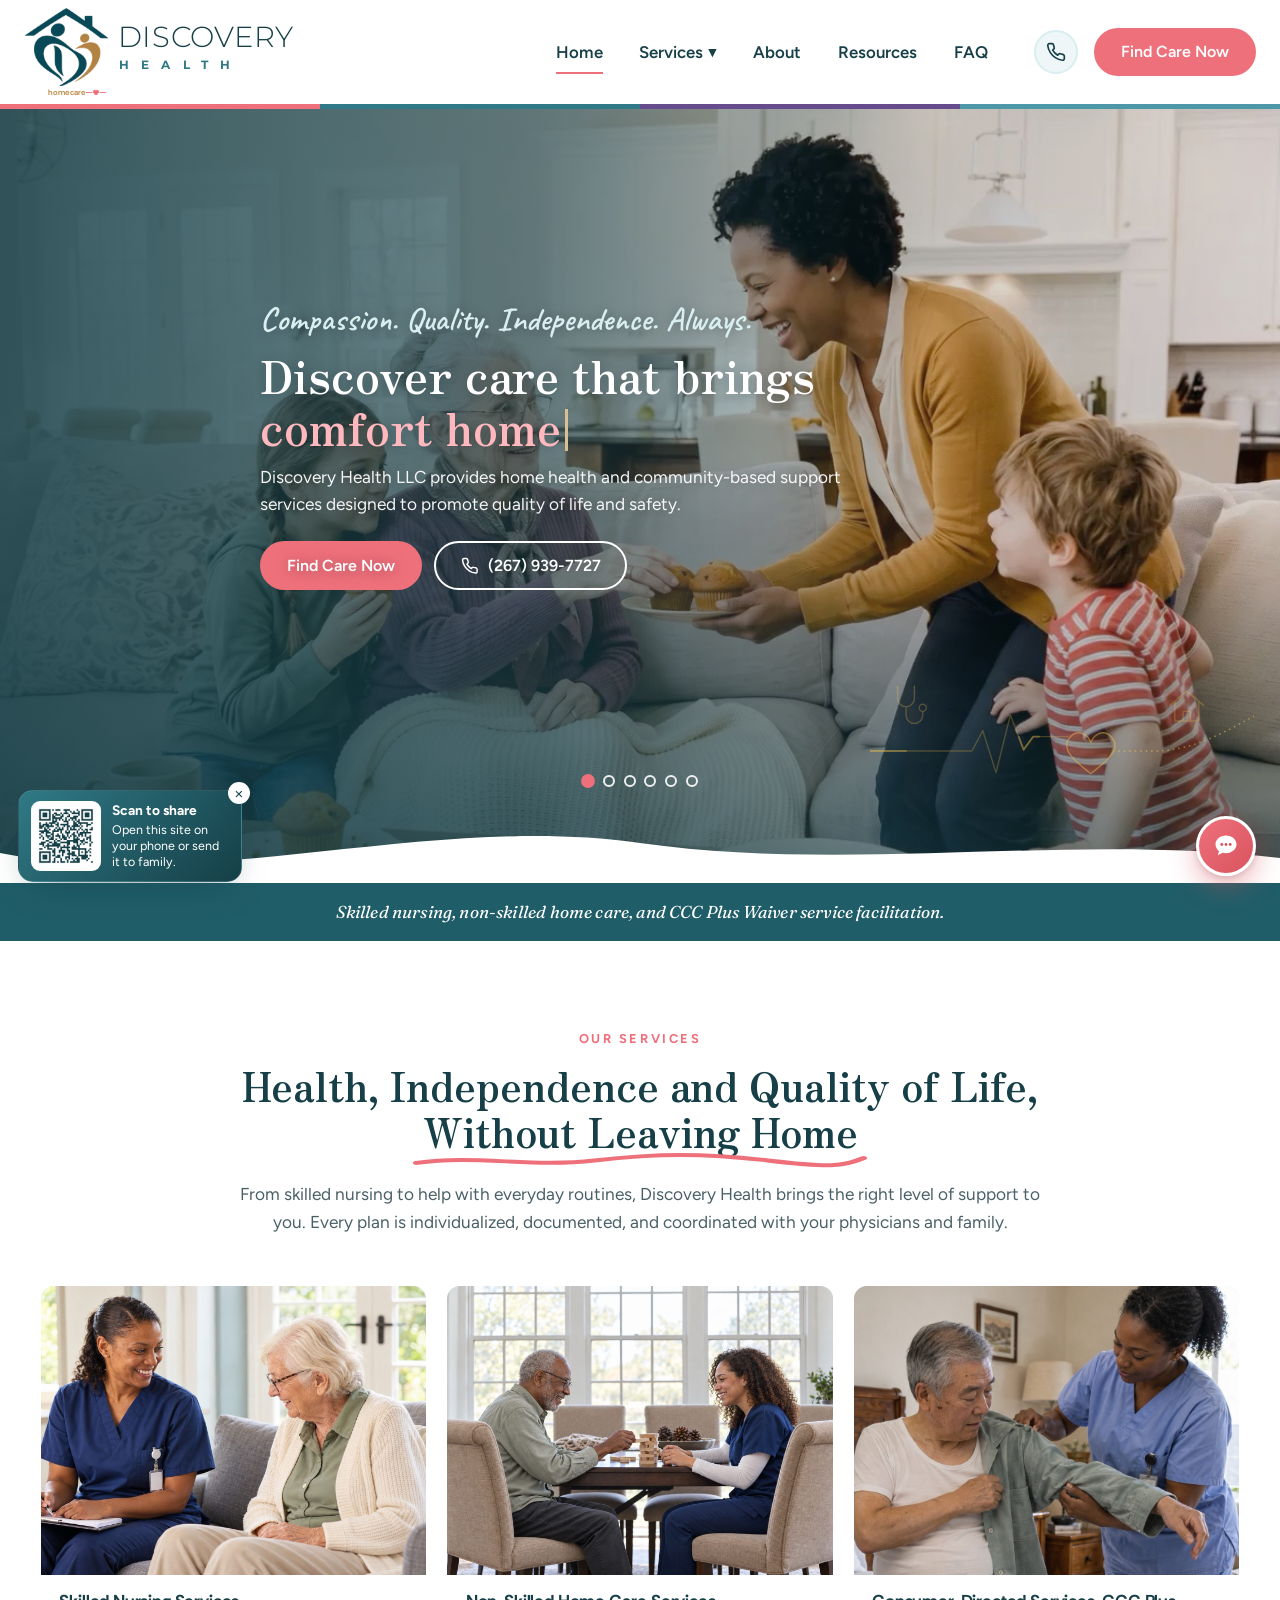
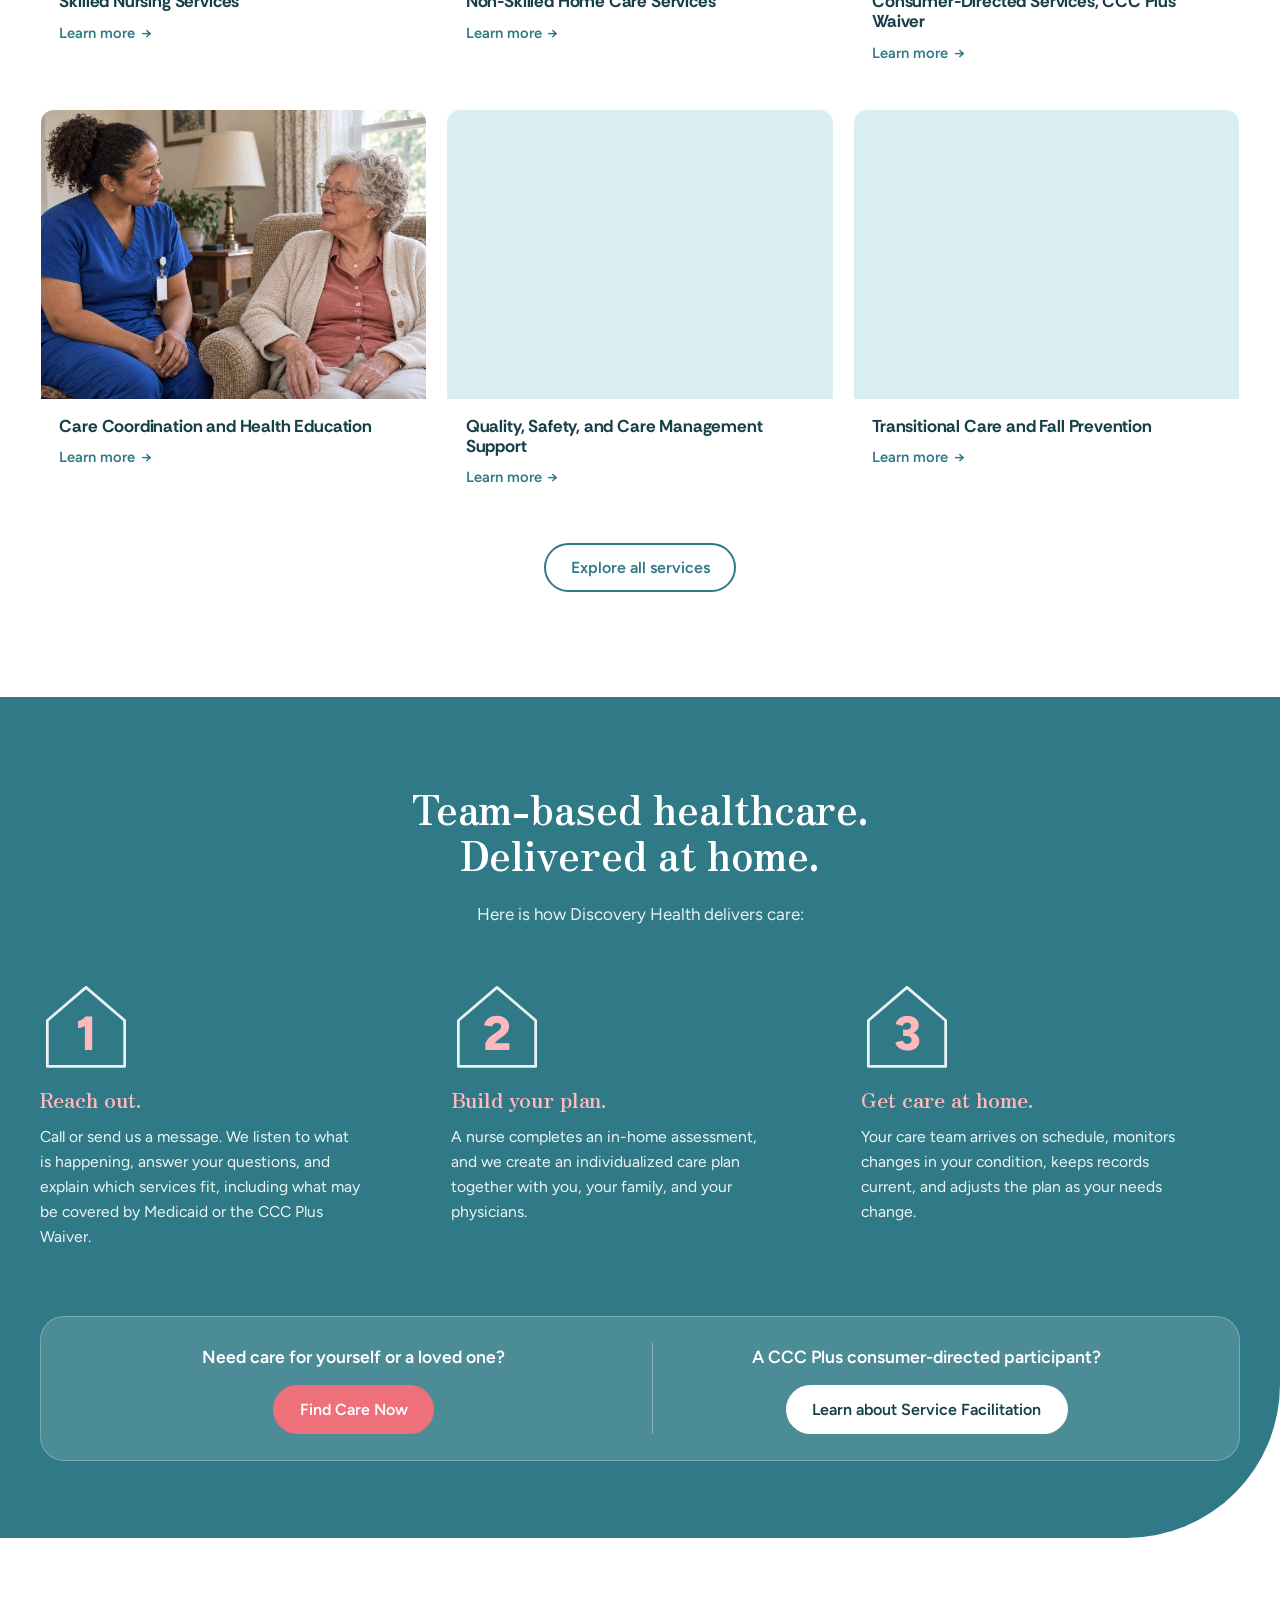
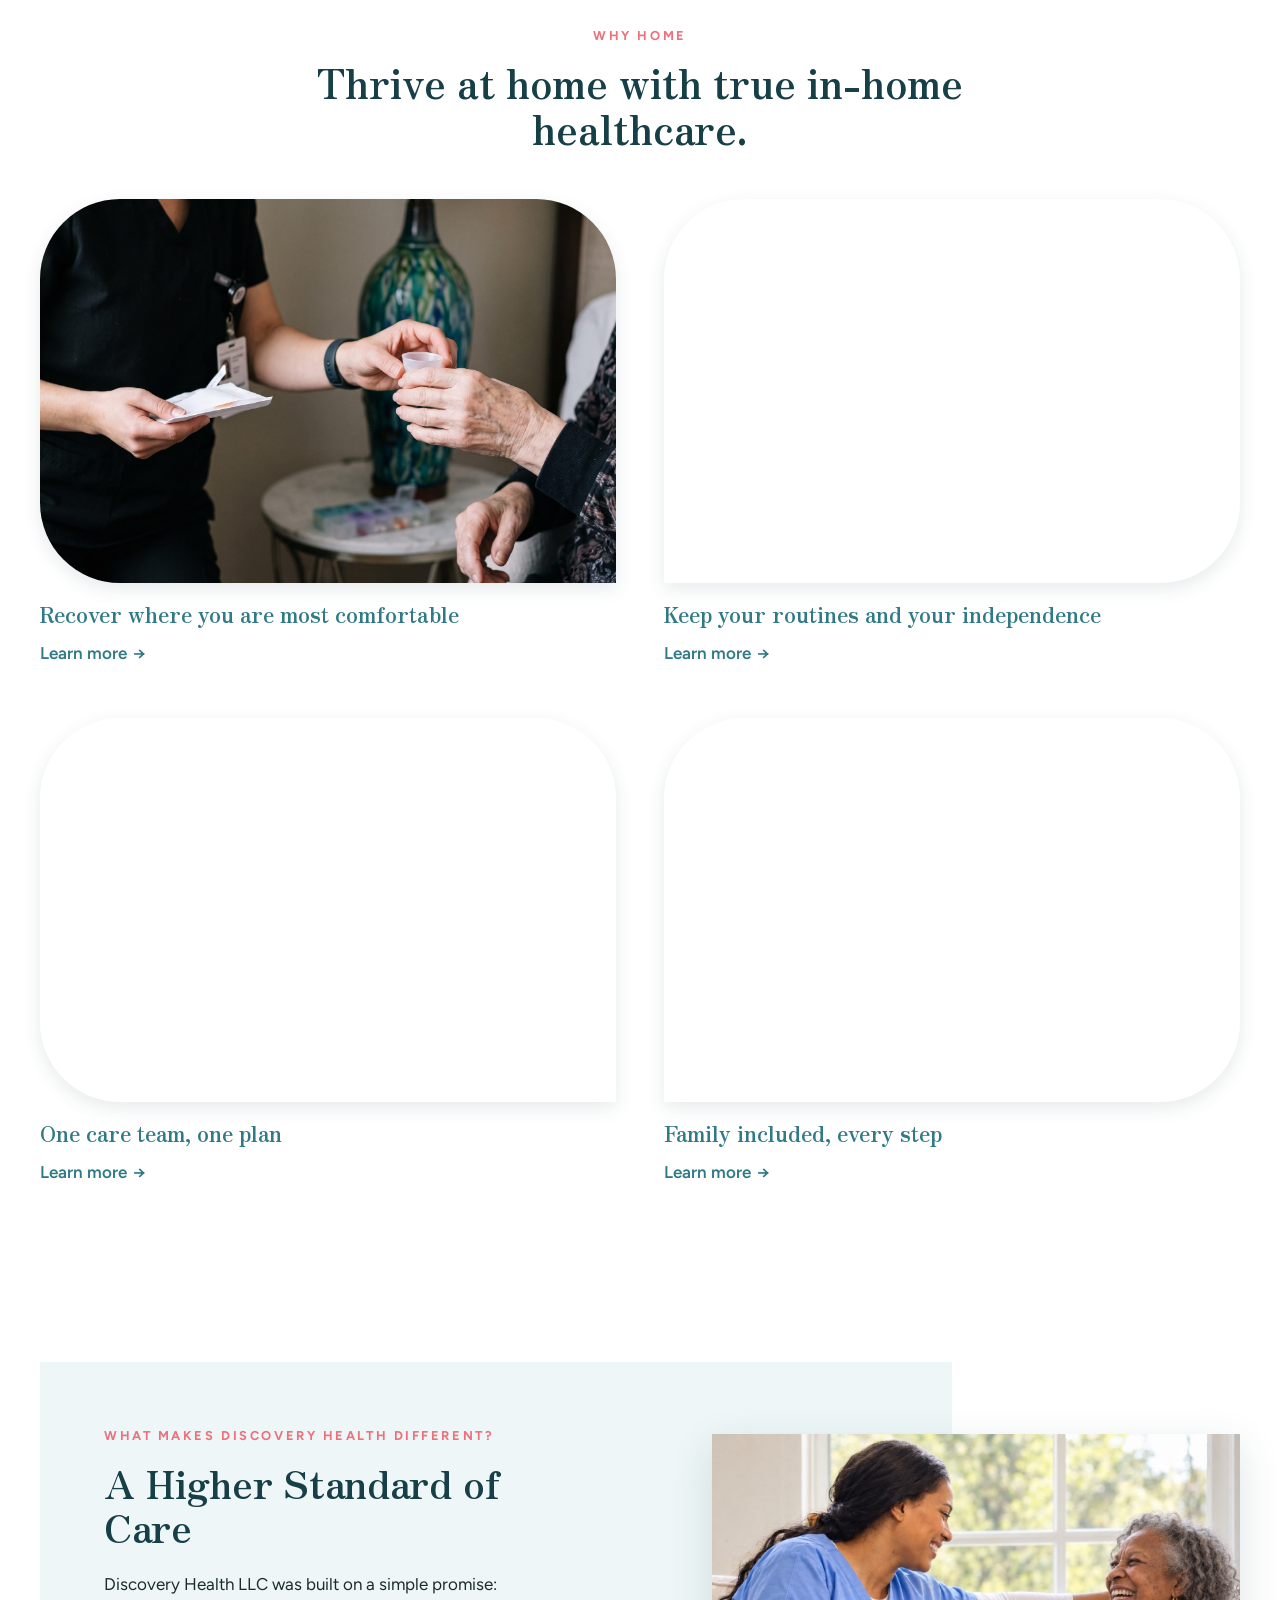
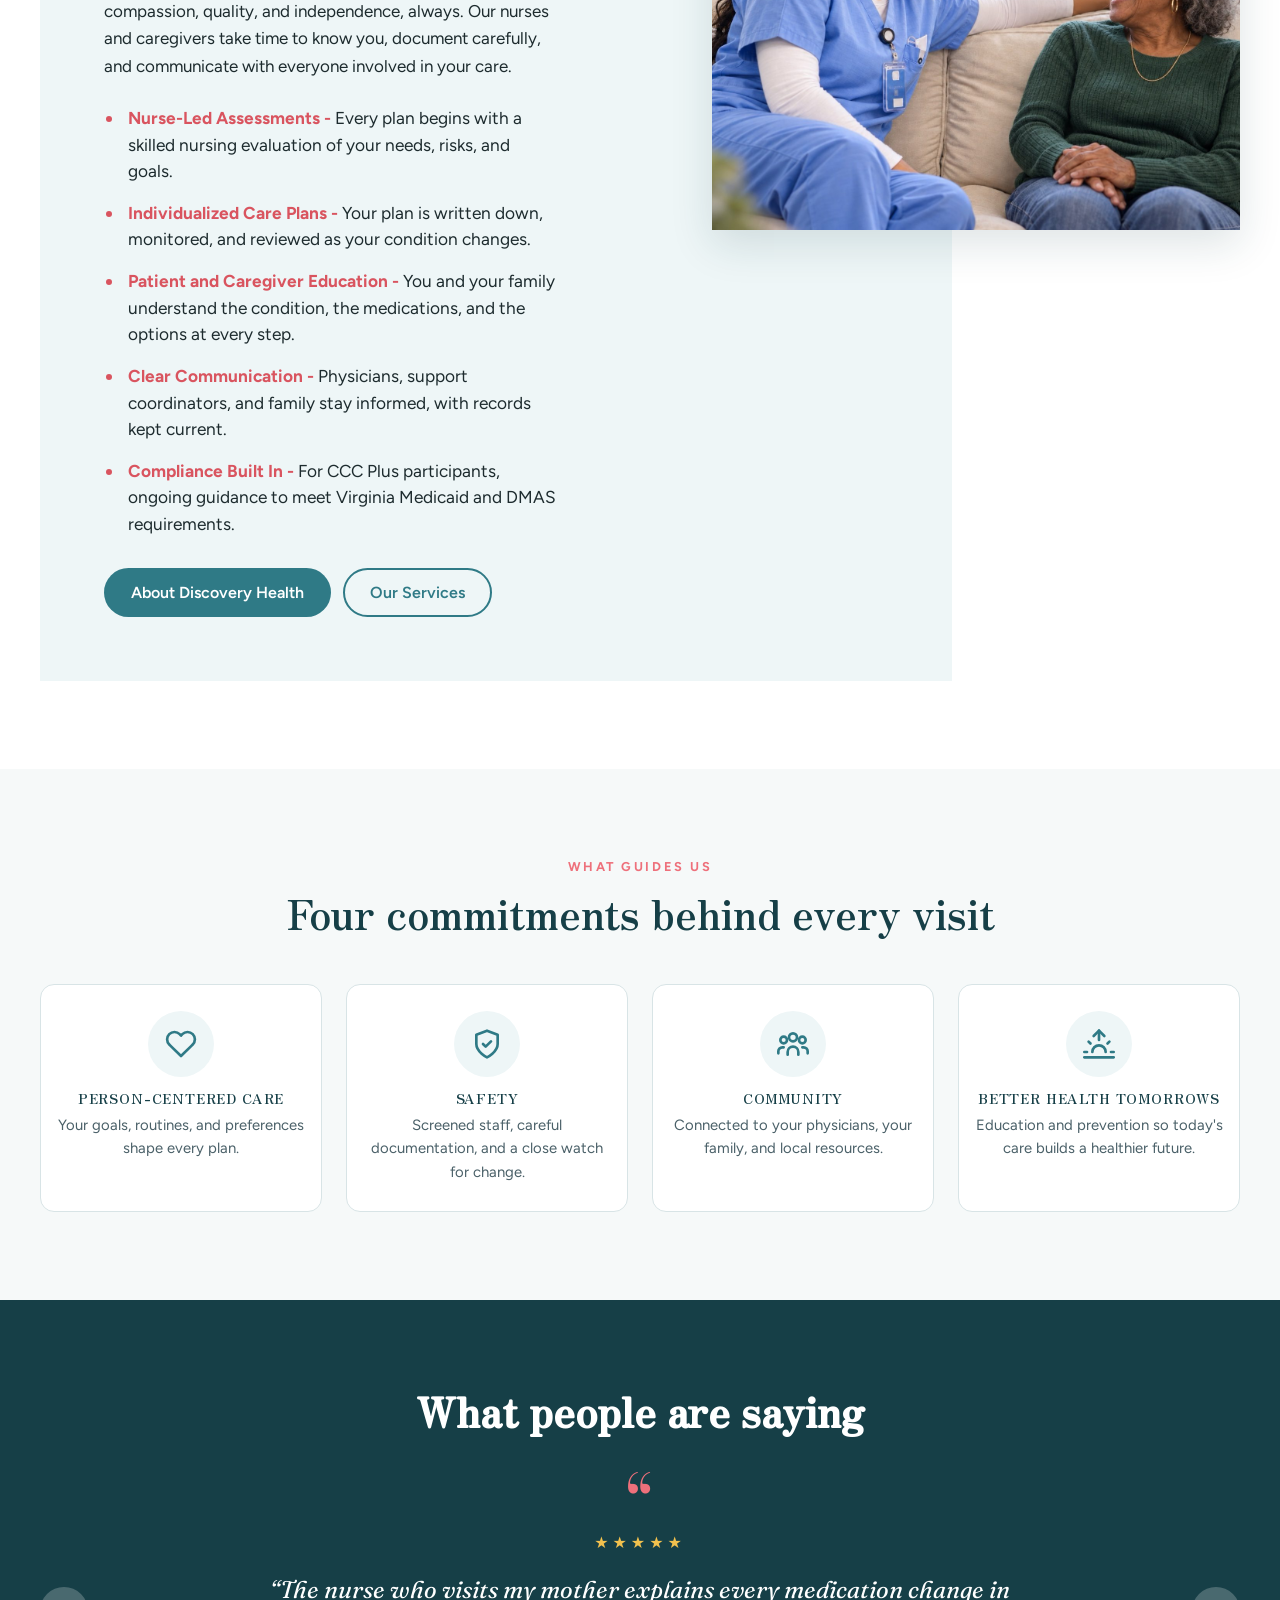
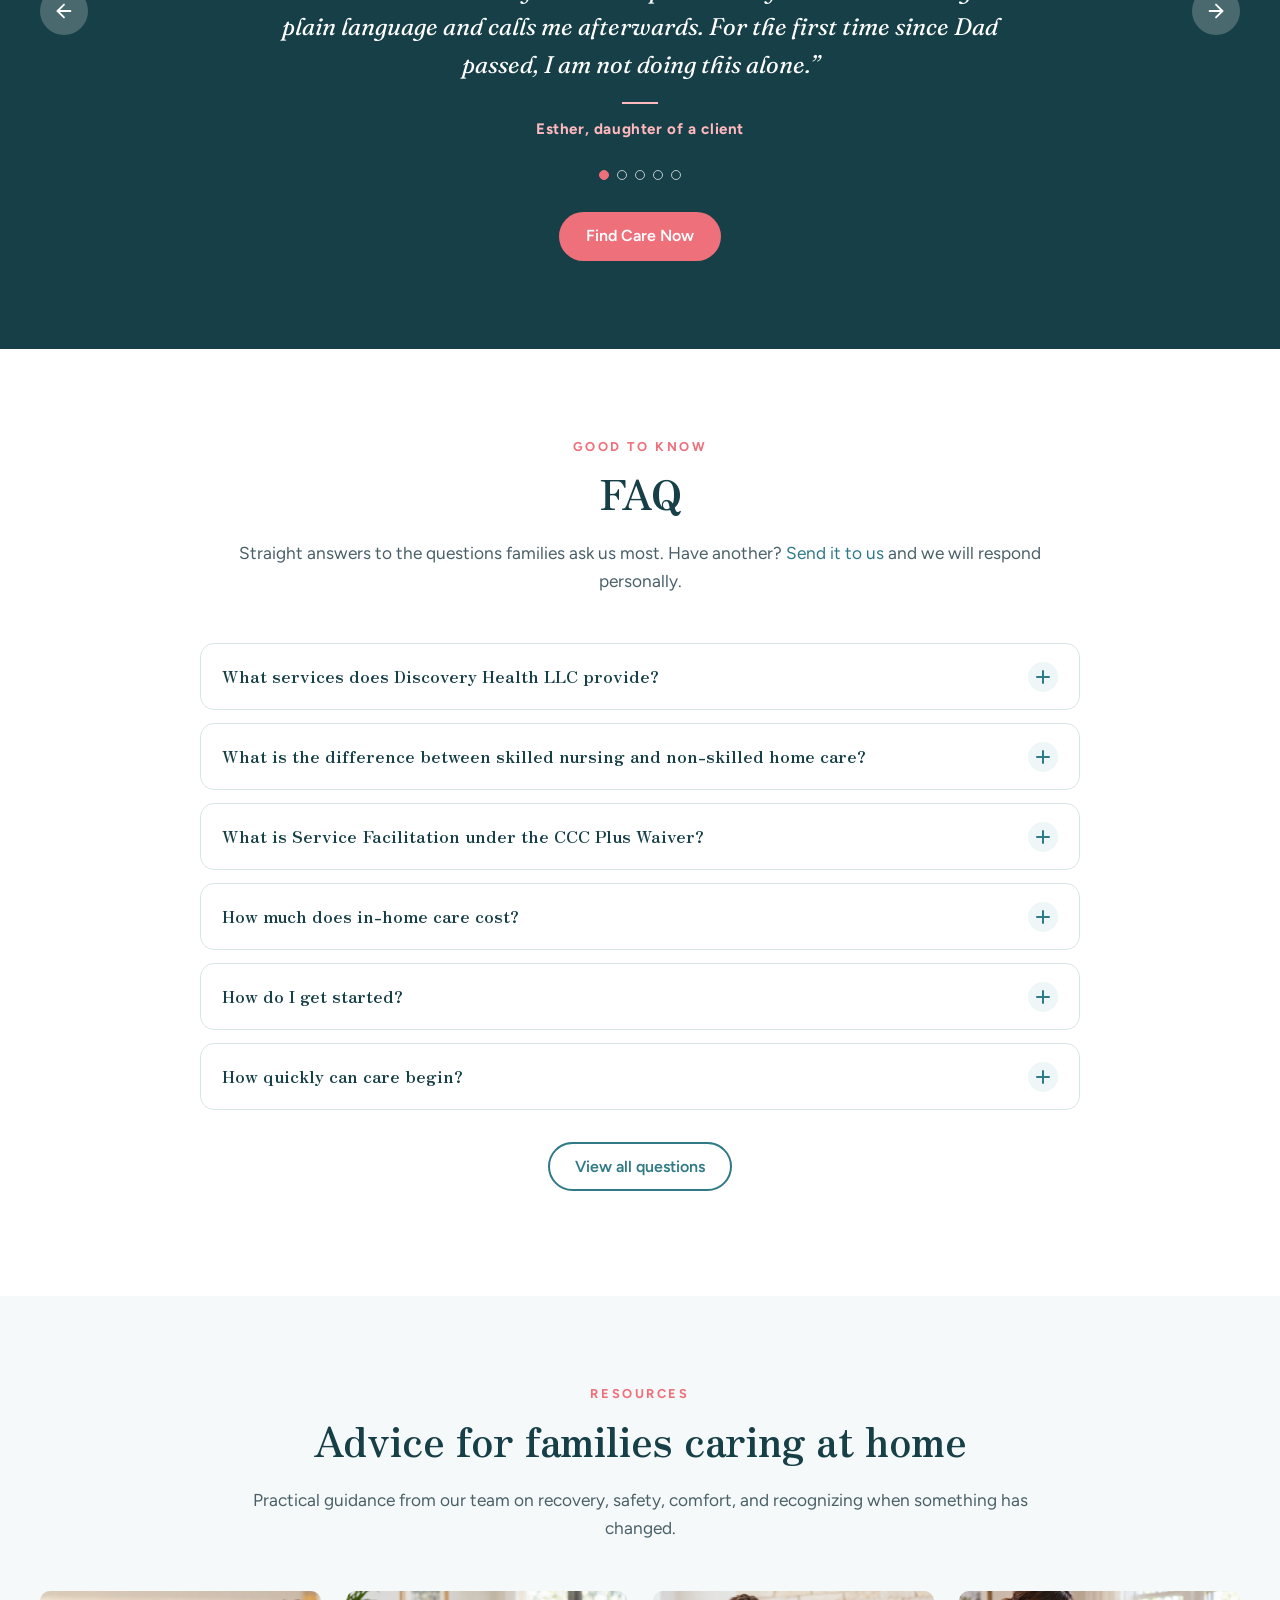
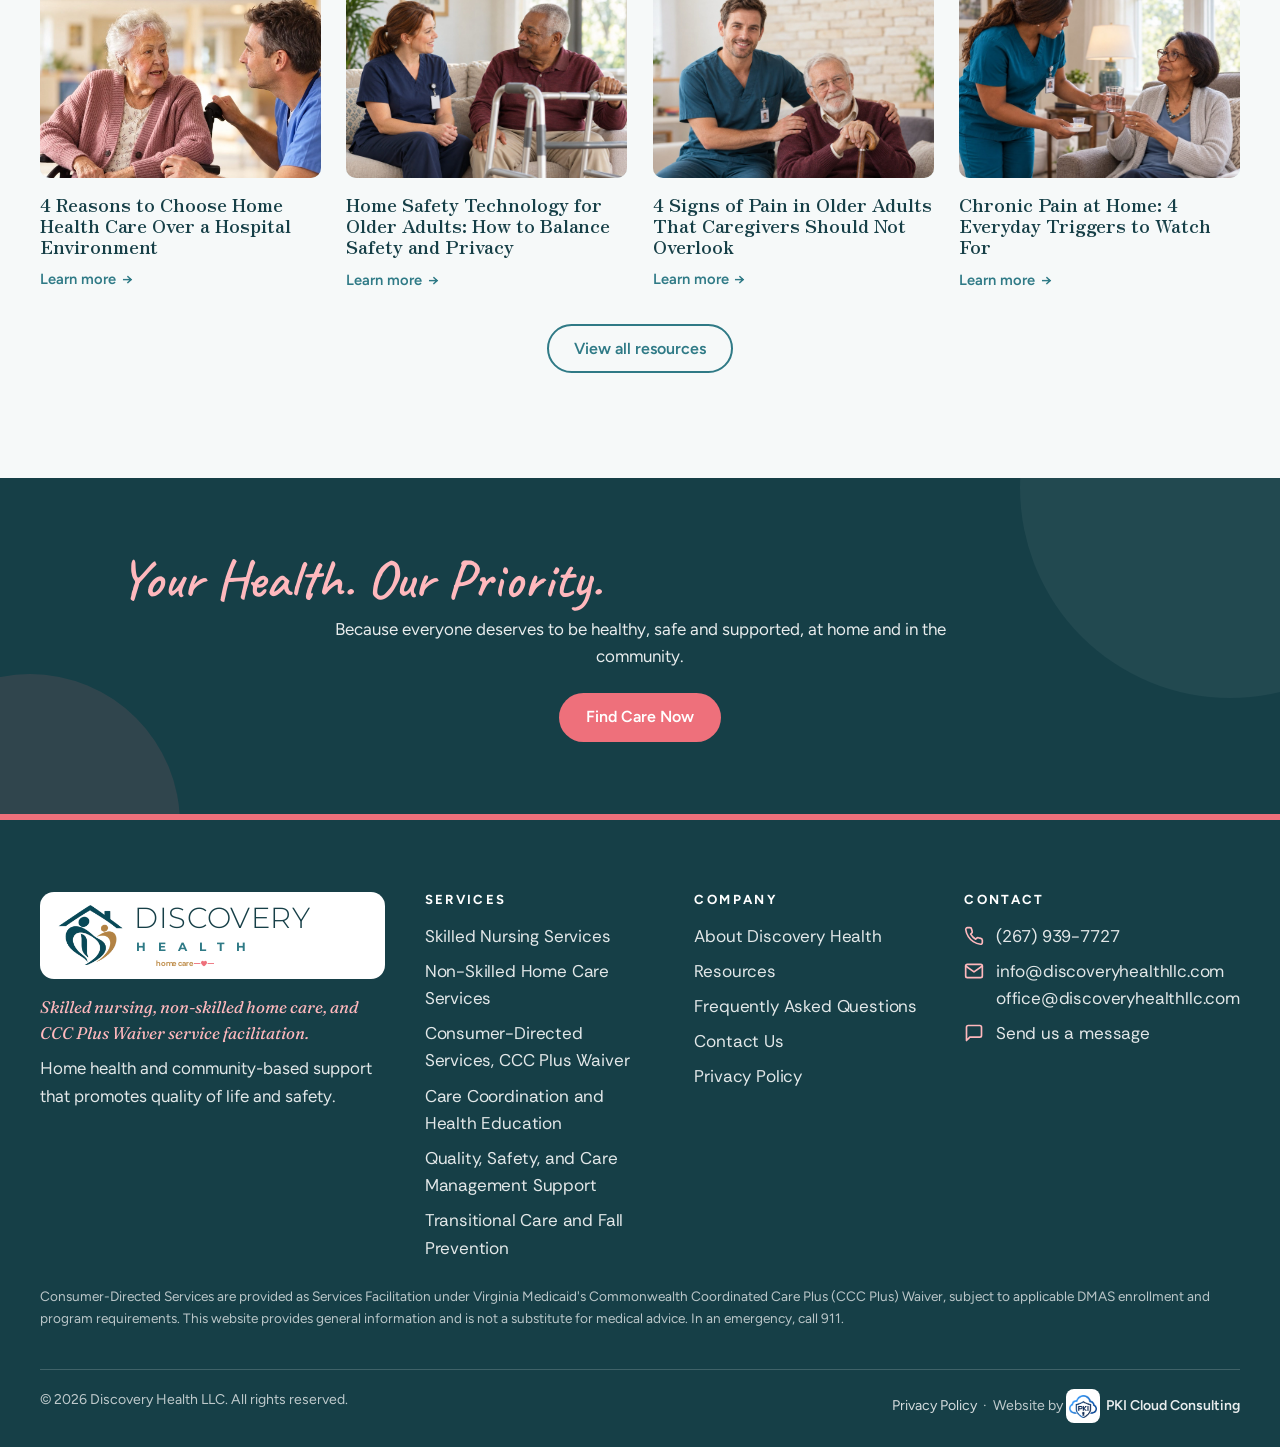
==== index.html @ 6c8783db "Phones: straight faint dotted line with stethoscope, pulse, heart and house The phone motif is now a" ====
<!DOCTYPE html>
<html lang="en">
<head>
<meta charset="utf-8">
<meta name="viewport" content="width=device-width, initial-scale=1, viewport-fit=cover">
<title>Discovery Health LLC | Home Health and Community-Based Care</title>
<meta name="description" content="Discovery Health LLC provides skilled nursing, non-skilled home care, CCC Plus Waiver service facilitation, care coordination and health education at home. Call (267) 939-7727.">
<link rel="canonical" href="https://www.discoveryhealthllc.com/">
<meta property="og:type" content="website">
<meta property="og:site_name" content="Discovery Health LLC">
<meta property="og:title" content="Discovery Health LLC | Home Health and Community-Based Care">
<meta property="og:description" content="Discovery Health LLC provides skilled nursing, non-skilled home care, CCC Plus Waiver service facilitation, care coordination and health education at home. Call (267) 939-7727.">
<meta property="og:url" content="https://www.discoveryhealthllc.com/">
<meta property="og:image" content="https://www.discoveryhealthllc.com/assets/img/og-share.jpeg">
<meta name="twitter:card" content="summary_large_image">
<meta name="theme-color" content="#2f7a86">
<link rel="icon" href="favicon.ico" sizes="any">
<link rel="icon" type="image/png" sizes="32x32" href="assets/img/favicon-32.png">
<link rel="icon" type="image/png" sizes="192x192" href="assets/img/favicon-192.png">
<link rel="apple-touch-icon" href="assets/img/apple-touch-icon.png">
<link rel="preconnect" href="https://fonts.googleapis.com"><link rel="preconnect" href="https://fonts.gstatic.com" crossorigin><link href="https://fonts.googleapis.com/css2?family=Figtree:wght@400;500;600;700;800&family=Caveat:wght@600&family=Fraunces:ital,opsz,wght@0,9..144,600;1,9..144,400;1,9..144,600&family=Rethink+Sans:wght@500;600;700&family=Nunito:wght@600;700;800;900&family=Nunito+Sans:opsz,wght@6..12,400;6..12,800&family=Syncopate:wght@700&family=Lexend+Exa:wght@700&family=Montserrat:wght@300;400;500;600;700&family=Crimson+Pro:wght@400;500;600&family=Zen+Antique+Soft&display=swap" rel="stylesheet">
<link rel="stylesheet" href="assets/css/dh.css?ver=dh-80">
<link rel="stylesheet" href="assets/chatbot/dh-chatbot.css?ver=dh-80">
<script type="application/ld+json">{
"@context": "https://schema.org",
"@type": "MedicalBusiness",
"name": "Discovery Health LLC",
"description": "Home health and community-based support services: skilled nursing, non-skilled home care, CCC Plus Waiver service facilitation, care coordination and health education.",
"url": "https://www.discoveryhealthllc.com/",
"logo": "https://www.discoveryhealthllc.com/assets/img/logo-stacked.png",
"image": "https://www.discoveryhealthllc.com/assets/img/og-share.jpeg",
"telephone": "+12679397727",
"email": "info@discoveryhealthllc.com",
"areaServed": {
"@type": "State",
"name": "Virginia"
},
"slogan": "Compassion. Quality. Independence. Always."
}</script>
</head>
<body data-page="home">
<a class="skip" href="#main">Skip to content</a>
<header class="site-header">
  <div class="container header-row">
    <a class="brand" href="" aria-label="Discovery Health LLC home"><img class="brand-mark" src="assets/img/logo-mark.png" alt="" width="240" height="220"><span class="brand-text brand-v4"><span class="brand-word2"><span class="brand-wm-text privia" aria-label="Discovery Health"><span class="w1" aria-hidden="true">Discovery</span><span class="w2" aria-hidden="true"><i>H</i><i>E</i><i>A</i><i>L</i><i>T</i><i>H</i></span></span></span><span class="brand-hc2"><svg class="brand-pulse brand-pulse-l" viewBox="0 0 40 16" aria-hidden="true"><path d="M0 9h12l3-6 4 11 4-8 2 3h15" fill="none" stroke="currentColor" stroke-width="1.8" stroke-linecap="round" stroke-linejoin="round"/></svg><span>home care</span><svg class="brand-pulse brand-pulse-r" viewBox="0 0 40 16" aria-hidden="true"><path d="M0 9h12" fill="none" stroke="currentColor" stroke-width="1.8" stroke-linecap="round"/><path d="M20 14.5s-6-3.6-6-7.6a3.1 3.1 0 0 1 6-1.2 3.1 3.1 0 0 1 6 1.2c0 4-6 7.6-6 7.6z" fill="currentColor"/><path d="M28 9h12" fill="none" stroke="currentColor" stroke-width="1.8" stroke-linecap="round"/></svg></span></span></a>
    <nav class="site-nav" aria-label="Primary">
      <a class="nav-link" data-nav="home" href="">Home</a><div class="nav-item"><a class="nav-link" data-nav="services" href="services/">Services <span class="nav-caret" aria-hidden="true">&#9660;</span></a><button class="nav-sub-toggle" type="button" aria-label="Show services" aria-expanded="false"></button><div class="nav-drop"><a class="all" href="services/">All services</a><a href="services/#skilled-nursing">Skilled Nursing Services</a><a href="services/#home-care">Non-Skilled Home Care Services</a><a href="services/#consumer-directed">Consumer-Directed Services, CCC Plus Waiver</a><a href="services/#care-coordination">Care Coordination and Health Education</a><a href="services/#quality-safety">Quality, Safety, and Care Management Support</a><a href="services/#transitional-care">Transitional Care and Fall Prevention</a></div></div><a class="nav-link" data-nav="about" href="about/">About</a><a class="nav-link" data-nav="resources" href="resources/">Resources</a><a class="nav-link" data-nav="faq" href="faq/">FAQ</a>
      <div class="header-ctas">
        <a class="btn btn-phone" href="contact/" aria-label="Contact us" title="Contact us" data-nav="contact"><svg viewBox="0 0 24 24" fill="none" stroke="currentColor" stroke-width="2" stroke-linecap="round" stroke-linejoin="round" aria-hidden="true"><path d="M22 16.9v3a2 2 0 0 1-2.2 2 19.8 19.8 0 0 1-8.6-3.1 19.5 19.5 0 0 1-6-6A19.8 19.8 0 0 1 2.1 4.2 2 2 0 0 1 4.1 2h3a2 2 0 0 1 2 1.7c.1.9.4 1.8.7 2.7a2 2 0 0 1-.5 2.1L8 9.8a16 16 0 0 0 6 6l1.3-1.3a2 2 0 0 1 2.1-.4c.9.3 1.8.6 2.7.7a2 2 0 0 1 1.7 2z"/></svg><span class="label">Contact us</span></a>
        <a class="btn btn-primary" href="contact/">Find Care Now</a>
      </div>
    </nav>
    <button class="nav-burger" type="button" aria-label="Open menu" aria-expanded="false"><span></span><span></span><span></span></button>
  </div>
</header>
<main id="main">
<!-- Hero: rotating photo and clip carousel -->
<section class="hero">
  <div class="hero-carousel" aria-roledescription="carousel" aria-label="Care at home">
    <div class="hero-car-frame">
      <figure class="hero-car-slide is-active" data-video="assets/video/hero-family-1.mp4" data-word="Comfort">
        <img src="assets/img/hero-family-1-poster.jpeg" alt="A caregiver shares a moment with an older woman and her grandchildren" style="object-position:55% center" decoding="async" fetchpriority="high">
      </figure>
      <figure class="hero-car-slide" data-word="Dignity">
        <img src="assets/img/care-hug-cane-1.jpeg" alt="A nurse embraces a smiling older woman holding her cane" style="object-position:55% 30%" loading="lazy" decoding="async">
      </figure>
      <figure class="hero-car-slide" data-word="Confidence">
        <img src="assets/img/care-pill-bottle-table-1.jpeg" alt="A nurse explains a prescription to an older woman at her kitchen table" style="object-position:60% center" loading="lazy" decoding="async">
      </figure>
      <figure class="hero-car-slide" data-word="Safety">
        <img src="assets/img/care-blood-pressure-1.jpeg" alt="A nurse checks blood pressure for an older woman at her dining table" style="object-position:center 35%" loading="lazy" decoding="async">
      </figure>
      <figure class="hero-car-slide" data-word="Peace of mind">
        <img src="assets/img/care-tablet-sofa-1.jpeg" alt="A nurse reviews a care plan on a tablet with an older woman on her sofa" style="object-position:60% 40%" loading="lazy" decoding="async">
      </figure>
      <figure class="hero-car-slide slide-wide" data-word="Independence">
        <img src="assets/img/care-nurse-garden-1.jpeg" alt="A nurse and an older woman smile together in a garden" style="object-position:70% center" loading="lazy" decoding="async">
      </figure>
    </div>
    <div class="hero-car-dots" role="group" aria-label="Choose a slide"></div>
  </div>
  <svg class="hero-pulse" viewBox="0 0 640 220" aria-hidden="true" fill="none" stroke="var(--yellow)" stroke-width="2.4" stroke-linecap="round" stroke-linejoin="round">
    <g class="hp-house" transform="translate(500 30)"><path d="M0 34 L28 10 L56 34"/><path d="M8 28 V60 H48 V28"/><path d="M22 60 V44 H34 V60"/></g>
    <g class="hp-steth" transform="translate(40 30)"><path d="M6 2 V22 a14 14 0 0 0 28 0 V2"/><path d="M20 36 V50 a14 14 0 0 0 28 0 V44"/><circle cx="48" cy="38" r="6"/></g>
    <path class="hp-ecg-base" d="M0 140 H170 l18 -34 l22 70 l24 -96 l22 58 l16 -22 H330"/>
    <path class="hp-ecg" d="M0 140 H170 l18 -34 l22 70 l24 -96 l22 58 l16 -22 H330"/>
    <path class="hp-heart" d="M330 140 c-8 -18 10 -36 26 -28 c6 3 10 8 12 14 c2 -6 6 -11 12 -14 c16 -8 34 10 26 28 c-6 14 -24 26 -38 38 c-14 -12 -32 -24 -38 -38 z"/>
    <path d="M406 140 H470 c60 0 100 -20 170 -58" stroke-dasharray="0.1 9" stroke-width="3"/>
  </svg>
<svg class="hero-pulse-m" viewBox="0 0 400 72" preserveAspectRatio="xMidYMid meet" aria-hidden="true" fill="none" stroke="var(--yellow)" stroke-width="2.2" stroke-linecap="round" stroke-linejoin="round">
    <path class="hpm-dots" d="M0 56 H120" stroke-dasharray="0.1 8" stroke-width="3"/>
    <g class="hpm-steth" transform="translate(30 12) scale(0.55)"><path d="M6 2 V22 a14 14 0 0 0 28 0 V2"/><path d="M20 36 V50 a14 14 0 0 0 28 0 V44"/><circle cx="48" cy="38" r="6"/></g>
    <path class="hpm-line" d="M120 56 H150 l7 -14 l9 26 l10 -36 l9 22 l6 -8 H232"/>
    <path class="hpm-heart" d="M236 52 c-4 -9 5 -18 13 -14 c3 1.5 5 4 6 7 c1 -3 3 -5.5 6 -7 c8 -4 17 5 13 14 c-3 7 -12 13 -19 19 c-7 -6 -16 -12 -19 -19 z" transform="translate(0 -14)"/>
    <path class="hpm-dots" d="M282 56 H400" stroke-dasharray="0.1 8" stroke-width="3"/>
    <g class="hpm-house" transform="translate(318 10) scale(0.6)"><path d="M0 34 L28 10 L56 34"/><path d="M8 28 V60 H48 V28"/><path d="M22 60 V44 H34 V60"/></g>
  </svg>
  <div class="container hero-content">
    <p class="hero-slogan rise" style="--d:.05s">Compassion. Quality. Independence. Always.</p>
    <h1 class="hero-title rise" style="--d:.15s"><span class="hl-a">Discover care that brings</span> <span class="hl-b"><span class="hero-word" aria-live="polite">comfort home</span><span class="hero-caret" aria-hidden="true"></span></span></h1>
    <p class="hero-lede rise" style="--d:.3s"><span class="lede-phone">Discovery Health LLC provides home health and community-based support services designed to promote quality of life and safety.</span><span class="lede-short2">Discovery Health LLC helps the people you love stay safe, well, and independent in the home they know best.</span></p>
    <div class="hero-ctas rise" style="--d:.45s">
      <a class="btn btn-primary" href="contact/">Find Care Now</a>
      <a class="btn btn-ghost" href="tel:+12679397727"><svg viewBox="0 0 24 24" fill="none" stroke="currentColor" stroke-width="2" stroke-linecap="round" stroke-linejoin="round" aria-hidden="true"><path d="M22 16.9v3a2 2 0 0 1-2.2 2 19.8 19.8 0 0 1-8.6-3.1 19.5 19.5 0 0 1-6-6A19.8 19.8 0 0 1 2.1 4.2 2 2 0 0 1 4.1 2h3a2 2 0 0 1 2 1.7c.1.9.4 1.8.7 2.7a2 2 0 0 1-.5 2.1L8 9.8a16 16 0 0 0 6 6l1.3-1.3a2 2 0 0 1 2.1-.4c.9.3 1.8.6 2.7.7a2 2 0 0 1 1.7 2z"/></svg> (267) 939-7727</a>
    </div>
  </div>
  <svg class="hero-wave" viewBox="0 0 1440 70" preserveAspectRatio="none" aria-hidden="true"><path d="M0 40 C 240 80, 480 0, 720 30 C 960 60, 1200 20, 1440 45 L1440 70 L0 70 Z" fill="#ffffff"/></svg>
</section>

<div class="ribbon ribbon-note">Skilled nursing, non-skilled home care, and CCC Plus Waiver service facilitation.</div>

<!-- Services -->
<section class="section" id="services">
  <div class="container">
    <div class="section-head reveal">
      <span class="eyebrow">Our Services</span>
      <h2>Health, Independence and Quality of Life, <span class="u">Without Leaving Home</span></h2>
      <p class="phone-hide">From skilled nursing to help with everyday routines, Discovery Health brings the right level of support to you. <span class="phone-hide">Every plan is individualized, documented, and coordinated with your physicians and family.</span></p>
    </div>
    <div class="svc-grid">
      <article class="svc-card reveal">
  <a class="svc-photo" href="services/#skilled-nursing" tabindex="-1" aria-hidden="true"><img src="assets/img/care-clipboard-sofa-1.jpeg" alt="" style="object-position:center 22%" loading="lazy" decoding="async"></a>
  <div class="svc-icon bg-teal"><svg viewBox="0 0 24 24" fill="none" stroke="currentColor" stroke-width="2" stroke-linecap="round" stroke-linejoin="round" aria-hidden="true"><path d="M4.8 2.3A.3.3 0 1 0 5 2H4a2 2 0 0 0-2 2v5a6 6 0 0 0 6 6 6 6 0 0 0 6-6V4a2 2 0 0 0-2-2h-1a.2.2 0 1 0 .3.3"/><path d="M8 15v1a6 6 0 0 0 6 6 6 6 0 0 0 6-6v-4"/><circle cx="20" cy="10" r="2"/></svg></div>
  <div class="svc-body">
    <h3><a class="svc-title" href="services/#skilled-nursing">Skilled Nursing Services</a></h3>
    <p>Nursing assessments, medication management, wound care, and post-hospital support from licensed nurses.</p>
    <a class="link-more" href="services/#skilled-nursing">Learn more</a>
  </div>
</article><article class="svc-card reveal">
  <a class="svc-photo" href="services/#home-care" tabindex="-1" aria-hidden="true"><img src="assets/img/care-jenga-table-1.jpeg" alt="" style="object-position:center 55%" loading="lazy" decoding="async"></a>
  <div class="svc-icon bg-coral"><svg viewBox="0 0 24 24" fill="none" stroke="currentColor" stroke-width="2" stroke-linecap="round" stroke-linejoin="round" aria-hidden="true"><path d="M3 10.5 12 3l9 7.5V20a1 1 0 0 1-1 1H4a1 1 0 0 1-1-1z"/><path d="M12 17.5s-3.5-2.2-3.5-4.6a1.8 1.8 0 0 1 3.5-.6 1.8 1.8 0 0 1 3.5.6c0 2.4-3.5 4.6-3.5 4.6z"/></svg></div>
  <div class="svc-body">
    <h3><a class="svc-title" href="services/#home-care">Non-Skilled Home Care Services</a></h3>
    <p>Hands-on help with bathing, dressing, meals, mobility, light housekeeping, and companionship.</p>
    <a class="link-more" href="services/#home-care">Learn more</a>
  </div>
</article><article class="svc-card reveal">
  <a class="svc-photo" href="services/#consumer-directed" tabindex="-1" aria-hidden="true"><img src="assets/img/care-dressing-help-1.jpeg" alt="" style="object-position:center 25%" loading="lazy" decoding="async"></a>
  <div class="svc-icon bg-purple"><svg viewBox="0 0 24 24" fill="none" stroke="currentColor" stroke-width="2" stroke-linecap="round" stroke-linejoin="round" aria-hidden="true"><path d="M17 21v-2a4 4 0 0 0-4-4H5a4 4 0 0 0-4 4v2"/><circle cx="9" cy="7" r="4"/><path d="M23 21v-2a4 4 0 0 0-3-3.9"/><path d="M16 3.1a4 4 0 0 1 0 7.8"/></svg></div>
  <div class="svc-body">
    <h3><a class="svc-title" href="services/#consumer-directed">Consumer-Directed Services, CCC Plus Waiver</a></h3>
    <p>Service Facilitation for eligible CCC Plus consumer-directed participants, subject to current Virginia DMAS requirements and program availability.</p>
    <a class="link-more" href="services/#consumer-directed">Learn more</a>
  </div>
</article><article class="svc-card reveal">
  <a class="svc-photo" href="services/#care-coordination" tabindex="-1" aria-hidden="true"><img src="assets/img/care-armchair-talk-1.jpeg" alt="" style="object-position:center 30%" loading="lazy" decoding="async"></a>
  <div class="svc-icon bg-teal-light"><svg viewBox="0 0 24 24" fill="none" stroke="currentColor" stroke-width="2" stroke-linecap="round" stroke-linejoin="round" aria-hidden="true"><rect x="8" y="2" width="8" height="4" rx="1"/><path d="M16 4h2a2 2 0 0 1 2 2v14a2 2 0 0 1-2 2H6a2 2 0 0 1-2-2V6a2 2 0 0 1 2-2h2"/><path d="m9 14 2 2 4-4"/></svg></div>
  <div class="svc-body">
    <h3><a class="svc-title" href="services/#care-coordination">Care Coordination and Health Education</a></h3>
    <p>One point of contact between you, your family, and your healthcare providers, with education that builds confidence.</p>
    <a class="link-more" href="services/#care-coordination">Learn more</a>
  </div>
</article><article class="svc-card reveal">
  <a class="svc-photo" href="services/#quality-safety" tabindex="-1" aria-hidden="true"><img src="assets/img/care-careplan-hug-1.jpeg" alt="" style="object-position:center 35%" loading="lazy" decoding="async"></a>
  <div class="svc-icon bg-teal-dark"><svg viewBox="0 0 24 24" fill="none" stroke="currentColor" stroke-width="2" stroke-linecap="round" stroke-linejoin="round" aria-hidden="true"><path d="M12 22s8-4 8-10V5l-8-3-8 3v7c0 6 8 10 8 10z"/><path d="m9 12 2 2 4-4"/></svg></div>
  <div class="svc-body">
    <h3><a class="svc-title" href="services/#quality-safety">Quality, Safety, and Care Management Support</a></h3>
    <p>Individualized care plans, ongoing monitoring, and careful documentation to support continuity of care.</p>
    <a class="link-more" href="services/#quality-safety">Learn more</a>
  </div>
</article><article class="svc-card reveal">
  <a class="svc-photo" href="services/#transitional-care" tabindex="-1" aria-hidden="true"><img src="assets/img/care-stairs-1.jpeg" alt="" style="object-position:center 28%" loading="lazy" decoding="async"></a>
  <div class="svc-icon bg-yellow"><svg viewBox="0 0 24 24" fill="none" stroke="currentColor" stroke-width="2" stroke-linecap="round" stroke-linejoin="round" aria-hidden="true"><path d="M22 12h-4l-3 9L9 3l-3 9H2"/></svg></div>
  <div class="svc-body">
    <h3><a class="svc-title" href="services/#transitional-care">Transitional Care and Fall Prevention</a></h3>
    <p>Safe hospital-to-home transitions, home safety checks, and support with mobility and stairs to help prevent falls.</p>
    <a class="link-more" href="services/#transitional-care">Learn more</a>
  </div>
</article>
    </div>
    <p class="text-center mt-2 reveal"><a class="btn btn-outline" href="services/">Explore all services</a></p>
  </div>
</section>

<!-- Steps -->
<section class="steps">
  <div class="container">
    <h2 class="reveal">Team-based healthcare.<br>Delivered at home.</h2>
    <p class="lead reveal">Here is how Discovery Health delivers care:</p>
    <div class="steps-grid">
      <div class="step reveal">
        <div class="step-house"><svg viewBox="0 0 100 100" aria-hidden="true"><path d="M50 8 L92 44 L92 94 L8 94 L8 44 Z" fill="none" stroke="rgba(255,255,255,.9)" stroke-width="3" stroke-linejoin="round"/></svg><span class="num">1</span></div>
        <h3>Reach out.</h3>
        <p>Call or send us a message. We listen to what is happening, answer your questions, and explain which services fit, including what may be covered by Medicaid or the CCC Plus Waiver.</p>
      </div>
      <div class="step reveal">
        <div class="step-house"><svg viewBox="0 0 100 100" aria-hidden="true"><path d="M50 8 L92 44 L92 94 L8 94 L8 44 Z" fill="none" stroke="rgba(255,255,255,.9)" stroke-width="3" stroke-linejoin="round"/></svg><span class="num">2</span></div>
        <h3>Build your plan.</h3>
        <p>A nurse completes an in-home assessment, and we create an individualized care plan together with you, your family, and your physicians.</p>
      </div>
      <div class="step reveal">
        <div class="step-house"><svg viewBox="0 0 100 100" aria-hidden="true"><path d="M50 8 L92 44 L92 94 L8 94 L8 44 Z" fill="none" stroke="rgba(255,255,255,.9)" stroke-width="3" stroke-linejoin="round"/></svg><span class="num">3</span></div>
        <h3>Get care at home.</h3>
        <p>Your care team arrives on schedule, monitors changes in your condition, keeps records current, and adjusts the plan as your needs change.</p>
      </div>
    </div>
    <div class="steps-options reveal">
      <div><p>Need care for yourself or a loved one?</p><a class="btn btn-primary" href="contact/">Find Care Now</a></div>
      <div><p>A CCC Plus consumer-directed participant?</p><a class="btn btn-white" href="services/#consumer-directed">Learn about Service Facilitation</a></div>
    </div>
  </div>
</section>

<!-- Thrive at home -->
<section class="section">
  <div class="container">
    <div class="section-head reveal">
      <span class="eyebrow">Why Home</span>
      <h2>Thrive at home with true in-home healthcare.</h2>
      <p class="hide-phone">Home is where recovery is more comfortable, routines stay familiar, and family stays close. Our team brings clinical skill and everyday support to the place you know best.</p>
    </div>
    <div class="thrive-grid">
      <div class="thrive-item reveal">
  <div class="shape"><img src="assets/img/care-medication-cup-1.jpeg" alt="" style="object-position:center 45%" loading="lazy" decoding="async"></div>
  <h3>Recover where you are most comfortable</h3><p>Post-hospital and post-surgical care, wound care, and vital sign monitoring happen in your own space, so you can rest and heal without the noise and schedules of a facility.</p>
  <a class="link-more" href="resources/4-reasons-to-choose-home-health-care/">Learn more</a>
</div><div class="thrive-item reveal">
  <div class="shape"><img src="assets/img/care-companionship-muffin-1.jpeg" alt="" style="object-position:center 40%" loading="lazy" decoding="async"></div>
  <h3>Keep your routines and your independence</h3><p>Help with daily living should support your life, not take it over. We assist with what you need and encourage what you can still do, from meals and mobility to the small rituals that make a day yours.</p>
  <a class="link-more" href="services/#home-care">Learn more</a>
</div><div class="thrive-item reveal">
  <div class="shape"><img src="assets/img/care-door-arrival-1.jpeg" alt="" style="object-position:center 35%" loading="lazy" decoding="async"></div>
  <h3>One care team, one plan</h3><p>We coordinate with your physicians, pharmacists, and support coordinator so instructions are clear, medications are managed, and nothing falls through the cracks between appointments.</p>
  <a class="link-more" href="services/#care-coordination">Learn more</a>
</div><div class="thrive-item reveal">
  <div class="shape"><img src="assets/img/care-bedside-family-1.jpeg" alt="" style="object-position:center 30%" loading="lazy" decoding="async"></div>
  <h3>Family included, every step</h3><p>Caregivers and family members receive education on preventing complications, fall prevention, and home safety, so everyone around you feels confident and supported.</p>
  <a class="link-more" href="services/#transitional-care">Learn more</a>
</div>
    </div>
  </div>
</section>

<!-- Different: pale panel with the photo breaking out to the right -->
<section class="section">
  <div class="container">
    <div class="expect reveal">
      <div class="expect-panel">
        <div class="inner">
          <span class="eyebrow">What makes Discovery Health different?</span>
          <h2>A Higher Standard of Care</h2>
          <p>Discovery Health LLC was built on a simple promise: compassion, quality, and independence, always. Our nurses and caregivers take time to know you, document carefully, and communicate with everyone involved in your care.</p>
          <ul class="facts">
            <li><strong>Nurse-Led Assessments -</strong> Every plan begins with a skilled nursing evaluation of your needs, risks, and goals.</li>
            <li><strong>Individualized Care Plans -</strong> Your plan is written down, monitored, and reviewed as your condition changes.</li>
            <li><strong>Patient and Caregiver Education -</strong> You and your family understand the condition, the medications, and the options at every step.</li>
            <li><strong>Clear Communication -</strong> Physicians, support coordinators, and family stay informed, with records kept current.</li>
            <li><strong>Compliance Built In -</strong> For CCC Plus participants, ongoing guidance to meet Virginia Medicaid and DMAS requirements.</li>
          </ul>
          <div class="btn-row">
            <a class="btn btn-teal" href="about/">About Discovery Health</a>
            <a class="btn btn-outline" href="services/">Our Services</a>
          </div>
        </div>
      </div>
      <div class="expect-photo"><img src="assets/img/care-laughing-sofa-2.jpeg" alt="A nurse and an older woman in a garden" style="object-position:center 35%" loading="lazy" decoding="async"></div>
    </div>
  </div>
</section>

<!-- Pillars -->
<section class="section section-sand">
  <div class="container">
    <div class="section-head reveal">
      <span class="eyebrow">What guides us</span>
      <h2>Four commitments behind every visit</h2>
    </div>
    <div class="pillars"><div class="pillar reveal"><div class="ic"><svg viewBox="0 0 24 24" fill="none" stroke="currentColor" stroke-width="2" stroke-linecap="round" stroke-linejoin="round" aria-hidden="true"><path d="M20.8 4.6a5.5 5.5 0 0 0-7.8 0L12 5.7l-1-1.1a5.5 5.5 0 0 0-7.8 7.8l1 1L12 21l7.8-7.6 1-1a5.5 5.5 0 0 0 0-7.8z"/></svg></div><h3>Person-Centered Care</h3><p>Your goals, routines, and preferences shape every plan.</p></div><div class="pillar reveal"><div class="ic"><svg viewBox="0 0 24 24" fill="none" stroke="currentColor" stroke-width="2" stroke-linecap="round" stroke-linejoin="round" aria-hidden="true"><path d="M12 22s8-4 8-10V5l-8-3-8 3v7c0 6 8 10 8 10z"/><path d="m9 12 2 2 4-4"/></svg></div><h3>Safety</h3><p>Screened staff, careful documentation, and a close watch for change.</p></div><div class="pillar reveal"><div class="ic"><svg viewBox="0 0 24 24" fill="none" stroke="currentColor" stroke-width="2" stroke-linecap="round" stroke-linejoin="round" aria-hidden="true"><circle cx="12" cy="7" r="3"/><circle cx="5" cy="9" r="2.5"/><circle cx="19" cy="9" r="2.5"/><path d="M8 20v-2a4 4 0 0 1 8 0v2"/><path d="M1 19v-1.5A3 3 0 0 1 4 14.5h1"/><path d="M23 19v-1.5a3 3 0 0 0-3-3h-1"/></svg></div><h3>Community</h3><p>Connected to your physicians, your family, and local resources.</p></div><div class="pillar reveal"><div class="ic"><svg viewBox="0 0 24 24" fill="none" stroke="currentColor" stroke-width="2" stroke-linecap="round" stroke-linejoin="round" aria-hidden="true"><path d="M17 18a5 5 0 0 0-10 0"/><line x1="12" y1="2" x2="12" y2="9"/><line x1="4.2" y1="10.2" x2="5.6" y2="11.6"/><line x1="1" y1="18" x2="3" y2="18"/><line x1="21" y1="18" x2="23" y2="18"/><line x1="18.4" y1="11.6" x2="19.8" y2="10.2"/><line x1="23" y1="22" x2="1" y2="22"/><polyline points="8 6 12 2 16 6"/></svg></div><h3>Better Health Tomorrows</h3><p>Education and prevention so today's care builds a healthier future.</p></div></div>
  </div>
</section>

<!-- Reviews. PLACEHOLDER quotes written for layout only: replace with real, permissioned client reviews before launch. -->
<section class="reviews" aria-label="What people are saying">
  <div class="container">
    <h2>What people are saying</h2>
    <div class="rev-wrap">
      <div class="rev-stage"><div class="rev-track"><figure class="rev-item is-active"><span class="rev-mark" aria-hidden="true">&ldquo;</span><span class="rev-stars" aria-label="5 out of 5 stars">&#9733;&#9733;&#9733;&#9733;&#9733;</span><blockquote class="rev-quote">The nurse who visits my mother explains every medication change in plain language and calls me afterwards. For the first time since Dad passed, I am not doing this alone.</blockquote><figcaption class="rev-who">Esther, daughter of a client</figcaption></figure><figure class="rev-item"><span class="rev-mark" aria-hidden="true">&ldquo;</span><span class="rev-stars" aria-label="5 out of 5 stars">&#9733;&#9733;&#9733;&#9733;&#9733;</span><blockquote class="rev-quote">After my hip surgery I wanted to be home, not in a facility. Discovery Health handled the wound care and watched my blood pressure, and I healed in my own bed.</blockquote><figcaption class="rev-who">Joyce, client</figcaption></figure><figure class="rev-item"><span class="rev-mark" aria-hidden="true">&ldquo;</span><span class="rev-stars" aria-label="5 out of 5 stars">&#9733;&#9733;&#9733;&#9733;&#9733;</span><blockquote class="rev-quote">They helped me understand my CCC Plus options and walked me through hiring my own attendant. The paperwork would have buried me without them.</blockquote><figcaption class="rev-who">Ronald, consumer-directed participant</figcaption></figure><figure class="rev-item"><span class="rev-mark" aria-hidden="true">&ldquo;</span><span class="rev-stars" aria-label="5 out of 5 stars">&#9733;&#9733;&#9733;&#9733;&#9733;</span><blockquote class="rev-quote">My father is a proud man and does not like help. His caregiver found a way to assist without taking over, and now he looks forward to her visits.</blockquote><figcaption class="rev-who">Perry, son of a client</figcaption></figure><figure class="rev-item"><span class="rev-mark" aria-hidden="true">&ldquo;</span><span class="rev-stars" aria-label="5 out of 5 stars">&#9733;&#9733;&#9733;&#9733;&#9733;</span><blockquote class="rev-quote">As a support coordinator I need providers who document well and return calls. Discovery Health does both, every time.</blockquote><figcaption class="rev-who">Cassie, support coordinator</figcaption></figure></div></div>
      <div class="rev-arrows">
        <button class="rev-arrow rev-arrow--prev" type="button" aria-label="Previous review"><svg viewBox="0 0 24 24" fill="none" stroke="currentColor" stroke-width="2" stroke-linecap="round" stroke-linejoin="round" aria-hidden="true"><path d="M19 12H5"/><path d="m12 19-7-7 7-7"/></svg></button>
        <button class="rev-arrow rev-arrow--next" type="button" aria-label="Next review"><svg viewBox="0 0 24 24" fill="none" stroke="currentColor" stroke-width="2" stroke-linecap="round" stroke-linejoin="round" aria-hidden="true"><path d="M5 12h14"/><path d="m12 5 7 7-7 7"/></svg></button>
      </div>
    </div>
    <div class="rev-dots" role="group" aria-label="Choose a review"></div>
    <a class="btn btn-primary" href="contact/">Find Care Now</a>
  </div>
</section>

<!-- FAQ -->
<section class="section">
  <div class="container">
    <div class="section-head reveal">
      <span class="eyebrow">Good to know</span>
      <h2>FAQ</h2>
      <p class="phone-hide">Straight answers to the questions families ask us most. Have another? <a href="contact/">Send it to us</a> and we will respond personally.</p>
    </div>
    <div class="faq-list reveal">
      <details class="faq"><summary>What services does Discovery Health LLC provide?<span class="pm" aria-hidden="true"></span></summary><div class="faq-body"><p>We provide home health and community-based support services in six areas: skilled nursing services, non-skilled home care services, Service Facilitation for Consumer-Directed Services under Virginia Medicaid's CCC Plus Waiver, care coordination and health education, quality, safety, and care management support, and transitional care and fall prevention. Care is individualized, documented, and coordinated with your physicians and family.</p></div></details>
<details class="faq"><summary>What is the difference between skilled nursing and non-skilled home care?<span class="pm" aria-hidden="true"></span></summary><div class="faq-body"><p>Skilled nursing is clinical care performed by a licensed nurse, such as nursing assessments, wound care and dressing changes, medication management, monitoring of vital signs, and post-hospital or post-surgical care. It is often ordered by a physician to treat or monitor a specific condition.</p><p>Non-skilled home care is hands-on help with everyday life: bathing, dressing, grooming, toileting, mobility and transfers, meal preparation, light housekeeping related to the person's care, and companionship. Many families use both, and we coordinate them under one plan.</p></div></details>
<details class="faq"><summary>What is Service Facilitation under the CCC Plus Waiver?<span class="pm" aria-hidden="true"></span></summary><div class="faq-body"><p>Virginia Medicaid's Commonwealth Coordinated Care Plus (CCC Plus) Waiver allows eligible participants to direct their own personal care by hiring and managing their own attendants, with an Employer of Record (EOR) handling the employer responsibilities. A service facilitator supports that arrangement: completing the initial assessment, helping develop the service plan, explaining the roles of the EOR, attendant, and facilitator, assisting with recruiting and hiring attendants and with employer paperwork, completing required follow-up visits and reassessments, and keeping the required records.</p><p>Discovery Health LLC provides Services Facilitation for eligible CCC Plus consumer-directed participants, subject to current Virginia DMAS requirements and program availability.</p></div></details>
<details class="faq"><summary>How much does in-home care cost?<span class="pm" aria-hidden="true"></span></summary><div class="faq-body"><p>The cost depends on the type of care, how often visits are needed, and how long each visit lasts. For eligible individuals, some services may be covered through Virginia Medicaid programs, including the CCC Plus Waiver, and other coverage such as long-term care insurance may apply. Call us and we will review the options for your situation with no obligation.</p></div></details>
<details class="faq"><summary>How do I get started?<span class="pm" aria-hidden="true"></span></summary><div class="faq-body"><p>Call <a href="tel:+12679397727">(267) 939-7727</a> or send us a message through the contact page. We will listen to what is happening, answer your questions, and explain which services fit. A nurse then completes an in-home assessment, and we build an individualized care plan together with you, your family, and your physicians. Care begins once the plan and any required authorizations are in place.</p></div></details>
<details class="faq"><summary>How quickly can care begin?<span class="pm" aria-hidden="true"></span></summary><div class="faq-body"><p>We aim to begin as soon as possible after the assessment. For private arrangements this can be quick. Services covered through Medicaid or the CCC Plus Waiver depend on authorization from DMAS or the managed care organization, and we will keep you informed at each step.</p></div></details>
    </div>
    <p class="text-center mt-2 reveal"><a class="btn btn-outline" href="faq/">View all questions</a></p>
  </div>
</section>

<!-- Resources -->
<section class="section section-sand">
  <div class="container">
    <div class="section-head reveal">
      <span class="eyebrow">Resources</span>
      <h2>Advice for families caring at home</h2>
      <p>Practical guidance from our team on recovery, safety, comfort, and recognizing when something has changed.</p>
    </div>
    <div class="res-grid">
      <a class="res-card reveal" href="resources/4-reasons-to-choose-home-health-care/">
  <span class="res-photo"><img src="assets/img/care-wheelchair-1.jpeg" alt="" style="object-position:center 30%" loading="lazy" decoding="async"></span>
  <h3>4 Reasons to Choose Home Health Care Over a Hospital Environment</h3>
  <p>After a hospital stay or surgery, many families assume a facility is the safest place to recover. For many people, home is the better choice. Here is why.</p>
  <span class="link-more">Learn more</span>
</a>
<a class="res-card reveal" href="resources/home-safety-technology-safety-and-privacy/">
  <span class="res-photo"><img src="assets/img/care-walker-sofa-1.jpeg" alt="" style="object-position:center 35%" loading="lazy" decoding="async"></span>
  <h3>Home Safety Technology for Older Adults: How to Balance Safety and Privacy</h3>
  <p>Cameras, sensors, and alert devices can bring peace of mind, but every tool costs some privacy. A practical way to choose the right amount of monitoring.</p>
  <span class="link-more">Learn more</span>
</a>
<a class="res-card reveal" href="resources/4-signs-of-pain-in-older-adults/">
  <span class="res-photo"><img src="assets/img/care-cane-brick-1.jpeg" alt="" style="object-position:center 30%" loading="lazy" decoding="async"></span>
  <h3>4 Signs of Pain in Older Adults That Caregivers Should Not Overlook</h3>
  <p>Not everyone who hurts says so. Changes in mood, movement, routine, and expression can be the only clues that an older adult is in pain.</p>
  <span class="link-more">Learn more</span>
</a>
<a class="res-card reveal" href="resources/chronic-pain-at-home-4-everyday-triggers/">
  <span class="res-photo"><img src="assets/img/care-water-glass-1.jpeg" alt="" style="object-position:center 35%" loading="lazy" decoding="async"></span>
  <h3>Chronic Pain at Home: 4 Everyday Triggers to Watch For</h3>
  <p>Medication and medical care matter, but so do the chair, the room temperature, the night's sleep, and the hundred small reaches of an ordinary day.</p>
  <span class="link-more">Learn more</span>
</a>
    </div>
    <p class="text-center mt-2 reveal"><a class="btn btn-outline" href="resources/">View all resources</a></p>
  </div>
</section>

<section class="cta-band">
  <div class="container">
    <p class="script">Your Health. Our Priority.</p>
    <p>Because everyone deserves to be healthy, safe and supported, at home and in the community.</p>
    <div class="btn-row">
      <a class="btn btn-primary" href="contact/">Find Care Now</a>
    </div>
  </div>
</section>
</main>
<footer class="site-footer">
  <div class="container">
    <div class="footer-grid">
      <div class="footer-brand">
        <div class="logo-card brand"><img class="brand-mark" src="assets/img/logo-mark.png" alt="" width="240" height="220"><span class="brand-text brand-v4"><span class="brand-word2"><span class="brand-wm-text privia" aria-label="Discovery Health"><span class="w1" aria-hidden="true">Discovery</span><span class="w2" aria-hidden="true"><i>H</i><i>E</i><i>A</i><i>L</i><i>T</i><i>H</i></span></span></span><span class="brand-hc2"><svg class="brand-pulse brand-pulse-l" viewBox="0 0 40 16" aria-hidden="true"><path d="M0 9h12l3-6 4 11 4-8 2 3h15" fill="none" stroke="currentColor" stroke-width="1.8" stroke-linecap="round" stroke-linejoin="round"/></svg><span>home care</span><svg class="brand-pulse brand-pulse-r" viewBox="0 0 40 16" aria-hidden="true"><path d="M0 9h12" fill="none" stroke="currentColor" stroke-width="1.8" stroke-linecap="round"/><path d="M20 14.5s-6-3.6-6-7.6a3.1 3.1 0 0 1 6-1.2 3.1 3.1 0 0 1 6 1.2c0 4-6 7.6-6 7.6z" fill="currentColor"/><path d="M28 9h12" fill="none" stroke="currentColor" stroke-width="1.8" stroke-linecap="round"/></svg></span></span></div>
        <p class="footer-services">Skilled nursing, non-skilled home care, and CCC Plus Waiver service facilitation.</p>
        <p>Home health and community-based support that promotes quality of life and safety.</p>
      </div>
      <div>
        <h4>Services</h4>
        <ul><li><a href="services/#skilled-nursing">Skilled Nursing Services</a></li><li><a href="services/#home-care">Non-Skilled Home Care Services</a></li><li><a href="services/#consumer-directed">Consumer-Directed Services, CCC Plus Waiver</a></li><li><a href="services/#care-coordination">Care Coordination and Health Education</a></li><li><a href="services/#quality-safety">Quality, Safety, and Care Management Support</a></li><li><a href="services/#transitional-care">Transitional Care and Fall Prevention</a></li></ul>
      </div>
      <div>
        <h4>Company</h4>
        <ul>
          <li><a href="about/">About Discovery Health</a></li>
          <li><a href="resources/">Resources</a></li>
          <li><a href="faq/">Frequently Asked Questions</a></li>
          <li><a href="contact/">Contact Us</a></li>
          <li><a href="privacy-policy/">Privacy Policy</a></li>
        </ul>
      </div>
      <div>
        <h4>Contact</h4>
        <ul class="footer-contact">
          <li><svg viewBox="0 0 24 24" fill="none" stroke="currentColor" stroke-width="2" stroke-linecap="round" stroke-linejoin="round" aria-hidden="true"><path d="M22 16.9v3a2 2 0 0 1-2.2 2 19.8 19.8 0 0 1-8.6-3.1 19.5 19.5 0 0 1-6-6A19.8 19.8 0 0 1 2.1 4.2 2 2 0 0 1 4.1 2h3a2 2 0 0 1 2 1.7c.1.9.4 1.8.7 2.7a2 2 0 0 1-.5 2.1L8 9.8a16 16 0 0 0 6 6l1.3-1.3a2 2 0 0 1 2.1-.4c.9.3 1.8.6 2.7.7a2 2 0 0 1 1.7 2z"/></svg><a href="tel:+12679397727">(267) 939-7727</a></li>
          <li><svg viewBox="0 0 24 24" fill="none" stroke="currentColor" stroke-width="2" stroke-linecap="round" stroke-linejoin="round" aria-hidden="true"><rect x="2" y="4" width="20" height="16" rx="2"/><path d="m22 6-10 7L2 6"/></svg><span><a href="mailto:info@discoveryhealthllc.com">info@discoveryhealthllc.com</a><br><a href="mailto:office@discoveryhealthllc.com">office@discoveryhealthllc.com</a></span></li>
          <li><svg viewBox="0 0 24 24" fill="none" stroke="currentColor" stroke-width="2" stroke-linecap="round" stroke-linejoin="round" aria-hidden="true"><path d="M21 15a2 2 0 0 1-2 2H7l-4 4V5a2 2 0 0 1 2-2h14a2 2 0 0 1 2 2z"/></svg><a href="contact/">Send us a message</a></li>
        </ul>
      </div>
    </div>
    <p class="footer-disclaimer">Consumer-Directed Services are provided as Services Facilitation under Virginia Medicaid's Commonwealth Coordinated Care Plus (CCC Plus) Waiver, subject to applicable DMAS enrollment and program requirements. This website provides general information and is not a substitute for medical advice. In an emergency, call 911.</p>
    <div class="footer-bottom">
      <span>&copy; 2026 Discovery Health LLC. All rights reserved.</span>
      <span><a href="privacy-policy/">Privacy Policy</a> &nbsp;&middot;&nbsp; Website by <a class="pki-link" href="https://pkicloudconsulting.com" target="_blank" rel="noopener"><img src="assets/img/pki-mark.png" alt="" width="20" height="20">PKI Cloud Consulting</a></span>
    </div>
  </div>
</footer>
<!-- Share / QR widget (desktop only). Regenerate assets/img/site-qr.png when the custom domain goes live. -->
<div class="dh-qr" aria-label="Scan to open this site on your phone">
  <div class="dh-qr__wrap">
    <a class="dh-qr__card" href="https://pkicloudconsulting.github.io/discoveryhealthllc/">
      <span class="dh-qr__qr"><img src="assets/img/site-qr.png" alt="QR code for the Discovery Health website" width="60" height="60"></span>
      <span class="dh-qr__txt"><strong>Scan to share</strong>Open this site on your phone or send it to family.</span>
    </a>
    <button class="dh-qr__close" type="button" aria-label="Hide">&times;</button>
  </div>
</div>
<script src="assets/js/dh.js?ver=dh-80"></script>
<script src="assets/chatbot/dh-chatbot.js?ver=dh-80" defer></script>
</body>
</html>
---- assets/css/dh.css ----
/* Discovery Health LLC - site styles
   Palette sampled from the client's services flyer (teal, coral, purple, lavender).
   Type: Figtree (geometric sans, in the spirit of BrightStar Care's Visuelt) + Caveat for the two script slogans. */
:root {
  --teal: #2f7a86; --teal-dark: #1f5d68; --teal-deep: #163f47; --teal-light: #4c98a8; --teal-tint: #d8eef0; --teal-wash: #eef6f7;
  --coral: #ee707b; --coral-dark: #d9545f; --coral-tint: #fde6e6; --coral-soft: #ffb8bd;
  --yellow: #f2c14e; --purple: #664c8c; --purple-tint: #e9e2f2; --lavender: #cfdcec;
  --ink: #1d2b2e; --ink-soft: #4a6068; --muted: #6b7f86; --line: #d8e4e6; --paper: #ffffff; --sand: #f6f9f9;
  --radius: 14px; --radius-lg: 24px; --shape: 80px 80px 0 80px; --shape-r: 80px 80px 80px 0;
  --shadow: 0 14px 40px rgba(22, 63, 71, 0.14); --shadow-sm: 0 6px 18px rgba(22, 63, 71, 0.10);
  --font: "Figtree", "Segoe UI", system-ui, -apple-system, Helvetica, Arial, sans-serif;
  --script: "Caveat", "Segoe Script", cursive;
  --container: 1200px;
}
*, *::before, *::after { box-sizing: border-box; }
html { -webkit-text-size-adjust: 100%; }
html.smooth-scroll { scroll-behavior: smooth; }
body { margin: 0; font-family: var(--font); font-size: 1.0625rem; line-height: 1.6; color: var(--ink); background: var(--paper); }
img, video { max-width: 100%; display: block; }
a { color: var(--teal); text-decoration: none; }
a:hover { color: var(--teal-dark); }
h1, h2, h3, h4 { font-weight: 700; line-height: 1.15; margin: 0 0 0.6em; color: var(--teal-deep); letter-spacing: -0.01em; }
h1 { font-size: clamp(2.1rem, 4.6vw, 3.6rem); }
h2 { font-size: clamp(1.75rem, 3.2vw, 2.5rem); }
h3 { font-size: 1.25rem; }
p { margin: 0 0 1em; }
ul { margin: 0 0 1em; padding-left: 1.2em; }
.container { width: min(var(--container), 100% - clamp(2rem, 8vw, 4rem)); margin-inline: auto; }
.skip { position: absolute; left: -999px; top: 0; background: var(--teal-deep); color: #fff; padding: 0.6rem 1rem; z-index: 100; }
.skip:focus { left: 1rem; top: 1rem; }
:focus-visible { outline: 3px solid var(--coral); outline-offset: 3px; border-radius: 4px; }

/* Buttons */
.btn { display: inline-flex; align-items: center; justify-content: center; gap: 0.55rem; padding: 0.85rem 1.55rem; border-radius: 999px; font-weight: 600; font-size: 1rem; line-height: 1.1; border: 2px solid transparent; cursor: pointer; transition: background 0.25s, color 0.25s, border-color 0.25s, transform 0.2s; white-space: nowrap; }
.btn:hover { transform: translateY(-1px); }
.btn svg { width: 1.1em; height: 1.1em; flex: none; }
.btn-primary { background: var(--coral); color: #fff; }
.btn-primary:hover { background: var(--coral-dark); color: #fff; }
.btn-teal { background: var(--teal); color: #fff; }
.btn-teal:hover { background: var(--teal-dark); color: #fff; }
.btn-outline { border-color: var(--teal); color: var(--teal); background: transparent; }
.btn-outline:hover { background: var(--teal-wash); color: var(--teal-dark); }
.btn-ghost { border-color: #fff; color: #fff; background: transparent; }
.btn-ghost:hover { background: rgba(255, 255, 255, 0.16); color: #fff; }
.btn-white { background: #fff; color: var(--teal-deep); }
.btn-white:hover { background: var(--teal-tint); color: var(--teal-deep); }
.btn-sm { padding: 0.6rem 1.1rem; font-size: 0.92rem; }
.link-more { font-weight: 600; color: var(--teal); display: inline-flex; align-items: center; gap: 0.35rem; }
.link-more::after { content: "\2192"; transition: transform 0.2s; }
.link-more:hover::after { transform: translateX(3px); }

/* Header */
.site-header { position: sticky; top: 0; z-index: 50; background: rgba(255, 255, 255, 0.96); backdrop-filter: blur(10px); border-bottom: 1px solid var(--line); }
.header-row { display: flex; align-items: center; justify-content: space-between; gap: 1.5rem; min-height: 84px; }
.brand { display: flex; align-items: center; flex: none; }
.brand img { height: 58px; width: auto; }
.site-nav { display: flex; align-items: center; gap: clamp(1rem, 2vw, 1.7rem); }
.site-nav a.nav-link { font-weight: 600; color: var(--teal-deep); padding: 0.4rem 0; position: relative; }
.site-nav a.nav-link::after { content: ""; position: absolute; left: 0; right: 0; bottom: -2px; height: 2px; background: var(--coral); transform: scaleX(0); transform-origin: left; transition: transform 0.25s; }
.site-nav a.nav-link:hover::after, .site-nav a.nav-link[aria-current="page"]::after { transform: scaleX(1); }
.header-ctas { display: flex; align-items: center; gap: 0.7rem; }
.btn-phone { border-color: var(--teal-tint); background: var(--teal-wash); color: var(--teal-deep); }
.btn-phone:hover { background: var(--teal-tint); color: var(--teal-deep); }
.nav-burger { display: none; width: 46px; height: 46px; border: 1px solid var(--line); border-radius: 12px; background: #fff; cursor: pointer; padding: 0; position: relative; }
.nav-burger span { position: absolute; left: 12px; right: 12px; height: 2px; background: var(--teal-deep); transition: transform 0.3s, opacity 0.3s, top 0.3s; }
.nav-burger span:nth-child(1) { top: 15px; } .nav-burger span:nth-child(2) { top: 22px; } .nav-burger span:nth-child(3) { top: 29px; }
.nav-open .nav-burger span:nth-child(1) { top: 22px; transform: rotate(45deg); }
.nav-open .nav-burger span:nth-child(2) { opacity: 0; }
.nav-open .nav-burger span:nth-child(3) { top: 22px; transform: rotate(-45deg); }
@media (max-width: 1080px) {
  .site-nav .btn-phone .label { display: none; }
}
@media (max-width: 960px) {
  .header-row { min-height: 72px; }
  .brand img { height: 48px; }
  .nav-burger { display: block; }
  .site-nav { position: absolute; left: 0; right: 0; top: 100%; background: #fff; flex-direction: column; align-items: stretch; gap: 0; padding: 0.5rem 1.25rem 1.25rem; border-bottom: 1px solid var(--line); box-shadow: var(--shadow); display: none; }
  .nav-open .site-nav { display: flex; }
  .site-nav a.nav-link { padding: 0.85rem 0; border-bottom: 1px solid var(--line); }
  .site-nav a.nav-link::after { display: none; }
  .header-ctas { flex-direction: column; align-items: stretch; margin-top: 1rem; }
  .site-nav .btn-phone .label { display: inline; }
}

/* Hero carousel (homepage) */
.hero { position: relative; background: var(--teal-deep); color: #fff; overflow: hidden; }
.hero-car-frame { position: relative; overflow: hidden; background: var(--teal-dark); }
.hero-car-slide { position: absolute; inset: 0; margin: 0; opacity: 0; transition: opacity 1.1s ease; }
.hero-car-slide.is-active { opacity: 1; }
.hero-car-slide img, .hero-car-slide video { position: absolute; inset: 0; width: 100%; height: 100%; object-fit: cover; }
.hero-car-slide video { opacity: 0; transition: opacity 0.6s ease; }
.hero-car-slide.has-video video { opacity: 1; }
.hero-car-slide figcaption { display: none; }
.hero-car-dots { display: flex; justify-content: center; gap: 0.55rem; }
.hero-car-dot { width: 12px; height: 12px; padding: 0; border-radius: 50%; border: 2px solid rgba(255, 255, 255, 0.9); background: transparent; cursor: pointer; transition: background 0.3s, transform 0.3s; }
.hero-car-dot.is-active { background: var(--coral); border-color: var(--coral); transform: scale(1.15); }
.hero-title { color: #fff; margin-bottom: 0.5rem; }
.hero-title .hero-word { color: var(--coral-soft); display: inline-block; transition: opacity 0.38s ease, transform 0.38s cubic-bezier(0.2, 0.7, 0.2, 1); }
.hero-title .hero-word.is-out { opacity: 0; transform: translateY(-0.45em); }
.hero-title .hero-word.is-enter { transition: none; opacity: 0; transform: translateY(0.6em); }
.hero-slogan { font-family: var(--script); font-size: clamp(1.6rem, 2.6vw, 2.2rem); font-weight: 600; color: var(--teal-tint); margin: 0 0 0.6rem; line-height: 1.2; }
.hero-lede { font-size: clamp(1.05rem, 1.35vw, 1.2rem); max-width: 600px; color: rgba(255, 255, 255, 0.94); }
.hero-ctas { display: flex; flex-wrap: wrap; gap: 0.8rem; margin: 1.4rem 0 1rem; }
.hero-note { font-size: 0.95rem; color: rgba(255, 255, 255, 0.85); margin: 0; }
/* hero overlay layout at every width (phone is the same composition, scaled) */
  .hero { min-height: min(86vh, 800px); display: flex; flex-direction: column; }
  .hero .hero-carousel { position: absolute; inset: 0; z-index: 0; width: auto; margin: 0; }
  .hero .hero-car-frame { position: absolute; inset: 0; }
  .hero .hero-car-frame::after { content: ""; position: absolute; inset: 0; background: linear-gradient(90deg, rgba(22, 63, 71, 0.86) 0%, rgba(22, 63, 71, 0.62) 42%, rgba(22, 63, 71, 0.18) 72%, rgba(22, 63, 71, 0.05) 100%), linear-gradient(0deg, rgba(22, 63, 71, 0.55) 0%, rgba(22, 63, 71, 0) 40%); }
  .hero-content { position: relative; z-index: 2; flex: 1; display: flex; flex-direction: column; justify-content: center; padding-block: clamp(3rem, 7vw, 5.5rem) 6.5rem; max-width: 680px; text-shadow: 0 1px 14px rgba(10, 30, 36, 0.35); }
  .hero .hero-car-dots { position: absolute; left: 0; right: 0; bottom: 96px; z-index: 3; }
  .hero-wave { position: relative; z-index: 2; margin-top: auto; }
@media (max-width: 900px) {
  .hero { min-height: min(66vh, 600px); }
  .hero .hero-car-frame::after { background: linear-gradient(180deg, rgba(22, 63, 71, 0.42) 0%, rgba(22, 63, 71, 0.6) 45%, rgba(22, 63, 71, 0.84) 100%); }
  .hero-content { max-width: none; padding-block: 2rem 4.2rem; }
  .hero-title { font-size: clamp(1.65rem, 7vw, 2.3rem); }
  .hero-slogan { font-size: 1.3rem; }
  .hero-lede { font-size: 0.98rem; }
  .hero-ctas .btn { padding: 0.72rem 1.15rem; font-size: 0.93rem; }
  .hero-note { font-size: 0.86rem; }
  .hero .hero-car-dots { bottom: 54px; }
  .hero-wave { height: 44px; }
}
.hero-wave { display: block; width: 100%; height: 70px; }
.hero-title { font-size: clamp(2rem, 3.5vw, 3rem); }
.hero-content { max-width: 760px; }

/* Ribbon strip (Commonwise-style band) */
.ribbon { background: var(--teal-dark); color: #fff; text-align: center; padding: 0.95rem 1rem; font-size: 0.82rem; letter-spacing: 0.18em; text-transform: uppercase; font-weight: 600; }

/* Sections */
.section { padding-block: clamp(3.2rem, 7vw, 5.5rem); }
.section-sand { background: var(--sand); }
.section-wash { background: var(--teal-wash); }
.section-head { text-align: center; max-width: 820px; margin: 0 auto clamp(2rem, 4vw, 3rem); }
.section-head p { color: var(--ink-soft); font-size: 1.08rem; }
.eyebrow { display: block; font-size: 0.8rem; letter-spacing: 0.2em; text-transform: uppercase; font-weight: 700; color: var(--coral); margin-bottom: 0.8rem; }
.u { background: linear-gradient(transparent 78%, var(--coral-soft) 78%, var(--coral-soft) 94%, transparent 94%); padding-inline: 0.05em; }

/* Service cards (home) */
.svc-grid { display: grid; grid-template-columns: repeat(auto-fit, minmax(205px, 1fr)); gap: 1.4rem 1.2rem; }
.svc-card { background: #fff; border: 1px solid var(--line); border-radius: var(--radius); overflow: hidden; display: flex; flex-direction: column; transition: transform 0.25s, box-shadow 0.25s; }
.svc-card:hover { transform: translateY(-4px); box-shadow: var(--shadow); }
.svc-card .svc-photo { aspect-ratio: 4 / 3; overflow: hidden; background: var(--teal-tint); }
.svc-card .svc-photo img { width: 100%; height: 100%; object-fit: cover; transition: transform 0.6s; }
.svc-card:hover .svc-photo img { transform: scale(1.04); }
.svc-card .svc-body { padding: 1.1rem 1.15rem 1.3rem; display: flex; flex-direction: column; gap: 0.5rem; flex: 1; }
.svc-card h3 { font-size: 0.86rem; letter-spacing: 0.14em; text-transform: uppercase; color: var(--teal-deep); margin: 0; }
.svc-card p { font-size: 0.95rem; color: var(--ink-soft); margin: 0; flex: 1; }
.svc-card .link-more { font-size: 0.92rem; }
.svc-icon { width: 46px; height: 46px; border-radius: 50%; display: grid; place-items: center; color: #fff; margin: -23px 0 0 1.1rem; position: relative; z-index: 1; box-shadow: 0 4px 12px rgba(22, 63, 71, 0.18); }
.svc-icon svg { width: 24px; height: 24px; }
.bg-teal { background: var(--teal); } .bg-coral { background: var(--coral); } .bg-purple { background: var(--purple); } .bg-teal-light { background: var(--teal-light); } .bg-teal-dark { background: var(--teal-dark); }

/* Steps band (At Home Harmony-style) */
.steps { background: var(--teal); color: #fff; border-radius: 0 0 clamp(60px, 12vw, 180px) 0; padding-block: clamp(3.2rem, 7vw, 5.5rem) clamp(3rem, 6vw, 5rem); }
.steps h2 { color: #fff; text-align: center; }
.steps .lead { text-align: center; color: rgba(255, 255, 255, 0.9); margin-bottom: clamp(2rem, 4vw, 3.5rem); }
.steps-grid { display: grid; grid-template-columns: repeat(3, 1fr); gap: 2rem; }
.step { max-width: 320px; }
.step-house { width: 92px; height: 92px; position: relative; margin-bottom: 1rem; }
.step-house svg { position: absolute; inset: 0; width: 100%; height: 100%; }
.step-house .num { position: absolute; inset: 0; display: grid; place-items: center; padding-top: 14px; font-size: 3rem; font-weight: 800; color: var(--coral-soft); line-height: 1; }
.step h3 { color: var(--coral-soft); font-size: 1.3rem; }
.step p { color: rgba(255, 255, 255, 0.92); font-size: 0.98rem; }
.steps-options { margin-top: clamp(2.2rem, 4vw, 3.5rem); background: rgba(255, 255, 255, 0.14); border: 1px solid rgba(255, 255, 255, 0.25); border-radius: var(--radius-lg); padding: 1.6rem clamp(1rem, 3vw, 2.5rem); display: grid; grid-template-columns: 1fr 1fr; gap: 1.5rem; }
.steps-options > div { text-align: center; }
.steps-options > div + div { border-left: 1px solid rgba(255, 255, 255, 0.35); }
.steps-options p { font-size: 1.1rem; font-weight: 600; margin-bottom: 0.9rem; }
@media (max-width: 860px) {
  .steps-grid { grid-template-columns: 1fr; gap: 1.6rem; }
  .step { max-width: none; display: grid; grid-template-columns: 76px 1fr; column-gap: 1rem; }
  .step-house { width: 76px; height: 76px; grid-row: span 2; }
  .step-house .num { font-size: 2.4rem; }
  .steps-options { grid-template-columns: 1fr; }
  .steps-options > div + div { border-left: 0; border-top: 1px solid rgba(255, 255, 255, 0.35); padding-top: 1.4rem; }
}

/* Thrive at home grid */
.thrive-grid { display: grid; grid-template-columns: 1fr 1fr; gap: clamp(2rem, 4vw, 3.5rem) clamp(1.5rem, 4vw, 3rem); }
.thrive-item .shape { border-radius: var(--shape); overflow: hidden; aspect-ratio: 3 / 2; box-shadow: var(--shadow-sm); margin-bottom: 1.2rem; }
.thrive-item:nth-child(even) .shape { border-radius: var(--shape-r); }
.thrive-item .shape img { width: 100%; height: 100%; object-fit: cover; }
.thrive-item h3 { color: var(--teal); font-size: 1.35rem; }
.thrive-item p { color: var(--ink-soft); }
@media (max-width: 760px) { .thrive-grid { grid-template-columns: 1fr; } }

/* Split (image + copy) */
.split { display: grid; grid-template-columns: 1fr 1fr; gap: clamp(2rem, 5vw, 4.5rem); align-items: center; }
.split .shape { border-radius: var(--shape); overflow: hidden; box-shadow: var(--shadow); aspect-ratio: 4 / 3.4; }
.split .shape img { width: 100%; height: 100%; object-fit: cover; }
.split.split-flip .shape { order: 2; border-radius: var(--shape-r); }
.checks { list-style: none; padding: 0; margin: 1.2rem 0 1.6rem; display: grid; gap: 0.7rem; }
.checks li { display: grid; grid-template-columns: 26px 1fr; gap: 0.7rem; align-items: start; color: var(--ink-soft); }
.checks li svg { width: 26px; height: 26px; color: var(--coral); flex: none; }
.checks li strong { color: var(--ink); }
.btn-row { display: flex; flex-wrap: wrap; gap: 0.8rem; }
@media (max-width: 860px) { .split { grid-template-columns: 1fr; } .split.split-flip .shape { order: 0; } .split .shape { aspect-ratio: 3 / 2; } }

/* Pillars band */
.pillars { display: grid; grid-template-columns: repeat(4, 1fr); gap: 1.5rem; }
.pillar { text-align: center; padding: 1.6rem 1rem; background: #fff; border-radius: var(--radius); border: 1px solid var(--line); }
.pillar .ic { width: 66px; height: 66px; border-radius: 50%; display: grid; place-items: center; margin: 0 auto 0.9rem; background: var(--teal-wash); color: var(--teal); }
.pillar .ic svg { width: 32px; height: 32px; }
.pillar h3 { font-size: 0.86rem; letter-spacing: 0.14em; text-transform: uppercase; margin-bottom: 0.4rem; }
.pillar p { font-size: 0.93rem; color: var(--ink-soft); margin: 0; }
@media (max-width: 900px) { .pillars { grid-template-columns: 1fr 1fr; } }
@media (max-width: 480px) { .pillars { grid-template-columns: 1fr; } }

/* FAQ accordion */
.faq-list { max-width: 880px; margin: 0 auto; display: grid; gap: 0.8rem; }
.faq { background: #fff; border: 1px solid var(--line); border-radius: var(--radius); padding: 0; }
.faq summary { list-style: none; cursor: pointer; display: flex; justify-content: space-between; align-items: center; gap: 1rem; padding: 1.1rem 1.3rem; font-weight: 600; font-size: 1.08rem; color: var(--teal-deep); }
.faq summary::-webkit-details-marker { display: none; }
.faq summary .pm { flex: none; width: 30px; height: 30px; border-radius: 50%; background: var(--teal-wash); color: var(--teal); display: grid; place-items: center; position: relative; transition: background 0.25s, transform 0.3s; }
.faq summary .pm::before, .faq summary .pm::after { content: ""; position: absolute; background: currentColor; border-radius: 2px; }
.faq summary .pm::before { width: 14px; height: 2px; } .faq summary .pm::after { width: 2px; height: 14px; transition: transform 0.3s; }
.faq[open] summary .pm { background: var(--coral); color: #fff; }
.faq[open] summary .pm::after { transform: rotate(90deg); }
.faq .faq-body { padding: 0 1.3rem 1.3rem; color: var(--ink-soft); }
.faq .faq-body p:last-child { margin-bottom: 0; }

/* Resources cards */
.res-grid { display: grid; grid-template-columns: repeat(auto-fit, minmax(240px, 1fr)); gap: 1.6rem; }
.res-card { display: flex; flex-direction: column; gap: 0.7rem; color: inherit; }
.res-card .res-photo { aspect-ratio: 3 / 2; overflow: hidden; border-radius: 10px; background: var(--teal-tint); }
.res-card .res-photo img { width: 100%; height: 100%; object-fit: cover; transition: transform 0.6s; }
.res-card:hover .res-photo img { transform: scale(1.04); }
.res-card h3 { font-size: 1.15rem; margin: 0.3rem 0 0; color: var(--teal-deep); }
.res-card:hover h3 { color: var(--teal); }
.res-card p { color: var(--ink-soft); font-size: 0.95rem; margin: 0; flex: 1; }
.res-card .link-more { font-size: 0.92rem; }

/* CTA band */
.cta-band { background: var(--teal-deep); color: #fff; text-align: center; padding-block: clamp(3rem, 6vw, 4.5rem); position: relative; overflow: hidden; }
.cta-band::before { content: ""; position: absolute; width: 420px; height: 420px; border-radius: 50%; background: rgba(255, 255, 255, 0.05); right: -160px; top: -200px; }
.cta-band::after { content: ""; position: absolute; width: 300px; height: 300px; border-radius: 50%; background: rgba(238, 112, 123, 0.12); left: -120px; bottom: -160px; }
.cta-band > .container { position: relative; z-index: 1; }
.cta-band .script { font-family: var(--script); font-size: clamp(2.2rem, 4.5vw, 3.4rem); font-weight: 600; color: var(--coral-soft); margin: 0 0 0.4rem; line-height: 1.1; }
.cta-band p { color: rgba(255, 255, 255, 0.9); max-width: 640px; margin-inline: auto; }
.cta-band .btn-row { justify-content: center; margin-top: 1.4rem; }

/* Footer */
.site-footer { background: var(--teal-deep); color: rgba(255, 255, 255, 0.88); padding-block: clamp(3rem, 6vw, 4.5rem) 1.5rem; border-top: 6px solid var(--coral); }
.footer-grid { display: grid; grid-template-columns: 1.5fr 1fr 1fr 1.2fr; gap: 2.5rem; }
.footer-brand .logo-card { background: #fff; border-radius: var(--radius); padding: 0.8rem 1rem; display: inline-block; margin-bottom: 1rem; }
.footer-brand .logo-card img { height: 60px; width: auto; }
.footer-brand .script { font-family: var(--script); font-size: 1.5rem; color: var(--coral-soft); margin: 0 0 0.5rem; }
.site-footer h4 { color: #fff; font-size: 0.82rem; letter-spacing: 0.18em; text-transform: uppercase; margin-bottom: 1rem; }
.site-footer ul { list-style: none; padding: 0; margin: 0; display: grid; gap: 0.5rem; }
.site-footer a { color: rgba(255, 255, 255, 0.88); }
.site-footer a:hover { color: #fff; text-decoration: underline; }
.footer-contact li { display: grid; grid-template-columns: 22px 1fr; gap: 0.6rem; align-items: start; }
.footer-contact svg { width: 20px; height: 20px; margin-top: 3px; color: var(--coral-soft); }
.footer-bottom { border-top: 1px solid rgba(255, 255, 255, 0.18); margin-top: 2.5rem; padding-top: 1.2rem; display: flex; flex-wrap: wrap; justify-content: space-between; gap: 0.8rem 1.5rem; font-size: 0.88rem; color: rgba(255, 255, 255, 0.72); }
.footer-bottom a { color: rgba(255, 255, 255, 0.82); }
.footer-disclaimer { font-size: 0.85rem; color: rgba(255, 255, 255, 0.7); margin-top: 1.5rem; }
@media (max-width: 960px) { .footer-grid { grid-template-columns: 1fr 1fr; } }
@media (max-width: 560px) { .footer-grid { grid-template-columns: 1fr; gap: 2rem; } }

/* Inner page hero */
.page-hero { background: var(--teal-wash); position: relative; overflow: hidden; padding-block: clamp(2.6rem, 6vw, 4.5rem); }
.page-hero::after { content: ""; position: absolute; right: -90px; bottom: -140px; width: 320px; height: 320px; border-radius: 50%; background: var(--teal-tint); opacity: 0.8; }
.page-hero::before { content: ""; position: absolute; right: 120px; bottom: -200px; width: 260px; height: 260px; border-radius: 50%; background: var(--coral-tint); }
.page-hero > .container { position: relative; z-index: 1; }
.page-hero h1 { margin-bottom: 0.5rem; }
.page-hero .lede { font-size: 1.15rem; color: var(--ink-soft); max-width: 760px; margin: 0; }
.page-hero.has-photo .container { display: grid; grid-template-columns: 1.1fr 0.9fr; gap: clamp(2rem, 5vw, 4rem); align-items: center; }
.page-hero .shape { border-radius: var(--shape); overflow: hidden; box-shadow: var(--shadow); aspect-ratio: 4 / 3; }
.page-hero .shape img { width: 100%; height: 100%; object-fit: cover; }
@media (max-width: 860px) { .page-hero.has-photo .container { grid-template-columns: 1fr; } }
.crumbs { font-size: 0.9rem; color: var(--muted); margin-bottom: 1rem; }
.crumbs a { color: var(--teal); }

/* Service detail blocks */
.service-block { display: grid; grid-template-columns: 0.9fr 1.1fr; gap: clamp(2rem, 5vw, 4rem); align-items: start; padding-block: clamp(2.5rem, 5vw, 4rem); border-top: 1px solid var(--line); scroll-margin-top: 100px; }
.service-block:first-of-type { border-top: 0; }
.service-block .shape { border-radius: var(--shape); overflow: hidden; box-shadow: var(--shadow-sm); aspect-ratio: 4 / 3.2; position: sticky; top: 110px; }
.service-block:nth-of-type(even) .shape { order: 2; border-radius: var(--shape-r); }
.service-block .shape img { width: 100%; height: 100%; object-fit: cover; }
.service-block .badge { display: inline-grid; place-items: center; width: 54px; height: 54px; border-radius: 50%; color: #fff; margin-bottom: 1rem; }
.service-block .badge svg { width: 28px; height: 28px; }
.service-block h2 { font-size: clamp(1.5rem, 2.6vw, 2.1rem); }
.service-block .lead { color: var(--ink-soft); font-size: 1.08rem; }
.service-list { columns: 2; column-gap: 2rem; padding: 0; list-style: none; margin: 1.2rem 0 1.5rem; }
.service-list li { break-inside: avoid; display: grid; grid-template-columns: 18px 1fr; gap: 0.6rem; margin-bottom: 0.6rem; color: var(--ink-soft); font-size: 0.98rem; }
.service-list li::before { content: ""; width: 10px; height: 10px; border-radius: 50%; background: var(--coral); margin-top: 0.5em; }
.service-list.one-col { columns: 1; }
.note { background: var(--teal-wash); border-left: 4px solid var(--teal); padding: 1rem 1.2rem; border-radius: 0 10px 10px 0; color: var(--ink-soft); font-size: 0.97rem; }
.note strong { color: var(--teal-deep); }
@media (max-width: 860px) { .service-block { grid-template-columns: 1fr; } .service-block .shape { position: static; aspect-ratio: 3 / 2; } .service-block:nth-of-type(even) .shape { order: 0; } .service-list { columns: 1; } }
.anchor-nav { display: flex; flex-wrap: wrap; gap: 0.6rem; justify-content: center; margin-top: 1.5rem; }
.anchor-nav a { font-size: 0.9rem; font-weight: 600; padding: 0.5rem 1rem; border-radius: 999px; background: #fff; border: 1px solid var(--line); color: var(--teal-deep); }
.anchor-nav a:hover { border-color: var(--teal); color: var(--teal); }

/* Articles */
.article { max-width: 780px; margin-inline: auto; }
.article .article-hero { border-radius: var(--shape); overflow: hidden; aspect-ratio: 16 / 9; box-shadow: var(--shadow); margin: 0 0 2rem; }
.article .article-hero img { width: 100%; height: 100%; object-fit: cover; }
.prose { color: var(--ink-soft); font-size: 1.08rem; }
.prose h2 { font-size: 1.55rem; margin-top: 2.2rem; color: var(--teal-deep); }
.prose h3 { font-size: 1.2rem; margin-top: 1.6rem; color: var(--teal); }
.prose p, .prose li { line-height: 1.7; }
.prose ul { padding-left: 1.3em; }
.prose li { margin-bottom: 0.4em; }
.prose .callout { background: var(--teal-wash); border-radius: var(--radius); padding: 1.3rem 1.5rem; margin: 2rem 0; border-left: 4px solid var(--coral); }
.prose .callout p:last-child { margin: 0; }
.prose .sources { font-size: 0.9rem; color: var(--muted); border-top: 1px solid var(--line); padding-top: 1rem; margin-top: 2.5rem; }
.prose .sources ul { padding-left: 1.1em; }
.article-meta { font-size: 0.9rem; color: var(--muted); margin-bottom: 1.5rem; }
.article-cta { margin-top: 3rem; background: var(--teal-deep); color: #fff; border-radius: var(--radius-lg); padding: 2rem; text-align: center; }
.article-cta h2 { color: #fff; font-size: 1.5rem; }
.article-cta p { color: rgba(255, 255, 255, 0.9); }
.more-reading { margin-top: 3rem; }
.more-reading h2 { font-size: 1.4rem; text-align: center; }

/* Contact */
.contact-grid { display: grid; grid-template-columns: 1fr 1.2fr; gap: clamp(2rem, 5vw, 4rem); align-items: start; }
.contact-card { background: var(--teal-wash); border-radius: var(--radius-lg); padding: 1.8rem; }
.contact-card h2 { font-size: 1.4rem; }
.contact-card ul { list-style: none; padding: 0; margin: 1rem 0 0; display: grid; gap: 1rem; }
.contact-card li { display: grid; grid-template-columns: 44px 1fr; gap: 0.9rem; align-items: start; }
.contact-card li .ic { width: 44px; height: 44px; border-radius: 50%; background: #fff; display: grid; place-items: center; color: var(--teal); box-shadow: var(--shadow-sm); }
.contact-card li .ic svg { width: 22px; height: 22px; }
.contact-card li strong { display: block; color: var(--teal-deep); font-size: 0.9rem; letter-spacing: 0.08em; text-transform: uppercase; margin-bottom: 0.15rem; }
.contact-card li a { font-weight: 600; }
.form { display: grid; gap: 1rem; }
.form-row { display: grid; grid-template-columns: 1fr 1fr; gap: 1rem; }
.field { display: grid; gap: 0.35rem; }
.field label { font-weight: 600; font-size: 0.95rem; color: var(--teal-deep); }
.field input, .field select, .field textarea { font: inherit; padding: 0.8rem 0.95rem; border: 1px solid var(--line); border-radius: 10px; background: #fff; color: var(--ink); width: 100%; }
.field input:focus, .field select:focus, .field textarea:focus { outline: none; border-color: var(--teal); box-shadow: 0 0 0 3px var(--teal-tint); }
.field textarea { min-height: 140px; resize: vertical; }
.field small { color: var(--muted); font-size: 0.85rem; }
.hp { position: absolute; left: -9999px; }
.form-status { padding: 0.9rem 1.1rem; border-radius: 10px; display: none; }
.form-status.ok { display: block; background: #e6f4ea; color: #1d5b32; }
.form-status.err { display: block; background: var(--coral-tint); color: #8d2a33; }
.form-privacy { font-size: 0.88rem; color: var(--muted); }
@media (max-width: 860px) { .contact-grid { grid-template-columns: 1fr; } }
@media (max-width: 560px) { .form-row { grid-template-columns: 1fr; } }

/* Values grid (about) */
.values { display: grid; grid-template-columns: repeat(3, 1fr); gap: 1.4rem; }
.value { background: #fff; border: 1px solid var(--line); border-radius: var(--radius); padding: 1.6rem 1.4rem; }
.value .ic { width: 52px; height: 52px; border-radius: 14px; display: grid; place-items: center; color: #fff; margin-bottom: 0.9rem; }
.value .ic svg { width: 26px; height: 26px; }
.value h3 { font-size: 1.1rem; }
.value p { color: var(--ink-soft); font-size: 0.96rem; margin: 0; }
@media (max-width: 860px) { .values { grid-template-columns: 1fr 1fr; } }
@media (max-width: 540px) { .values { grid-template-columns: 1fr; } }

/* Reveal */
.rise { opacity: 0; animation: dhRise 0.9s cubic-bezier(0.2, 0.7, 0.2, 1) forwards; animation-delay: var(--d, 0s); }
@keyframes dhRise { from { opacity: 0; transform: translateY(14px); } to { opacity: 1; transform: none; } }
.reveal { opacity: 0; transform: translateY(18px); transition: opacity 0.7s ease, transform 0.7s ease; }
.reveal.in { opacity: 1; transform: none; }
@media (prefers-reduced-motion: reduce) {
  html { scroll-behavior: auto; }
  .rise, .reveal { animation: none; opacity: 1; transform: none; transition: none; }
  .hero-car-slide, .hero-word, .btn, .svc-card, .res-card .res-photo img { transition: none; }
}

/* Utilities */
.text-center { text-align: center; }
.mt-2 { margin-top: 2rem; }
.muted { color: var(--muted); }
.visually-hidden { position: absolute !important; width: 1px; height: 1px; overflow: hidden; clip: rect(0 0 0 0); white-space: nowrap; }

/* ===================================================================== Round 2 */
/* Header colour stripe (BrightStar-style) */
.site-header { border-bottom: 0; }
.site-header::after { content: ""; display: block; height: 5px; background: linear-gradient(90deg, var(--coral) 0 25%, var(--teal) 25% 50%, var(--purple) 50% 75%, var(--teal-light) 75% 100%); }

/* Services dropdown: stays open while the pointer moves from the link to the panel (dh.js adds .is-hover with a delay) */
.nav-item { position: relative; display: flex; align-items: center; }
.nav-item > .nav-link { display: inline-flex; align-items: center; gap: 0.3rem; }
.nav-caret { display: inline-block; font-size: 0.65em; transition: transform 0.25s; margin-top: 1px; }
.nav-item.is-hover .nav-caret, .nav-item:focus-within .nav-caret { transform: rotate(180deg); }
.nav-sub-toggle { display: none; }
.nav-drop { display: none; position: absolute; top: calc(100% + 0.6rem); left: -0.8rem; min-width: 330px; background: #fff; border: 1px solid var(--line); border-radius: 16px; box-shadow: var(--shadow); padding: 0.6rem; z-index: 60; }
.nav-drop::before { content: ""; position: absolute; top: -1.4rem; left: 0; right: 0; height: 1.4rem; }
.nav-item.is-hover .nav-drop, .nav-item:focus-within .nav-drop { display: grid; gap: 0.15rem; }
.site-nav .nav-drop a { display: block; padding: 0.6rem 0.85rem; border-radius: 10px; font-weight: 600; color: var(--teal-deep); font-size: 0.95rem; }
.site-nav .nav-drop a:hover { background: var(--teal-wash); color: var(--teal); }
.site-nav .nav-drop a.all { color: var(--coral); border-bottom: 1px solid var(--line); border-radius: 10px 10px 0 0; margin-bottom: 0.2rem; }
.site-nav .nav-drop a.all:hover { background: var(--coral-tint); color: var(--coral-dark); }
@media (max-width: 960px) {
  .nav-item { flex-wrap: wrap; border-bottom: 1px solid var(--line); }
  .nav-item > .nav-link { flex: 1; }
  .site-nav .nav-item > a.nav-link { border-bottom: 0; }
  .nav-caret { display: none; }
  .nav-sub-toggle { display: grid; place-items: center; width: 44px; height: 44px; border: 0; background: transparent; cursor: pointer; color: var(--teal-deep); }
  .nav-sub-toggle::before { content: ""; width: 9px; height: 9px; border-right: 2px solid currentColor; border-bottom: 2px solid currentColor; transform: translateY(-2px) rotate(45deg); transition: transform 0.25s; }
  .nav-item.is-open .nav-sub-toggle::before { transform: translateY(2px) rotate(-135deg); }
  .nav-drop, .nav-item.is-hover .nav-drop, .nav-item:focus-within .nav-drop { display: none; position: static; min-width: 0; box-shadow: none; border: 0; padding: 0 0 0.6rem; width: 100%; }
  .nav-item.is-open .nav-drop { display: grid; }
  .site-nav .nav-drop a { padding: 0.5rem 0.75rem; }
}

/* Higher Standard of Care: pale panel with the photo breaking out to the right (after BrightStar's "What To Expect") */
.expect { position: relative; }
.expect-panel { background: var(--teal-wash); padding: clamp(2.2rem, 5vw, 4rem) clamp(1.4rem, 5vw, 4rem); width: 76%; }
.expect-panel .inner { max-width: 58%; }
.expect-panel h2 { font-size: clamp(1.7rem, 3vw, 2.4rem); }
.expect-panel .checks { margin-bottom: 1.4rem; }
.expect-photo { position: absolute; right: 0; top: clamp(2rem, 6vw, 4.5rem); width: 44%; aspect-ratio: 4 / 3; overflow: hidden; box-shadow: var(--shadow); background: var(--teal-tint); }
.expect-photo img { width: 100%; height: 100%; object-fit: cover; }
@media (max-width: 860px) {
  .expect-panel { width: 100%; padding-bottom: 5rem; }
  .expect-panel .inner { max-width: none; }
  .expect-photo { position: relative; width: 88%; margin: -3.5rem auto 0; aspect-ratio: 3 / 2; top: auto; }
}

/* Reviews carousel (Commonwise-style dark band, one quote at a time) */
.reviews { background: var(--teal-deep); color: #fff; text-align: center; padding-block: clamp(3rem, 7vw, 5.5rem); position: relative; overflow: hidden; }
.reviews h2 { color: #fff; margin-bottom: clamp(1.6rem, 4vw, 3rem); font-weight: 600; }
.rev-wrap { position: relative; }
.rev-stage { position: relative; max-width: 980px; margin: 0 auto; padding: 0 clamp(3.4rem, 8vw, 6rem); }
.rev-stage::before, .rev-stage::after { font-family: Georgia, "Times New Roman", serif; font-size: clamp(4rem, 8vw, 7rem); line-height: 1; color: rgba(255, 255, 255, 0.85); position: absolute; }
.rev-stage::before { content: "\201C"; left: 0; top: -0.25em; }
.rev-stage::after { content: "\201D"; right: 0; bottom: -0.55em; }
.rev-track { display: grid; }
.rev-item { grid-area: 1 / 1; margin: 0; opacity: 0; visibility: hidden; transform: translateY(8px); transition: opacity 0.6s ease, transform 0.6s ease, visibility 0s 0.6s; display: flex; flex-direction: column; justify-content: center; min-height: 230px; }
.rev-item.is-active { opacity: 1; visibility: visible; transform: none; transition: opacity 0.6s ease, transform 0.6s ease; }
.rev-quote { font-size: clamp(1.1rem, 1.7vw, 1.4rem); line-height: 1.6; font-weight: 400; margin: 0 0 1.2rem; color: #fff; }
.rev-who { font-size: 0.95rem; color: var(--coral-soft); margin: 0; }
.rev-arrow { position: absolute; top: 50%; transform: translateY(-50%); width: 48px; height: 48px; border-radius: 50%; border: 0; background: rgba(255, 255, 255, 0.22); color: #fff; cursor: pointer; display: grid; place-items: center; transition: background 0.2s; z-index: 2; }
.rev-arrow:hover { background: rgba(255, 255, 255, 0.4); }
.rev-arrow svg { width: 22px; height: 22px; }
.rev-arrow--prev { left: 0; } .rev-arrow--next { right: 0; }
.rev-dots { display: flex; justify-content: center; gap: 0.5rem; margin: 1.8rem 0 2rem; }
.rev-dot { width: 10px; height: 10px; border-radius: 50%; border: 1.5px solid rgba(255, 255, 255, 0.7); background: transparent; padding: 0; cursor: pointer; }
.rev-dot.is-active { background: var(--coral); border-color: var(--coral); }
@media (max-width: 700px) {
  .rev-stage { padding: 0 0.5rem; }
  .rev-stage::before, .rev-stage::after { display: none; }
  .rev-arrow { position: static; transform: none; }
  .rev-arrows { display: flex; justify-content: center; gap: 0.8rem; margin-top: 1.2rem; }
}

/* Share / QR widget (desktop only, homepage) */
.dh-qr { position: fixed; left: 18px; bottom: 18px; z-index: 9998; display: none; }
@media (min-width: 767px) { .dh-qr { display: block; } }
.dh-qr[hidden] { display: none; }
.dh-qr__wrap { position: relative; }
.dh-qr__card { display: flex; align-items: center; gap: 11px; text-decoration: none; background: linear-gradient(135deg, var(--teal) 0%, var(--teal-deep) 100%); color: #fff; border-radius: 15px; padding: 10px 12px; max-width: 224px; box-shadow: 0 14px 34px -16px rgba(22, 63, 71, 0.6); border: 1px solid rgba(255, 255, 255, 0.1); transition: transform 0.2s, box-shadow 0.2s; }
.dh-qr__card:hover { transform: translateY(-2px); color: #fff; }
.dh-qr__qr { flex: none; background: #fff; border-radius: 9px; padding: 5px; line-height: 0; }
.dh-qr__qr img { width: 60px; height: 60px; display: block; }
.dh-qr__txt { font-size: 0.78rem; line-height: 1.3; }
.dh-qr__txt strong { display: block; font-size: 0.86rem; margin-bottom: 2px; }
.dh-qr__close { position: absolute; top: -8px; right: -8px; width: 22px; height: 22px; border-radius: 50%; border: 0; background: #fff; color: var(--teal-deep); font-size: 15px; line-height: 1; cursor: pointer; box-shadow: var(--shadow-sm); }

/* ===================================================================== Round 3: phone type scale */
@media (max-width: 600px) {
  body { font-size: 1rem; }
  h1 { font-size: clamp(1.7rem, 7vw, 2.1rem); }
  h2 { font-size: clamp(1.45rem, 6vw, 1.8rem); }
  h3 { font-size: 1.12rem; }
  .section-head p, .page-hero .lede, .prose, .expect-panel p, .faq .faq-body { font-size: 1rem; }
  .hero-title { font-size: clamp(1.45rem, 6.2vw, 1.85rem); }
  .hero-slogan { font-size: 1.15rem; }
  .hero-lede { font-size: 0.92rem; }
  .hero-note { font-size: 0.8rem; }
  .hero-ctas .btn { padding: 0.65rem 1.05rem; font-size: 0.9rem; }
  .ribbon { font-size: 0.72rem; letter-spacing: 0.14em; }
  .eyebrow { font-size: 0.72rem; }
  .svc-card h3 { font-size: 0.8rem; }
  .svc-card p { font-size: 0.92rem; }
  .steps h2, .reviews h2, .page-hero h1, .expect-panel h2, .article .page-hero h1 { font-size: clamp(1.45rem, 6vw, 1.8rem); }
  .steps .lead { font-size: 1rem; }
  .step h3 { font-size: 1.12rem; } .step p { font-size: 0.92rem; }
  .steps-options p { font-size: 1rem; }
  .thrive-item h3 { font-size: 1.15rem; } .thrive-item p { font-size: 0.95rem; }
  .pillar p { font-size: 0.9rem; }
  .rev-quote { font-size: 1.02rem; } .rev-who { font-size: 0.88rem; }
  .faq summary { font-size: 0.98rem; padding: 0.95rem 1.1rem; }
  .res-card h3 { font-size: 1.05rem; } .res-card p { font-size: 0.92rem; }
  .cta-band .script { font-size: 1.9rem; } .cta-band p { font-size: 0.95rem; }
  .footer-brand .script { font-size: 1.3rem; }
  .service-block h2 { font-size: 1.45rem; } .service-block .lead { font-size: 1rem; } .service-list li { font-size: 0.93rem; }
  .prose h2 { font-size: 1.3rem; } .prose h3 { font-size: 1.1rem; }
  .btn { font-size: 0.95rem; }
}

/* ===================================================================== Round 4 */
.lede-short { display: none; }
@media (max-width: 600px) {
  .lede-long { display: none; }
  .lede-short { display: inline; }
  /* left-aligned text on phones */
  .section-head, .steps h2, .steps .lead, .steps-options > div, .pillar, .reviews, .cta-band, .text-center, .page-hero, .anchor-nav, .ribbon { text-align: left; }
  .section-head { margin-left: 0; }
  .pillar .ic { margin-left: 0; }
  .cta-band .btn-row, .anchor-nav, .rev-dots, .rev-arrows { justify-content: flex-start; }
  .cta-band p, .section-head p { margin-left: 0; }
  .rev-stage { padding: 0; }
  /* photos: wider, shorter crops and a soft natural grade so generated images read less glossy at small sizes */
  .svc-card .svc-photo, .thrive-item .shape, .res-card .res-photo { aspect-ratio: 16 / 10; }
  .svc-card .svc-photo img, .thrive-item .shape img, .res-card .res-photo img, .service-block .shape img, .split .shape img, .expect-photo img, .page-hero .shape img { filter: saturate(0.88) contrast(0.96) brightness(1.02) sepia(0.06); }
}

/* ===================================================================== Round 5 */
.bg-yellow { background: #e0a82e; }
@media (min-width: 901px) { .svc-grid { grid-template-columns: repeat(3, 1fr); } }
@media (min-width: 601px) and (max-width: 900px) { .svc-grid { grid-template-columns: repeat(2, 1fr); } }
.lede-short { display: none !important; }
@media (max-width: 600px) {
  .hl-a, .hl-b { display: block; }
  .hl-b { white-space: nowrap; }
  .hero-title { font-size: clamp(1.3rem, 6vw, 1.75rem); }
  .hero-lede { font-size: 0.86rem; line-height: 1.5; max-width: none; }
  .hero-content, .hero-ctas, .footer-grid, .footer-bottom, .steps .step, .expect-panel, .contact-card { text-align: left; justify-content: flex-start; }
}

/* ===================================================================== Round 6: phone hero breathing room */
@media (max-width: 600px) {
  .hero { min-height: min(78vh, 660px); }
  .hero-content { justify-content: flex-end; padding-block: 4.5rem 5.4rem; }
  .hero-slogan { margin-bottom: 0.5rem; }
  .hero-title { margin-bottom: 0.7rem; }
  .hero-ctas { margin: 1.2rem 0 0.9rem; gap: 0.6rem; }
  .hero .hero-car-dots { bottom: 46px; }
}

/* Round 7: last hero slide shows the whole pair on phones (wider image pinned to the top, fading into the teal) */
@media (max-width: 600px) {
  .hero .hero-car-slide.slide-wide img { inset: 0 auto auto -22%; width: 150%; max-width: none; height: auto; aspect-ratio: 3 / 2; object-fit: cover; -webkit-mask-image: linear-gradient(#000 70%, transparent); mask-image: linear-gradient(#000 70%, transparent); }
}

/* ===================================================================== Round 8: live-text logo lockup (mark + wordmark) */
.brand { gap: 0.7rem; color: var(--teal-deep); }
.brand img.brand-mark { height: 54px; width: auto; flex: none; }
.brand-text { display: flex; flex-direction: column; line-height: 1; }
.brand-name { font-weight: 800; font-size: 1.55rem; letter-spacing: -0.02em; color: var(--teal-deep); }
.brand-sub { display: flex; align-items: center; gap: 0.5em; margin-top: 0.35rem; font-size: 0.66rem; font-weight: 700; letter-spacing: 0.32em; text-transform: uppercase; color: var(--teal); }
.brand-sub i { width: 5px; height: 5px; border-radius: 50%; background: #c0904f; flex: none; }
.footer-brand .logo-card { display: inline-flex; align-items: center; padding: 0.75rem 1.1rem; }
.footer-brand .logo-card img.brand-mark { height: 46px; }
.footer-brand .logo-card .brand-name { font-size: 1.3rem; }
@media (max-width: 960px) { .brand img.brand-mark { height: 44px; } .brand-name { font-size: 1.3rem; } .brand-sub { font-size: 0.58rem; } }
@media (max-width: 380px) { .brand-name { font-size: 1.15rem; } .brand-sub { letter-spacing: 0.24em; } }

/* ===================================================================== Round 9: flyer-style wordmark (DISCOVERY / HEALTH LLC + coral pulse and heart) */
.brand { gap: 0.65rem; }
.brand-name { font-size: 1.62rem; font-weight: 800; letter-spacing: 0.06em; text-transform: uppercase; line-height: 0.95; color: var(--teal-deep); }
.brand-sub { margin-top: 0.3rem; gap: 0.45rem; font-size: 0.74rem; letter-spacing: 0.34em; color: var(--teal); }
.brand-hl { white-space: nowrap; }
.brand-pulse { width: 46px; height: 12px; color: var(--coral); flex: none; }
.footer-brand .logo-card .brand-name { font-size: 1.35rem; }
@media (max-width: 960px) { .brand-name { font-size: 1.34rem; } .brand-sub { font-size: 0.62rem; letter-spacing: 0.3em; } .brand-pulse { width: 38px; height: 10px; } }
@media (max-width: 380px) { .brand-name { font-size: 1.2rem; } .brand-pulse { width: 30px; } }

/* ===================================================================== Round 10 */
/* "Without Leaving Home": swirl underline that cycles through the stripe colours plus yellow */
.u { background: none; position: relative; display: inline-block; padding-bottom: 0.08em; }
.u::after { content: ""; position: absolute; left: -2%; right: -2%; bottom: -0.28em; height: 0.42em; background-color: var(--coral);
  -webkit-mask: url("data:image/svg+xml,%3Csvg xmlns='http://www.w3.org/2000/svg' viewBox='0 0 200 14' preserveAspectRatio='none'%3E%3Cpath d='M2 9 C 28 2, 52 13, 80 7 S 128 1, 156 7 S 188 12, 198 5' fill='none' stroke='black' stroke-width='3.2' stroke-linecap='round'/%3E%3C/svg%3E") center / 100% 100% no-repeat; mask: url("data:image/svg+xml,%3Csvg xmlns='http://www.w3.org/2000/svg' viewBox='0 0 200 14' preserveAspectRatio='none'%3E%3Cpath d='M2 9 C 28 2, 52 13, 80 7 S 128 1, 156 7 S 188 12, 198 5' fill='none' stroke='black' stroke-width='3.2' stroke-linecap='round'/%3E%3C/svg%3E") center / 100% 100% no-repeat; animation: dhUnderline 15s ease-in-out infinite; }
@keyframes dhUnderline {
  0%, 16% { background-color: var(--coral); } 20%, 36% { background-color: var(--teal); } 40%, 56% { background-color: var(--purple); }
  60%, 76% { background-color: var(--teal-light); } 80%, 96% { background-color: var(--yellow); } 100% { background-color: var(--coral); }
}
@media (prefers-reduced-motion: reduce) { .u::after { animation: none; } }

/* QR card: pops up, shakes, leaves after about 5 seconds, once per page load */
.dh-qr { opacity: 0; transform: translateY(24px) scale(0.96); pointer-events: none; transition: opacity 0.45s ease, transform 0.45s cubic-bezier(0.2, 0.7, 0.2, 1); }
.dh-qr.is-in { opacity: 1; transform: none; pointer-events: auto; }
.dh-qr.is-in.is-shake .dh-qr__wrap { animation: dhShake 0.7s ease-in-out; }
@keyframes dhShake { 0%, 100% { transform: rotate(0); } 15% { transform: rotate(-4deg); } 30% { transform: rotate(3.5deg); } 45% { transform: rotate(-3deg); } 60% { transform: rotate(2deg); } 75% { transform: rotate(-1deg); } }
@media (prefers-reduced-motion: reduce) { .dh-qr { transition: none; } .dh-qr.is-in.is-shake .dh-qr__wrap { animation: none; } }

/* ===================================================================== Round 11 */
/* Logo v3: serif DISCOVERY, tight HEALTH LLC between fine rules, HOME CARE spaced underneath */
.brand-v3 { align-items: center; line-height: 1; }
.brand-v3 .brand-name { font-family: "Playfair Display", Georgia, "Times New Roman", serif; font-weight: 700; font-size: 1.85rem; letter-spacing: 0.03em; text-transform: uppercase; color: var(--teal-deep); line-height: 0.92; }
.brand-v3 .brand-hl { display: flex; align-items: center; gap: 0.4em; margin-top: 0.12rem; font-family: "Playfair Display", Georgia, serif; font-weight: 700; font-size: 0.86rem; letter-spacing: 0.12em; text-transform: uppercase; color: var(--teal-deep); }
.brand-v3 .brand-hl i { display: block; width: 1.5em; height: 1.5px; background: #c0904f; }
.brand-v3 .brand-sub { display: block; margin-top: 0.22rem; font-size: 0.56rem; font-weight: 600; letter-spacing: 0.55em; padding-left: 0.55em; color: var(--teal); text-transform: uppercase; }
.brand-v3 .brand-sub i { display: none; }
.footer-brand .logo-card .brand-v3 .brand-name { font-size: 1.55rem; }
@media (max-width: 960px) { .brand-v3 .brand-name { font-size: 1.5rem; } .brand-v3 .brand-hl { font-size: 0.72rem; } .brand-v3 .brand-sub { font-size: 0.5rem; letter-spacing: 0.48em; } }
@media (max-width: 380px) { .brand-v3 .brand-name { font-size: 1.32rem; } }

/* Phones: cards show only the title and a Learn more link */
.thrive-item .link-more { margin-top: -0.2rem; }
@media (max-width: 600px) {
  .svc-card p, .thrive-item p, .res-card p, .hide-phone { display: none; }
  .svc-card .svc-body { gap: 0.6rem; padding-bottom: 1.1rem; }
  .thrive-item h3 { margin-bottom: 0.4rem; }
  .res-card h3 { margin-bottom: 0.1rem; }
}

/* Round 12: shorter hero description on phones */
.lede-phone { display: none; }
@media (max-width: 600px) {
  .hero-lede .lede-long { display: none !important; }
  .hero-lede .lede-phone { display: block; }
  .hero-lede { text-align: left; max-width: 34ch; text-wrap: pretty; margin-left: 0; }
}

/* Round 13: heartbeat wordmark (round 9 layout) with a serif DISCOVERY */
.brand-v4 .brand-name { font-family: "Playfair Display", Georgia, "Times New Roman", serif; font-weight: 700; font-size: 1.8rem; letter-spacing: 0.03em; line-height: 0.95; }
.brand-v4 .brand-sub { margin-top: 0.22rem; }
.footer-brand .logo-card .brand-v4 .brand-name { font-size: 1.5rem; }
@media (max-width: 960px) { .brand-v4 .brand-name { font-size: 1.48rem; } }
@media (max-width: 380px) { .brand-v4 .brand-name { font-size: 1.3rem; } }

/* ===================================================================== Round 14 */
/* Type: Bodoni Moda for DISCOVERY, Zen Antique Soft for HEALTH LLC and headings, Figtree stays for body copy */
.brand-v4 .brand-name { font-family: "Bodoni Moda", "Didot", Georgia, serif; font-weight: 700; letter-spacing: 0.04em; }
.brand-v4 .brand-hl { font-family: "Zen Antique Soft", Georgia, serif; font-weight: 400; letter-spacing: 0.26em; }
h1, h2, h3, .hero-title, .svc-card h3, .pillar h3, .step h3, .thrive-item h3, .res-card h3, .faq summary, .cta-band h2, .article-cta h2 { font-family: "Zen Antique Soft", Georgia, "Times New Roman", serif; font-weight: 400; letter-spacing: 0; }
.svc-card h3, .pillar h3 { letter-spacing: 0.06em; }
.faq summary { font-size: 1.05rem; }
/* Cards show title + Learn more at every size (descriptions live on the linked pages) */
.svc-card p, .thrive-item p, .res-card p, .hide-phone { display: none; }
.svc-card .svc-body { gap: 0.6rem; }

/* the short hero description is now used at every size */
.hero-lede .lede-phone { display: inline; }
.svc-card h3 { font-size: 0.92rem; }

/* ===================================================================== Round 15 */
/* Logo: mixed-case Fraunces italic "Discovery" */
.brand-v4 .brand-name { font-family: "Fraunces", Georgia, serif; font-style: italic; font-weight: 600; text-transform: none; letter-spacing: -0.01em; font-size: 2rem; line-height: 0.9; font-variation-settings: "SOFT" 100, "WONK" 1; }
.brand-v4 .brand-sub { margin-top: 0.28rem; }
.footer-brand .logo-card .brand-v4 .brand-name { font-size: 1.7rem; }
@media (max-width: 960px) { .brand-v4 .brand-name { font-size: 1.7rem; } }
@media (max-width: 380px) { .brand-v4 .brand-name { font-size: 1.5rem; } }
/* Inner pages: service names in Rethink Sans */
.service-block h2, .anchor-nav a, .nav-drop a, .site-footer ul a, .page-hero h1 { font-family: "Rethink Sans", var(--font); letter-spacing: -0.01em; }
.service-block h2 { font-weight: 600; color: var(--teal-deep); }
.page-hero h1 { font-weight: 700; }
@media (max-width: 600px) {
  .phone-hide { display: none; }
  /* consumer-directed photo is portrait: give it a taller frame on phones so more of the scene shows */
  .svc-card .svc-photo:has(img[src*="care-dressing-help-1"]) { aspect-ratio: 1 / 1; }
  .svc-card .svc-photo img[src*="care-dressing-help-1"] { object-position: center 30%; }
}

/* ===================================================================== Round 17 */
/* Logo: capital DISCOVERY with tight spacing, HEALTH LLC + pulse, HOME CARE underneath */
.brand-v4 .brand-name { text-transform: uppercase; letter-spacing: 0.005em; font-size: 1.72rem; }
.brand-v4 .brand-sub { letter-spacing: 0.12em; margin-top: 0.2rem; }
.brand-v4 .brand-hl { letter-spacing: 0.12em; }
.brand-hc { display: block; margin-top: 0.18rem; font-size: 0.55rem; font-weight: 700; letter-spacing: 0.42em; text-transform: uppercase; color: var(--coral); }
.footer-brand .logo-card .brand-v4 .brand-name { font-size: 1.5rem; }
@media (max-width: 960px) { .brand-v4 .brand-name { font-size: 1.45rem; } .brand-hc { font-size: 0.5rem; } }
@media (max-width: 380px) { .brand-v4 .brand-name { font-size: 1.28rem; } }
/* Hero: service tags instead of a sentence */
.hero-tags { list-style: none; padding: 0; margin: 0; display: flex; flex-wrap: wrap; gap: 0.45rem; }
.hero-tags li { font-size: 0.95rem; color: #fff; background: rgba(255, 255, 255, 0.14); border: 1px solid rgba(255, 255, 255, 0.35); border-radius: 999px; padding: 0.3rem 0.8rem 0.3rem 0.65rem; display: inline-flex; align-items: center; gap: 0.45rem; backdrop-filter: blur(4px); }
.hero-tags li::before { content: ""; width: 7px; height: 7px; border-radius: 50%; background: var(--coral-soft); flex: none; }
.lede-short2 { display: none; }
@media (max-width: 600px) {
  .hero-lede .lede-phone { display: none !important; }
  .hero-lede .lede-short2 { display: inline; }
  .hero-lede { max-width: none; }
  .hero-tags li { font-size: 0.8rem; padding: 0.25rem 0.7rem 0.25rem 0.55rem; }
}
/* Service names: Rethink Sans everywhere, sentence case */
.svc-card h3 { font-family: "Rethink Sans", var(--font); font-weight: 700; font-size: 1.08rem; letter-spacing: -0.01em; text-transform: none; color: var(--teal-deep); }
.service-block h2 { font-weight: 700; letter-spacing: -0.02em; }

/* ===================================================================== Round 18 */
/* Logo: lower-case wordmark, health llc between the pulse and the heart, home care centred with fine rules */
.brand-v4 { align-items: center; text-align: center; }
.brand-v4 .brand-name { text-transform: lowercase; letter-spacing: 0; font-size: 1.95rem; line-height: 0.85; }
.brand-v4 .brand-sub { justify-content: center; gap: 0.3rem; margin-top: 0.25rem; text-transform: lowercase; letter-spacing: 0.08em; }
.brand-v4 .brand-hl { letter-spacing: 0.08em; text-transform: lowercase; }
.brand-v4 .brand-pulse { width: 26px; height: 11px; }
.brand-v4 .brand-hc { display: flex; align-items: center; justify-content: center; gap: 0.4em; text-transform: lowercase; letter-spacing: 0.3em; padding-left: 0.3em; margin-top: 0.2rem; }
.brand-v4 .brand-hc i { display: block; width: 0.9em; height: 1px; background: currentColor; opacity: 0.6; }
.footer-brand .logo-card .brand-v4 .brand-name { font-size: 1.7rem; }
@media (max-width: 960px) { .brand-v4 .brand-name { font-size: 1.62rem; } .brand-v4 .brand-pulse { width: 20px; } }
@media (max-width: 380px) { .brand-v4 .brand-name { font-size: 1.42rem; } }
/* Hero note back to a sentence, set in Fraunces italic */
.hero-note { font-family: "Fraunces", Georgia, serif; font-style: italic; font-weight: 400; letter-spacing: 0.01em; }

/* ===================================================================== Round 19 */
/* Logo: Signify-style two-tone joined wordmark, Home Care in gold between the pulse and the heart */
.brand-v5 { display: flex; flex-direction: column; align-items: center; line-height: 1; }
.brand-word { font-family: "Nunito", var(--font); font-size: 2rem; letter-spacing: -0.02em; display: flex; align-items: baseline; white-space: nowrap; }
.brand-word b { font-weight: 900; color: var(--teal-deep); }
.brand-word em { font-style: normal; font-weight: 600; color: var(--teal); }
.brand-word small { font-size: 0.42em; font-weight: 800; letter-spacing: 0.08em; color: var(--teal-deep); margin-left: 0.25em; align-self: flex-start; margin-top: 0.35em; }
.brand-v5 .brand-hc { display: flex; align-items: center; justify-content: center; gap: 0.35rem; margin-top: 0.2rem; font-family: "Nunito", var(--font); font-size: 0.82rem; font-weight: 800; letter-spacing: 0.06em; text-transform: none; color: #c0904f; }
.brand-v5 .brand-pulse { width: 34px; height: 14px; color: var(--coral); }
.footer-brand .logo-card .brand-word { font-size: 1.7rem; }
@media (max-width: 960px) { .brand-word { font-size: 1.62rem; } .brand-v5 .brand-hc { font-size: 0.72rem; } .brand-v5 .brand-pulse { width: 26px; height: 12px; } }
@media (max-width: 380px) { .brand-word { font-size: 1.4rem; } }
@media (max-width: 600px) {
  #services .section-head h2 { font-size: 1.32rem; }
  .svc-grid { gap: 2.6rem; }
  .svc-card { border: 0; background: transparent; box-shadow: none; align-items: center; text-align: center; }
  .svc-card:hover { transform: none; box-shadow: none; }
  .svc-card .svc-photo, .svc-card .svc-photo:has(img[src*="care-dressing-help-1"]) { width: 76%; margin: 0 auto; aspect-ratio: 9 / 8; border-radius: 4px; }
  .svc-card .svc-icon { display: none; }
  .svc-card .svc-body { align-items: center; padding: 1.1rem 0 0; gap: 0.45rem; }
  .svc-card h3 { font-size: 0.98rem; letter-spacing: 0.12em; text-transform: uppercase; }
}

/* ===================================================================== Round 20: reviews read like testimonials */
.rev-stage::before, .rev-stage::after { display: none; }
.rev-item { align-items: center; }
.rev-mark { display: block; font-family: "Fraunces", Georgia, serif; font-size: 5.5rem; line-height: 0.6; height: 2.6rem; color: var(--coral); margin-bottom: 0.4rem; }
.rev-stars { display: block; color: #f2c14e; letter-spacing: 0.25em; font-size: 1rem; margin-bottom: 1rem; }
.rev-quote { font-family: "Fraunces", Georgia, serif; font-style: italic; font-weight: 400; font-size: clamp(1.15rem, 1.9vw, 1.5rem); line-height: 1.55; max-width: 760px; margin-inline: auto; }
.rev-quote::before { content: "\201C"; } .rev-quote::after { content: "\201D"; }
.rev-who { font-weight: 700; letter-spacing: 0.04em; }
.rev-who::before { content: ""; display: block; width: 36px; height: 2px; background: var(--coral-soft); margin: 0 auto 0.8rem; }
@media (max-width: 600px) {
  .rev-mark { font-size: 4.2rem; height: 2rem; }
  .rev-item { align-items: flex-start; }
  .rev-who::before { margin-left: 0; }
  .rev-quote { font-size: 1.05rem; }
}

/* ===================================================================== Round 21 */
.pki-link { display: inline-flex; align-items: center; gap: 0.4rem; background: #fff; color: var(--teal-deep) !important; border-radius: 999px; padding: 0.15rem 0.7rem 0.15rem 0.25rem; font-weight: 600; text-decoration: none !important; vertical-align: middle; }
.pki-link img { width: 20px; height: 20px; object-fit: contain; }
.pki-link:hover { background: var(--teal-tint); }

/* Phones: Commonwise typography and rhythm from Our Services to the footer
   (Commonwise uses Calluna serif headings, Gotham caps and Montserrat body; Crimson Pro and Montserrat are the free equivalents) */
@media (max-width: 600px) {
  main > .section, main > .steps, main > .reviews, main > .cta-band, .site-footer { font-family: "Montserrat", var(--font); text-align: center; }
  main > .section h2, main > .steps h2, main > .reviews h2, .cta-band h2 { font-family: "Crimson Pro", Georgia, serif; font-weight: 500; font-size: 1.75rem; line-height: 1.2; letter-spacing: 0; color: var(--teal-deep); }
  main > .steps h2, main > .reviews h2 { color: #fff; }
  #services .section-head h2 { font-size: 1.6rem; }
  main > .section { padding-block: 3.4rem; }
  .section-head { text-align: center; margin: 0 auto 2.2rem; }
  .section-head p, .cta-band p { margin-inline: auto; font-size: 0.95rem; line-height: 1.75; }
  .eyebrow { font-family: "Montserrat", var(--font); font-size: 0.7rem; letter-spacing: 0.22em; font-weight: 700; }
  .svc-card h3, .pillar h3, .thrive-item h3, .step h3, .res-card h3 { font-family: "Montserrat", var(--font); font-weight: 700; font-size: 0.88rem; letter-spacing: 0.16em; text-transform: uppercase; line-height: 1.5; }
  .link-more { font-family: "Montserrat", var(--font); font-size: 0.78rem; font-weight: 700; letter-spacing: 0.14em; text-transform: uppercase; }
  .link-more::after { display: none; }
  .svc-grid, .thrive-grid, .res-grid { gap: 2.8rem; }
  .thrive-item, .res-card, .step, .pillar, .steps-options > div { text-align: center; align-items: center; }
  .thrive-item .shape, .res-card .res-photo { width: 76%; margin-inline: auto; border-radius: 4px; }
  .step { display: block; } .step-house { margin: 0 auto 0.8rem; }
  .pillar .ic { margin-inline: auto; }
  .expect-panel, .expect-panel .inner { text-align: center; }
  .expect-panel .checks { text-align: left; }
  .expect-panel .btn-row, .cta-band .btn-row, .btn-row { justify-content: center; }
  .rev-item { align-items: center; } .rev-who::before { margin-inline: auto; }
  .rev-dots, .rev-arrows { justify-content: center; }
  .faq summary { font-family: "Montserrat", var(--font); font-size: 0.95rem; font-weight: 600; text-align: left; }
  .faq .faq-body { text-align: left; }
  .cta-band .script { font-size: 2rem; }
  .footer-grid { text-align: center; gap: 2.2rem; }
  .footer-brand .logo-card { margin-inline: auto; }
  .footer-contact li { justify-content: center; grid-template-columns: auto auto; }
  .footer-bottom { justify-content: center; text-align: center; }
  .site-footer h4 { font-family: "Montserrat", var(--font); letter-spacing: 0.22em; }
}
@media (max-width: 600px) {
  main > .steps h2, main > .steps .lead, main > .steps .step, main > .steps .steps-options > div, main > .reviews, main > .cta-band { text-align: center; }
  main > .steps .step-house { margin-inline: auto; }
}

/* ===================================================================== Round 22 */
/* Logo: Signify-style lower-case "discoveryhealth" (bold + regular, same dark), home care line beneath */
.brand-v4 .brand-word2 { font-family: "Nunito Sans", var(--font); font-size: 1.85rem; letter-spacing: -0.035em; line-height: 1; color: var(--teal-deep); font-weight: 400; white-space: nowrap; }
.brand-v4 .brand-word2 b { font-weight: 800; }
.brand-hc2 { display: flex; align-items: center; justify-content: center; gap: 0.3rem; margin-top: 0.22rem; font-family: "Nunito Sans", var(--font); font-size: 0.78rem; font-weight: 800; letter-spacing: 0.14em; color: #c0904f; }
.brand-hc2 .brand-pulse { width: 28px; height: 12px; color: var(--coral); }
.footer-brand .logo-card .brand-word2 { font-size: 1.6rem; }
@media (max-width: 960px) { .brand-v4 .brand-word2 { font-size: 1.55rem; } .brand-hc2 { font-size: 0.66rem; } .brand-hc2 .brand-pulse { width: 22px; } }
@media (max-width: 380px) { .brand-v4 .brand-word2 { font-size: 1.36rem; } }
/* Phones: a short line of information under each service, Commonwise spacing */
@media (max-width: 600px) {
  .svc-card p { display: block; font-family: "Montserrat", var(--font); font-size: 0.9rem; line-height: 1.6; color: var(--ink-soft); max-width: 30ch; margin: 0.2rem auto 0.3rem; flex: none; }
  .svc-grid { gap: 3.2rem; }
  .svc-card .svc-body { gap: 0.55rem; padding-top: 1.3rem; }
}

/* ===================================================================== Round 23: Signify-style fact list in "A Higher Standard of Care" */
.facts { list-style: disc; padding-left: 1.15em; margin: 1.5rem 0 1.9rem; display: grid; gap: 0.85rem; color: var(--ink); font-size: 1.08rem; line-height: 1.55; }
.facts li { padding-left: 0.25em; }
.facts li::marker { color: var(--coral-dark); font-size: 1.05em; }
.facts li strong { color: var(--coral-dark); font-weight: 700; }
@media (max-width: 600px) {
  .expect-panel .facts { text-align: left; font-size: 1rem; gap: 0.8rem; font-family: "Montserrat", var(--font); }
}

/* ===================================================================== Round 24 */
/* Logo: tighter discoveryhealth, home care line left-aligned under the d */
.brand-v4 { align-items: flex-start; text-align: left; }
.brand-v4 .brand-word2 { letter-spacing: -0.06em; font-size: 1.78rem; }
.brand-hc2 { justify-content: flex-start; margin-top: 0.14rem; padding-left: 0.1rem; gap: 0.25rem; font-size: 0.72rem; letter-spacing: 0.1em; }
.brand-hc2 .brand-pulse-l { display: none; }
.brand-hc2 .brand-pulse-r { width: 30px; }
.footer-brand .logo-card .brand-word2 { font-size: 1.55rem; }
@media (max-width: 960px) { .brand-v4 .brand-word2 { font-size: 1.5rem; } .brand-hc2 { font-size: 0.62rem; } }
@media (max-width: 380px) { .brand-v4 .brand-word2 { font-size: 1.32rem; } }
/* Service cards: the whole card is clickable, with a visible hover/press state */
.svc-card { position: relative; cursor: pointer; }
.svc-card h3 a.svc-title { color: inherit; text-decoration: none; transition: color 0.2s; }
.svc-card h3 a.svc-title::after { content: ""; position: absolute; inset: 0; }
.svc-card:hover h3 a.svc-title, .svc-card:focus-within h3 a.svc-title { color: var(--coral-dark); text-decoration: underline; text-underline-offset: 0.25em; text-decoration-thickness: 2px; }
.svc-card:hover .link-more { color: var(--coral-dark); }
@media (max-width: 600px) {
  .text-center { text-align: center; }
  .svc-card .link-more { display: none; }
  .svc-card h3 a.svc-title { color: var(--teal); text-decoration: underline; text-decoration-color: var(--teal-tint); text-underline-offset: 0.3em; text-decoration-thickness: 2px; }
  .svc-card:active h3 a.svc-title { color: var(--coral-dark); text-decoration-color: var(--coral-dark); }
  .svc-card:active .svc-photo img { transform: scale(1.03); }
  /* Commonwise rhythm: 62% photo, title ~50px below, ~70px between services */
  .svc-grid { gap: 4.2rem; }
  .svc-card .svc-photo, .svc-card .svc-photo:has(img[src*="care-dressing-help-1"]) { width: 64%; aspect-ratio: 1 / 1; }
  .svc-card .svc-body { padding-top: 2.4rem; gap: 0.7rem; }
  .svc-card h3 { font-size: 0.86rem; letter-spacing: 0.18em; }
  .svc-card p { font-size: 0.92rem; line-height: 1.65; max-width: 28ch; margin: 0 auto; }
}

/* ===================================================================== Round 25 */
/* Hero: description now sits under the buttons */
.hero-content .hero-lede { margin: 0.2rem 0 0; }
@media (max-width: 600px) { .hero-content .hero-lede { font-size: 0.9rem; } }
/* Footer: services line in place of the slogan */
.footer-services { font-family: "Fraunces", Georgia, serif; font-style: italic; font-size: 1.05rem; color: var(--coral-soft); margin: 0 0 0.6rem; line-height: 1.5; }

/* Phone menu, Commonwise style: full-screen white panel, centred spaced capitals, Find Care Now pinned to the bottom */
@media (max-width: 960px) {
  body.menu-open { overflow: hidden; }
  .site-header.nav-open { backdrop-filter: none; -webkit-backdrop-filter: none; background: #fff; }
  .nav-open .nav-burger, .nav-open .brand { position: relative; z-index: 2; }
  .site-header::after { position: relative; z-index: 3; }
  .nav-open .site-nav { position: fixed; inset: 0; z-index: 1; display: flex; flex-direction: column; align-items: center; justify-content: flex-start; gap: 0; padding: 92px 1.5rem calc(1.5rem + env(safe-area-inset-bottom, 0px)); border: 0; box-shadow: none; background: #fff; overflow-y: auto; animation: dhRise 0.35s ease both; }
  .nav-open .site-nav a.nav-link, .nav-open .site-nav .nav-item > a.nav-link { font-family: "Montserrat", var(--font); font-size: 1.15rem; font-weight: 700; letter-spacing: 0.2em; text-transform: uppercase; color: var(--teal-deep); border: 0; padding: 1.05rem 0; text-align: center; }
  .nav-open .site-nav > a.nav-link:first-child { margin-top: auto; }
  .nav-open .nav-item { flex-direction: column; align-items: center; border: 0; }
  .nav-open .nav-item > .nav-link { flex: none; display: inline-flex; align-items: center; gap: 0.35rem; }
  .nav-open .nav-item > .nav-link::before { content: ""; width: 0.95em; }
  .nav-open .nav-sub-toggle { position: absolute; width: 0; height: 0; opacity: 0; pointer-events: none; }
  .nav-open .nav-item .nav-caret { display: inline-block; font-size: 0; width: 0.5rem; height: 0.5rem; border-right: 2px solid var(--teal-deep); border-bottom: 2px solid var(--teal-deep); transform: translateY(-1px) rotate(-45deg); transition: transform 0.25s; margin-left: 0.15rem; }
  .nav-open .nav-item.is-open .nav-caret { transform: translateY(-3px) rotate(45deg); }
  body.menu-open .dhc, body.menu-open .dh-qr { display: none; }
  .nav-open .nav-item.is-open .nav-drop { display: grid; gap: 0; width: min(100%, 420px); padding: 0 0 0.6rem; text-align: center; }
  .nav-open .site-nav .nav-drop a { font-family: "Montserrat", var(--font); font-size: 0.78rem; font-weight: 600; letter-spacing: 0.12em; text-transform: uppercase; color: var(--ink-soft); padding: 0.55rem 0.5rem; border-radius: 0; }
  .nav-open .site-nav .nav-drop a.all { color: var(--coral); border: 0; margin: 0; }
  .nav-open .header-ctas { margin-top: auto; width: min(100%, 420px); gap: 0.6rem; padding-top: 1.5rem; }
  .nav-open .header-ctas .btn { width: 100%; justify-content: center; border-radius: 6px; font-family: "Montserrat", var(--font); font-weight: 700; letter-spacing: 0.18em; text-transform: uppercase; font-size: 0.86rem; padding: 1rem 1.2rem; }
  .nav-open .header-ctas .btn-phone { background: transparent; border-color: var(--teal-deep); color: var(--teal-deep); }
  .nav-open .nav-burger { border-color: transparent; }
}

/* ===================================================================== Round 26 */
/* Logo: pulse and heart back on either side of home care, tighter */
.brand-hc2 .brand-pulse-l { display: block; }
.brand-hc2 { gap: 0.15rem; letter-spacing: 0.03em; font-size: 0.7rem; padding-left: 0; }
.brand-hc2 .brand-pulse { width: 26px; height: 11px; }
.brand-hc2 .brand-pulse-r { width: 26px; }
@media (max-width: 960px) { .brand-hc2 { font-size: 0.6rem; } .brand-hc2 .brand-pulse, .brand-hc2 .brand-pulse-r { width: 20px; height: 9px; } }

/* ===================================================================== Round 27: "Discovery" set in Matura MT Script Capitals (rendered image), "health" stays live text */
.brand-v4 .brand-word2 { align-items: baseline; gap: 0.1em; letter-spacing: -0.02em; }
.brand img.brand-script { height: 1.1em; width: auto; display: inline-block; vertical-align: calc(-1.1em * 0.2943); margin-right: 0.05em; flex: none; }
.brand-v4 .brand-word2 { font-size: 1.7rem; }
@media (max-width: 960px) { .brand-v4 .brand-word2 { font-size: 1.28rem; } .brand img.brand-mark { height: 40px; } }
@media (max-width: 380px) { .brand-v4 .brand-word2 { font-size: 1.1rem; } .brand img.brand-mark { height: 36px; } }

/* ===================================================================== Round 28 */
/* Service cards: no underline; the box is hidden until the card is hovered or pressed */
.svc-card { border-color: transparent; background: transparent; box-shadow: none; transition: transform 0.25s, box-shadow 0.25s, border-color 0.25s, background 0.25s; }
.svc-card:hover, .svc-card:focus-within { border-color: var(--line); background: #fff; box-shadow: var(--shadow); transform: translateY(-4px); }
.svc-card h3 a.svc-title, .svc-card:hover h3 a.svc-title, .svc-card:focus-within h3 a.svc-title { text-decoration: none; }
.svc-card:hover h3 a.svc-title, .svc-card:focus-within h3 a.svc-title { color: var(--coral-dark); }
@media (max-width: 600px) {
  .svc-card { padding: 0.9rem 0.6rem 1.1rem; border: 1px solid transparent; border-radius: var(--radius); background: transparent; }
  .svc-card h3 a.svc-title { color: var(--teal-deep); text-decoration: none; }
  .svc-card:hover { transform: none; border-color: transparent; background: transparent; box-shadow: none; }
  .svc-card:active, .svc-card:focus-within { border-color: var(--line); background: #fff; box-shadow: var(--shadow); }
  .svc-card:active h3 a.svc-title { color: var(--coral-dark); }
  .svc-card .svc-body { padding-top: 2rem; }
}

/* ===================================================================== Round 29 */
/* Logo: lower-case "discovery" in Snell Roundhand Bold (rendered image); script sits a little larger than "health" */
.brand img.brand-script { height: 1.5em; vertical-align: calc(-1.5em * 0.3209); margin-right: 0.02em; }
.brand-v4 .brand-word2 { gap: 0.05em; }
/* Phones: hero copy slightly higher */
@media (max-width: 600px) { .hero-content { padding-block: 4.5rem 6.6rem; } }

/* Round 30: PKI credit as plain logo + name, no pill */
.pki-link { background: none !important; color: rgba(255, 255, 255, 0.9) !important; padding: 0; border-radius: 0; gap: 0.45rem; font-weight: 600; }
.pki-link:hover { background: none !important; color: #fff !important; text-decoration: underline !important; }
.pki-link img { width: 22px; height: 22px; }

/* ===================================================================== Round 31: home care line sits under the mark */
.brand { display: grid; grid-template-columns: auto auto; grid-template-rows: auto auto; column-gap: 0.7rem; row-gap: 0.15rem; align-items: center; }
.brand .brand-text.brand-v4 { display: contents; }
.brand img.brand-mark { grid-area: 1 / 1 / 2 / 2; justify-self: center; height: 72px; }
.brand-v4 .brand-word2 { grid-area: 1 / 2 / 3 / 3; align-self: center; }
.brand-v4 .brand-hc2 { grid-area: 2 / 1 / 3 / 2; justify-self: center; margin-top: 0; gap: 0.12rem; font-size: 0.56rem; letter-spacing: 0.02em; white-space: nowrap; }
.brand-v4 .brand-hc2 .brand-pulse, .brand-v4 .brand-hc2 .brand-pulse-r { width: 20px; height: 9px; }
.header-row { min-height: 96px; }
.footer-brand .logo-card img.brand-mark { height: 64px; }
@media (max-width: 960px) {
  .header-row { min-height: 78px; }
  .brand img.brand-mark { height: 52px; }
  .brand-v4 .brand-hc2 { font-size: 0.48rem; }
  .brand-v4 .brand-hc2 .brand-pulse, .brand-v4 .brand-hc2 .brand-pulse-r { width: 15px; height: 7px; }
  .brand { column-gap: 0.5rem; }
  .nav-open .site-nav { padding-top: 100px; }
}
@media (max-width: 380px) { .brand img.brand-mark { height: 46px; } }
.footer-brand .logo-card.brand { display: grid; column-gap: 0.6rem; padding: 0.7rem 1rem 0.6rem; }

/* ===================================================================== Round 32 */
/* Logo: discovery tight against the mark, bold Health tucked into the tail of the y */
.brand { column-gap: 0.12rem; }
.brand-v4 .brand-hc2 { width: 0; min-width: 0; justify-self: center; justify-content: center; overflow: visible; }
.footer-brand .logo-card.brand { column-gap: 0.12rem; }
.brand-health { font-weight: 800; margin-left: -0.34em; position: relative; z-index: 1; letter-spacing: -0.03em; }
/* Header: phone button is icon-only on desktop (the number stays in the phone menu) */
@media (min-width: 961px) {
  .site-nav .btn-phone { width: 44px; height: 44px; padding: 0; border-radius: 50%; justify-content: center; }
  .site-nav .btn-phone .label { display: none; }
  .site-nav .btn-phone svg { width: 20px; height: 20px; }
}
/* Service cards: the whole box lights up and all its text turns coral on hover */
.svc-card a, .svc-card:hover a, .svc-card:focus-within a { text-decoration: none; }
.svc-card:hover, .svc-card:focus-within { background: var(--teal-wash); border-color: var(--teal-tint); box-shadow: 0 18px 44px rgba(22, 63, 71, 0.18); transform: translateY(-6px) scale(1.02); }
.svc-card:hover h3 a.svc-title, .svc-card:hover p, .svc-card:hover .link-more, .svc-card:focus-within h3 a.svc-title, .svc-card:focus-within p, .svc-card:focus-within .link-more { color: var(--coral-dark); }
@media (max-width: 600px) {
  .svc-card:active, .svc-card:focus-within { background: var(--teal-wash); border-color: var(--teal-tint); transform: none; }
  .svc-card:active h3 a.svc-title, .svc-card:active p { color: var(--coral-dark); }
}

/* ===================================================================== Round 33 */
/* Logo: smaller, tighter-tracked discovery */
.brand img.brand-script { height: 1.28em; vertical-align: calc(-1.28em * 0.3209); margin-right: 0.02em; }
.brand-health { margin-left: -0.3em; }
/* Services slide in from the sides as the page scrolls */
@keyframes svcInLeft { from { opacity: 0; transform: translateX(-90px); } to { opacity: 1; transform: none; } }
@keyframes svcInRight { from { opacity: 0; transform: translateX(90px); } to { opacity: 1; transform: none; } }
@keyframes svcInUp { from { opacity: 0; transform: translateY(60px); } to { opacity: 1; transform: none; } }
.svc-grid .svc-card.reveal.in { animation: svcInLeft 0.9s cubic-bezier(0.2, 0.7, 0.2, 1) backwards; }
.svc-grid .svc-card.reveal.in:nth-child(even) { animation-name: svcInRight; }
@media (min-width: 901px) {
  .svc-grid .svc-card.reveal.in:nth-child(3n+1) { animation-name: svcInLeft; animation-delay: 0s; }
  .svc-grid .svc-card.reveal.in:nth-child(3n+2) { animation-name: svcInUp; animation-delay: 0.12s; }
  .svc-grid .svc-card.reveal.in:nth-child(3n) { animation-name: svcInRight; animation-delay: 0.24s; }
}
/* Services page: photo and text slide in from opposite sides */
.service-block .shape.reveal.in { animation: svcInLeft 0.9s cubic-bezier(0.2, 0.7, 0.2, 1) backwards; }
.service-block > div.reveal.in { animation: svcInRight 0.9s cubic-bezier(0.2, 0.7, 0.2, 1) backwards; }
@media (min-width: 861px) {
  .service-block:nth-of-type(even) .shape.reveal.in { animation-name: svcInRight; }
  .service-block:nth-of-type(even) > div.reveal.in { animation-name: svcInLeft; }
}
@media (prefers-reduced-motion: reduce) { .svc-grid .svc-card.reveal.in, .service-block .shape.reveal.in, .service-block > div.reveal.in { animation: none; } }

/* ===================================================================== Round 34: calmer, more professional reveal */
@keyframes svcSettle { from { opacity: 0; transform: translateY(22px) scale(0.985); } to { opacity: 1; transform: none; } }
.svc-grid .svc-card.reveal.in, .svc-grid .svc-card.reveal.in:nth-child(even), .svc-grid .svc-card.reveal.in:nth-child(3n+1), .svc-grid .svc-card.reveal.in:nth-child(3n+2), .svc-grid .svc-card.reveal.in:nth-child(3n) { animation: svcSettle 0.75s cubic-bezier(0.16, 1, 0.3, 1) backwards; }
.svc-grid .svc-card.reveal.in:nth-child(1) { animation-delay: 0s; }
.svc-grid .svc-card.reveal.in:nth-child(2) { animation-delay: 0.09s; }
.svc-grid .svc-card.reveal.in:nth-child(3) { animation-delay: 0.18s; }
.svc-grid .svc-card.reveal.in:nth-child(4) { animation-delay: 0.27s; }
.svc-grid .svc-card.reveal.in:nth-child(5) { animation-delay: 0.36s; }
.svc-grid .svc-card.reveal.in:nth-child(6) { animation-delay: 0.45s; }
@media (max-width: 600px) { .svc-grid .svc-card.reveal.in { animation-delay: 0s; } }
.service-block .shape.reveal.in, .service-block > div.reveal.in, .service-block:nth-of-type(even) .shape.reveal.in, .service-block:nth-of-type(even) > div.reveal.in { animation: svcSettle 0.75s cubic-bezier(0.16, 1, 0.3, 1) backwards; }
.service-block > div.reveal.in { animation-delay: 0.1s; }
@media (prefers-reduced-motion: reduce) { .svc-grid .svc-card.reveal.in, .service-block .shape.reveal.in, .service-block > div.reveal.in { animation: none; } }

/* Round 35: Health in the mid teal so the two words read in two colours */
.brand-health { color: var(--teal); }

/* ===================================================================== Round 36 */
/* Logo: smaller home care line */
.brand-v4 .brand-hc2 { font-size: 0.48rem; gap: 0.1rem; }
.brand-v4 .brand-hc2 .brand-pulse, .brand-v4 .brand-hc2 .brand-pulse-r { width: 16px; height: 8px; }
@media (max-width: 960px) { .brand-v4 .brand-hc2 { font-size: 0.42rem; } .brand-v4 .brand-hc2 .brand-pulse, .brand-v4 .brand-hc2 .brand-pulse-r { width: 13px; height: 6px; } }
/* Services reveal: a smooth left-to-right wipe while the photo eases from a slight zoom */
@keyframes svcWipe { from { clip-path: inset(0 100% 0 0 round 14px); } to { clip-path: inset(0 0 0 0 round 14px); } }
@keyframes svcZoom { from { transform: scale(1.1); } to { transform: scale(1); } }
.svc-grid .svc-card.reveal:not(.in) { opacity: 0; transform: none; }
.svc-grid .svc-card.reveal.in, .svc-grid .svc-card.reveal.in:nth-child(even), .svc-grid .svc-card.reveal.in:nth-child(3n+1), .svc-grid .svc-card.reveal.in:nth-child(3n+2), .svc-grid .svc-card.reveal.in:nth-child(3n) { opacity: 1; animation: svcWipe 0.85s cubic-bezier(0.65, 0, 0.35, 1) backwards; }
.svc-grid .svc-card.reveal.in .svc-photo img { animation: svcZoom 1.4s cubic-bezier(0.16, 1, 0.3, 1) backwards; animation-delay: inherit; }
.service-block .shape.reveal.in, .service-block:nth-of-type(even) .shape.reveal.in { animation: svcWipe 0.85s cubic-bezier(0.65, 0, 0.35, 1) backwards; }
.service-block .shape.reveal.in img { animation: svcZoom 1.4s cubic-bezier(0.16, 1, 0.3, 1) backwards; }
@media (prefers-reduced-motion: reduce) { .svc-grid .svc-card.reveal.in, .svc-grid .svc-card.reveal.in .svc-photo img, .service-block .shape.reveal.in, .service-block .shape.reveal.in img { animation: none; } }

/* ===================================================================== Round 37 */
/* Ribbon under the hero: the services sentence in the original italic style */
.ribbon-note { font-family: "Fraunces", Georgia, serif; font-style: italic; font-weight: 400; text-transform: none; letter-spacing: 0.01em; font-size: 1.08rem; }
@media (max-width: 600px) { .ribbon-note { font-size: 0.98rem; } }
/* Services: no entrance animation at all */
.svc-grid .svc-card.reveal, .svc-grid .svc-card.reveal:not(.in), .svc-grid .svc-card.reveal.in { opacity: 1; animation: none; }
.svc-grid .svc-card.reveal:not(.in) { transform: none; }
.svc-grid .svc-card.reveal.in .svc-photo img { animation: none; }
.service-block .shape.reveal, .service-block > div.reveal, .service-block .shape.reveal.in, .service-block > div.reveal.in, .service-block:nth-of-type(even) .shape.reveal.in, .service-block:nth-of-type(even) > div.reveal.in { opacity: 1; transform: none; animation: none; transition: none; }
.service-block .shape.reveal.in img { animation: none; }
/* Resources: cards slide in from the left and right alternately */
.res-grid .res-card.reveal:not(.in) { opacity: 0; transform: none; }
.res-grid .res-card.reveal.in { animation: svcInLeft 0.8s cubic-bezier(0.2, 0.7, 0.2, 1) backwards; }
.res-grid .res-card.reveal.in:nth-child(even) { animation-name: svcInRight; }
.res-grid .res-card.reveal.in:nth-child(2) { animation-delay: 0.1s; }
.res-grid .res-card.reveal.in:nth-child(3) { animation-delay: 0.2s; }
.res-grid .res-card.reveal.in:nth-child(4) { animation-delay: 0.3s; }
@media (max-width: 600px) { .res-grid .res-card.reveal.in { animation-delay: 0s; } }
@media (prefers-reduced-motion: reduce) { .res-grid .res-card.reveal.in { animation: none; } }
/* Logo: discovery hangs a touch above Health; Health back to bold deep teal */
.brand img.brand-script { vertical-align: calc(-1.28em * 0.3209 + 0.14em); }
.brand-health { color: var(--teal-deep); }
.svc-grid .svc-card.reveal.in:nth-child(n) { animation: none; }
.svc-grid .svc-card.reveal.in:nth-child(n) .svc-photo img { animation: none; }

/* ===================================================================== Round 38 */
/* Logo: discovery is a colour-cycling mask (coral, teal, purple, light teal, yellow, like the swirl underline);
   home care line moves back under discovery; mark grows */
.brand .brand-script { display: inline-block; height: 1.28em; width: auto; aspect-ratio: 1417 / 430; vertical-align: calc(-1.28em * 0.3209 + 0.14em); margin-right: 0.02em; flex: none;
  -webkit-mask: url("../img/wordmark-discovery-4.png") center / 100% 100% no-repeat; mask: url("../img/wordmark-discovery-4.png") center / 100% 100% no-repeat;
  background-color: var(--coral); animation: dhUnderline 15s ease-in-out infinite; }
.brand { grid-template-columns: auto auto; grid-template-rows: auto auto; column-gap: 0.3rem; row-gap: 0.05rem; }
.brand img.brand-mark { grid-area: 1 / 1 / 3 / 2; height: 84px; align-self: center; }
.brand-v4 .brand-word2 { grid-area: 1 / 2 / 2 / 3; align-self: end; }
.brand-v4 .brand-hc2 { grid-area: 2 / 2 / 3 / 3; width: auto; min-width: 0; justify-self: start; justify-content: flex-start; margin-top: 0; padding-left: 0.3rem; font-size: 0.56rem; gap: 0.14rem; }
.brand-v4 .brand-hc2 .brand-pulse, .brand-v4 .brand-hc2 .brand-pulse-r { width: 20px; height: 9px; }
.header-row { min-height: 104px; }
.footer-brand .logo-card img.brand-mark { height: 72px; }
@media (max-width: 960px) {
  .header-row { min-height: 84px; }
  .brand img.brand-mark { height: 60px; }
  .brand-v4 .brand-hc2 { font-size: 0.48rem; }
  .brand-v4 .brand-hc2 .brand-pulse, .brand-v4 .brand-hc2 .brand-pulse-r { width: 15px; height: 7px; }
  .nav-open .site-nav { padding-top: 108px; }
}
@media (max-width: 380px) { .brand img.brand-mark { height: 52px; } }
@media (prefers-reduced-motion: reduce) { .brand .brand-script { animation: none; background-color: var(--teal-deep); } }

/* Round 39: Why Home items slide in from the left and right alternately */
.thrive-grid .thrive-item.reveal:not(.in) { opacity: 0; transform: none; }
.thrive-grid .thrive-item.reveal.in { animation: svcInLeft 0.8s cubic-bezier(0.2, 0.7, 0.2, 1) backwards; }
.thrive-grid .thrive-item.reveal.in:nth-child(even) { animation-name: svcInRight; }
.thrive-grid .thrive-item.reveal.in:nth-child(2) { animation-delay: 0.1s; }
.thrive-grid .thrive-item.reveal.in:nth-child(4) { animation-delay: 0.1s; }
@media (max-width: 600px) { .thrive-grid .thrive-item.reveal.in { animation-delay: 0s; } }
@media (prefers-reduced-motion: reduce) { .thrive-grid .thrive-item.reveal.in { animation: none; } }

/* ===================================================================== Round 40 */
/* Logo: discovery back to gold, drifting slowly between gold shades with no hard steps */
@keyframes dhGoldShift { 0% { background-color: #a9772d; } 30% { background-color: #c9a053; } 55% { background-color: #b9893c; } 80% { background-color: #8f6424; } 100% { background-color: #a9772d; } }
.brand .brand-script { background-color: #a9772d; animation: dhGoldShift 9s ease-in-out infinite; }
@media (prefers-reduced-motion: reduce) { .brand .brand-script { animation: none; background-color: #a9772d; } }
/* home care line: nudged left, smaller text, longer pulse and heart icons */
.brand-v4 .brand-hc2 { padding-left: 0; font-size: 0.5rem; gap: 0.18rem; }
.brand-v4 .brand-hc2 .brand-pulse, .brand-v4 .brand-hc2 .brand-pulse-r { width: 32px; height: 13px; }
@media (max-width: 960px) { .brand-v4 .brand-hc2 { font-size: 0.44rem; } .brand-v4 .brand-hc2 .brand-pulse, .brand-v4 .brand-hc2 .brand-pulse-r { width: 24px; height: 10px; } }

/* ===================================================================== Round 41 */
/* Pages fade in; links to a service land in place instead of scrolling there */
@keyframes dhPageIn { from { opacity: 0; } to { opacity: 1; } }
body { animation: dhPageIn 0.45s ease-out both; }
.service-block { scroll-margin-top: 124px; }
@media (prefers-reduced-motion: reduce) { body { animation: none; } html.smooth-scroll { scroll-behavior: auto; } }
/* Two-line menu button */
.nav-burger span:nth-child(2) { display: none; }
.nav-burger span:nth-child(1) { top: 18px; }
.nav-burger span:nth-child(3) { top: 26px; }
.nav-open .nav-burger span:nth-child(1), .nav-open .nav-burger span:nth-child(3) { top: 22px; }
/* Contact page on phones: form in a white card first, plain contact list beneath (PMHS arrangement, same type sizes) */
@media (max-width: 600px) {
  .contact-grid { gap: 2rem; }
  .contact-grid .form { order: 1; background: #fff; border: 1px solid var(--line); border-radius: 14px; padding: 1.6rem 1.1rem 1.5rem; box-shadow: var(--shadow-sm); text-align: left; }
  .contact-grid .field label { text-align: left; }
  .contact-grid .field input, .contact-grid .field select, .contact-grid .field textarea { border-radius: 6px; }
  .contact-grid .form .btn-row { justify-content: flex-start; }
  .contact-grid .form .btn-row .btn { flex: 1 1 auto; justify-content: center; }
  .contact-grid .contact-card { order: 2; background: transparent; padding: 0.25rem 0 0; border-radius: 0; text-align: left; }
  .contact-grid .contact-card h2 { font-size: 1.25rem; margin-bottom: 0.4rem; }
  .contact-grid .contact-card ul { gap: 0.7rem; }
  .contact-grid .contact-card li { grid-template-columns: 1fr; gap: 0; }
  .contact-grid .contact-card li .ic { display: none; }
  .contact-grid .contact-card li strong { display: inline; letter-spacing: 0; text-transform: none; font-size: inherit; margin-right: 0.35rem; }
  .contact-grid .contact-card li strong::after { content: ":"; }
  .contact-grid .contact-card .form-privacy { background: var(--teal-wash); border-radius: 10px; padding: 0.9rem 1rem; margin-top: 1.2rem; }
}

/* ===================================================================== Round 42 */
/* Logo: discovery holds teal for 15s, eases to the original gold for 3s, then eases back */
@keyframes dhTealGold { 0%, 75% { background-color: var(--teal); } 80%, 95% { background-color: #a9772d; } 100% { background-color: var(--teal); } }
.brand .brand-script { background-color: var(--teal); animation: dhTealGold 20s ease-in-out infinite; }
@media (prefers-reduced-motion: reduce) { .brand .brand-script { animation: none; background-color: var(--teal); } }
/* home care line: a touch further left, tighter letters, living heartbeat and beating heart */
.brand-v4 .brand-hc2 { margin-left: -0.35rem; letter-spacing: 0; gap: 0.14rem; }
.brand-v4 .brand-hc2 .brand-pulse-l path { stroke-dasharray: 64; stroke-dashoffset: 64; animation: dhEcg 1.8s linear infinite; }
@keyframes dhEcg { 0% { stroke-dashoffset: 64; opacity: 1; } 55% { stroke-dashoffset: 0; opacity: 1; } 85% { stroke-dashoffset: 0; opacity: 0.25; } 100% { stroke-dashoffset: 64; opacity: 0.25; } }
.brand-v4 .brand-hc2 .brand-pulse-r path:nth-child(2) { transform-box: fill-box; transform-origin: center; animation: dhBeat 1.2s ease-in-out infinite; }
@keyframes dhBeat { 0%, 100% { transform: scale(1); } 14% { transform: scale(1.28); } 28% { transform: scale(1); } 42% { transform: scale(1.16); } 56% { transform: scale(1); } }
.brand-v4 .brand-hc2 .brand-pulse-r path:nth-child(1), .brand-v4 .brand-hc2 .brand-pulse-r path:nth-child(3) { stroke-dasharray: 12; animation: dhEcgSide 1.8s linear infinite; }
@keyframes dhEcgSide { 0% { stroke-dashoffset: 12; } 55%, 100% { stroke-dashoffset: 0; } }
@media (prefers-reduced-motion: reduce) { .brand-v4 .brand-hc2 .brand-pulse-l path, .brand-v4 .brand-hc2 .brand-pulse-r path { animation: none; stroke-dasharray: none; } }

/* ===================================================================== Round 43 */
/* No sideways scroll on phones: clip the page edge at the root too, and shorten the slide-in distance */
@keyframes svcInLeft { from { opacity: 0; transform: translateX(-40px); } to { opacity: 1; transform: none; } }
@keyframes svcInRight { from { opacity: 0; transform: translateX(40px); } to { opacity: 1; transform: none; } }
/* Footer credit: clearer PKI mark */
.pki-link img { width: 30px; height: 30px; object-fit: contain; background: #fff; border-radius: 6px; padding: 2px; }
/* home care line: compact face with very tight letters; slow, calm heartbeat */
.brand-v4 .brand-hc2 { font-family: "Rethink Sans", var(--font); font-weight: 700; letter-spacing: -0.02em; font-size: 0.56rem; gap: 0.12rem; }
.brand-v4 .brand-hc2 .brand-pulse-l path { animation-duration: 6s; }
@keyframes dhEcg { 0% { stroke-dashoffset: 64; opacity: 1; } 50% { stroke-dashoffset: 0; opacity: 1; } 80% { stroke-dashoffset: 0; opacity: 0.45; } 100% { stroke-dashoffset: 64; opacity: 0.45; } }
.brand-v4 .brand-hc2 .brand-pulse-r path:nth-child(2) { animation-duration: 3s; }
@keyframes dhBeat { 0%, 100% { transform: scale(1); } 12% { transform: scale(1.1); } 24% { transform: scale(1); } 36% { transform: scale(1.06); } 48% { transform: scale(1); } }
.brand-v4 .brand-hc2 .brand-pulse-r path:nth-child(1), .brand-v4 .brand-hc2 .brand-pulse-r path:nth-child(3) { animation-duration: 6s; }
@media (max-width: 960px) { .brand-v4 .brand-hc2 { font-size: 0.48rem; } }

/* ===================================================================== Round 44: home care centred under the mark */
.brand { grid-template-columns: auto auto; grid-template-rows: auto auto; column-gap: 0.4rem; row-gap: 0.1rem; align-items: center; }
.brand img.brand-mark { grid-area: 1 / 1 / 2 / 2; justify-self: center; align-self: end; height: 78px; }
.brand-v4 .brand-word2 { grid-area: 1 / 2 / 3 / 3; align-self: center; }
.brand-v4 .brand-hc2 { grid-area: 2 / 1 / 3 / 2; justify-self: center; width: 0; min-width: 0; justify-content: center; overflow: visible; margin: 0; padding: 0; font-size: 0.5rem; gap: 0.1rem; }
.brand-v4 .brand-hc2 .brand-pulse, .brand-v4 .brand-hc2 .brand-pulse-r { width: 20px; height: 8px; }
.footer-brand .logo-card img.brand-mark { height: 68px; }
@media (max-width: 960px) {
  .brand img.brand-mark { height: 56px; }
  .brand-v4 .brand-hc2 { font-size: 0.42rem; gap: 0.08rem; }
  .brand-v4 .brand-hc2 .brand-pulse, .brand-v4 .brand-hc2 .brand-pulse-r { width: 14px; height: 6px; }
}
@media (max-width: 380px) { .brand img.brand-mark { height: 50px; } }

/* ===================================================================== Round 45 */
/* Phones: clip sideways overflow without turning the page into a second scroller (the earlier hidden rule could make Safari scroll past the footer) */
main, .site-footer, .site-header { overflow-x: clip; }
/* Footer credit: one unbroken unit with a clearer mark */
.pki-link { white-space: nowrap; gap: 0.5rem; }
.pki-link img { width: 36px; height: 36px; padding: 3px; border-radius: 8px; }
@media (max-width: 600px) { .footer-bottom { flex-direction: column; align-items: center; gap: 0.6rem; } .footer-bottom > span { display: flex; flex-wrap: wrap; justify-content: center; align-items: center; gap: 0.35rem; } }
/* Logo: discovery hangs higher and its tail flows over a bold Health tucked further in */
.brand .brand-script { position: relative; z-index: 2; vertical-align: calc(-1.28em * 0.3209 + 0.22em); margin-right: 0; }
.brand-health { margin-left: -0.5em; z-index: 1; }
@media (max-width: 600px) { .site-footer { padding-bottom: 5.5rem; } }

/* ===================================================================== Round 46: service cards slide in from the left and right like the resources */
.svc-grid .svc-card.reveal:not(.in) { opacity: 0; transform: none; }
.svc-grid .svc-card.reveal.in:nth-child(n) { animation: svcInLeft 0.8s cubic-bezier(0.2, 0.7, 0.2, 1) backwards; }
.svc-grid .svc-card.reveal.in:nth-child(even) { animation-name: svcInRight; }
.svc-grid .svc-card.reveal.in:nth-child(2), .svc-grid .svc-card.reveal.in:nth-child(5) { animation-delay: 0.1s; }
.svc-grid .svc-card.reveal.in:nth-child(3), .svc-grid .svc-card.reveal.in:nth-child(6) { animation-delay: 0.2s; }
@media (max-width: 600px) { .svc-grid .svc-card.reveal.in:nth-child(n) { animation-delay: 0s; } }
@media (prefers-reduced-motion: reduce) { .svc-grid .svc-card.reveal.in:nth-child(n) { animation: none; } }

/* ===================================================================== Round 47 */
/* Phones: nothing on body/html controls overflow (Safari treated that as a second scroller); main, header and footer clip their own edges */
body { overflow-x: visible; }
/* Footer credit: mark and name as one tight unit */
.pki-link { gap: 0.4rem; }
.pki-link img { width: 34px; height: 34px; padding: 3px; }
/* Logo: wordmark centred on the mark itself (not the mark plus its line), slightly closer */
.brand-v4 .brand-word2 { grid-area: 1 / 2 / 2 / 3; align-self: center; }
.brand { column-gap: 0.35rem; }

/* ===================================================================== Round 48: discoveryHealth on one baseline (no longer hanging), badge unchanged */
.brand .brand-script { height: 1.42em; vertical-align: calc(-1.42em * 0.3209); margin-right: 0; z-index: 2; }
.brand-health { margin-left: -0.14em; letter-spacing: -0.03em; }
.brand-v4 .brand-word2 { align-items: baseline; }

/* ===================================================================== Round 49: Henry Ford Health style wordmark (wide capitals, two tones), plain three-line menu button */
.brand-v4 .brand-word2 { font-family: "Lexend Exa", var(--font); font-weight: 700; text-transform: uppercase; letter-spacing: 0.05em; font-size: 1.12rem; line-height: 1; display: flex; align-items: baseline; gap: 0.38em; white-space: nowrap; color: var(--teal-deep); }
.brand-w1 { color: var(--teal); }
.brand-health { color: var(--teal-deep); font-weight: 700; margin: 0; letter-spacing: inherit; position: static; }
.brand { column-gap: 0.55rem; }
@media (max-width: 960px) { .brand-v4 .brand-word2 { font-size: 0.86rem; letter-spacing: 0.04em; } .brand { column-gap: 0.45rem; } }
@media (max-width: 380px) { .brand-v4 .brand-word2 { font-size: 0.76rem; } }
.nav-burger { border: 0; background: transparent; width: 40px; height: 40px; border-radius: 0; }
.nav-burger span { left: 8px; right: 8px; height: 2px; display: block; }
.nav-burger span:nth-child(1) { top: 11px; } .nav-burger span:nth-child(2) { top: 19px; display: block; } .nav-burger span:nth-child(3) { top: 27px; }
.nav-open .nav-burger span:nth-child(1), .nav-open .nav-burger span:nth-child(3) { top: 19px; }
.nav-open .nav-burger span:nth-child(2) { opacity: 0; }
.nav-open .nav-burger { border-color: transparent; }

/* ===================================================================== Round 50: wordmark in Cairo, the typeface henryford.com uses for its headings and navigation */
.brand-v4 .brand-word2 { font-family: "Cairo", var(--font); font-weight: 800; letter-spacing: 0.06em; font-size: 1.3rem; gap: 0.45em; line-height: 1; }
@media (max-width: 960px) { .brand-v4 .brand-word2 { font-size: 0.98rem; letter-spacing: 0.05em; } }
@media (max-width: 380px) { .brand-v4 .brand-word2 { font-size: 0.86rem; } }

/* ===================================================================== Round 51: wordmark in Syncopate Bold, the closest free match to the Henry Ford Health lettering (wide, flat, extended capitals) */
.brand-v4 .brand-word2 { font-family: "Syncopate", var(--font); font-weight: 700; letter-spacing: 0.04em; font-size: 1.02rem; gap: 0.5em; line-height: 1; }
@media (max-width: 960px) { .brand-v4 .brand-word2 { font-size: 0.76rem; letter-spacing: 0.03em; } }
@media (max-width: 380px) { .brand-v4 .brand-word2 { font-size: 0.68rem; } }
.brand-v4 .brand-word2 { font-size: 1.12rem; }
@media (max-width: 960px) { .brand-v4 .brand-word2 { font-size: 0.78rem; } }
@media (max-width: 380px) { .brand-v4 .brand-word2 { font-size: 0.68rem; } }

/* ===================================================================== Round 52: drawn wordmark in the Henry Ford Health manner (assets/img/wordmark.svg) */
.brand-v4 .brand-word2 { display: block; line-height: 0; }
.brand img.brand-wm { display: block; height: 17px; width: auto; }
.footer-brand .logo-card img.brand-wm { height: 15px; }
@media (max-width: 960px) { .brand img.brand-wm { height: 12px; } }
@media (max-width: 380px) { .brand img.brand-wm { height: 10.5px; } }

/* ===================================================================== Round 53 */
/* Wordmark: explicit size and ratio at every breakpoint so no browser can stretch it; tighter word gap baked into the SVG */
.brand img.brand-wm { aspect-ratio: 1845.00 / 108.00; max-width: none; height: 17px; width: calc(17px * 17.0833); }
.footer-brand .logo-card img.brand-wm { height: 15px; width: calc(15px * 17.0833); }
.brand, .footer-brand .logo-card.brand { grid-template-columns: max-content max-content; }
@media (max-width: 1200px) { .brand img.brand-wm { height: 15px; width: calc(15px * 17.0833); } }
@media (max-width: 960px) { .brand img.brand-wm, .footer-brand .logo-card img.brand-wm { height: 12px; width: calc(12px * 17.0833); } }
@media (max-width: 380px) { .brand img.brand-wm { height: 10.5px; width: calc(10.5px * 17.0833); } }
/* Header: the phone button now opens Contact; on phones it shows the label */
.site-nav .btn-phone[aria-current="page"] { background: var(--teal-tint); }

/* ===================================================================== Round 54 */
/* Wordmark: Syncopate capitals again (tighter, a touch bolder) with the drawn swoosh H closing HEALTH */
.brand-v4 .brand-word2 { display: block; line-height: 1; }
.brand-wm-text { font-family: "Syncopate", var(--font); font-weight: 700; font-size: 1.12rem; letter-spacing: 0.015em; text-transform: uppercase; white-space: nowrap; -webkit-text-stroke: 0.35px currentColor; color: var(--teal-deep); display: inline-flex; align-items: baseline; gap: 0.42em; }
.brand-wm-text .w1 { color: var(--teal); }
.brand-wm-text .w2 { color: var(--teal-deep); display: inline-flex; align-items: baseline; }
.brand-wm-text .hswoosh { height: 0.72em; width: auto; fill: currentColor; margin-left: 0.07em; align-self: flex-end; position: relative; top: 0.01em; }
@media (max-width: 1200px) { .brand-wm-text { font-size: 1rem; } }
@media (max-width: 960px) { .brand-wm-text { font-size: 0.8rem; } }
@media (max-width: 380px) { .brand-wm-text { font-size: 0.7rem; } }
/* Footer card: a plain flex layout (mark, then wordmark with the badge beneath) so every browser renders it the same */
.footer-brand .logo-card.brand { display: flex; align-items: center; gap: 0.7rem; padding: 0.8rem 1.1rem; }
.footer-brand .logo-card .brand-text.brand-v4 { display: flex; flex-direction: column; align-items: flex-start; gap: 0.3rem; }
.footer-brand .logo-card .brand-word2 { grid-area: auto; }
.footer-brand .logo-card .brand-hc2 { grid-area: auto; width: auto; min-width: 0; justify-content: flex-start; margin: 0; }
.footer-brand .logo-card img.brand-mark { grid-area: auto; height: 60px; align-self: center; }
/* Laptop header: wider row, logo further left, nav spread out like henryford.com */
@media (min-width: 961px) {
  .site-header .container { width: min(1400px, 100% - 3rem); }
  .site-nav { gap: 2.3rem; }
  .site-nav a.nav-link { font-size: 1.05rem; }
  .header-ctas { gap: 1rem; margin-left: 0.6rem; }
}
@media (min-width: 961px) and (max-width: 1200px) { .site-nav { gap: 1.5rem; } .site-nav a.nav-link { font-size: 0.98rem; } }

/* Round 54b: swoosh H sized from Syncopate Bold metrics (cap height 0.671em, stem 0.18em, H width 0.82em) and set on the baseline */
.brand-wm-text .hswoosh { height: 0.671em; align-self: auto; position: static; margin-left: 0.19em; }
.brand-wm-text .w2 { align-items: baseline; }

/* ===================================================================== Round 55 */
/* Wordmark: plain inline flow so the drawn Y and H sit on the text baseline in every browser; Y drawn after Henry Ford's */
.brand-wm-text { display: inline-block; word-spacing: 0.22em; }
.brand-wm-text .w1, .brand-wm-text .w2 { display: inline; }
.brand-wm-text .yglyph, .brand-wm-text .hswoosh { display: inline-block; height: 0.671em; width: auto; vertical-align: baseline; position: static; margin: 0; }
.brand-wm-text .yglyph { margin: 0 0.1em 0 0.14em; color: var(--teal); }
.brand-wm-text .hswoosh { margin-left: 0.19em; }
/* Service cards and service blocks: no round icons */
.svc-icon, .service-block .badge { display: none; }
.svc-card .svc-body { padding-top: 1.1rem; }

/* ===================================================================== Round 56: drawn D (leading swoosh), R (curved leg) and Y after the Henry Ford letters */
.brand-wm-text .dglyph, .brand-wm-text .rglyph { display: inline-block; height: 0.671em; width: auto; vertical-align: baseline; margin: 0; color: var(--teal); }
.brand-wm-text .dglyph { margin-right: 0.07em; }
.brand-wm-text .rglyph { margin: 0 0.07em 0 0.08em; }
.brand-wm-text .yglyph { margin: 0 0.1em 0 0.05em; }

/* ===================================================================== Round 57: wordmark sized like the Henry Ford header mark (cap height about 16px on laptops) */
.brand-wm-text { font-size: 1.45rem; letter-spacing: 0.005em; word-spacing: 0.2em; }
@media (min-width: 961px) and (max-width: 1200px) { .brand-wm-text { font-size: 1.05rem; } }
@media (max-width: 960px) { .brand-wm-text { font-size: 0.95rem; } .brand img.brand-mark { height: 48px; } }
@media (max-width: 380px) { .brand-wm-text { font-size: 0.84rem; } .brand img.brand-mark { height: 44px; } }

/* Round 58: the Y grows a long tapered tail that sweeps left along the baseline and curls up at its tip */
.brand-wm-text .yglyph { height: calc(0.671em * 1.3); vertical-align: calc(-0.671em * 0.3); margin: 0 0.08em 0 -0.36em; position: relative; z-index: 1; }

/* Round 58b: longer tail reaching under the E, with a fuller coil */
.brand-wm-text .yglyph { margin-left: -0.62em; }

/* Round 59: smaller DISCOVERY, larger HEALTH, words tight together, tighter letters */
.brand-wm-text { letter-spacing: -0.012em; word-spacing: 0.05em; }
.brand-wm-text .w1 { font-size: 0.86em; }
.brand-wm-text .w2 { font-size: 1.12em; }

/* ===================================================================== Round 60: lower-case "discovery" in Lexend Exa (Syncopate has no true lower case) with a drawn d and y; words touching; slightly smaller */
.brand-wm-text { font-size: 1.3rem; letter-spacing: -0.012em; word-spacing: 0; }
.brand-wm-text .w1 { font-family: "Lexend Exa", var(--font); font-weight: 700; text-transform: none; letter-spacing: -0.01em; font-size: 1em; }
.brand-wm-text .w2 { font-size: 1.05em; margin-left: 0.1em; }
.brand-wm-text .dglyph, .brand-wm-text .yglyph { height: 0.97em; vertical-align: -0.23em; width: auto; display: inline-block; position: relative; z-index: 1; }
.brand-wm-text .dglyph { margin: 0 0.04em 0 0; }
.brand-wm-text .yglyph { margin: 0 0 0 -0.12em; }
.brand-wm-text .rglyph { display: none; }
@media (min-width: 961px) and (max-width: 1200px) { .brand-wm-text { font-size: 1rem; } }
@media (max-width: 960px) { .brand-wm-text { font-size: 0.9rem; } }
@media (max-width: 380px) { .brand-wm-text { font-size: 0.8rem; } }

/* ===================================================================== Round 61: Privia Health style wordmark: light spaced DISCOVERY over small bold HEALTH spread to the same width */
.brand-wm-text.privia { display: inline-flex; flex-direction: column; align-items: stretch; font-family: "Montserrat", var(--font); letter-spacing: 0; word-spacing: 0; -webkit-text-stroke: 0; line-height: 1; }
.brand-wm-text.privia .w1 { display: block; font-family: "Montserrat", var(--font); font-weight: 300; font-size: 1.8rem; letter-spacing: 0.1em; text-transform: uppercase; color: var(--teal-deep); line-height: 1; margin: 0 -0.1em 0 0; }
.brand-wm-text.privia .w2 { display: flex; justify-content: space-between; font-weight: 700; font-size: 0.6rem; letter-spacing: 0; text-transform: uppercase; color: var(--teal); margin: 0.38rem 0 0; padding: 0 0.1em 0 0.08em; line-height: 1; }
.brand-wm-text.privia .w2 i { font-style: normal; }
@media (min-width: 961px) and (max-width: 1200px) { .brand-wm-text.privia .w1 { font-size: 1.45rem; } .brand-wm-text.privia .w2 { font-size: 0.5rem; margin-top: 0.3rem; } }
@media (max-width: 960px) { .brand-wm-text.privia .w1 { font-size: 1.15rem; } .brand-wm-text.privia .w2 { font-size: 0.42rem; margin-top: 0.25rem; } }
@media (max-width: 380px) { .brand-wm-text.privia .w1 { font-size: 1rem; } .brand-wm-text.privia .w2 { font-size: 0.38rem; } }

/* ===================================================================== Round 62: Privia-style hero on laptops */
:root { --beige: #d9bf94; }
/* typed phrase + caret */
.hero-title .hero-word { display: inline; color: var(--coral-soft); transition: none; }
.hero-title .hero-word.is-out, .hero-title .hero-word.is-enter { opacity: 1; transform: none; }
.hero-caret { display: inline-block; width: 3px; height: 0.95em; background: var(--beige); margin-left: 0.08em; vertical-align: -0.12em; animation: dhCaret 1s steps(1) infinite; }
@keyframes dhCaret { 50% { opacity: 0; } }
.hl-a, .hl-b { display: block; }
.hl-b { min-height: 1.15em; }
/* band under the hero */
.ribbon.ribbon-lede { text-align: left; text-transform: none; letter-spacing: 0; font-size: 1rem; padding: 1.6rem 0; font-family: var(--font); }
.ribbon.ribbon-lede p { margin: 0; color: #fff; font-weight: 700; font-size: clamp(1.1rem, 1.6vw, 1.5rem); line-height: 1.4; border-left: 5px solid var(--beige); padding-left: 1.1rem; max-width: 760px; }
.hero-lines, .hero-orbit { display: none; }
.hero-privia .hero-wave path { fill: var(--teal); }

@media (min-width: 901px) {
  .hero-privia .hero { background: radial-gradient(ellipse at 28% 40%, #f8f1e4 0%, rgba(248, 241, 228, 0) 46%), linear-gradient(100deg, #eef5f5 0%, #d9ebec 48%, #bcdcdf 100%); color: var(--ink); min-height: 600px; }
  .hero-privia .hero .hero-carousel { display: none; }
  .hero-privia .hero-lines { display: block; position: absolute; inset: 0; width: 100%; height: 100%; z-index: 0; pointer-events: none; }
  .hero-privia .hero-content { display: grid; grid-template-columns: minmax(0, 1fr) 600px; column-gap: 2rem; align-items: center; max-width: none; text-shadow: none; padding-block: 2.5rem 7rem; flex: 1; }
  .hero-privia .hero-copy { max-width: 620px; }
  .hero-privia .hero-slogan { color: var(--teal); }
  .hero-privia .hero-title { color: var(--teal-deep); font-size: clamp(2.3rem, 3.6vw, 3.4rem); line-height: 1.12; }
  .hero-privia .hero-title .hl-b { color: var(--teal); }
  .hero-title .hero-word { color: var(--coral-dark); }
  .hero-privia .hero-ctas { margin-top: 1.6rem; }
  .hero-privia .hero-orbit { display: block; position: relative; width: 600px; height: 480px; justify-self: end; }
  .hero-privia .orbit-lines { position: absolute; inset: 0; width: 100%; height: 100%; overflow: visible; }
  .hero-privia .orb { position: absolute; border-radius: 50%; overflow: hidden; background: var(--teal-tint); box-shadow: 0 0 0 4px #fff, 0 18px 40px rgba(22, 63, 71, 0.18); }
  .hero-privia .orb img { position: absolute; inset: 0; width: 100%; height: 100%; object-fit: cover; opacity: 0; transition: opacity 0.9s ease; }
  .hero-privia .orb img.is-on { opacity: 1; }
  .hero-privia .orb-a { left: 130px; top: 230px; width: 200px; height: 200px; }
  .hero-privia .orb-b { left: 325px; top: 35px; width: 150px; height: 150px; }
  .hero-privia .orb-c { left: 420px; top: 220px; width: 160px; height: 160px; }
  .hero-privia .orb-dot { position: absolute; width: 26px; height: 26px; margin: -13px 0 0 -13px; border-radius: 50%; background: var(--teal); box-shadow: 0 0 0 3px #fff; }
  .hero-privia .hero .hero-wave { position: relative; z-index: 2; margin-top: auto; height: 90px; }
  .hero-privia .hero-content .hero-copy .rise { text-shadow: none; }
}
@media (min-width: 901px) and (max-width: 1200px) {
  .hero-privia .hero-content { grid-template-columns: minmax(0, 1fr) 480px; }
  .hero-privia .hero-orbit { transform: scale(0.8); transform-origin: right center; }
}
/* logo: closer letters, HEALTH spread beneath as on Privia */
.brand-wm-text.privia .w1 { letter-spacing: 0.02em; margin-right: 0; }
.brand-wm-text.privia .w2 { padding: 0 0.05em 0 0.1em; margin-top: 0.32rem; }
/* Round 62b: first headline line stays on one line on wide screens; copy block a little wider */
@media (min-width: 1201px) { .hero-privia .hero-title { font-size: clamp(2.1rem, 3.1vw, 3rem); } .hero-privia .hero-title .hl-a { white-space: nowrap; } .hero-privia .hero-copy { max-width: 680px; } }

/* ===================================================================== Round 63 */
/* Logo: HEALTH left-aligned and spaced out beneath DISCOVERY, as on Privia */
.brand-wm-text.privia .w2 { display: block; justify-content: flex-start; text-align: left; letter-spacing: 1.05em; font-size: 0.72rem; padding: 0 0 0 0.1em; margin-top: 0.3rem; }
.brand-wm-text.privia .w2 i { display: inline; }
@media (min-width: 961px) and (max-width: 1200px) { .brand-wm-text.privia .w2 { font-size: 0.58rem; } }
@media (max-width: 960px) { .brand-wm-text.privia .w2 { font-size: 0.46rem; letter-spacing: 1em; } }
@media (max-width: 380px) { .brand-wm-text.privia .w2 { font-size: 0.42rem; } }

/* Hero: Privia layout at every size, with the photo carousel faint behind it */
.hero.hero-privia { background: linear-gradient(100deg, #eef5f5 0%, #d9ebec 48%, #bcdcdf 100%); color: var(--ink); display: flex; flex-direction: column; }
.hero.hero-privia .hero-carousel { display: block; position: absolute; inset: 0; z-index: 0; width: auto; margin: 0; }
.hero.hero-privia .hero-car-frame { position: absolute; inset: 0; aspect-ratio: auto; border-radius: 0; box-shadow: none; background: transparent; }
.hero.hero-privia .hero-car-slide img, .hero.hero-privia .hero-car-slide video { filter: saturate(0.55); }
.hero.hero-privia .hero-car-frame::after { content: ""; position: absolute; inset: 0; background: radial-gradient(ellipse at 28% 40%, rgba(248, 241, 228, 0.95) 0%, rgba(248, 241, 228, 0) 46%), linear-gradient(100deg, rgba(238, 245, 245, 0.9) 0%, rgba(217, 235, 236, 0.86) 48%, rgba(188, 220, 223, 0.82) 100%); }
.hero.hero-privia .hero-car-dots { display: none; }
.hero.hero-privia .hero-lines { display: block; position: absolute; inset: 0; width: 100%; height: 100%; z-index: 1; pointer-events: none; }
.hero.hero-privia .hero-content { position: relative; z-index: 3; text-shadow: none; }
.hero.hero-privia .hero-wave { display: block; position: relative; z-index: 2; margin-top: auto; }
.hero.hero-privia .orb img { transition: opacity 1.4s ease; }
@media (max-width: 900px) {
  .hero.hero-privia { min-height: 0; padding-top: 0; }
  .hero.hero-privia .hero-content { display: flex; flex-direction: column; align-items: stretch; justify-content: flex-start; max-width: none; padding: 2.4rem 0 0; margin: 0 auto; text-align: left; }
  .hero.hero-privia .hero-copy { max-width: none; padding-bottom: 1.4rem; }
  .hero.hero-privia .hero-slogan { color: var(--teal); font-size: 1.15rem; margin-bottom: 0.5rem; }
  .hero.hero-privia .hero-title { color: var(--teal-deep); font-size: clamp(1.75rem, 7.6vw, 2.3rem); line-height: 1.15; margin-bottom: 0.5rem; }
  .hero.hero-privia .hero-title .hl-b { color: var(--teal); }
  .hero.hero-privia .hero-title .hero-word { color: var(--coral-dark); }
  .hero.hero-privia .hero-ctas { justify-content: flex-start; margin: 1.1rem 0 0; }
  .hero.hero-privia .hero-ctas .btn { padding: 0.8rem 1.4rem; font-size: 1rem; }
  .hero.hero-privia .hero-orbit { display: block; position: relative; width: 600px; height: 480px; zoom: 0.56; align-self: flex-end; margin: 0.6rem -2.6rem -5rem 0; }
  .hero.hero-privia .hero-wave { height: 64px; }
  .ribbon.ribbon-lede { padding: 1.6rem 0 1.8rem; }
  .ribbon.ribbon-lede p { text-align: center; font-size: 1.15rem; padding-left: 1rem; margin-right: 0; }
}
@media (max-width: 600px) { .hero.hero-privia .hero-content { padding-block: 2.2rem 0; justify-content: flex-start; } .hero.hero-privia .hero-orbit { zoom: 0.5; margin: 0.4rem -3.4rem -5rem 0; } }
/* Round 63b: orbit pieces positioned at every size (they were only defined for laptops) */
.hero-privia .orbit-lines { position: absolute; inset: 0; width: 100%; height: 100%; overflow: visible; }
.hero-privia .orb { position: absolute; border-radius: 50%; overflow: hidden; background: var(--teal-tint); box-shadow: 0 0 0 4px #fff, 0 18px 40px rgba(22, 63, 71, 0.18); }
.hero-privia .orb img { position: absolute; inset: 0; width: 100%; height: 100%; object-fit: cover; opacity: 0; transition: opacity 1.4s ease; }
.hero-privia .orb img.is-on { opacity: 1; }
.hero-privia .orb-a { left: 130px; top: 230px; width: 200px; height: 200px; }
.hero-privia .orb-b { left: 325px; top: 35px; width: 150px; height: 150px; }
.hero-privia .orb-c { left: 420px; top: 220px; width: 160px; height: 160px; }
.hero-privia .orb-dot { position: absolute; width: 26px; height: 26px; margin: -13px 0 0 -13px; border-radius: 50%; background: var(--teal); box-shadow: 0 0 0 3px #fff; }
/* faint photo behind: a touch lighter */
.hero.hero-privia .hero-car-frame::after { background: radial-gradient(ellipse at 28% 40%, rgba(248, 241, 228, 0.96) 0%, rgba(248, 241, 228, 0) 46%), linear-gradient(100deg, rgba(238, 245, 245, 0.93) 0%, rgba(217, 235, 236, 0.9) 48%, rgba(188, 220, 223, 0.86) 100%); }
/* Round 63c: phone orbit spans the width like Privia's */
@media (max-width: 900px) { .hero.hero-privia .hero-orbit { zoom: 0.64; margin: 0.4rem -1.2rem -5.2rem 0; } }
@media (max-width: 600px) { .hero.hero-privia .hero-orbit { zoom: 0.62; margin: 0.2rem -2rem -5.2rem 0; } }

/* ===================================================================== Round 64 */
/* Background photos show through more; the left stays lighter so the copy reads */
.hero.hero-privia .hero-car-slide img, .hero.hero-privia .hero-car-slide video { filter: saturate(0.85); }
.hero.hero-privia .hero-car-frame::after { background: radial-gradient(ellipse at 24% 42%, rgba(248, 241, 228, 0.9) 0%, rgba(248, 241, 228, 0) 50%), linear-gradient(100deg, rgba(238, 245, 245, 0.82) 0%, rgba(217, 235, 236, 0.66) 50%, rgba(188, 220, 223, 0.5) 100%); }
@media (max-width: 900px) { .hero.hero-privia .hero-car-frame::after { background: radial-gradient(ellipse at 30% 25%, rgba(248, 241, 228, 0.92) 0%, rgba(248, 241, 228, 0) 55%), linear-gradient(180deg, rgba(238, 245, 245, 0.84) 0%, rgba(217, 235, 236, 0.62) 55%, rgba(188, 220, 223, 0.5) 100%); } }
/* HEALTH tucked right up under DISCOVERY */
.brand-wm-text.privia .w2 { margin-top: 0.02rem; padding-left: 0.12em; }

/* ===================================================================== Round 66 */
/* Decorative curves from the hero down to the services heading (Privia-style) */
main { position: relative; }
.flow-lines { position: absolute; left: 0; top: 0; width: 100%; height: 1000px; z-index: 1; pointer-events: none; }
.flow-lines .fl-y { stroke: var(--yellow); opacity: 0.85; }
.flow-lines .fl-y2 { stroke: var(--yellow); opacity: 0.55; stroke-dasharray: 0.1 10; stroke-width: 3; }
.flow-lines .fl-b { stroke: var(--beige); opacity: 0.9; }
#services > .container { position: relative; z-index: 2; }
.ribbon { position: relative; z-index: 0; }
/* Phones: the full description, in yellow */
@media (max-width: 600px) {
  .hero-lede .lede-phone { display: inline !important; color: var(--yellow); }
  .hero-lede .lede-short2 { display: none !important; }
  .hero-lede { font-size: 0.9rem; max-width: none; }
  .flow-lines { opacity: 0.75; }
}

/* ===================================================================== Round 67: one faint heartbeat motif, bottom right of the hero (the flowing lines are gone) */
.flow-lines { display: none; }
.hero-pulse { position: absolute; right: 2%; bottom: 96px; width: min(560px, 42vw); height: auto; z-index: 1; opacity: 0.42; pointer-events: none; }
.hero-pulse path:nth-child(2) { fill: rgba(242, 193, 78, 0.12); }
@media (max-width: 900px) { .hero-pulse { width: 68vw; right: -4%; bottom: 64px; opacity: 0.38; } }
@media (prefers-reduced-motion: no-preference) {
  .hero-pulse path:nth-child(1) { stroke-dasharray: 420; stroke-dashoffset: 420; animation: dhPulseDraw 7s ease-out infinite; }
  @keyframes dhPulseDraw { 0% { stroke-dashoffset: 420; opacity: 0.2; } 45% { stroke-dashoffset: 0; opacity: 1; } 85% { stroke-dashoffset: 0; opacity: 1; } 100% { stroke-dashoffset: 0; opacity: 0.2; } }
}

/* Round 68: phones show a short, plain description in white */
@media (max-width: 600px) {
  .hero-lede .lede-phone { display: none !important; }
  .hero-lede .lede-short2 { display: inline !important; color: rgba(255, 255, 255, 0.94); }
}

/* Round 69: continuous heartbeat motif with faint house and stethoscope; typed word matches phones on desktop */
.hero-pulse { opacity: 0.45; }
.hero-pulse .hp-heart { fill: rgba(242, 193, 78, 0.12); }
.hero-pulse .hp-house, .hero-pulse .hp-steth { opacity: 0.6; }
.hero-pulse path:nth-child(1), .hero-pulse path:nth-child(2) { animation: none; stroke-dasharray: none; }
@media (prefers-reduced-motion: no-preference) {
  .hero-pulse .hp-ecg { stroke-dasharray: 60 360; animation: dhEcgRun 6s linear infinite; }
  @keyframes dhEcgRun { from { stroke-dashoffset: 420; } to { stroke-dashoffset: 0; } }
}
.hero-title .hero-word { color: var(--coral-soft) !important; }
.hero-pulse .hp-ecg-base { opacity: 0.55; }
.hero-pulse .hp-ecg { stroke-width: 3; }
/* Round 70: heartbeat motif kept inside the right third of the hero, low down */
.hero-pulse { left: auto; right: 2%; width: 30vw; max-width: 460px; bottom: 84px; }
@media (max-width: 900px) { .hero-pulse { width: 30vw; right: 3%; bottom: 60px; } }

/* Round 71: the faint line draws in from left to right once, then the pulse keeps running along it */
@media (prefers-reduced-motion: no-preference) {
  .hero-pulse .hp-ecg-base, .hero-pulse .hp-heart { stroke-dasharray: 700; stroke-dashoffset: 700; animation: dhDrawIn 3.2s ease-out forwards; }
  .hero-pulse .hp-heart { animation-delay: 1.4s; }
  .hero-pulse > path:last-child { opacity: 0; animation: dhFadeIn 1.2s ease-out 2.4s forwards; }
  @keyframes dhFadeIn { to { opacity: 1; } }
  @keyframes dhDrawIn { to { stroke-dashoffset: 0; } }
}

/* Round 72: phones get a diagonal, curving version of the faint yellow line */
.hero-pulse-m { display: none; }
@media (max-width: 900px) {
  .hero-pulse { display: none; }
  .hero-pulse-m { display: block; position: absolute; right: 3%; bottom: 58px; width: 30vw; height: auto; z-index: 1; opacity: 0.5; pointer-events: none; }
  .hero-pulse-m .hpm-heart { fill: rgba(242, 193, 78, 0.14); }
  .hero-pulse-m .hpm-steth, .hero-pulse-m .hpm-house { opacity: 0.6; }
}
@media (max-width: 900px) and (prefers-reduced-motion: no-preference) {
  .hero-pulse-m .hpm-line { stroke-dasharray: 420; stroke-dashoffset: 420; animation: dhDrawIn 3.2s ease-out forwards; }
  .hero-pulse-m .hpm-heart { opacity: 0; animation: dhFadeIn 1s ease-out 2.6s forwards; }
}

/* Round 73: phone line runs from the start of the middle third to the right edge, low in the hero, very faint */
@media (max-width: 900px) {
  .hero-pulse-m { left: 33.4%; right: 0; width: auto; bottom: 46px; opacity: 0.32; }
}
@media (max-width: 900px) and (prefers-reduced-motion: no-preference) {
  .hero-pulse-m .hpm-line { stroke-dasharray: 520; stroke-dashoffset: 520; }
}

/* Round 74: phone motif is a straight, faint dotted line with the icons along it; explicit sizing for Safari */
@media (max-width: 900px) {
  .hero-pulse-m { left: auto; right: 0; width: 66.6vw; height: calc(66.6vw * 72 / 400); aspect-ratio: 400 / 72; bottom: 60px; opacity: 0.45; }
  .hero-pulse-m .hpm-steth, .hero-pulse-m .hpm-house { opacity: 0.75; }
}
@media (max-width: 900px) and (prefers-reduced-motion: no-preference) {
  .hero-pulse-m .hpm-line { stroke-dasharray: 200; stroke-dashoffset: 200; animation: dhDrawIn 2.4s ease-out 0.4s forwards; }
  .hero-pulse-m .hpm-heart { opacity: 0; animation: dhFadeIn 1s ease-out 2.4s forwards; }
}
---- assets/chatbot/dh-chatbot.css ----
/* Discovery Health assistant - chatbot widget.
   Panel follows the CuraWell assistant layout (gradient header with avatar and online dot, soft-tinted log,
   white assistant bubbles, coloured visitor bubbles, pill chips, pill input with a round send button),
   recoloured to the Discovery Health teal and coral. Launcher: coral circle with a two-second "Chat us" card
   and a gentle nudge every ten seconds. */
.dhc { position: fixed; right: 24px; bottom: calc(24px + env(safe-area-inset-bottom, 0px)); z-index: 9999; font-family: var(--font, "Figtree", system-ui, sans-serif); display: flex; flex-direction: column; align-items: flex-end; gap: 12px; }

/* ---------- Launcher ---------- */
.dhc-toggle { position: relative; width: 60px; height: 60px; padding: 0; border: 3px solid #fff; border-radius: 50%; background: linear-gradient(135deg, var(--coral, #ee707b) 0%, var(--coral-dark, #d9545f) 100%); color: #fff; cursor: pointer; display: grid; place-items: center; box-shadow: 0 10px 28px rgba(217, 84, 95, 0.45), 0 2px 6px rgba(0, 0, 0, 0.15); transition: transform 0.18s ease, box-shadow 0.18s ease; animation: dhcNudge 10s ease-in-out infinite; }
.dhc-toggle:hover { transform: translateY(-2px) scale(1.03); box-shadow: 0 14px 34px rgba(217, 84, 95, 0.55), 0 3px 8px rgba(0, 0, 0, 0.2); }
.dhc-toggle:active { transform: scale(0.98); }
.dhc-toggle:focus-visible { outline: 3px solid var(--teal, #2f7a86); outline-offset: 2px; }
.dhc-ico { display: grid; place-items: center; }
.dhc-ico svg { width: 28px; height: 28px; }
.dhc-ico svg path { fill: currentColor; }
.dhc-ico svg circle { fill: var(--coral-dark, #d9545f); }
.dhc-toggle-label { display: none; position: absolute; right: calc(100% + 14px); top: 50%; transform: translateY(-50%); background: #fff; color: var(--teal-deep, #163f47); font-size: 0.9rem; font-weight: 700; white-space: nowrap; padding: 0.6rem 1rem; border-radius: 999px; box-shadow: 0 8px 24px rgba(22, 63, 71, 0.18), 0 2px 6px rgba(0, 0, 0, 0.1); }
.dhc-toggle-label::after { content: ""; position: absolute; left: 100%; top: 50%; margin-top: -6px; border: 6px solid transparent; border-left-color: #fff; }
.dhc.has-label:not(.is-open):not(.has-chatted) .dhc-toggle-label { display: block; animation: dhcIn 0.3s ease both; }
.dhc-close-x { display: none; font-size: 2rem; line-height: 1; font-weight: 300; }
.dhc.is-open .dhc-ico, .dhc.is-open .dhc-toggle-label { display: none; }
.dhc.is-open .dhc-close-x { display: block; }
.dhc.is-open .dhc-toggle { animation: none; background: var(--teal-deep, #163f47); box-shadow: 0 10px 28px rgba(22, 63, 71, 0.4); width: 52px; height: 52px; }
@keyframes dhcNudge {
  0%, 88%, 100% { transform: rotate(0); filter: brightness(1); box-shadow: 0 10px 28px rgba(217, 84, 95, 0.45), 0 2px 6px rgba(0, 0, 0, 0.15); }
  90% { transform: rotate(-10deg) scale(1.08); filter: brightness(1.12); box-shadow: 0 0 0 8px rgba(238, 112, 123, 0.28), 0 10px 28px rgba(217, 84, 95, 0.5); }
  93% { transform: rotate(9deg) scale(1.08); }
  96% { transform: rotate(-6deg) scale(1.06); filter: brightness(1.12); box-shadow: 0 0 0 8px rgba(238, 112, 123, 0.28), 0 10px 28px rgba(217, 84, 95, 0.5); }
  98% { transform: rotate(3deg) scale(1.02); }
}

/* ---------- Panel ---------- */
.dhc-panel[hidden] { display: none; }
.dhc-panel { width: 380px; max-width: calc(100vw - 32px); height: 560px; max-height: calc(100vh - 130px); display: flex; flex-direction: column; background: #fff; border-radius: 20px; overflow: hidden; box-shadow: 0 18px 50px rgba(0, 0, 0, 0.28); border: 1px solid var(--line, #d8e4e6); transform-origin: bottom right; animation: dhcPanelIn 0.26s cubic-bezier(0.18, 0.89, 0.32, 1.28); }
@keyframes dhcPanelIn { from { opacity: 0; transform: translateY(14px) scale(0.94); } to { opacity: 1; transform: none; } }
@keyframes dhcIn { from { opacity: 0; transform: translateY(-50%) translateX(8px); } to { opacity: 1; transform: translateY(-50%); } }

.dhc-head { display: flex; align-items: center; justify-content: flex-start; gap: 12px; background: linear-gradient(135deg, var(--teal, #2f7a86) 0%, var(--teal-deep, #163f47) 100%); color: #fff; padding: 16px 18px; }
.dhc-avatar { display: flex; align-items: center; justify-content: center; flex: 0 0 auto; width: 42px; height: 42px; border-radius: 50%; background: rgba(255, 255, 255, 0.95); box-shadow: 0 2px 6px rgba(0, 0, 0, 0.12); }
.dhc-avatar img { width: 28px; height: auto; }
.dhc-head > div { flex: 1; min-width: 0; }
.dhc-head strong { display: block; font-size: 17px; line-height: 1.2; font-weight: 800; color: #fff; }
.dhc-head small { display: flex; align-items: center; gap: 6px; font-size: 12px; color: rgba(255, 255, 255, 0.85); margin-top: 2px; }
.dhc-dot { width: 8px; height: 8px; border-radius: 50%; background: #5ad17a; display: inline-block; margin: 0; box-shadow: 0 0 0 0 rgba(90, 209, 122, 0.6); animation: dhcBlink 2s infinite; }
@keyframes dhcBlink { 0% { box-shadow: 0 0 0 0 rgba(90, 209, 122, 0.55); } 70% { box-shadow: 0 0 0 6px rgba(90, 209, 122, 0); } 100% { box-shadow: 0 0 0 0 rgba(90, 209, 122, 0); } }
.dhc-close { flex: 0 0 auto; background: none; border: 0; color: #fff; font-size: 28px; line-height: 1; cursor: pointer; padding: 0 4px; opacity: 0.75; transition: opacity 0.12s; width: auto; height: auto; border-radius: 0; }
.dhc-close:hover { opacity: 1; background: none; }

/* ---------- Log ---------- */
.dhc-log { flex: 1; overflow-y: auto; padding: 18px; display: flex; flex-direction: column; gap: 12px; background: var(--teal-wash, #eef6f7); }
.dhc-msg { max-width: 86%; padding: 11px 14px; border-radius: 16px; font-size: 14.5px; line-height: 1.5; word-wrap: break-word; animation: dhcMsgIn 0.22s ease both; box-shadow: none; }
@keyframes dhcMsgIn { from { opacity: 0; transform: translateY(6px); } to { opacity: 1; transform: none; } }
.dhc-msg--bot { align-self: flex-start; background: #fff; border: 1px solid var(--line, #d8e4e6); color: #2a2a2a; border-bottom-left-radius: 5px; box-shadow: 0 1px 3px rgba(0, 0, 0, 0.04); position: static; }
.dhc-msg--bot + .dhc-msg--bot { margin-top: 0; }
.dhc-msg--user { align-self: flex-end; background: linear-gradient(135deg, var(--coral, #ee707b), var(--coral-dark, #d9545f)); color: #fff; border-bottom-right-radius: 5px; }
.dhc-msg a { color: var(--teal-dark, #1f5d68); font-weight: 700; text-decoration: underline; }
.dhc-msg--user a { color: #fff; }
.dhc-typing { align-self: flex-start; background: #fff; border: 1px solid var(--line, #d8e4e6); border-radius: 16px; border-bottom-left-radius: 5px; padding: 13px 16px; display: inline-flex; gap: 5px; }
.dhc-typing span { width: 7px; height: 7px; border-radius: 50%; background: var(--teal-light, #4c98a8); opacity: 0.7; animation: dhcBounce 1.2s infinite; }
.dhc-typing span:nth-child(2) { animation-delay: 0.18s; } .dhc-typing span:nth-child(3) { animation-delay: 0.36s; }
@keyframes dhcBounce { 0%, 60%, 100% { transform: translateY(0); opacity: 0.5; } 30% { transform: translateY(-5px); opacity: 1; } }

/* ---------- Suggestion chips ---------- */
.dhc-sugg { display: flex; flex-direction: row; flex-wrap: wrap; gap: 7px; padding: 12px; border-top: 1px solid #eee; background: #fff; max-height: 148px; overflow-y: auto; }
.dhc-chip { width: auto; max-width: 100%; text-align: left; border: 1.5px solid var(--teal-light, #4c98a8); background: #f6fbfb; color: var(--teal-dark, #1f5d68); font: inherit; font-size: 13px; font-weight: 700; padding: 7px 13px; border-radius: 999px; cursor: pointer; display: inline-block; transition: background 0.14s, color 0.14s, transform 0.1s, border-color 0.14s; }
.dhc-chip::after { content: none; }
.dhc-chip:hover { background: linear-gradient(135deg, var(--teal, #2f7a86), var(--teal-deep, #163f47)); color: #fff; border-color: transparent; }
.dhc-chip:active { transform: scale(0.96); }
.dhc-chip--topic { background: linear-gradient(135deg, #e6f3f4, var(--teal-tint, #d8eef0)); border-color: var(--teal, #2f7a86); font-size: 13.5px; padding: 9px 15px; }
.dhc-chip--call { border-color: var(--coral, #ee707b); background: var(--coral-tint, #fde6e6); color: var(--coral-dark, #d9545f); }
.dhc-chip--call:hover { background: linear-gradient(135deg, var(--coral, #ee707b), var(--coral-dark, #d9545f)); color: #fff; }
.dhc-chip--back { border-color: #d6dde0; background: #fff; color: #6b7f86; font-weight: 600; }
.dhc-chip--back:hover { background: #eef3f4; color: var(--teal-dark, #1f5d68); border-color: var(--teal-light, #4c98a8); }

/* ---------- Input ---------- */
.dhc-form { display: flex; align-items: center; gap: 8px; padding: 12px; border-top: 1px solid #eee; background: #fff; }
.dhc-form input { flex: 1; min-width: 0; border: 1.5px solid #d6dde0; border-radius: 999px; padding: 11px 16px; font: inherit; font-size: 14px; color: var(--ink, #1d2b2e); background: #fff; outline: none; transition: border-color 0.14s, box-shadow 0.14s; }
.dhc-form input::placeholder { color: #8a9ba1; }
.dhc-form input:focus { border: 1.5px solid var(--teal, #2f7a86); box-shadow: 0 0 0 3px rgba(47, 122, 134, 0.18); }
.dhc-form button { flex: 0 0 auto; border: 0; cursor: pointer; background: linear-gradient(135deg, var(--coral, #ee707b), var(--coral-dark, #d9545f)); color: #fff; width: 44px; height: 44px; border-radius: 50%; display: flex; align-items: center; justify-content: center; transition: transform 0.12s; }
.dhc-form button svg { width: 20px; height: 20px; }
.dhc-form button:hover { transform: scale(1.06); background: linear-gradient(135deg, var(--coral, #ee707b), var(--coral-dark, #d9545f)); }
.dhc-form button:active { transform: scale(0.95); }
.dhc-foot { margin: 0; padding: 0 14px 10px; font-size: 11px; line-height: 1.4; color: #6b7f86; background: #fff; text-align: center; }
.dhc-sr { position: absolute; width: 1px; height: 1px; overflow: hidden; clip: rect(0 0 0 0); }

@media (max-width: 600px) {
  .dhc { right: 14px; bottom: calc(14px + env(safe-area-inset-bottom, 0px)); }
  .dhc-toggle { width: 52px; height: 52px; border-width: 2px; }
  .dhc-ico svg { width: 24px; height: 24px; }
  .dhc.is-open .dhc-toggle { width: 46px; height: 46px; }
  .dhc-toggle-label { font-size: 0.82rem; padding: 0.5rem 0.85rem; }
  .dhc-panel { width: calc(100vw - 28px); height: min(600px, calc(100vh - 92px)); }
}
@media (prefers-reduced-motion: reduce) { .dhc-toggle, .dhc-dot, .dhc-msg, .dhc-panel, .dhc-typing span, .dhc-toggle-label { animation: none; } }

/* Round 32: the panel has its own close button, so the launcher hides while the chat is open */
.dhc.is-open .dhc-toggle { display: none; }
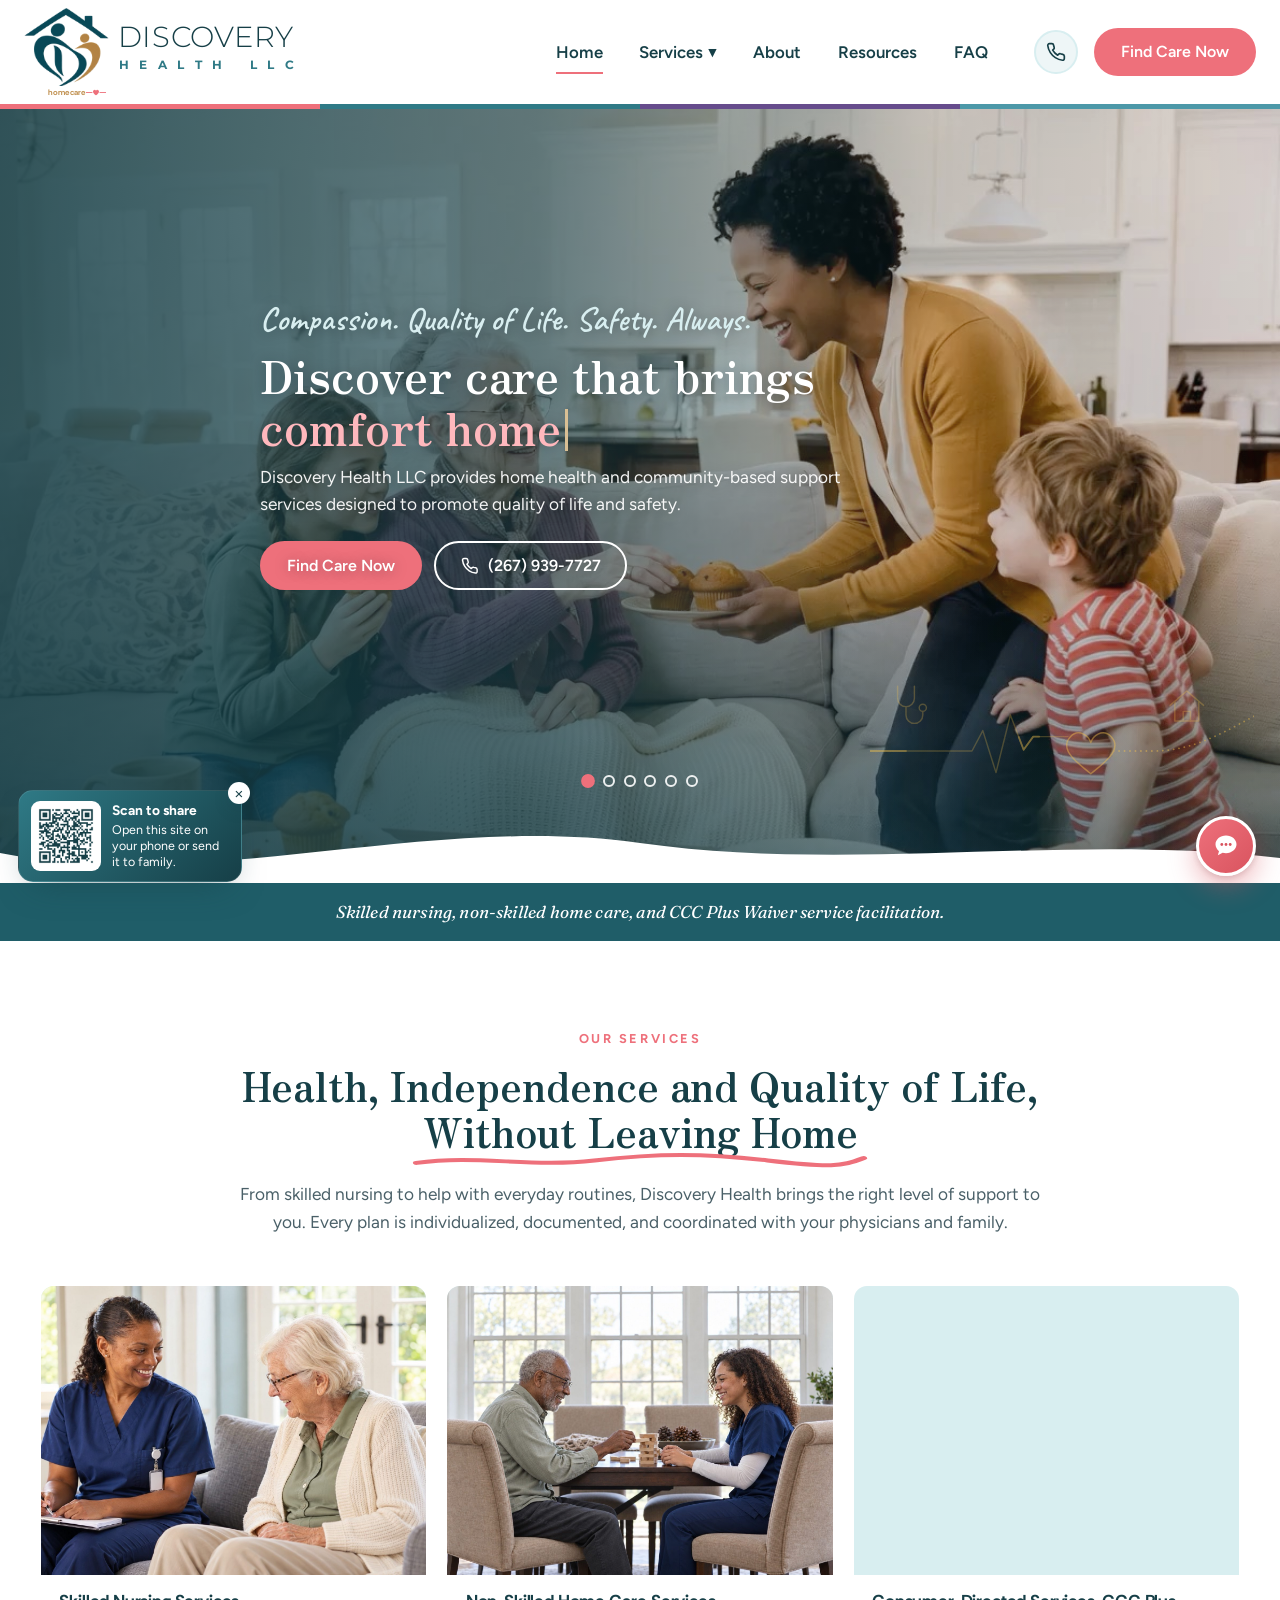
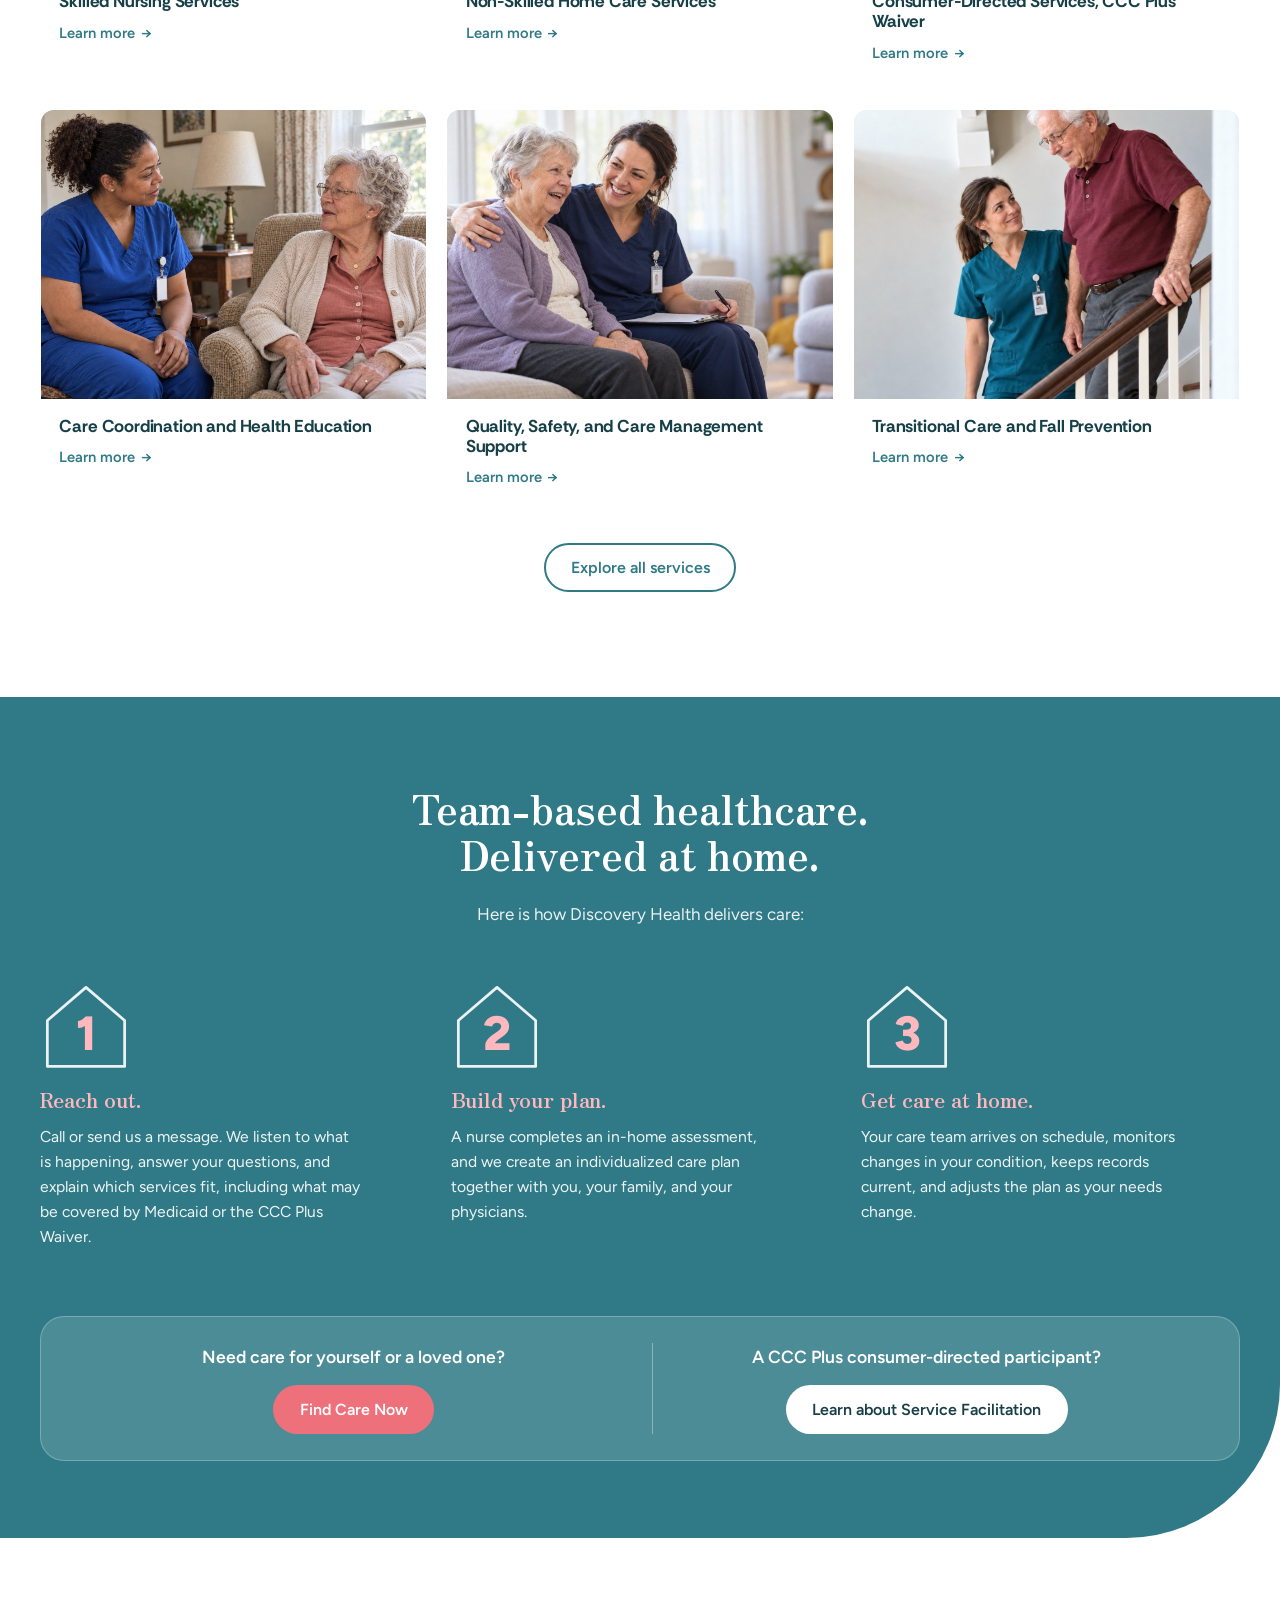
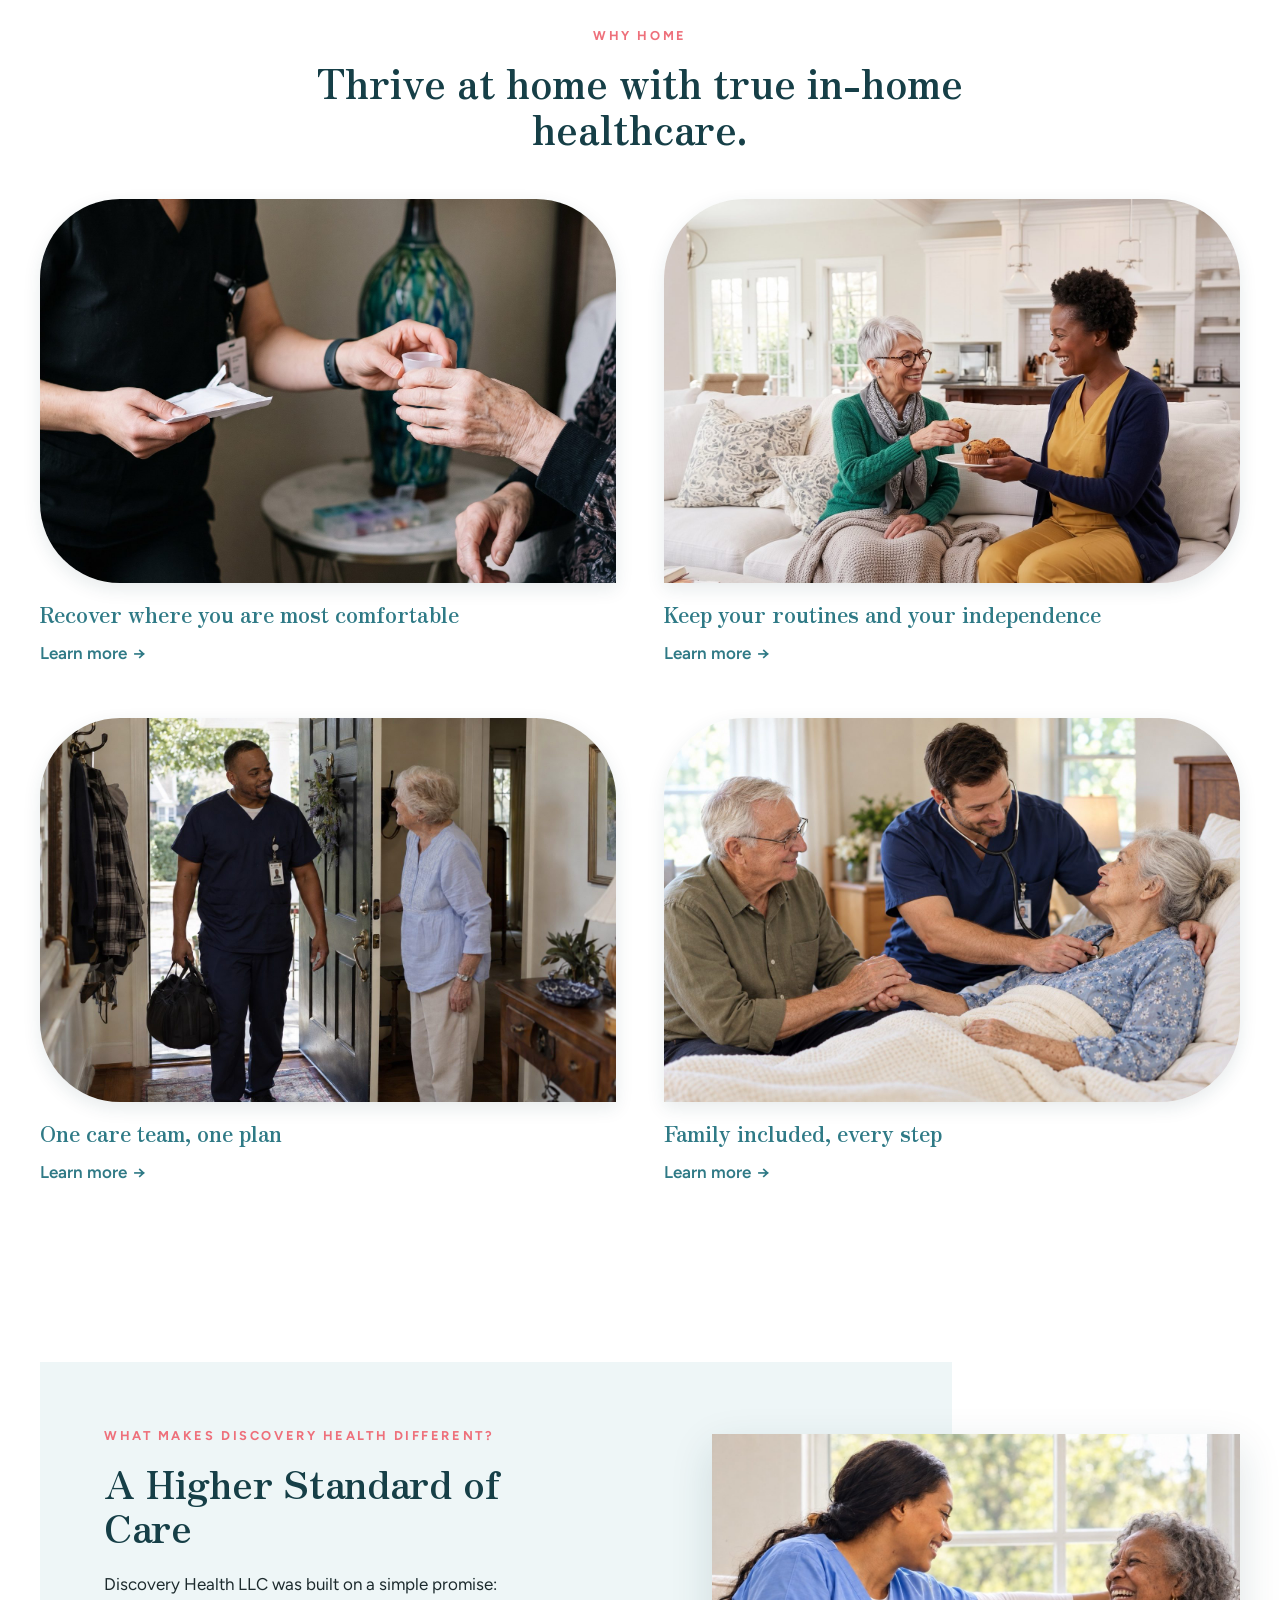
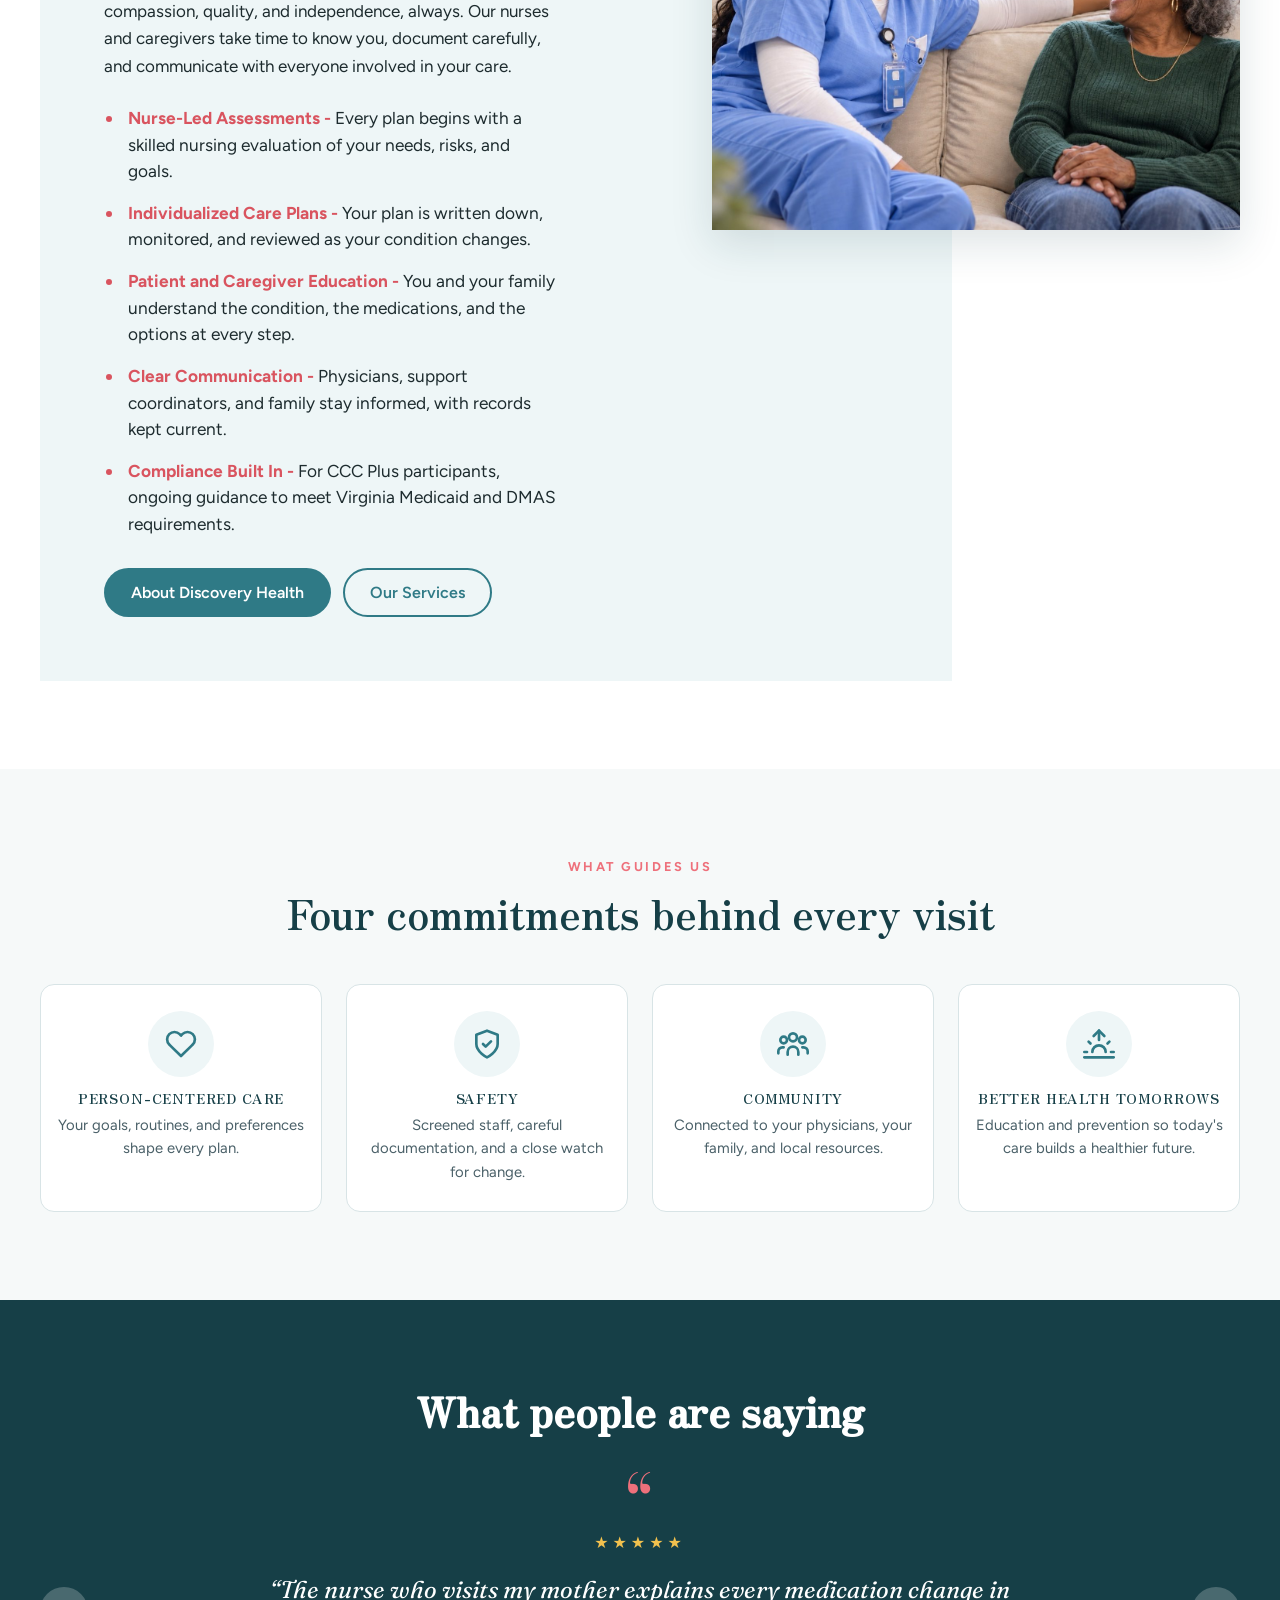
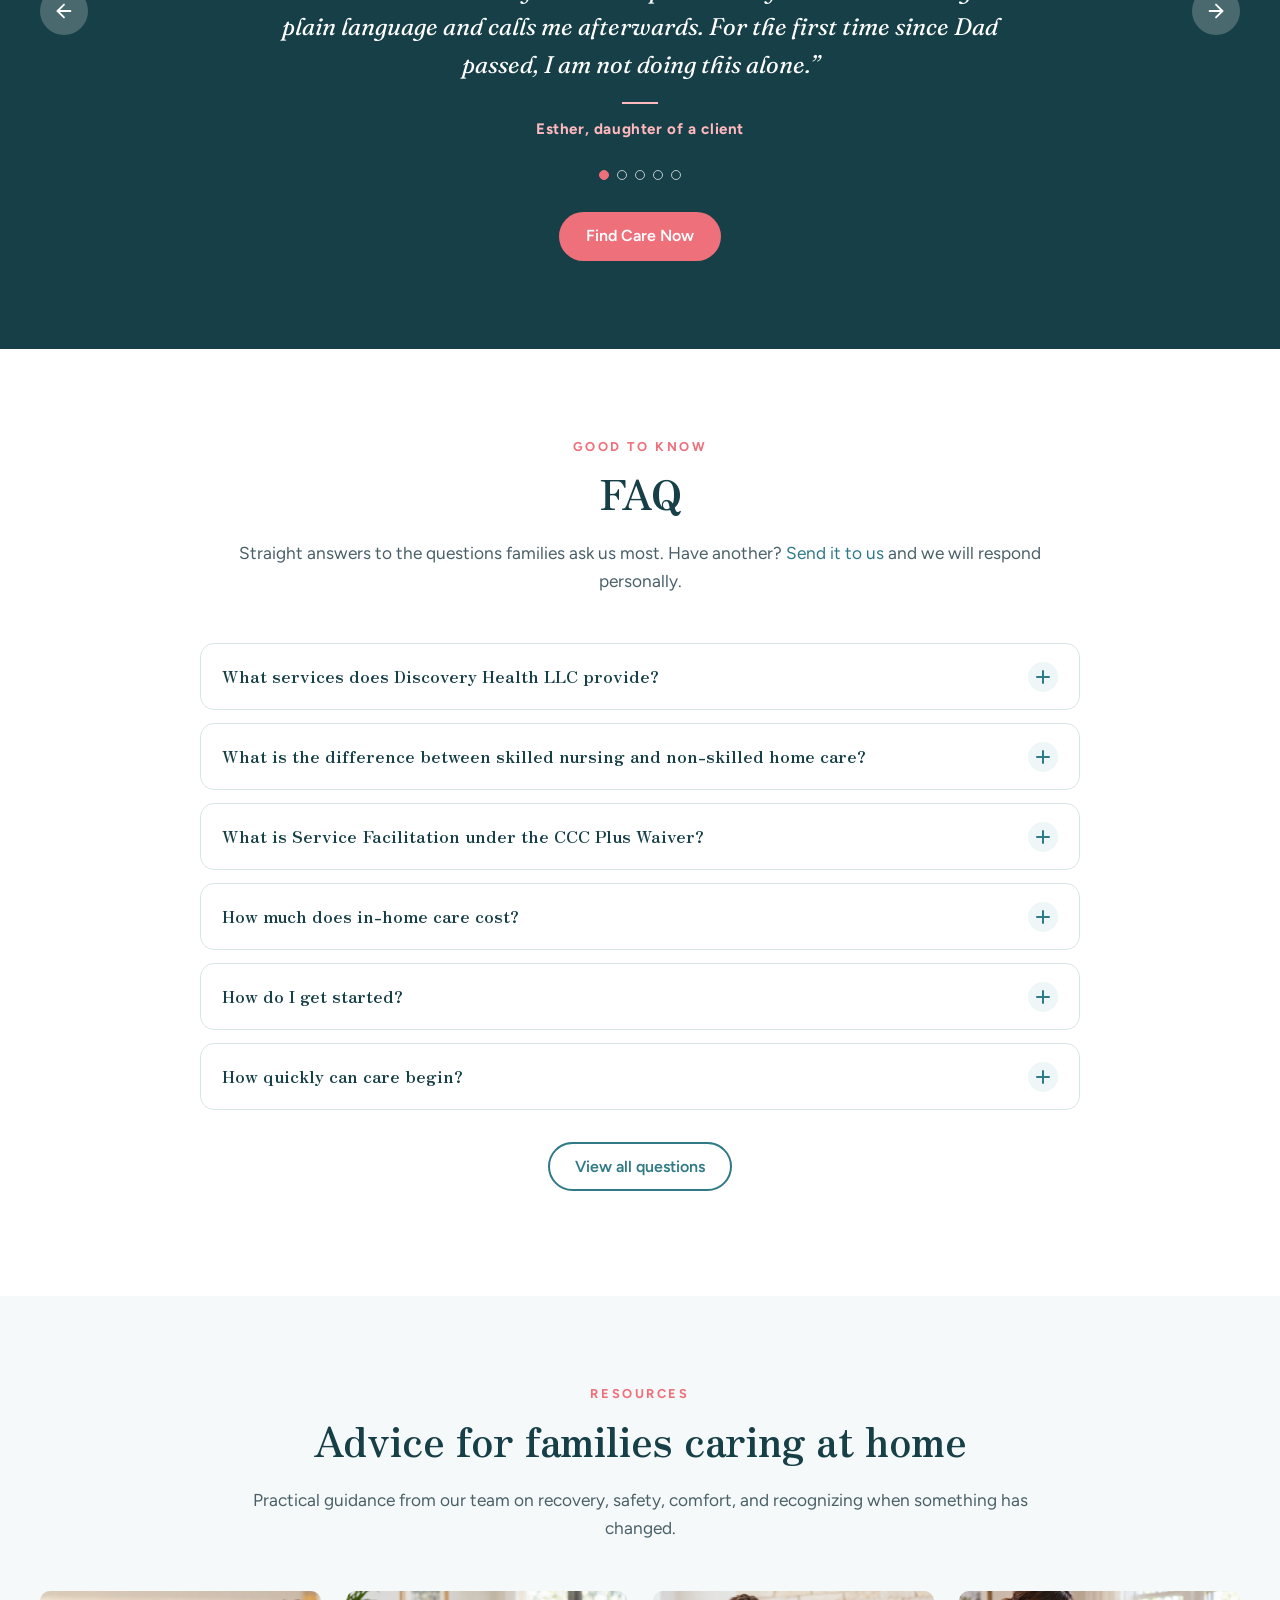
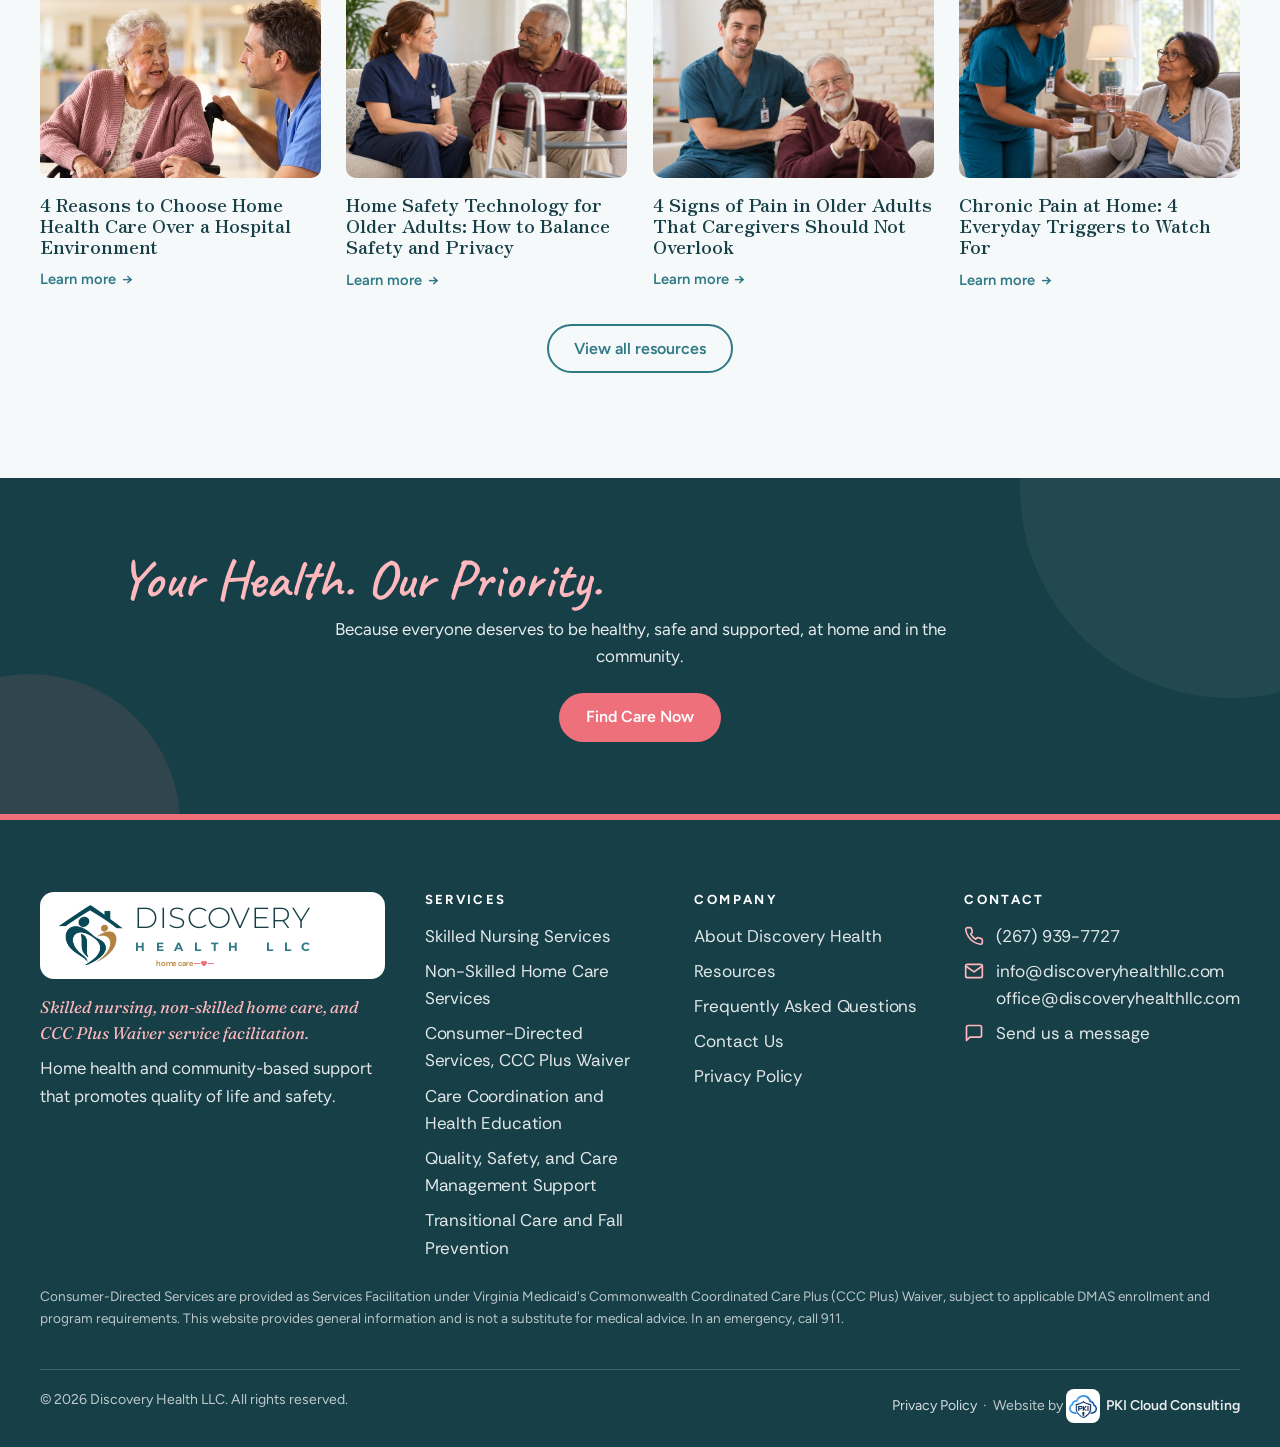
==== commit 10ffd9fb: "HEALTH LLC under DISCOVERY with the C under the Y; new slogan The second line of the wordmark reads " ====
--- a/index.html
+++ b/index.html
@@ -19,8 +19,8 @@
 <link rel="icon" type="image/png" sizes="192x192" href="assets/img/favicon-192.png">
 <link rel="apple-touch-icon" href="assets/img/apple-touch-icon.png">
 <link rel="preconnect" href="https://fonts.googleapis.com"><link rel="preconnect" href="https://fonts.gstatic.com" crossorigin><link href="https://fonts.googleapis.com/css2?family=Figtree:wght@400;500;600;700;800&family=Caveat:wght@600&family=Fraunces:ital,opsz,wght@0,9..144,600;1,9..144,400;1,9..144,600&family=Rethink+Sans:wght@500;600;700&family=Nunito:wght@600;700;800;900&family=Nunito+Sans:opsz,wght@6..12,400;6..12,800&family=Syncopate:wght@700&family=Lexend+Exa:wght@700&family=Montserrat:wght@300;400;500;600;700&family=Crimson+Pro:wght@400;500;600&family=Zen+Antique+Soft&display=swap" rel="stylesheet">
-<link rel="stylesheet" href="assets/css/dh.css?ver=dh-80">
-<link rel="stylesheet" href="assets/chatbot/dh-chatbot.css?ver=dh-80">
+<link rel="stylesheet" href="assets/css/dh.css?ver=dh-81">
+<link rel="stylesheet" href="assets/chatbot/dh-chatbot.css?ver=dh-81">
 <script type="application/ld+json">{
 "@context": "https://schema.org",
 "@type": "MedicalBusiness",
@@ -35,14 +35,14 @@
 "@type": "State",
 "name": "Virginia"
 },
-"slogan": "Compassion. Quality. Independence. Always."
+"slogan": "Compassion. Quality of Life. Safety. Always."
 }</script>
 </head>
 <body data-page="home">
 <a class="skip" href="#main">Skip to content</a>
 <header class="site-header">
   <div class="container header-row">
-    <a class="brand" href="" aria-label="Discovery Health LLC home"><img class="brand-mark" src="assets/img/logo-mark.png" alt="" width="240" height="220"><span class="brand-text brand-v4"><span class="brand-word2"><span class="brand-wm-text privia" aria-label="Discovery Health"><span class="w1" aria-hidden="true">Discovery</span><span class="w2" aria-hidden="true"><i>H</i><i>E</i><i>A</i><i>L</i><i>T</i><i>H</i></span></span></span><span class="brand-hc2"><svg class="brand-pulse brand-pulse-l" viewBox="0 0 40 16" aria-hidden="true"><path d="M0 9h12l3-6 4 11 4-8 2 3h15" fill="none" stroke="currentColor" stroke-width="1.8" stroke-linecap="round" stroke-linejoin="round"/></svg><span>home care</span><svg class="brand-pulse brand-pulse-r" viewBox="0 0 40 16" aria-hidden="true"><path d="M0 9h12" fill="none" stroke="currentColor" stroke-width="1.8" stroke-linecap="round"/><path d="M20 14.5s-6-3.6-6-7.6a3.1 3.1 0 0 1 6-1.2 3.1 3.1 0 0 1 6 1.2c0 4-6 7.6-6 7.6z" fill="currentColor"/><path d="M28 9h12" fill="none" stroke="currentColor" stroke-width="1.8" stroke-linecap="round"/></svg></span></span></a>
+    <a class="brand" href="" aria-label="Discovery Health LLC home"><img class="brand-mark" src="assets/img/logo-mark.png" alt="" width="240" height="220"><span class="brand-text brand-v4"><span class="brand-word2"><span class="brand-wm-text privia" aria-label="Discovery Health LLC"><span class="w1" aria-hidden="true">Discovery</span><span class="w2" aria-hidden="true"><i>H</i><i>E</i><i>A</i><i>L</i><i>T</i><i>H</i><i class="gap"></i><i>L</i><i>L</i><i>C</i></span></span></span><span class="brand-hc2"><svg class="brand-pulse brand-pulse-l" viewBox="0 0 40 16" aria-hidden="true"><path d="M0 9h12l3-6 4 11 4-8 2 3h15" fill="none" stroke="currentColor" stroke-width="1.8" stroke-linecap="round" stroke-linejoin="round"/></svg><span>home care</span><svg class="brand-pulse brand-pulse-r" viewBox="0 0 40 16" aria-hidden="true"><path d="M0 9h12" fill="none" stroke="currentColor" stroke-width="1.8" stroke-linecap="round"/><path d="M20 14.5s-6-3.6-6-7.6a3.1 3.1 0 0 1 6-1.2 3.1 3.1 0 0 1 6 1.2c0 4-6 7.6-6 7.6z" fill="currentColor"/><path d="M28 9h12" fill="none" stroke="currentColor" stroke-width="1.8" stroke-linecap="round"/></svg></span></span></a>
     <nav class="site-nav" aria-label="Primary">
       <a class="nav-link" data-nav="home" href="">Home</a><div class="nav-item"><a class="nav-link" data-nav="services" href="services/">Services <span class="nav-caret" aria-hidden="true">&#9660;</span></a><button class="nav-sub-toggle" type="button" aria-label="Show services" aria-expanded="false"></button><div class="nav-drop"><a class="all" href="services/">All services</a><a href="services/#skilled-nursing">Skilled Nursing Services</a><a href="services/#home-care">Non-Skilled Home Care Services</a><a href="services/#consumer-directed">Consumer-Directed Services, CCC Plus Waiver</a><a href="services/#care-coordination">Care Coordination and Health Education</a><a href="services/#quality-safety">Quality, Safety, and Care Management Support</a><a href="services/#transitional-care">Transitional Care and Fall Prevention</a></div></div><a class="nav-link" data-nav="about" href="about/">About</a><a class="nav-link" data-nav="resources" href="resources/">Resources</a><a class="nav-link" data-nav="faq" href="faq/">FAQ</a>
       <div class="header-ctas">
@@ -96,7 +96,7 @@
     <g class="hpm-house" transform="translate(318 10) scale(0.6)"><path d="M0 34 L28 10 L56 34"/><path d="M8 28 V60 H48 V28"/><path d="M22 60 V44 H34 V60"/></g>
   </svg>
   <div class="container hero-content">
-    <p class="hero-slogan rise" style="--d:.05s">Compassion. Quality. Independence. Always.</p>
+    <p class="hero-slogan rise" style="--d:.05s">Compassion. Quality of Life. Safety. Always.</p>
     <h1 class="hero-title rise" style="--d:.15s"><span class="hl-a">Discover care that brings</span> <span class="hl-b"><span class="hero-word" aria-live="polite">comfort home</span><span class="hero-caret" aria-hidden="true"></span></span></h1>
     <p class="hero-lede rise" style="--d:.3s"><span class="lede-phone">Discovery Health LLC provides home health and community-based support services designed to promote quality of life and safety.</span><span class="lede-short2">Discovery Health LLC helps the people you love stay safe, well, and independent in the home they know best.</span></p>
     <div class="hero-ctas rise" style="--d:.45s">
@@ -357,7 +357,7 @@
   <div class="container">
     <div class="footer-grid">
       <div class="footer-brand">
-        <div class="logo-card brand"><img class="brand-mark" src="assets/img/logo-mark.png" alt="" width="240" height="220"><span class="brand-text brand-v4"><span class="brand-word2"><span class="brand-wm-text privia" aria-label="Discovery Health"><span class="w1" aria-hidden="true">Discovery</span><span class="w2" aria-hidden="true"><i>H</i><i>E</i><i>A</i><i>L</i><i>T</i><i>H</i></span></span></span><span class="brand-hc2"><svg class="brand-pulse brand-pulse-l" viewBox="0 0 40 16" aria-hidden="true"><path d="M0 9h12l3-6 4 11 4-8 2 3h15" fill="none" stroke="currentColor" stroke-width="1.8" stroke-linecap="round" stroke-linejoin="round"/></svg><span>home care</span><svg class="brand-pulse brand-pulse-r" viewBox="0 0 40 16" aria-hidden="true"><path d="M0 9h12" fill="none" stroke="currentColor" stroke-width="1.8" stroke-linecap="round"/><path d="M20 14.5s-6-3.6-6-7.6a3.1 3.1 0 0 1 6-1.2 3.1 3.1 0 0 1 6 1.2c0 4-6 7.6-6 7.6z" fill="currentColor"/><path d="M28 9h12" fill="none" stroke="currentColor" stroke-width="1.8" stroke-linecap="round"/></svg></span></span></div>
+        <div class="logo-card brand"><img class="brand-mark" src="assets/img/logo-mark.png" alt="" width="240" height="220"><span class="brand-text brand-v4"><span class="brand-word2"><span class="brand-wm-text privia" aria-label="Discovery Health LLC"><span class="w1" aria-hidden="true">Discovery</span><span class="w2" aria-hidden="true"><i>H</i><i>E</i><i>A</i><i>L</i><i>T</i><i>H</i><i class="gap"></i><i>L</i><i>L</i><i>C</i></span></span></span><span class="brand-hc2"><svg class="brand-pulse brand-pulse-l" viewBox="0 0 40 16" aria-hidden="true"><path d="M0 9h12l3-6 4 11 4-8 2 3h15" fill="none" stroke="currentColor" stroke-width="1.8" stroke-linecap="round" stroke-linejoin="round"/></svg><span>home care</span><svg class="brand-pulse brand-pulse-r" viewBox="0 0 40 16" aria-hidden="true"><path d="M0 9h12" fill="none" stroke="currentColor" stroke-width="1.8" stroke-linecap="round"/><path d="M20 14.5s-6-3.6-6-7.6a3.1 3.1 0 0 1 6-1.2 3.1 3.1 0 0 1 6 1.2c0 4-6 7.6-6 7.6z" fill="currentColor"/><path d="M28 9h12" fill="none" stroke="currentColor" stroke-width="1.8" stroke-linecap="round"/></svg></span></span></div>
         <p class="footer-services">Skilled nursing, non-skilled home care, and CCC Plus Waiver service facilitation.</p>
         <p>Home health and community-based support that promotes quality of life and safety.</p>
       </div>
@@ -401,7 +401,7 @@
     <button class="dh-qr__close" type="button" aria-label="Hide">&times;</button>
   </div>
 </div>
-<script src="assets/js/dh.js?ver=dh-80"></script>
-<script src="assets/chatbot/dh-chatbot.js?ver=dh-80" defer></script>
+<script src="assets/js/dh.js?ver=dh-81"></script>
+<script src="assets/chatbot/dh-chatbot.js?ver=dh-81" defer></script>
 </body>
 </html>
--- a/assets/css/dh.css
+++ b/assets/css/dh.css
@@ -1486,3 +1486,10 @@
   .hero-pulse-m .hpm-line { stroke-dasharray: 200; stroke-dashoffset: 200; animation: dhDrawIn 2.4s ease-out 0.4s forwards; }
   .hero-pulse-m .hpm-heart { opacity: 0; animation: dhFadeIn 1s ease-out 2.4s forwards; }
 }
+
+/* Round 75: HEALTH LLC spread under DISCOVERY so the C lines up under the Y */
+.brand-wm-text.privia .w2 { display: flex; justify-content: space-between; letter-spacing: 0; padding: 0 0.04em 0 0.1em; }
+.brand-wm-text.privia .w2 i.gap { width: 0.6em; }
+.brand-wm-text.privia { width: max-content; }
+.brand-wm-text.privia .w1 { width: max-content; }
+.brand-wm-text.privia .w2 { width: 0; min-width: 100%; box-sizing: border-box; }
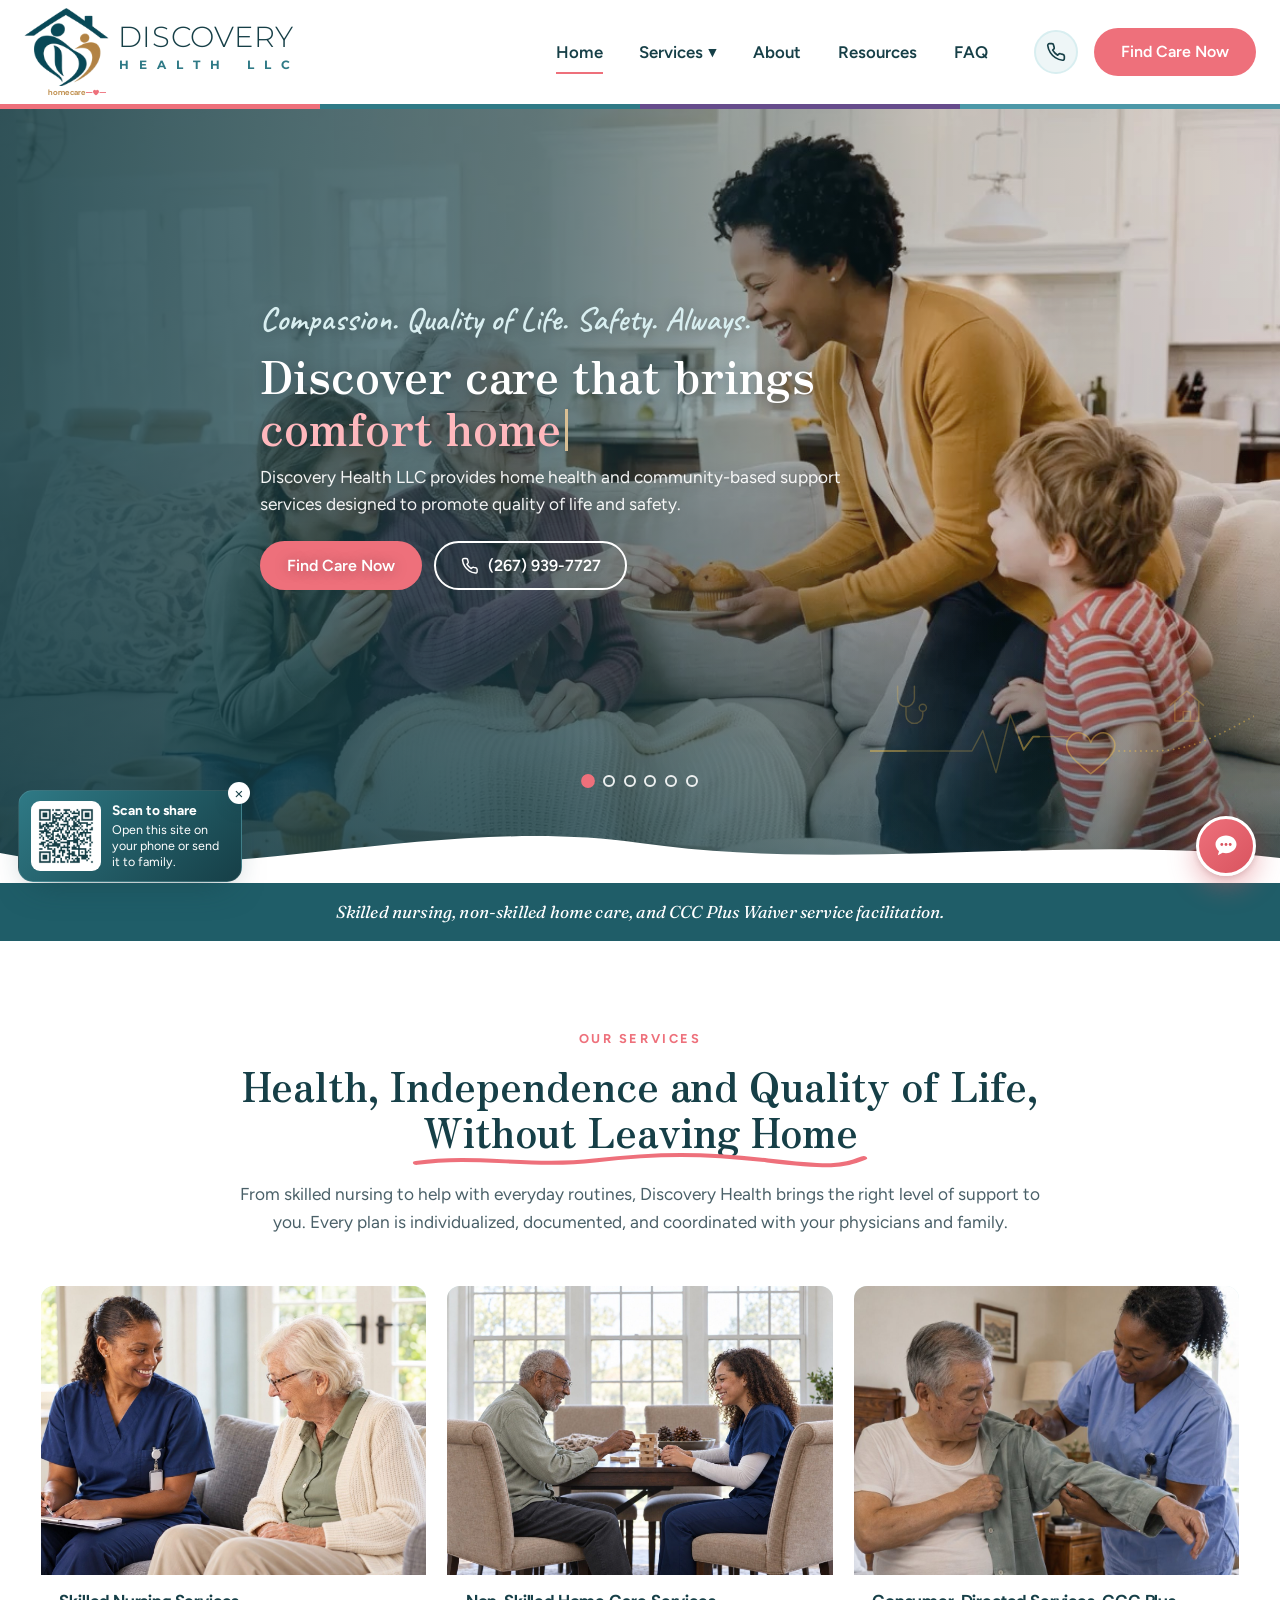
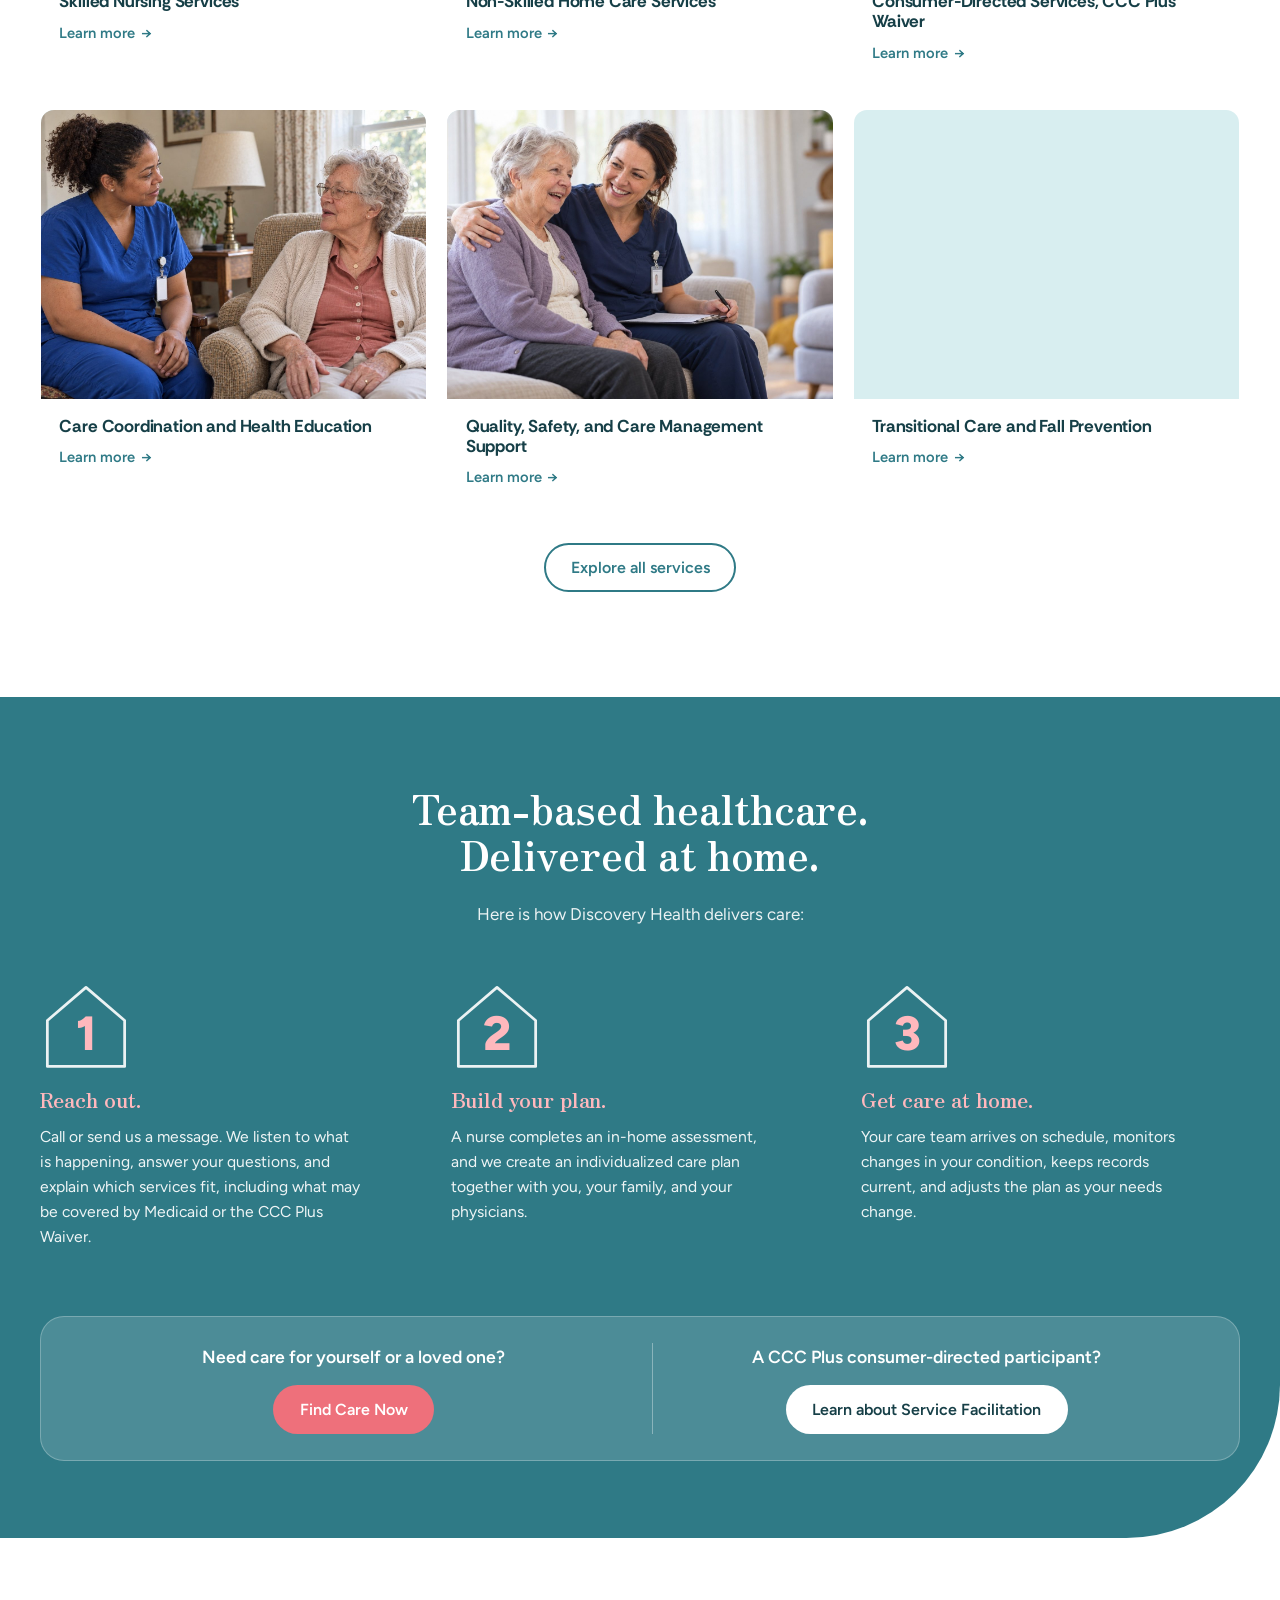
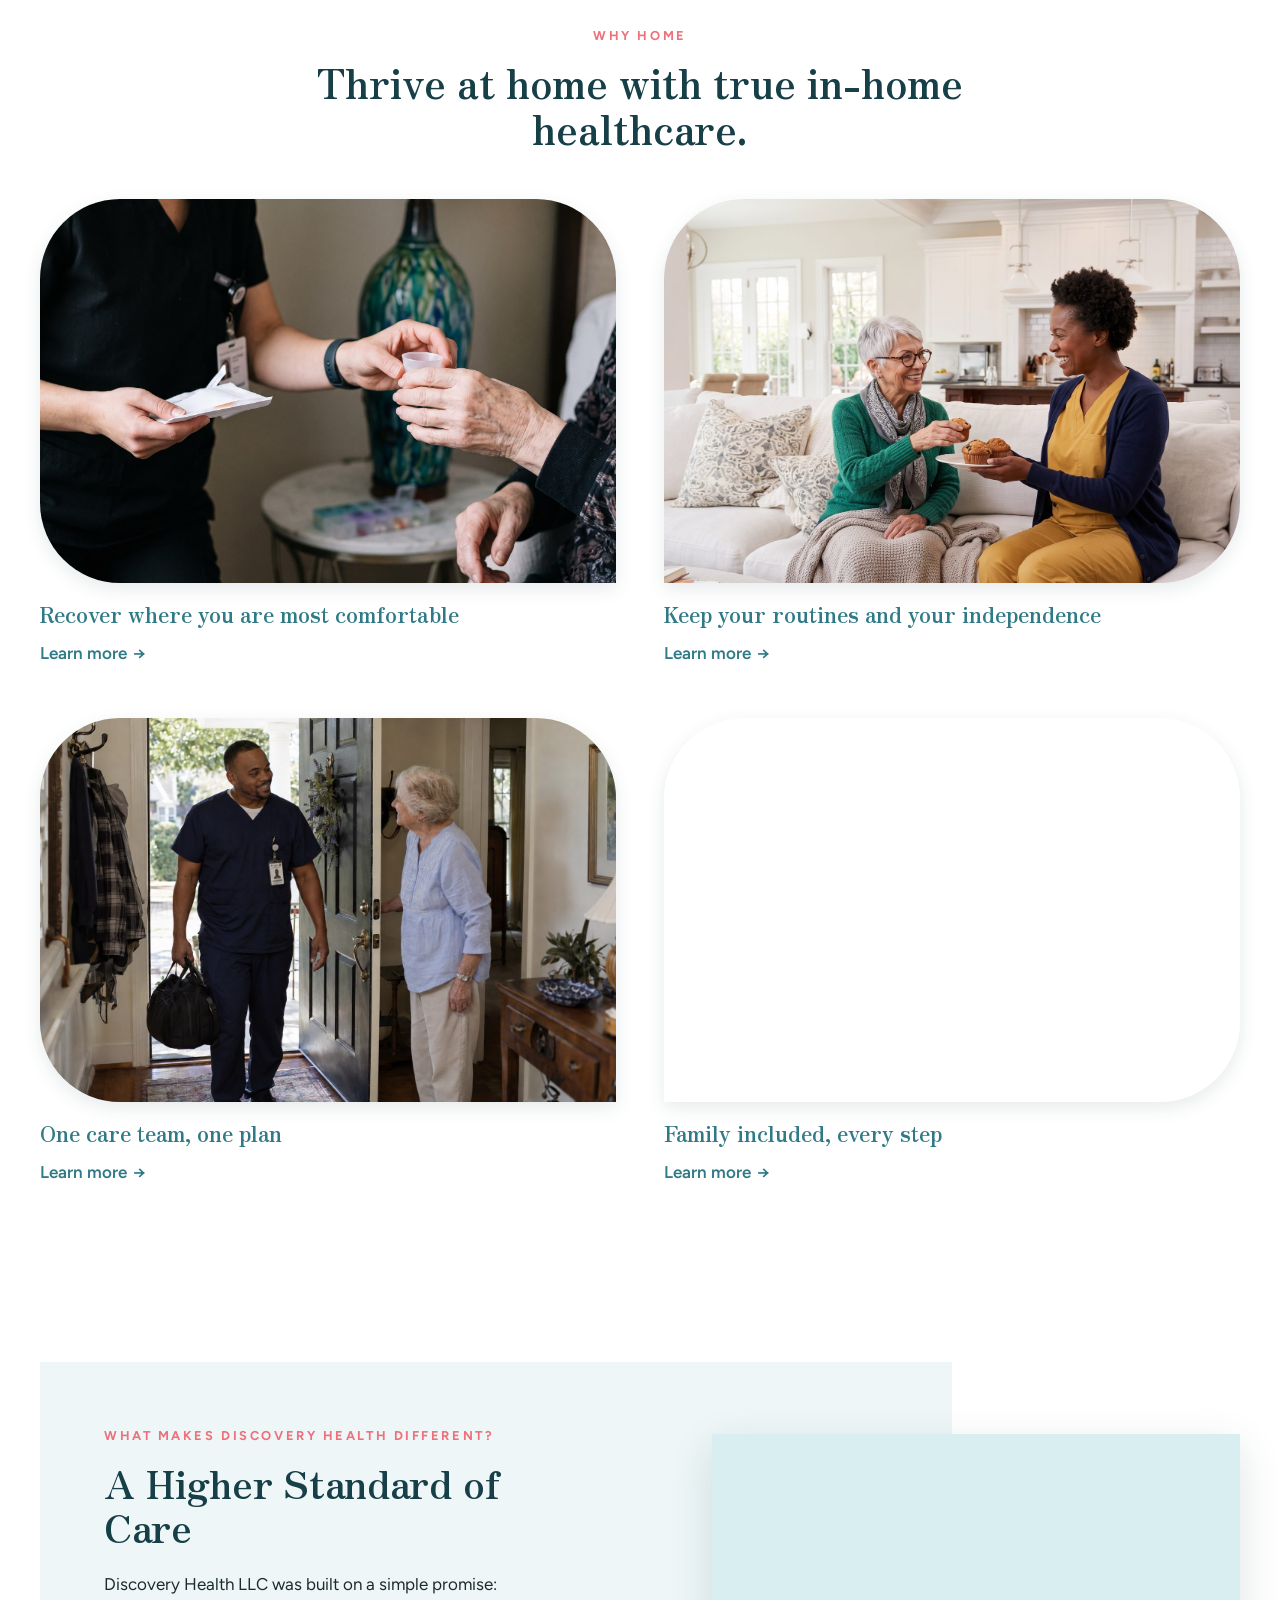
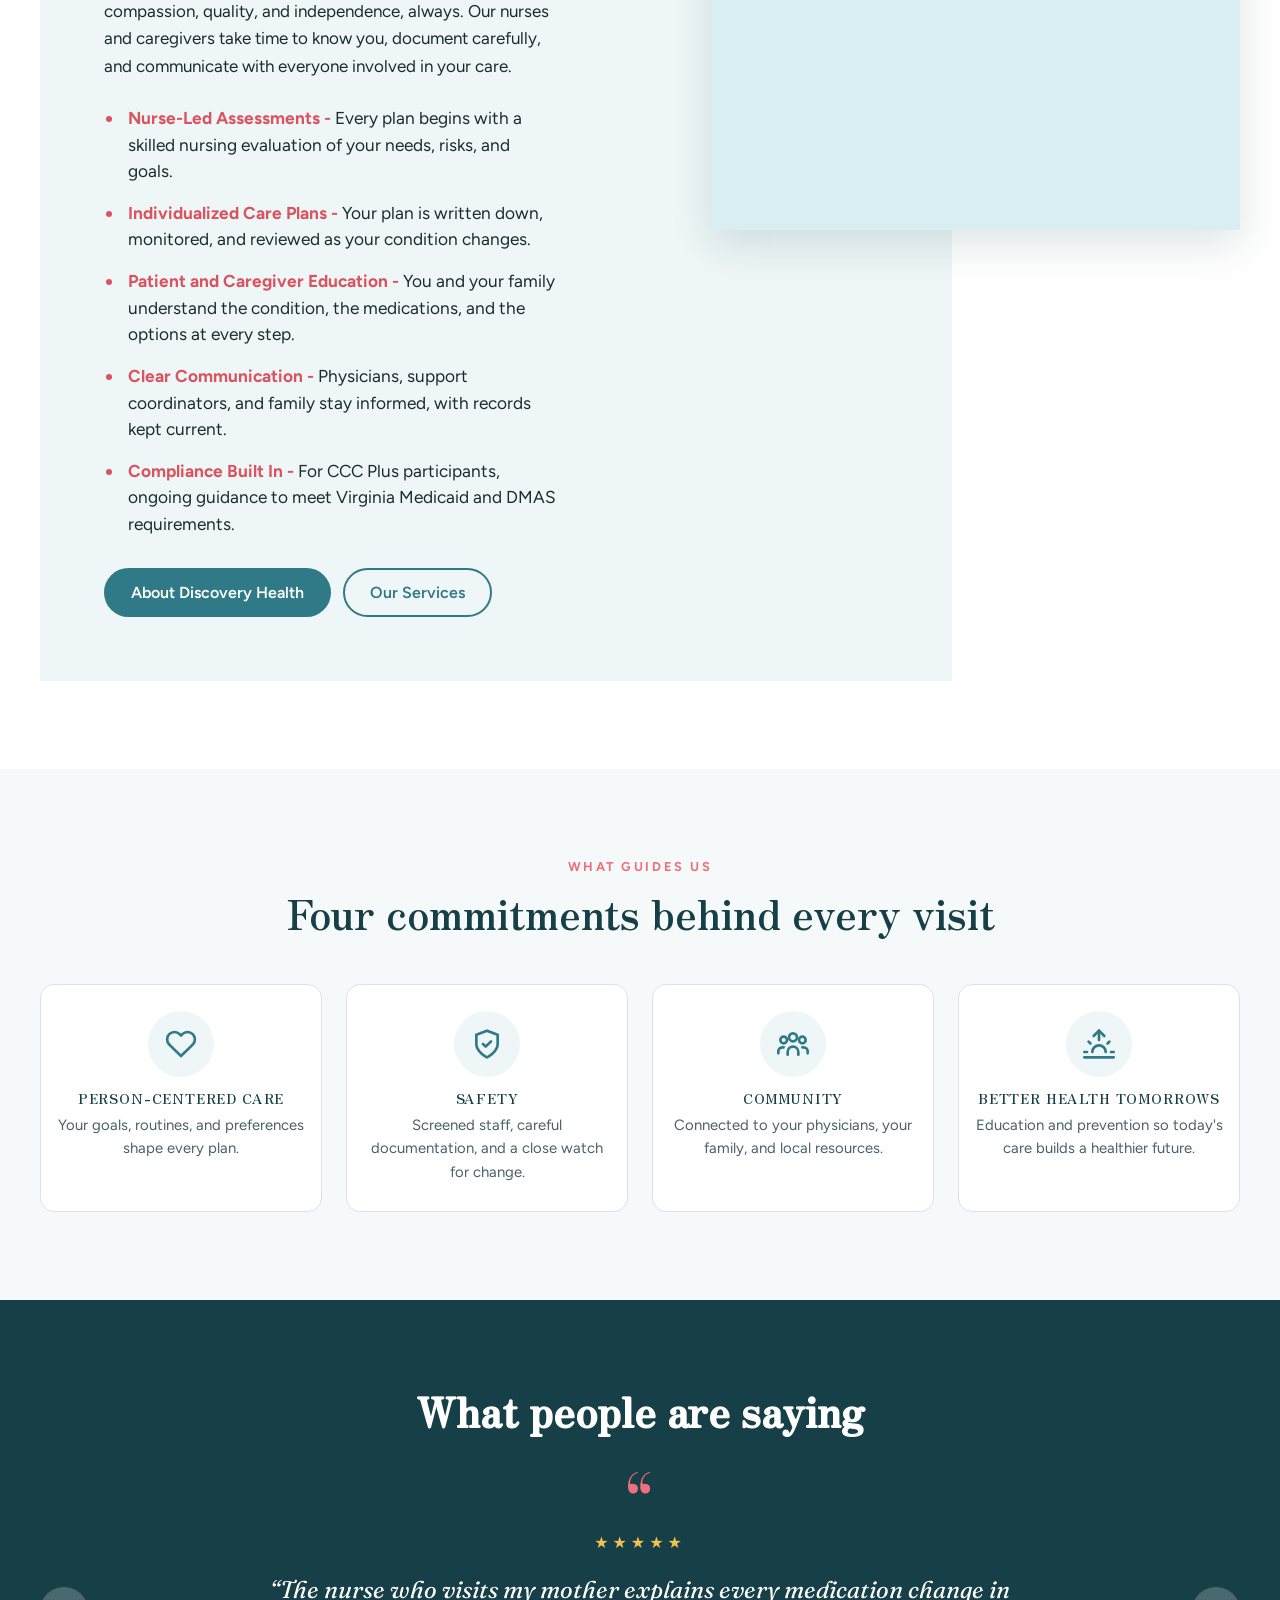
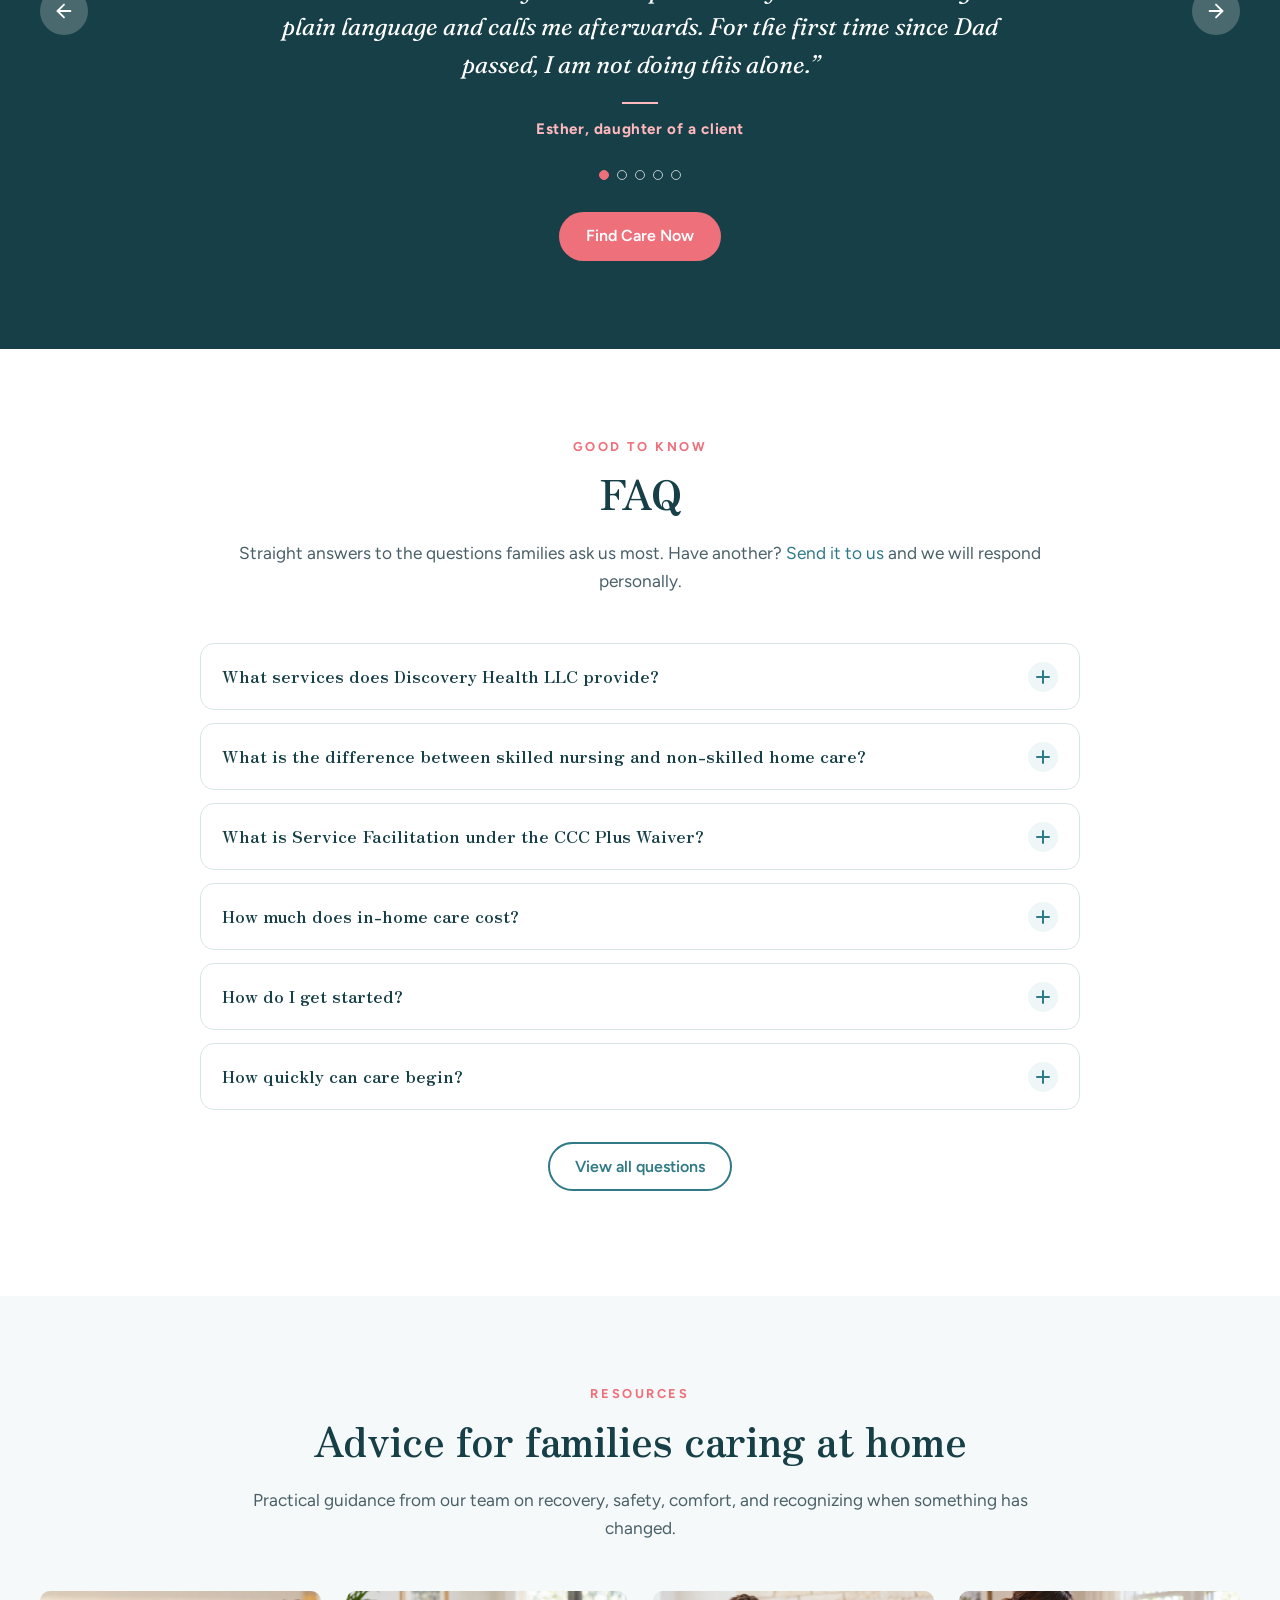
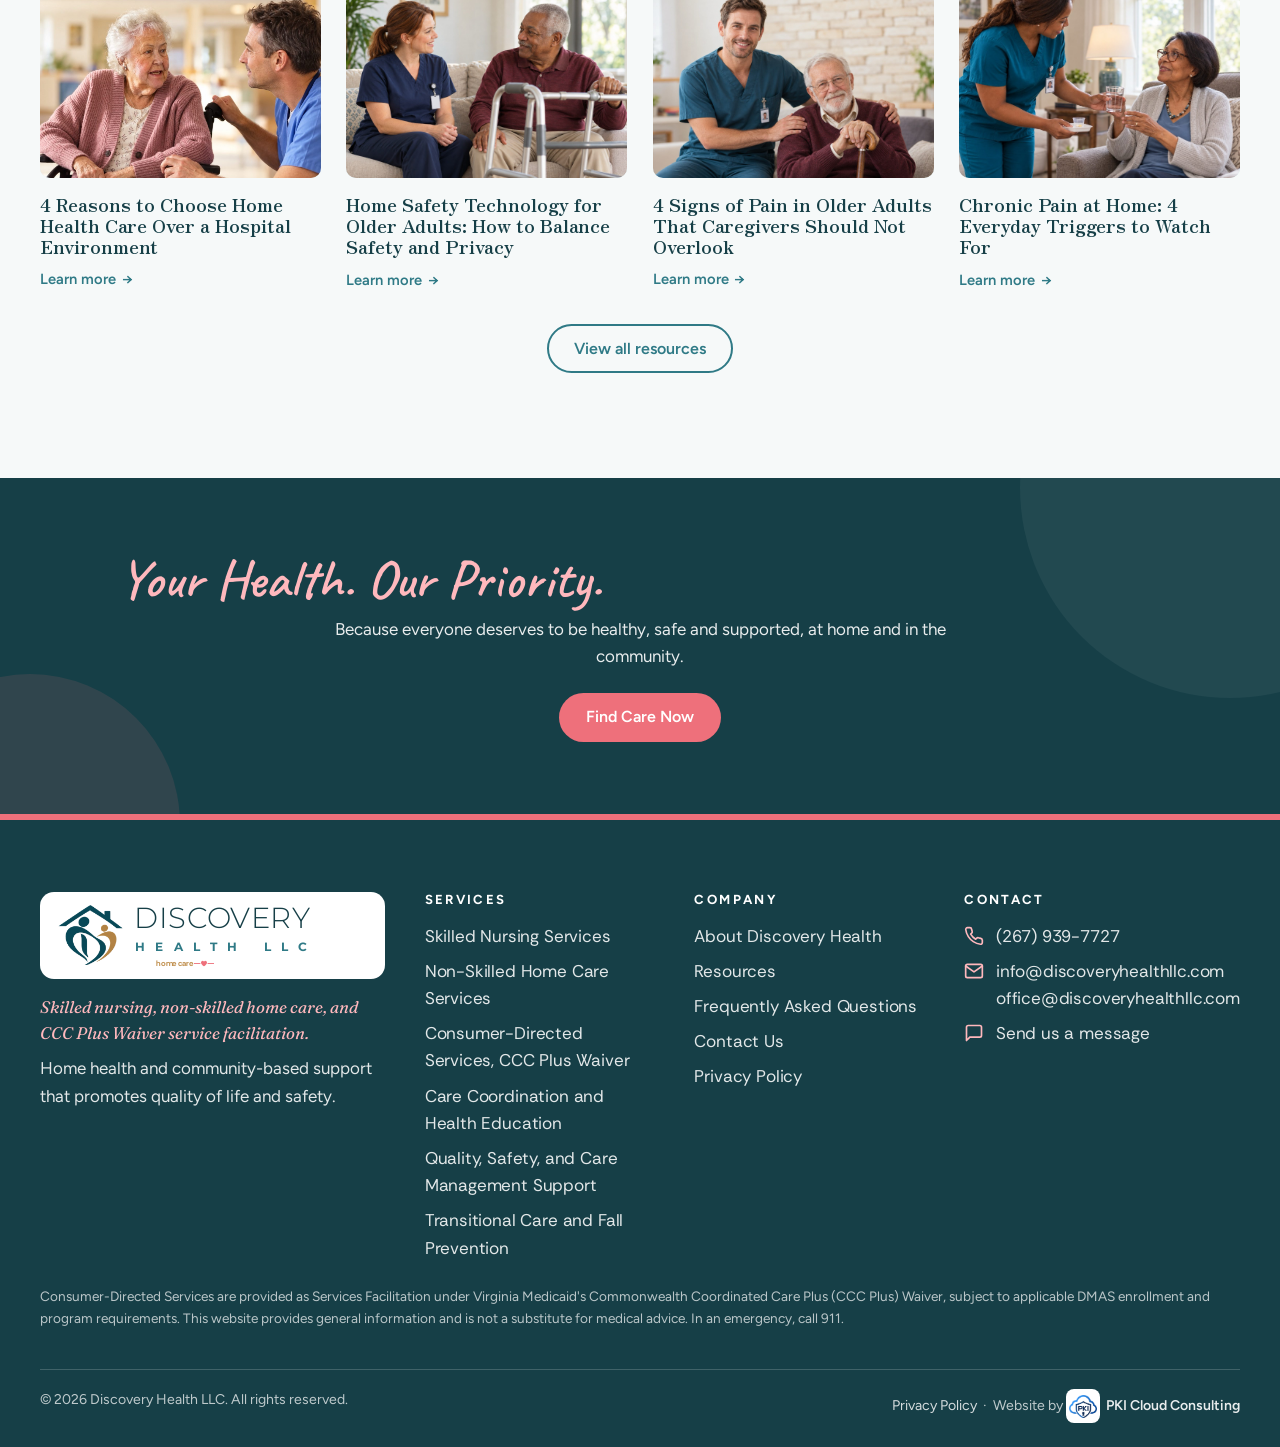
==== commit 8fa9e82b: "Nudge LLC slightly left under the Y 🤖 Generated with Claude Code" ====
--- a/index.html
+++ b/index.html
@@ -19,8 +19,8 @@
 <link rel="icon" type="image/png" sizes="192x192" href="assets/img/favicon-192.png">
 <link rel="apple-touch-icon" href="assets/img/apple-touch-icon.png">
 <link rel="preconnect" href="https://fonts.googleapis.com"><link rel="preconnect" href="https://fonts.gstatic.com" crossorigin><link href="https://fonts.googleapis.com/css2?family=Figtree:wght@400;500;600;700;800&family=Caveat:wght@600&family=Fraunces:ital,opsz,wght@0,9..144,600;1,9..144,400;1,9..144,600&family=Rethink+Sans:wght@500;600;700&family=Nunito:wght@600;700;800;900&family=Nunito+Sans:opsz,wght@6..12,400;6..12,800&family=Syncopate:wght@700&family=Lexend+Exa:wght@700&family=Montserrat:wght@300;400;500;600;700&family=Crimson+Pro:wght@400;500;600&family=Zen+Antique+Soft&display=swap" rel="stylesheet">
-<link rel="stylesheet" href="assets/css/dh.css?ver=dh-81">
-<link rel="stylesheet" href="assets/chatbot/dh-chatbot.css?ver=dh-81">
+<link rel="stylesheet" href="assets/css/dh.css?ver=dh-82">
+<link rel="stylesheet" href="assets/chatbot/dh-chatbot.css?ver=dh-82">
 <script type="application/ld+json">{
 "@context": "https://schema.org",
 "@type": "MedicalBusiness",
@@ -401,7 +401,7 @@
     <button class="dh-qr__close" type="button" aria-label="Hide">&times;</button>
   </div>
 </div>
-<script src="assets/js/dh.js?ver=dh-81"></script>
-<script src="assets/chatbot/dh-chatbot.js?ver=dh-81" defer></script>
+<script src="assets/js/dh.js?ver=dh-82"></script>
+<script src="assets/chatbot/dh-chatbot.js?ver=dh-82" defer></script>
 </body>
 </html>
--- a/assets/css/dh.css
+++ b/assets/css/dh.css
@@ -1493,3 +1493,5 @@
 .brand-wm-text.privia { width: max-content; }
 .brand-wm-text.privia .w1 { width: max-content; }
 .brand-wm-text.privia .w2 { width: 0; min-width: 100%; box-sizing: border-box; }
+/* Round 76: LLC nudged a hair left so the C sits under the Y */
+.brand-wm-text.privia .w2 { padding-right: 0.3em; }
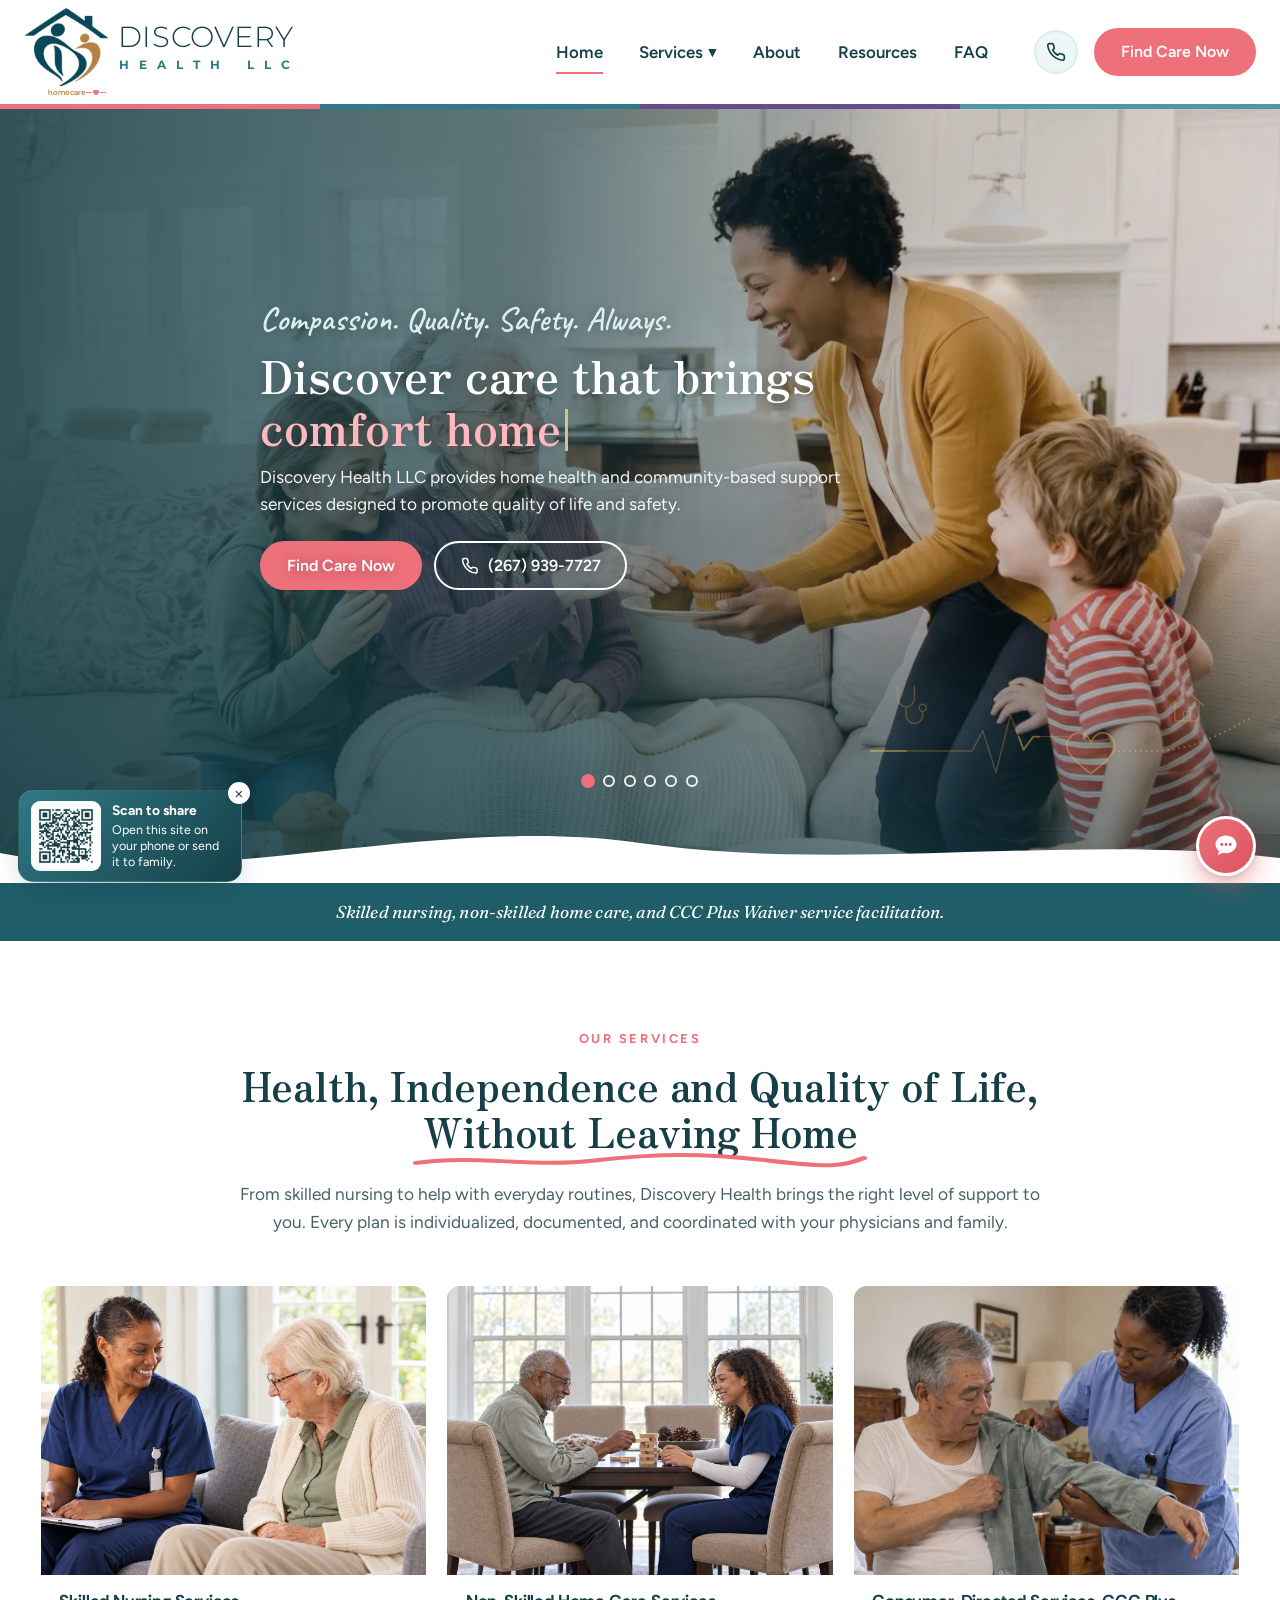
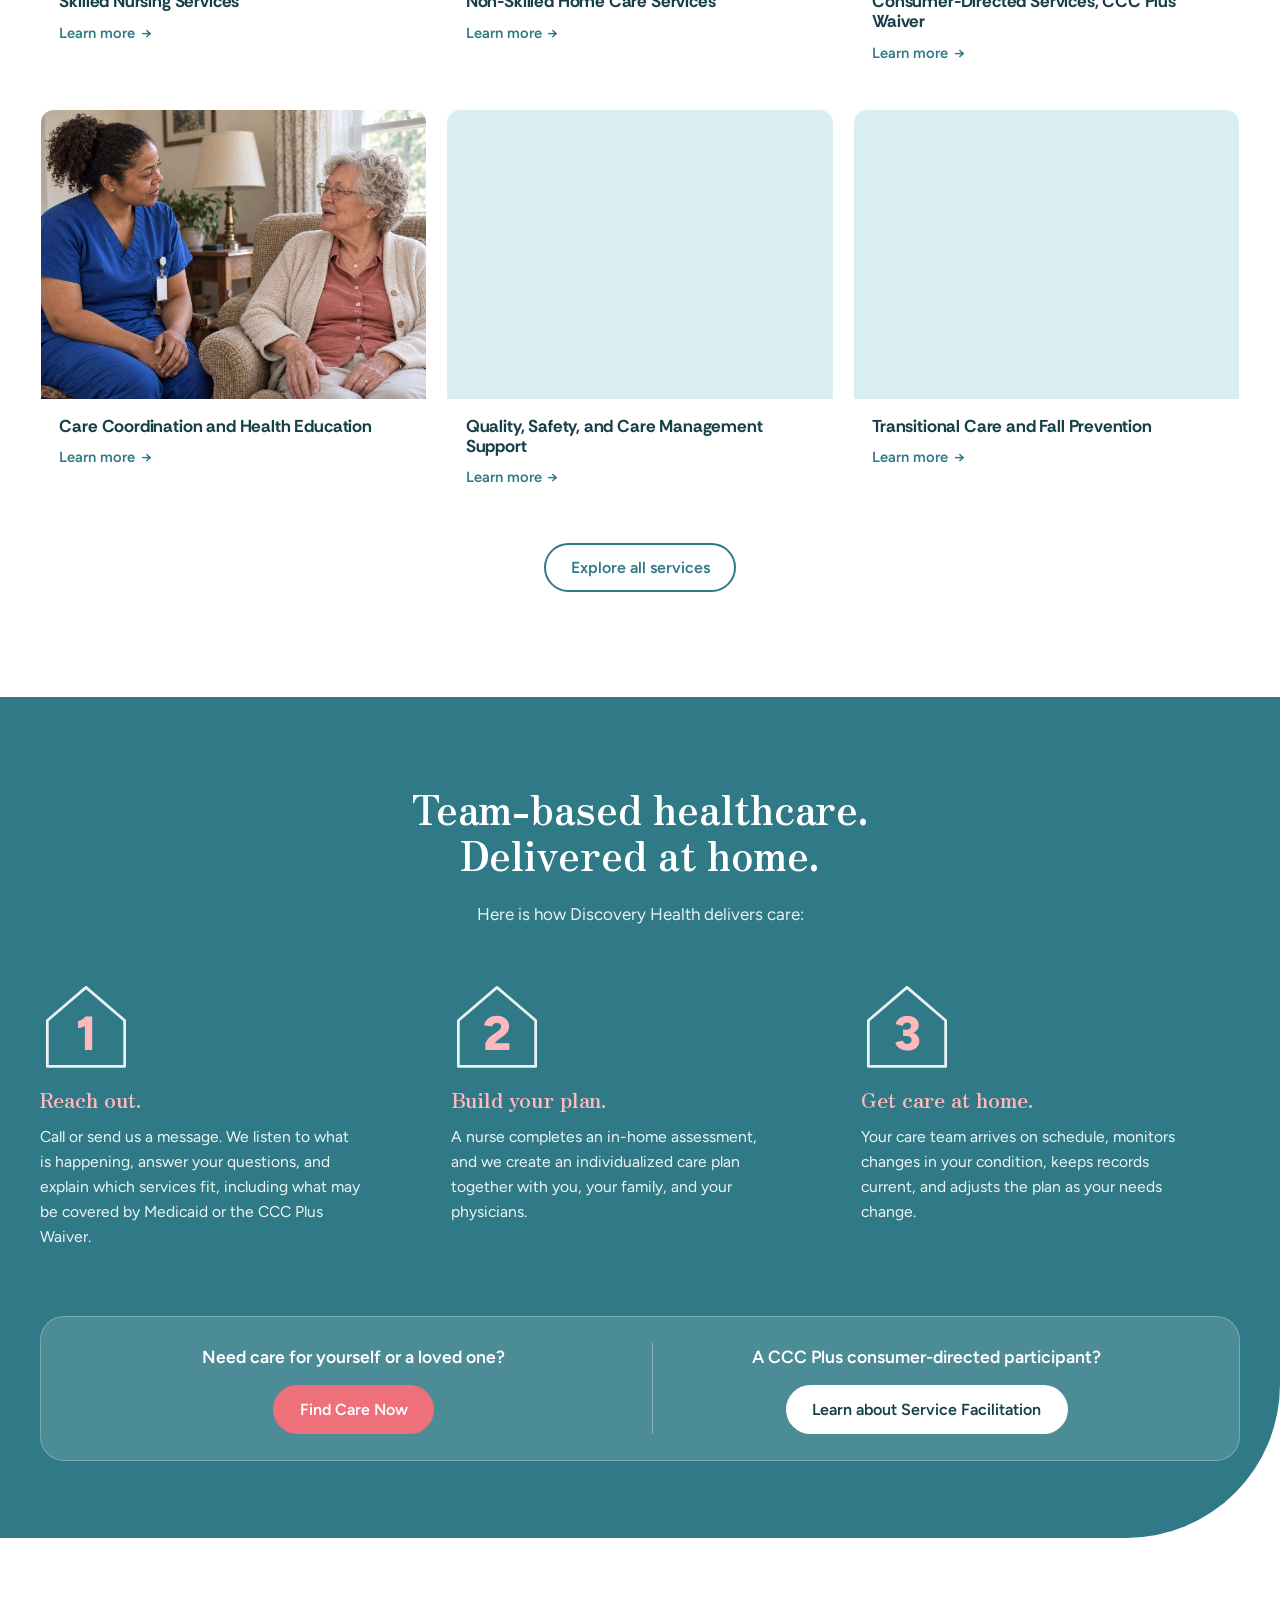
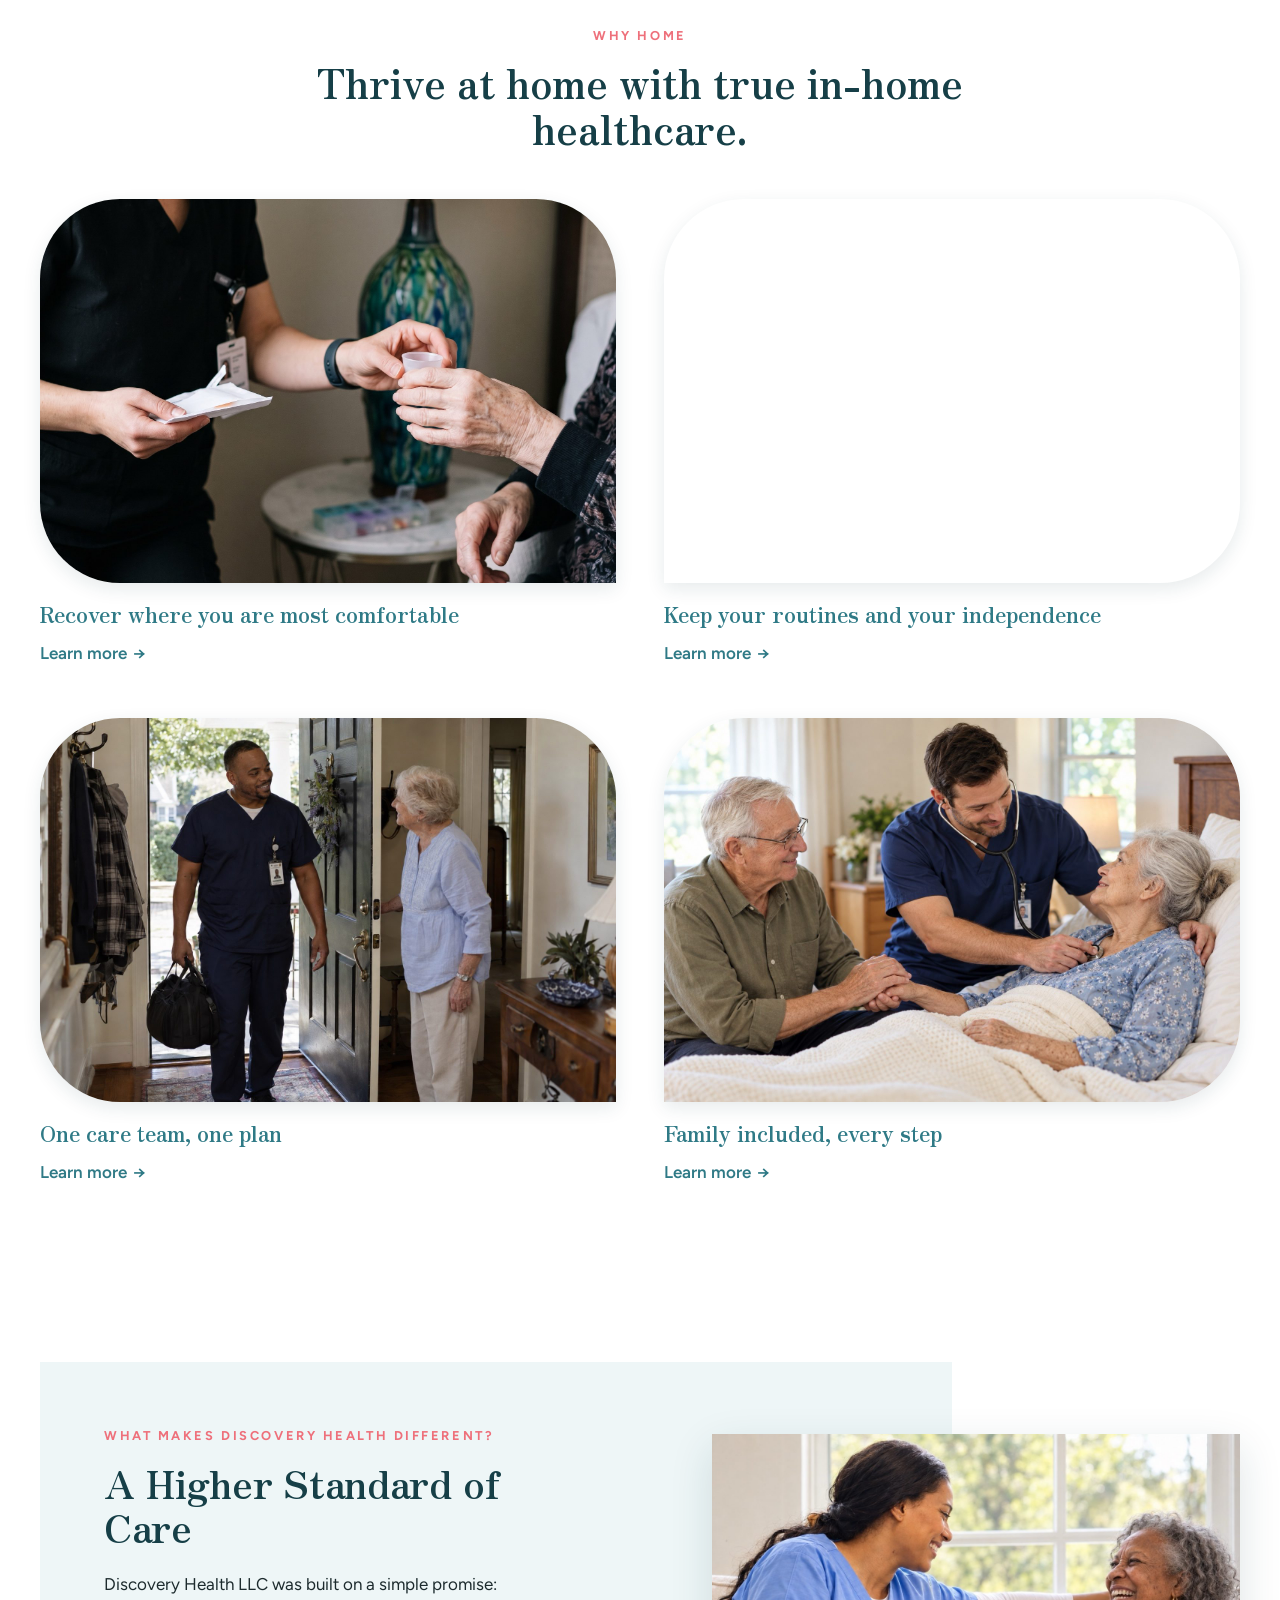
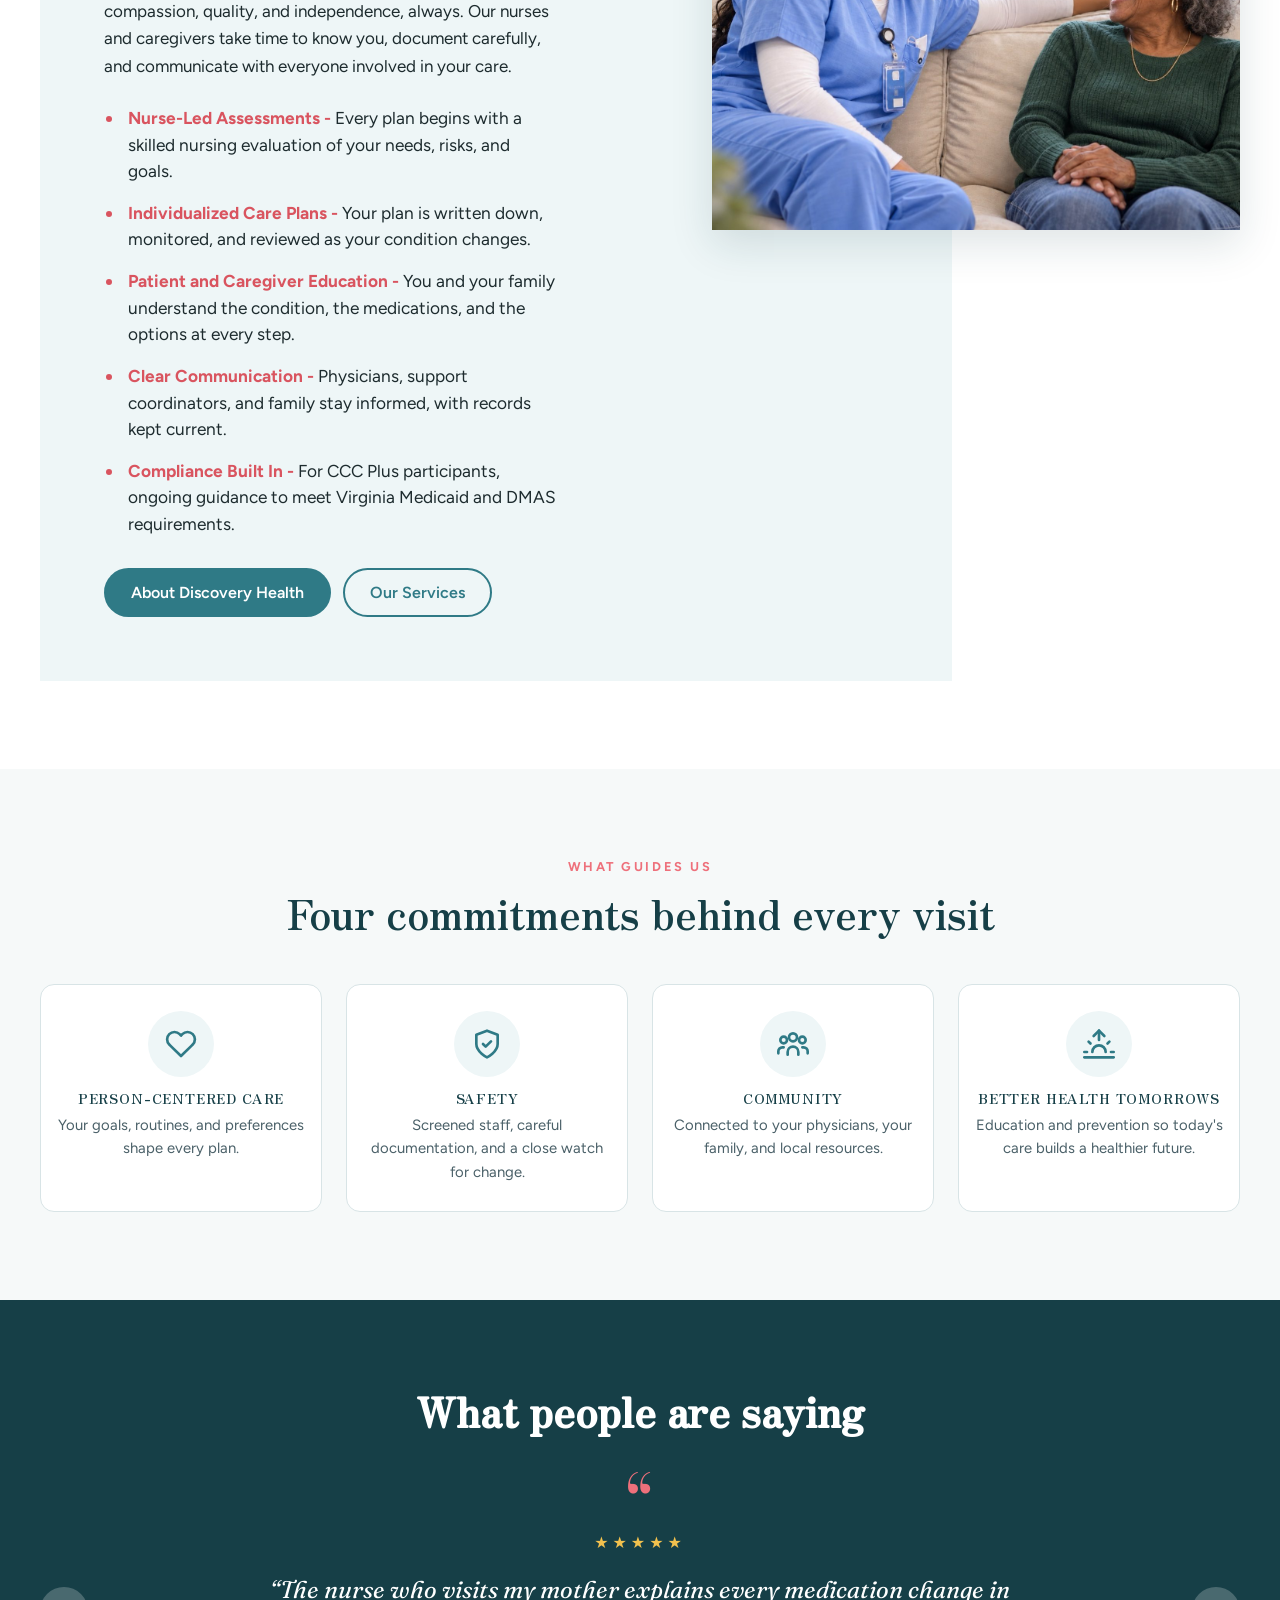
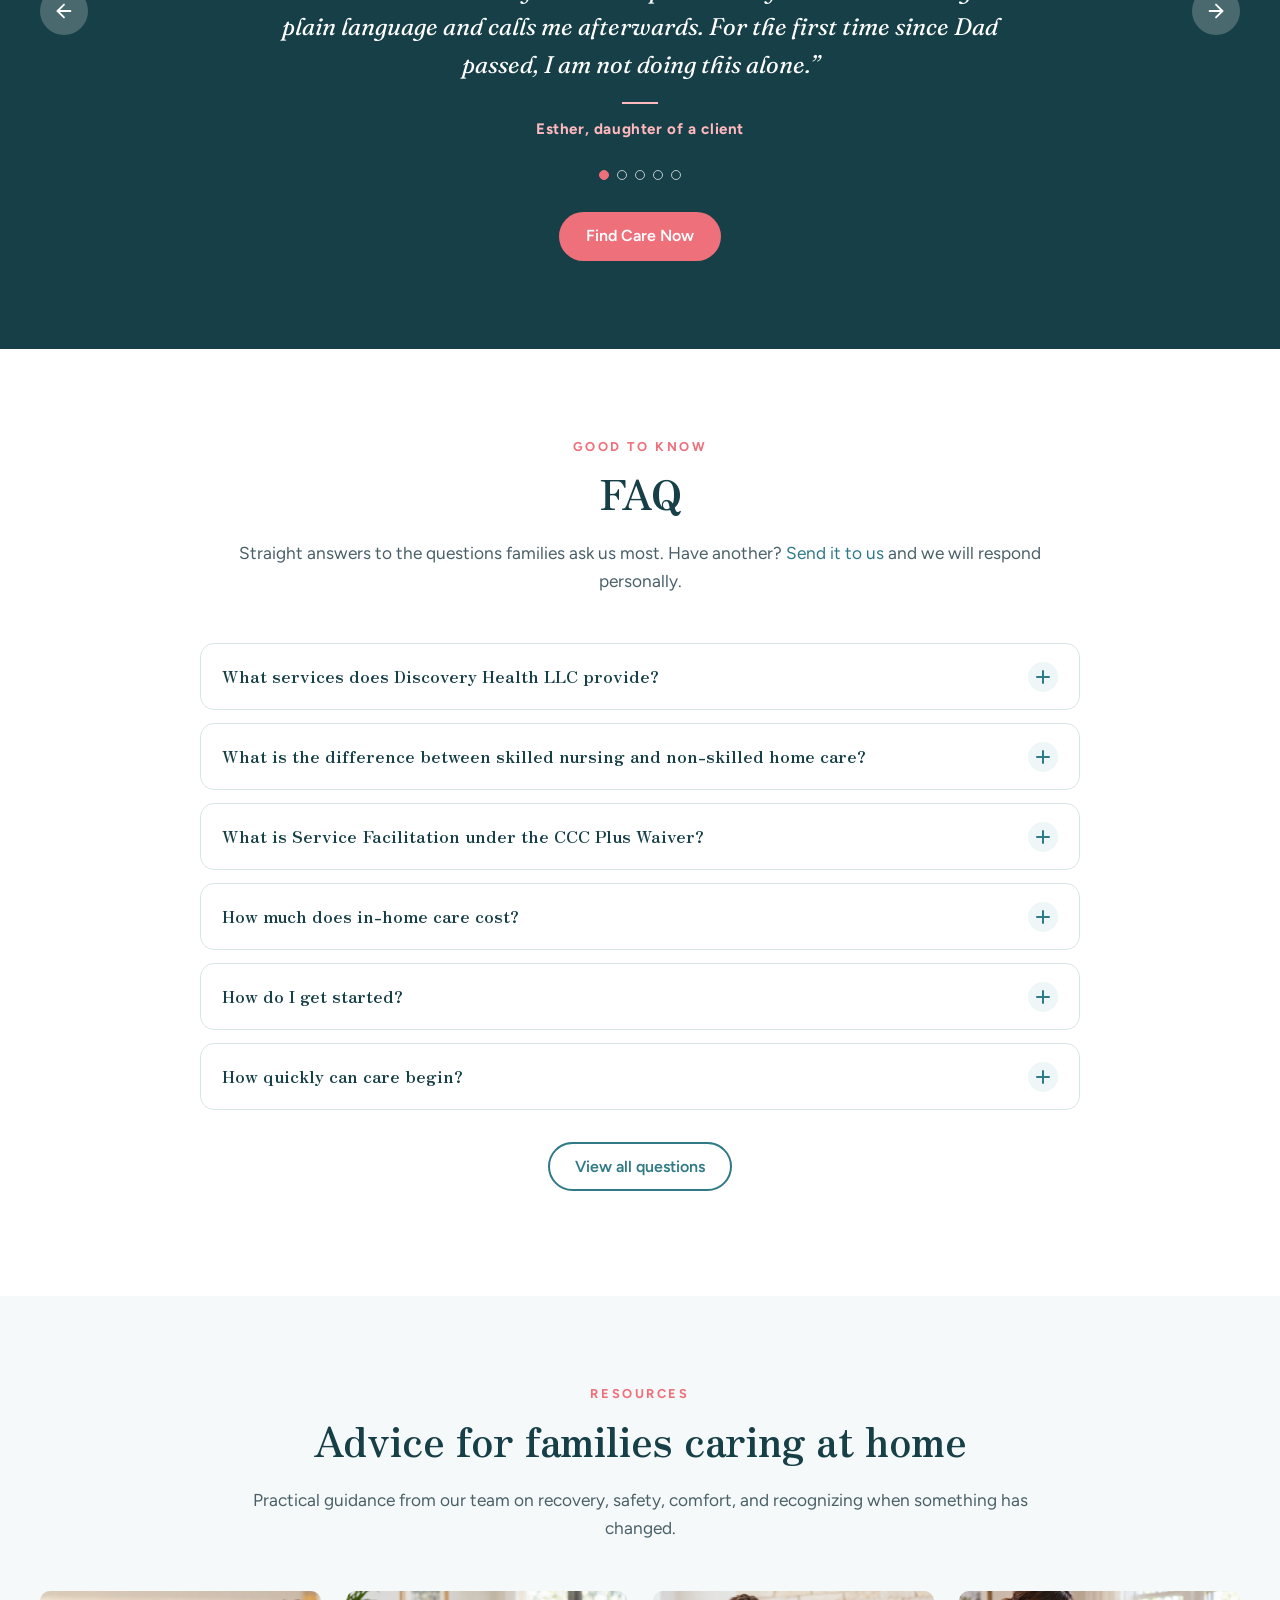
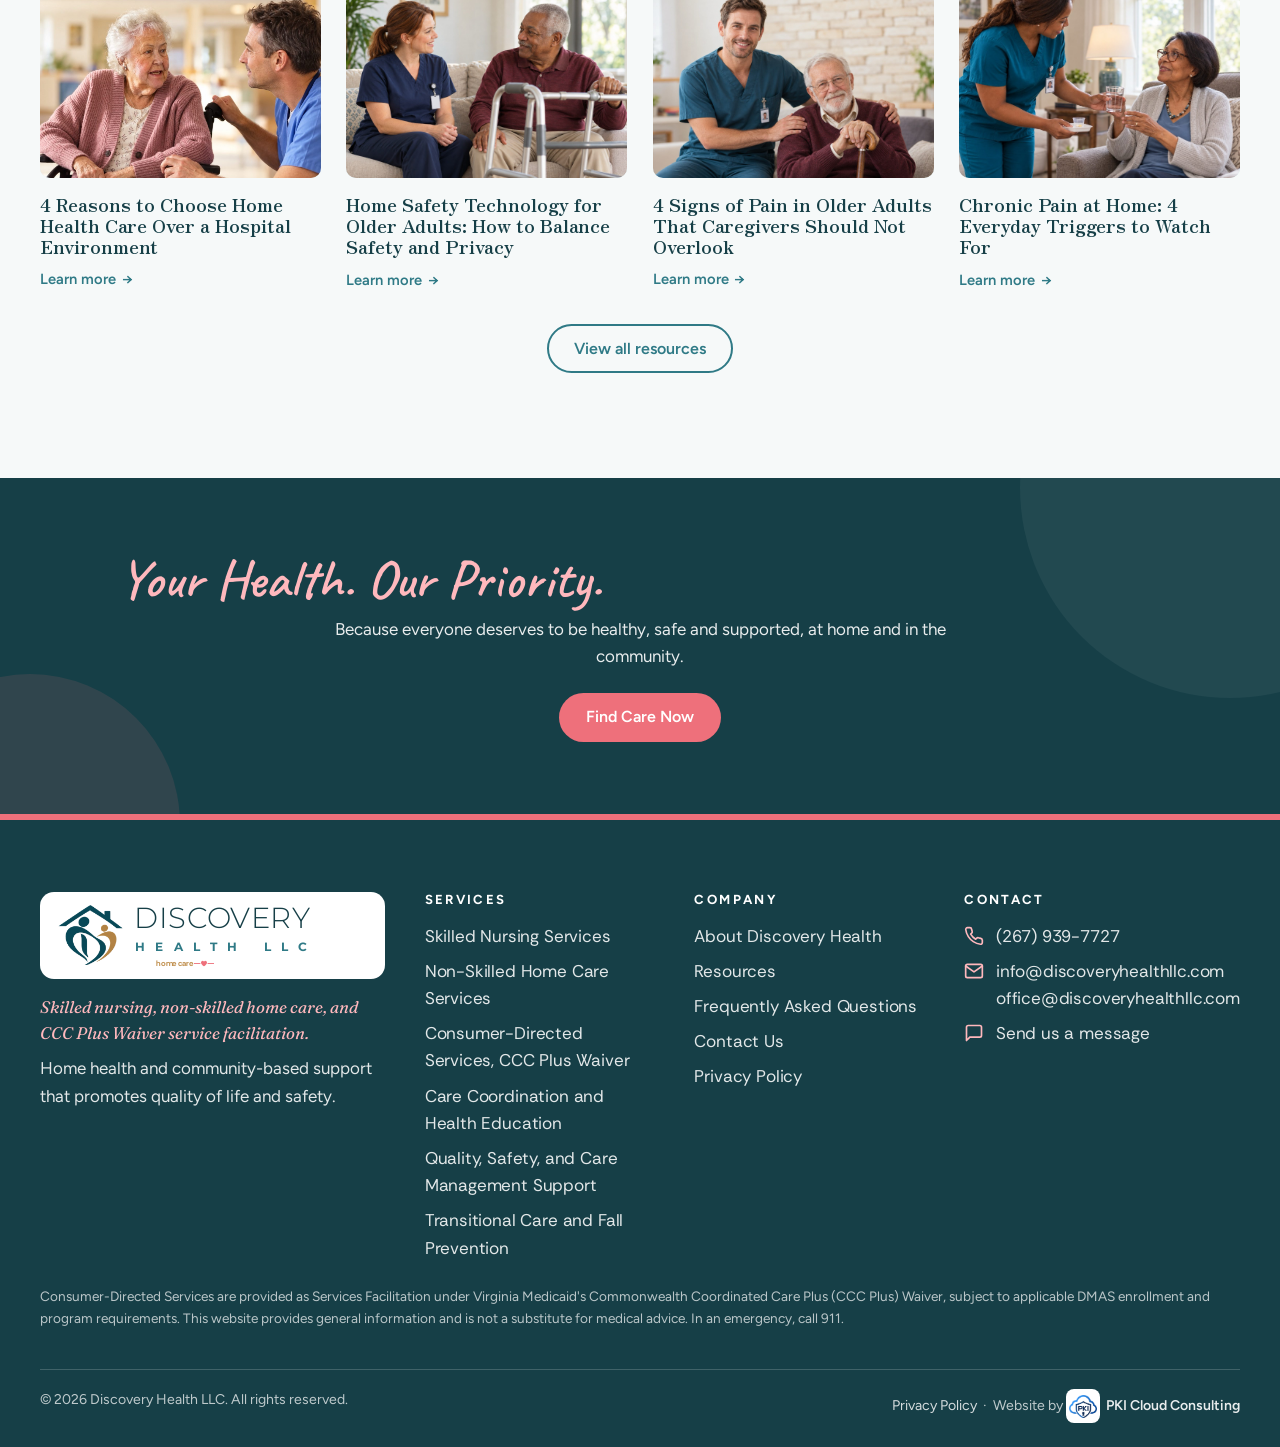
==== commit 7cd48f5f: "Slogan: Compassion. Quality. Safety. Always. 🤖 Generated with Claude Code" ====
--- a/index.html
+++ b/index.html
@@ -19,8 +19,8 @@
 <link rel="icon" type="image/png" sizes="192x192" href="assets/img/favicon-192.png">
 <link rel="apple-touch-icon" href="assets/img/apple-touch-icon.png">
 <link rel="preconnect" href="https://fonts.googleapis.com"><link rel="preconnect" href="https://fonts.gstatic.com" crossorigin><link href="https://fonts.googleapis.com/css2?family=Figtree:wght@400;500;600;700;800&family=Caveat:wght@600&family=Fraunces:ital,opsz,wght@0,9..144,600;1,9..144,400;1,9..144,600&family=Rethink+Sans:wght@500;600;700&family=Nunito:wght@600;700;800;900&family=Nunito+Sans:opsz,wght@6..12,400;6..12,800&family=Syncopate:wght@700&family=Lexend+Exa:wght@700&family=Montserrat:wght@300;400;500;600;700&family=Crimson+Pro:wght@400;500;600&family=Zen+Antique+Soft&display=swap" rel="stylesheet">
-<link rel="stylesheet" href="assets/css/dh.css?ver=dh-82">
-<link rel="stylesheet" href="assets/chatbot/dh-chatbot.css?ver=dh-82">
+<link rel="stylesheet" href="assets/css/dh.css?ver=dh-83">
+<link rel="stylesheet" href="assets/chatbot/dh-chatbot.css?ver=dh-83">
 <script type="application/ld+json">{
 "@context": "https://schema.org",
 "@type": "MedicalBusiness",
@@ -35,7 +35,7 @@
 "@type": "State",
 "name": "Virginia"
 },
-"slogan": "Compassion. Quality of Life. Safety. Always."
+"slogan": "Compassion. Quality. Safety. Always."
 }</script>
 </head>
 <body data-page="home">
@@ -96,7 +96,7 @@
     <g class="hpm-house" transform="translate(318 10) scale(0.6)"><path d="M0 34 L28 10 L56 34"/><path d="M8 28 V60 H48 V28"/><path d="M22 60 V44 H34 V60"/></g>
   </svg>
   <div class="container hero-content">
-    <p class="hero-slogan rise" style="--d:.05s">Compassion. Quality of Life. Safety. Always.</p>
+    <p class="hero-slogan rise" style="--d:.05s">Compassion. Quality. Safety. Always.</p>
     <h1 class="hero-title rise" style="--d:.15s"><span class="hl-a">Discover care that brings</span> <span class="hl-b"><span class="hero-word" aria-live="polite">comfort home</span><span class="hero-caret" aria-hidden="true"></span></span></h1>
     <p class="hero-lede rise" style="--d:.3s"><span class="lede-phone">Discovery Health LLC provides home health and community-based support services designed to promote quality of life and safety.</span><span class="lede-short2">Discovery Health LLC helps the people you love stay safe, well, and independent in the home they know best.</span></p>
     <div class="hero-ctas rise" style="--d:.45s">
@@ -401,7 +401,7 @@
     <button class="dh-qr__close" type="button" aria-label="Hide">&times;</button>
   </div>
 </div>
-<script src="assets/js/dh.js?ver=dh-82"></script>
-<script src="assets/chatbot/dh-chatbot.js?ver=dh-82" defer></script>
+<script src="assets/js/dh.js?ver=dh-83"></script>
+<script src="assets/chatbot/dh-chatbot.js?ver=dh-83" defer></script>
 </body>
 </html>
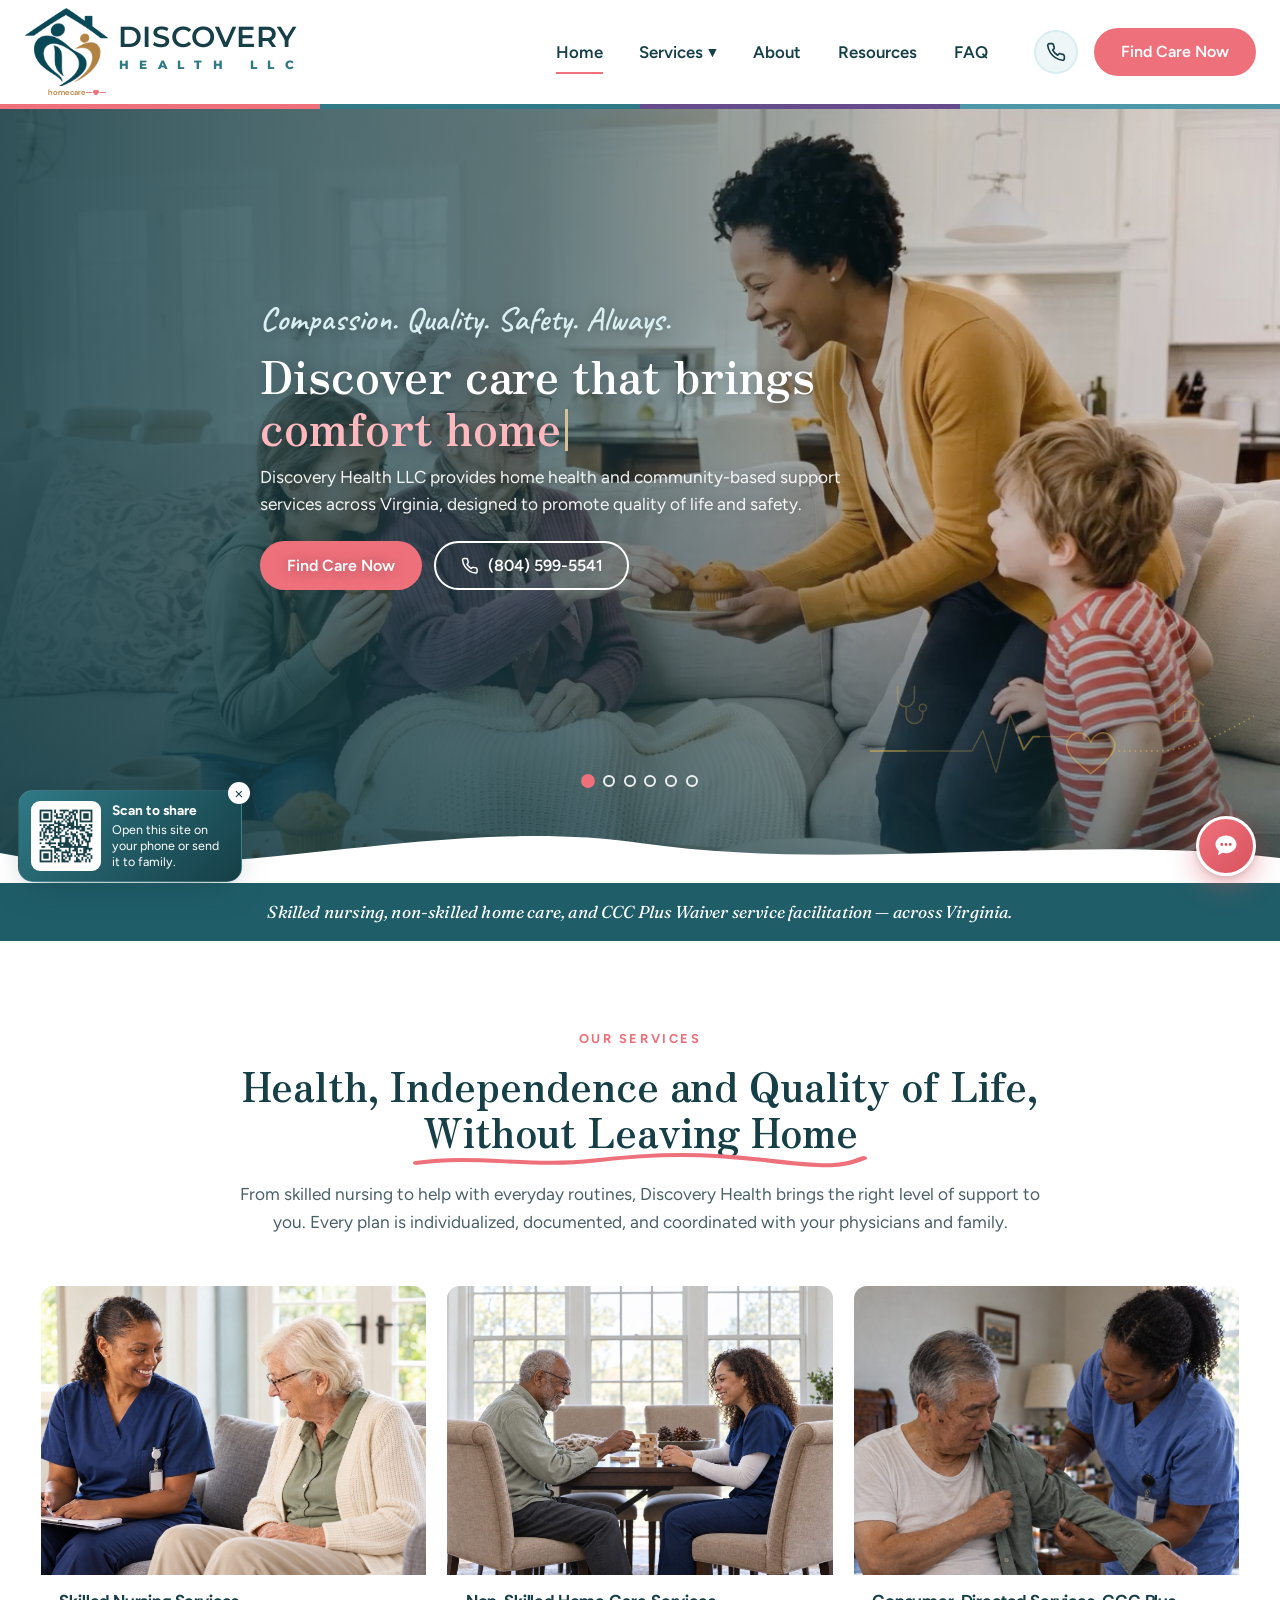
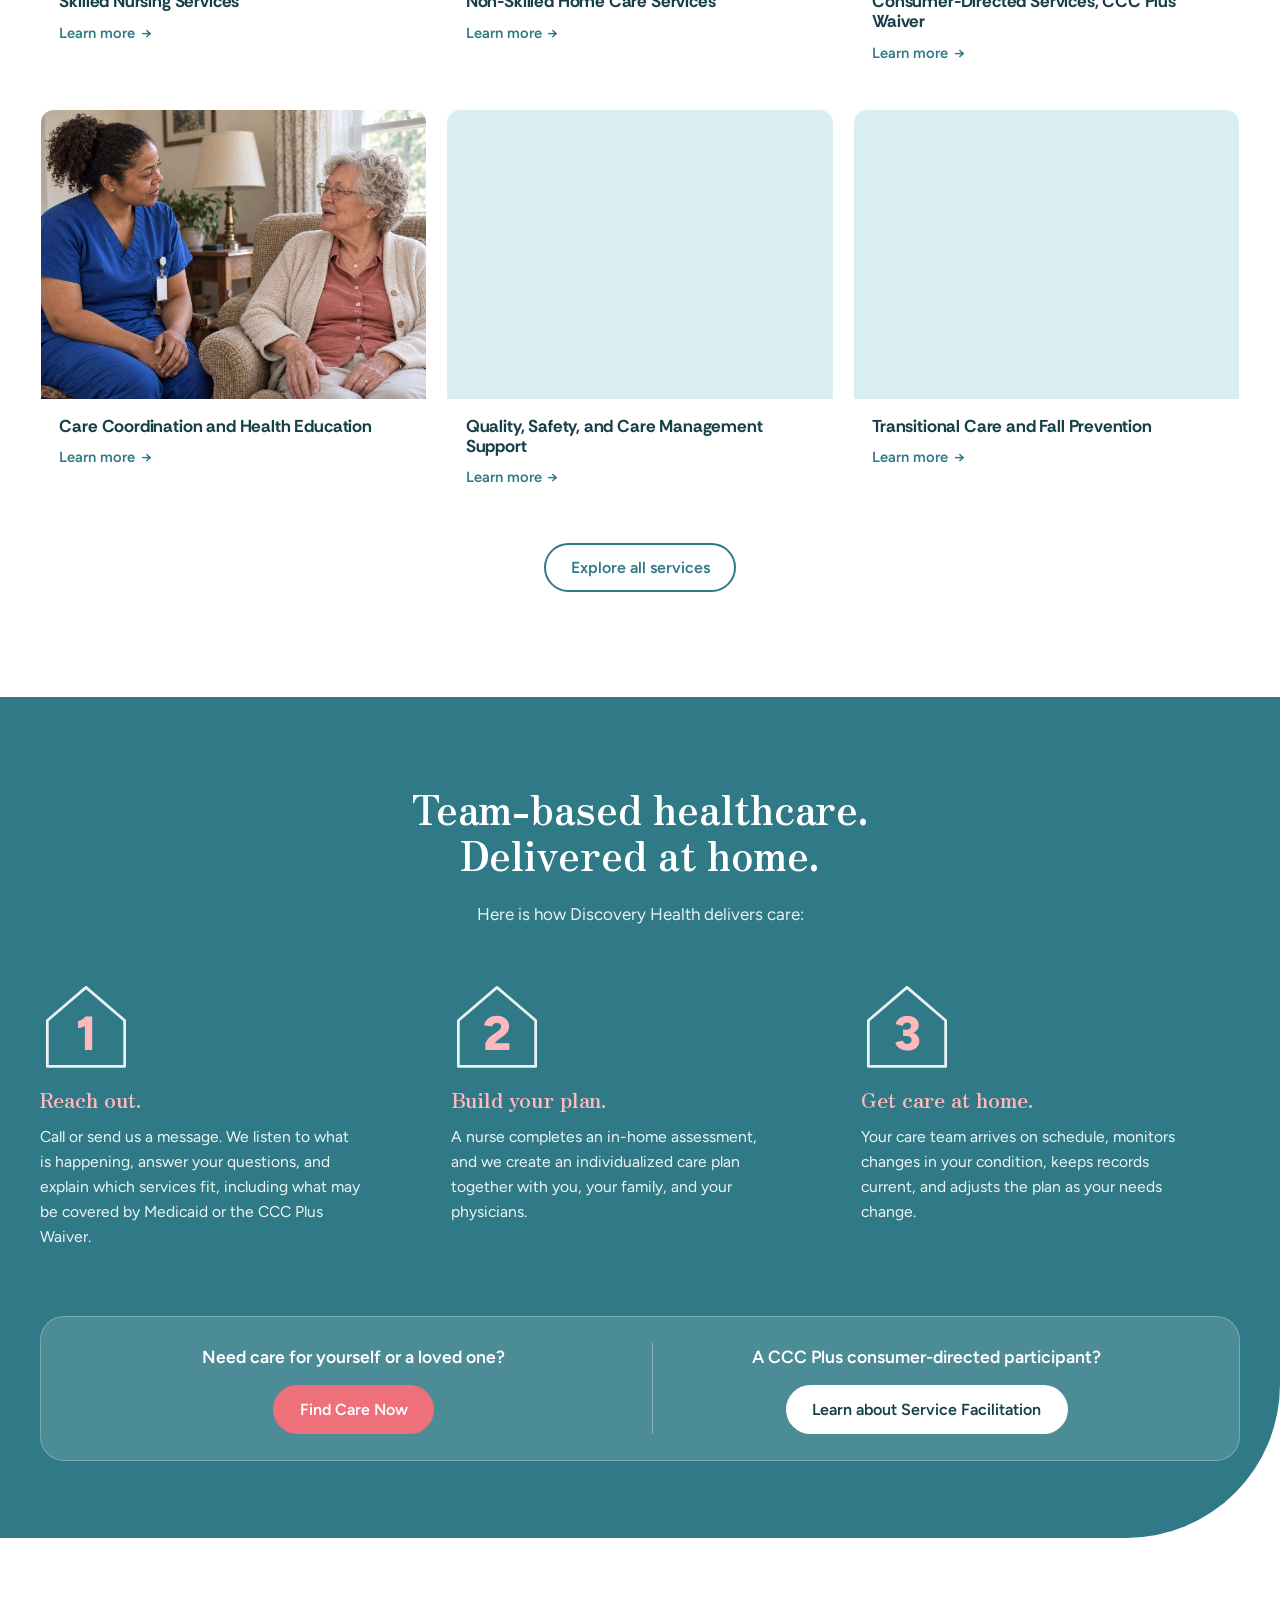
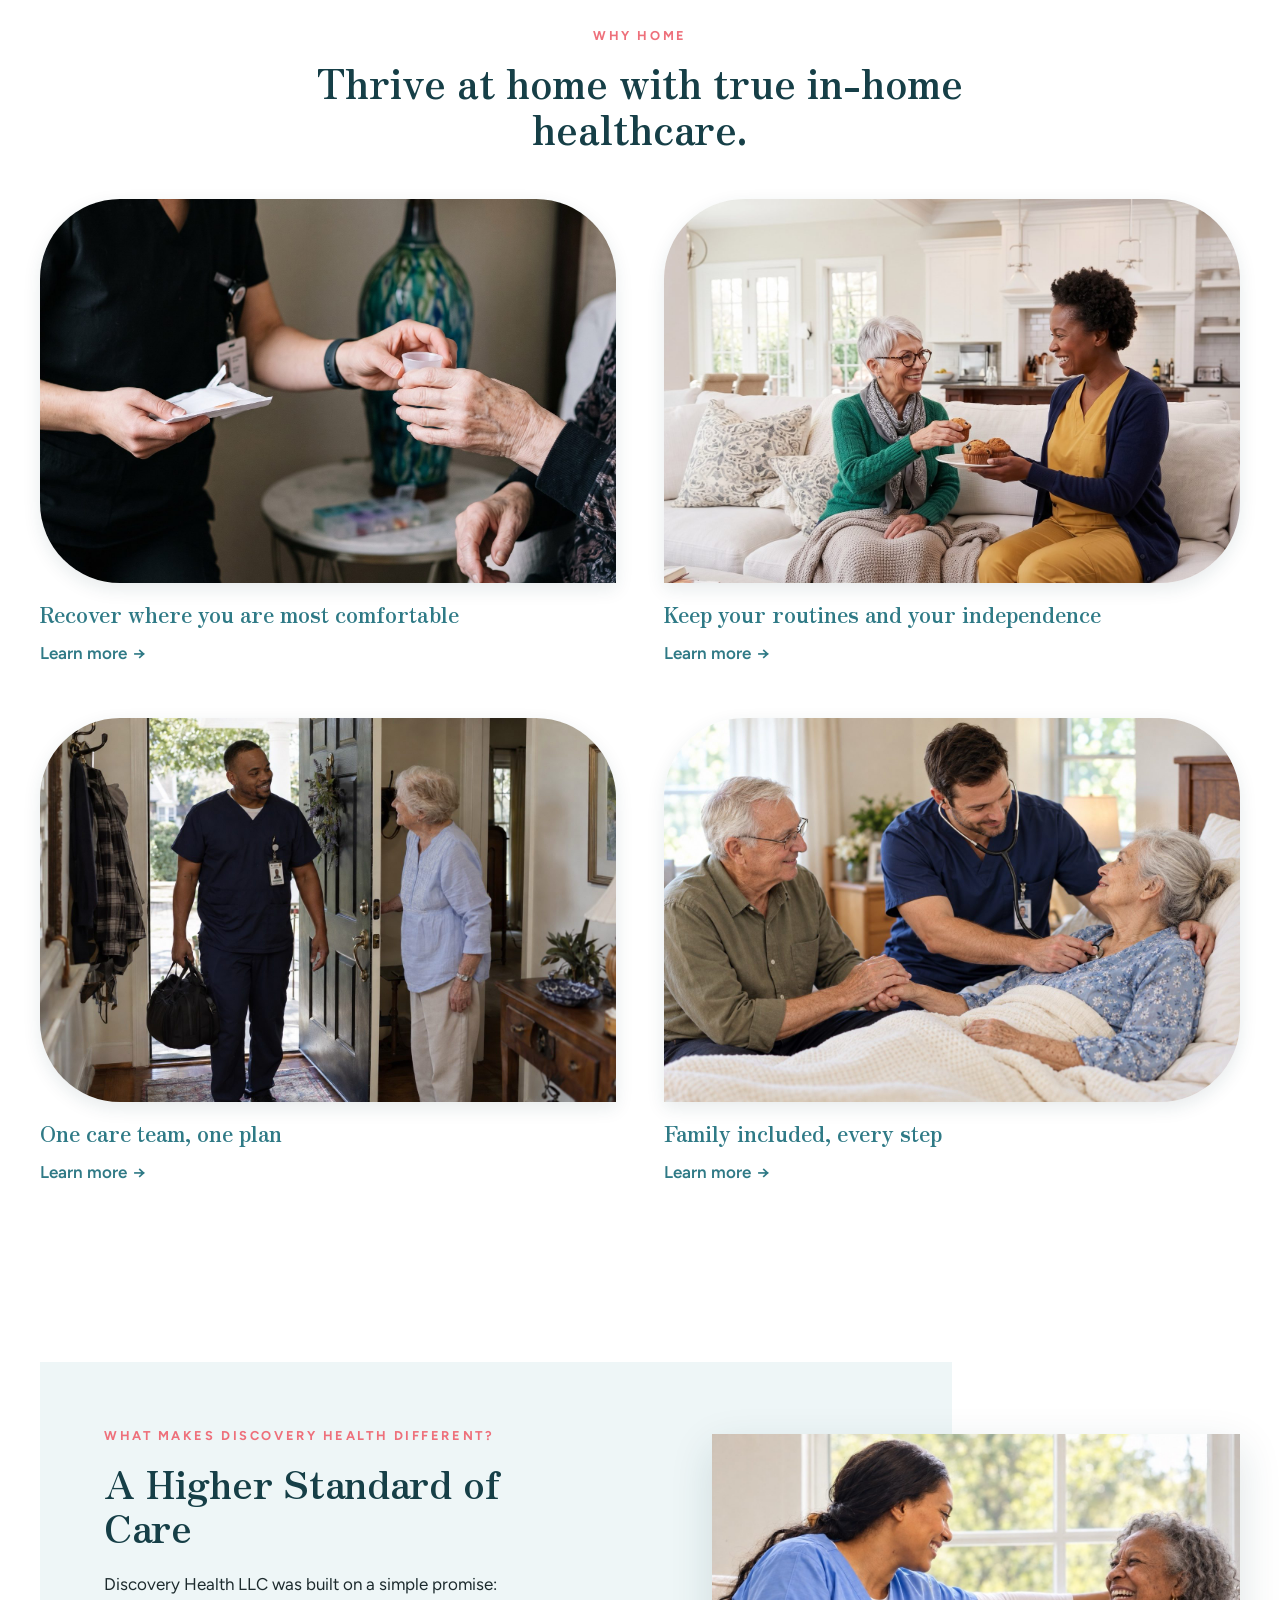
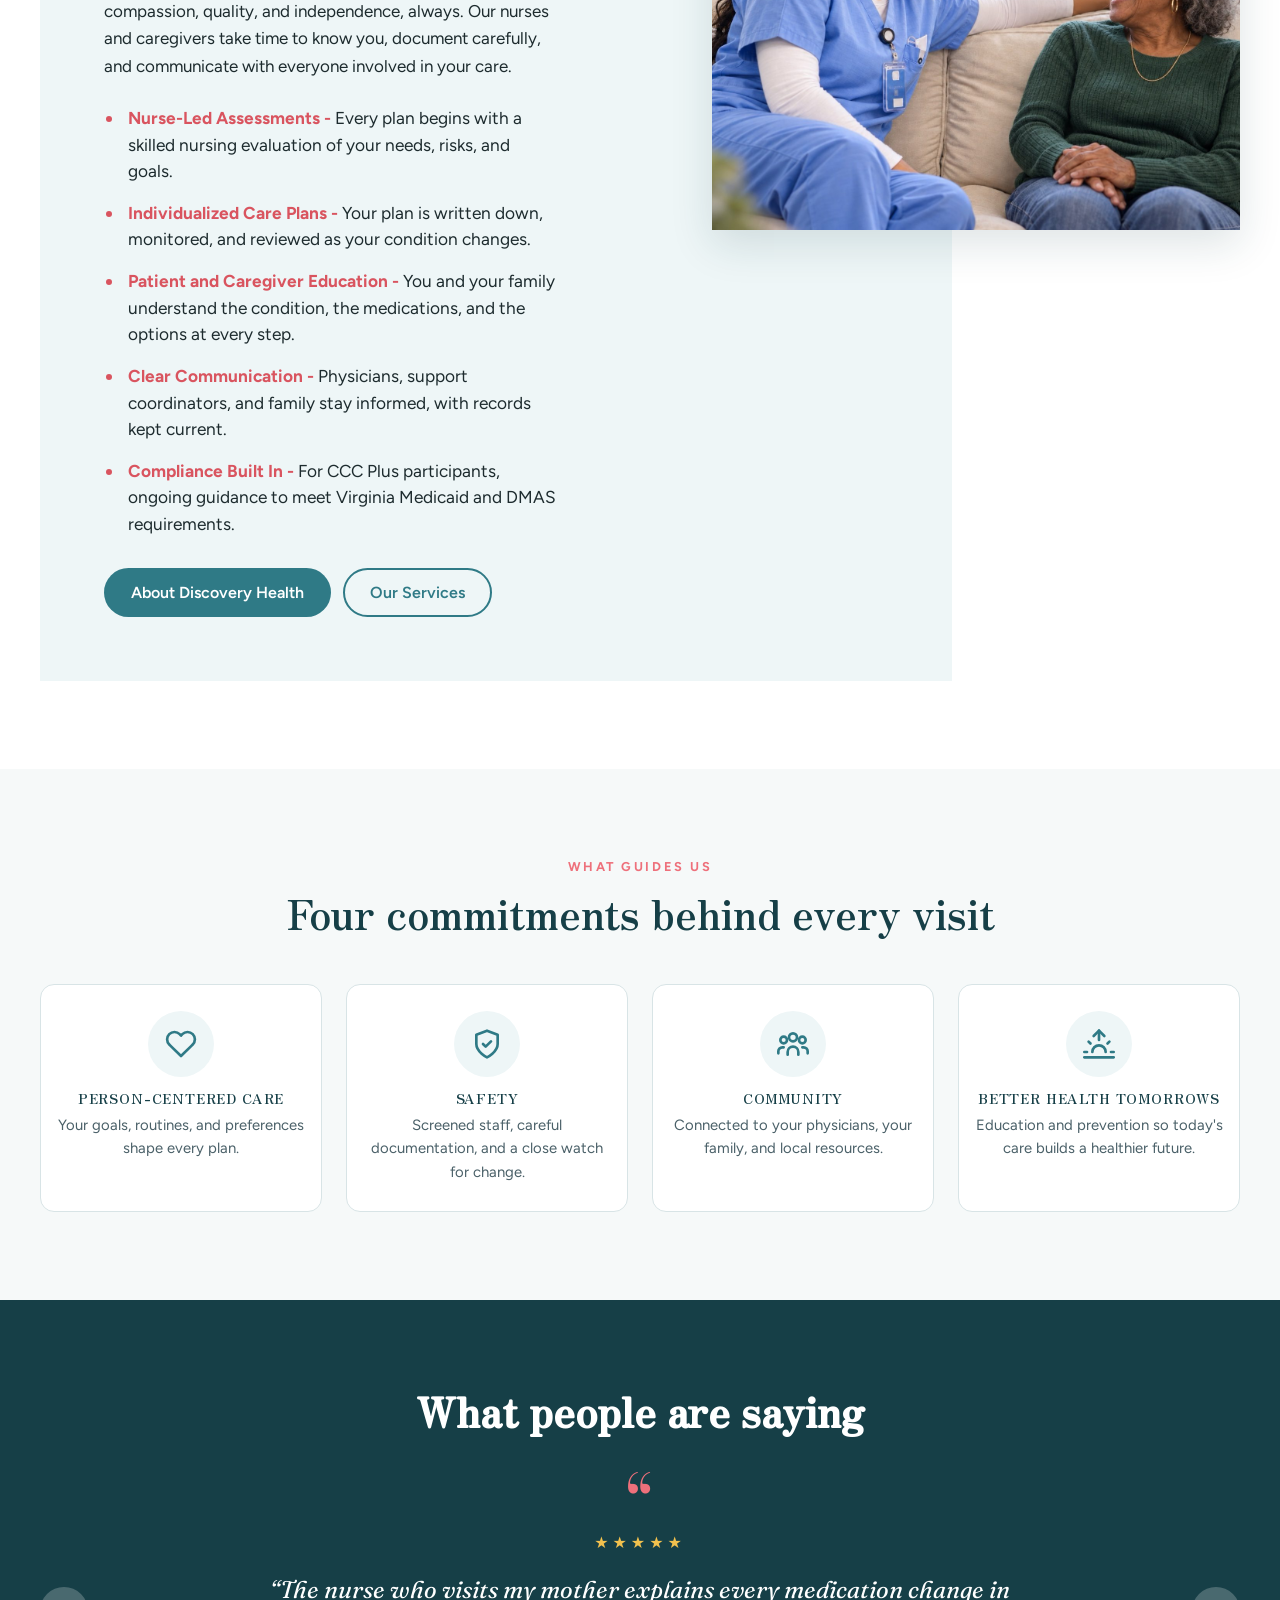
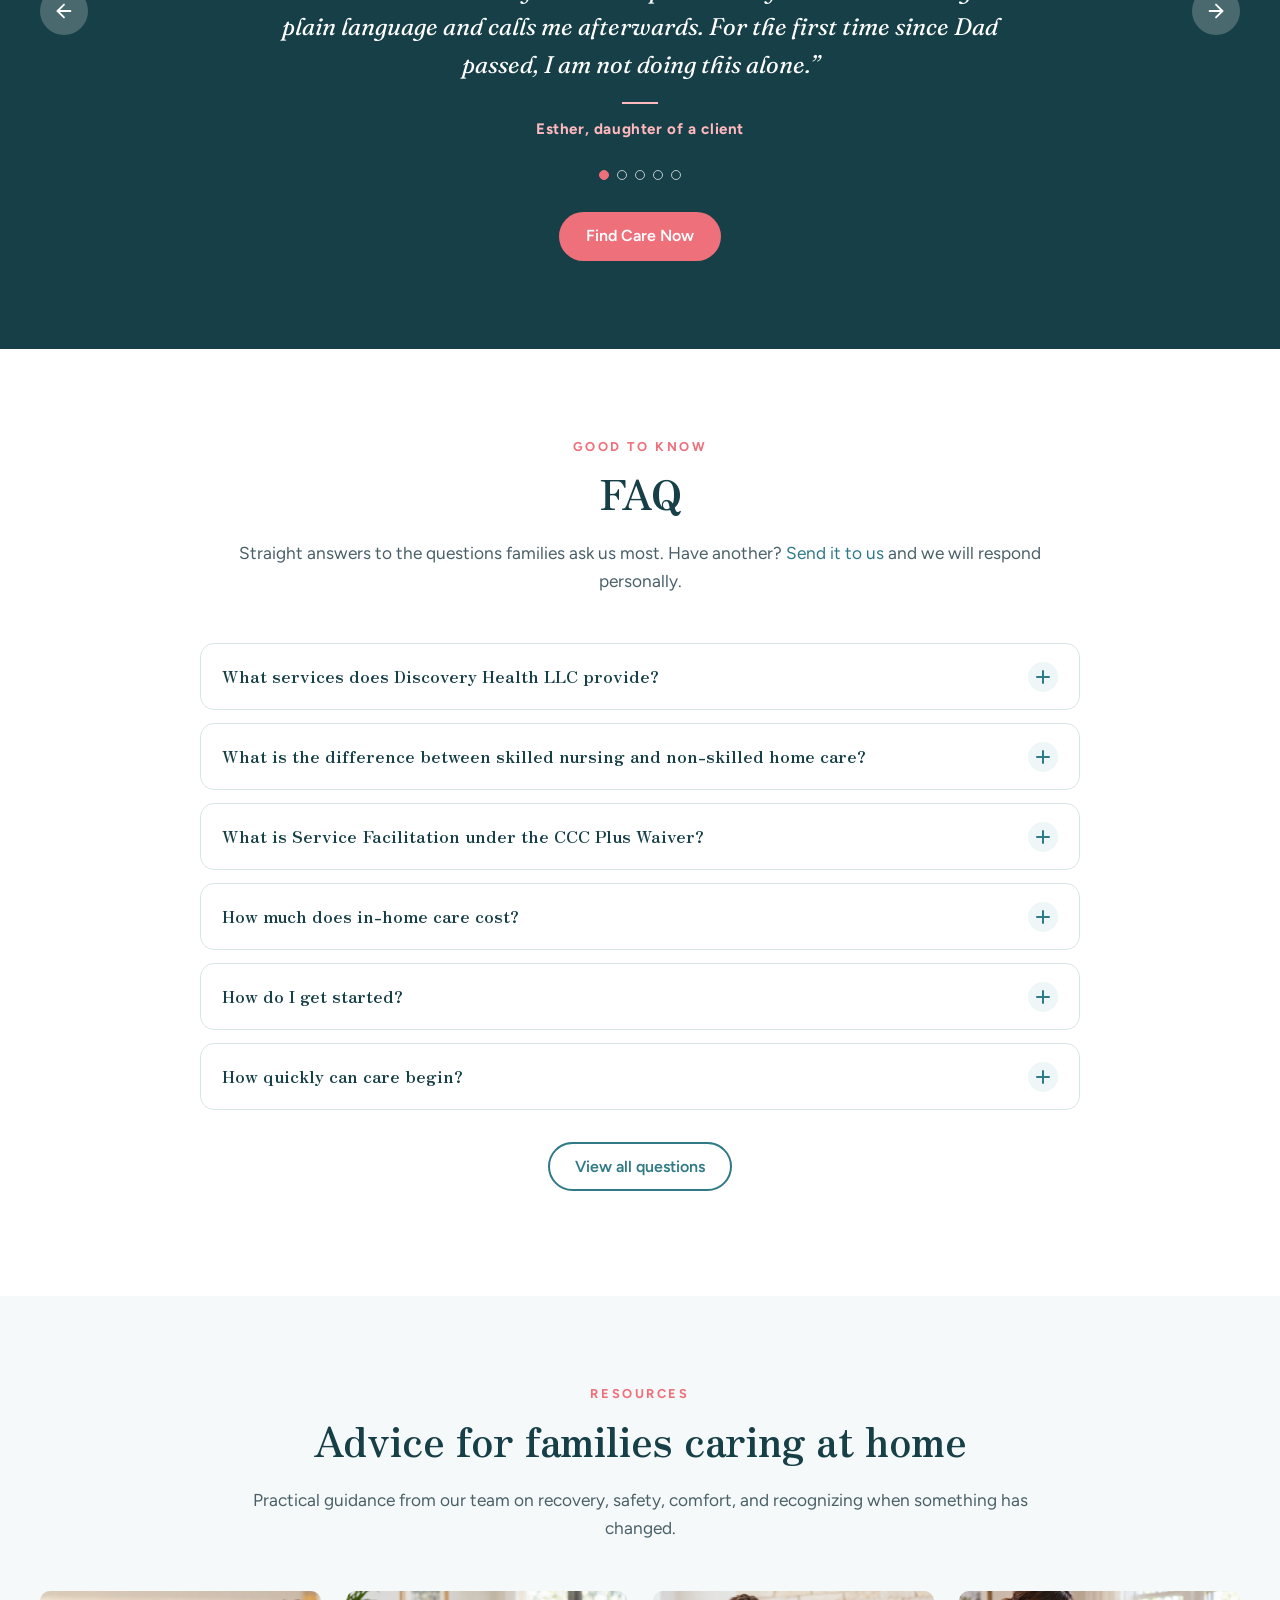
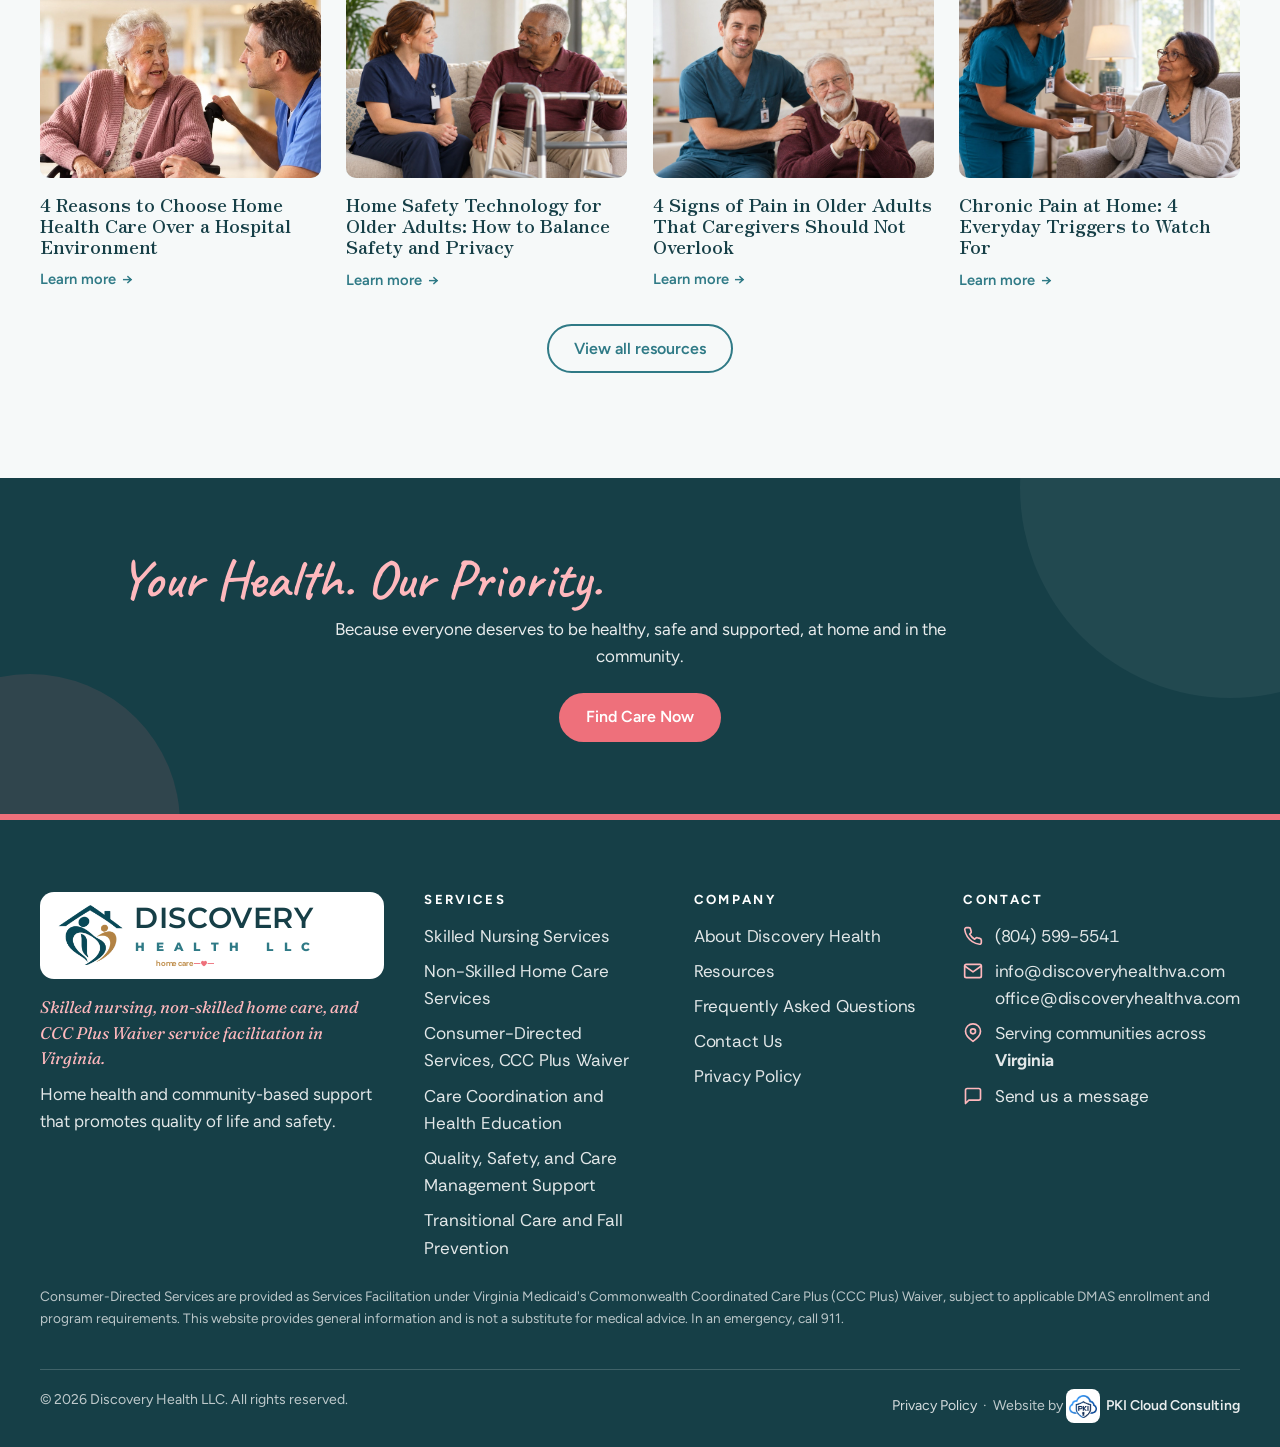
==== commit 36d4b976: "Rebrand to discoveryhealthva.com and make the Virginia service area explicit Domain, contact details" ====
--- a/index.html
+++ b/index.html
@@ -3,38 +3,48 @@
 <head>
 <meta charset="utf-8">
 <meta name="viewport" content="width=device-width, initial-scale=1, viewport-fit=cover">
-<title>Discovery Health LLC | Home Health and Community-Based Care</title>
-<meta name="description" content="Discovery Health LLC provides skilled nursing, non-skilled home care, CCC Plus Waiver service facilitation, care coordination and health education at home. Call (267) 939-7727.">
-<link rel="canonical" href="https://www.discoveryhealthllc.com/">
+<title>Discovery Health LLC | Home Health and Community-Based Care in Virginia</title>
+<meta name="description" content="Discovery Health LLC provides skilled nursing, non-skilled home care, CCC Plus Waiver service facilitation, care coordination and health education at home across Virginia. Call (804) 599-5541.">
+<link rel="canonical" href="https://www.discoveryhealthva.com/">
 <meta property="og:type" content="website">
 <meta property="og:site_name" content="Discovery Health LLC">
-<meta property="og:title" content="Discovery Health LLC | Home Health and Community-Based Care">
-<meta property="og:description" content="Discovery Health LLC provides skilled nursing, non-skilled home care, CCC Plus Waiver service facilitation, care coordination and health education at home. Call (267) 939-7727.">
-<meta property="og:url" content="https://www.discoveryhealthllc.com/">
-<meta property="og:image" content="https://www.discoveryhealthllc.com/assets/img/og-share.jpeg">
+<meta property="og:title" content="Discovery Health LLC | Home Health and Community-Based Care in Virginia">
+<meta property="og:description" content="Discovery Health LLC provides skilled nursing, non-skilled home care, CCC Plus Waiver service facilitation, care coordination and health education at home across Virginia. Call (804) 599-5541.">
+<meta property="og:url" content="https://www.discoveryhealthva.com/">
+<meta property="og:image" content="https://www.discoveryhealthva.com/assets/img/og-share.jpeg">
 <meta name="twitter:card" content="summary_large_image">
 <meta name="theme-color" content="#2f7a86">
+<meta name="geo.region" content="US-VA">
+<meta name="geo.placename" content="Virginia">
+<meta name="ICBM" content="37.5407, -77.4360">
 <link rel="icon" href="favicon.ico" sizes="any">
 <link rel="icon" type="image/png" sizes="32x32" href="assets/img/favicon-32.png">
 <link rel="icon" type="image/png" sizes="192x192" href="assets/img/favicon-192.png">
 <link rel="apple-touch-icon" href="assets/img/apple-touch-icon.png">
-<link rel="preconnect" href="https://fonts.googleapis.com"><link rel="preconnect" href="https://fonts.gstatic.com" crossorigin><link href="https://fonts.googleapis.com/css2?family=Figtree:wght@400;500;600;700;800&family=Caveat:wght@600&family=Fraunces:ital,opsz,wght@0,9..144,600;1,9..144,400;1,9..144,600&family=Rethink+Sans:wght@500;600;700&family=Nunito:wght@600;700;800;900&family=Nunito+Sans:opsz,wght@6..12,400;6..12,800&family=Syncopate:wght@700&family=Lexend+Exa:wght@700&family=Montserrat:wght@300;400;500;600;700&family=Crimson+Pro:wght@400;500;600&family=Zen+Antique+Soft&display=swap" rel="stylesheet">
-<link rel="stylesheet" href="assets/css/dh.css?ver=dh-83">
-<link rel="stylesheet" href="assets/chatbot/dh-chatbot.css?ver=dh-83">
+<link rel="preconnect" href="https://fonts.googleapis.com"><link rel="preconnect" href="https://fonts.gstatic.com" crossorigin><link href="https://fonts.googleapis.com/css2?family=Figtree:wght@400;500;600;700;800&family=Caveat:wght@600&family=Fraunces:ital,opsz,wght@0,9..144,600;1,9..144,400;1,9..144,600&family=Rethink+Sans:wght@500;600;700&family=Nunito:wght@600;700;800;900&family=Nunito+Sans:opsz,wght@6..12,400;6..12,800&family=Syncopate:wght@700&family=Lexend+Exa:wght@700&family=Montserrat:wght@300;400;500;600;700;800&family=Crimson+Pro:wght@400;500;600&family=Zen+Antique+Soft&display=swap" rel="stylesheet">
+<link rel="stylesheet" href="assets/css/dh.css?ver=dh-85">
+<link rel="stylesheet" href="assets/chatbot/dh-chatbot.css?ver=dh-85">
 <script type="application/ld+json">{
 "@context": "https://schema.org",
 "@type": "MedicalBusiness",
 "name": "Discovery Health LLC",
 "description": "Home health and community-based support services: skilled nursing, non-skilled home care, CCC Plus Waiver service facilitation, care coordination and health education.",
-"url": "https://www.discoveryhealthllc.com/",
-"logo": "https://www.discoveryhealthllc.com/assets/img/logo-stacked.png",
-"image": "https://www.discoveryhealthllc.com/assets/img/og-share.jpeg",
-"telephone": "+12679397727",
-"email": "info@discoveryhealthllc.com",
+"url": "https://www.discoveryhealthva.com/",
+"logo": "https://www.discoveryhealthva.com/assets/img/logo-stacked.png",
+"image": "https://www.discoveryhealthva.com/assets/img/og-share.jpeg",
+"telephone": "+18045995541",
+"email": "info@discoveryhealthva.com",
+"address": {
+"@type": "PostalAddress",
+"addressRegion": "VA",
+"addressCountry": "US"
+},
 "areaServed": {
 "@type": "State",
-"name": "Virginia"
+"name": "Virginia",
+"alternateName": "Commonwealth of Virginia"
 },
+"availableLanguage": "en",
 "slogan": "Compassion. Quality. Safety. Always."
 }</script>
 </head>
@@ -98,16 +108,16 @@
   <div class="container hero-content">
     <p class="hero-slogan rise" style="--d:.05s">Compassion. Quality. Safety. Always.</p>
     <h1 class="hero-title rise" style="--d:.15s"><span class="hl-a">Discover care that brings</span> <span class="hl-b"><span class="hero-word" aria-live="polite">comfort home</span><span class="hero-caret" aria-hidden="true"></span></span></h1>
-    <p class="hero-lede rise" style="--d:.3s"><span class="lede-phone">Discovery Health LLC provides home health and community-based support services designed to promote quality of life and safety.</span><span class="lede-short2">Discovery Health LLC helps the people you love stay safe, well, and independent in the home they know best.</span></p>
+    <p class="hero-lede rise" style="--d:.3s"><span class="lede-phone">Discovery Health LLC provides home health and community-based support services across Virginia, designed to promote quality of life and safety.</span><span class="lede-short2">Discovery Health LLC helps the people you love stay safe, well, and independent in the home they know best, here in Virginia.</span></p>
     <div class="hero-ctas rise" style="--d:.45s">
       <a class="btn btn-primary" href="contact/">Find Care Now</a>
-      <a class="btn btn-ghost" href="tel:+12679397727"><svg viewBox="0 0 24 24" fill="none" stroke="currentColor" stroke-width="2" stroke-linecap="round" stroke-linejoin="round" aria-hidden="true"><path d="M22 16.9v3a2 2 0 0 1-2.2 2 19.8 19.8 0 0 1-8.6-3.1 19.5 19.5 0 0 1-6-6A19.8 19.8 0 0 1 2.1 4.2 2 2 0 0 1 4.1 2h3a2 2 0 0 1 2 1.7c.1.9.4 1.8.7 2.7a2 2 0 0 1-.5 2.1L8 9.8a16 16 0 0 0 6 6l1.3-1.3a2 2 0 0 1 2.1-.4c.9.3 1.8.6 2.7.7a2 2 0 0 1 1.7 2z"/></svg> (267) 939-7727</a>
+      <a class="btn btn-ghost" href="tel:+18045995541"><svg viewBox="0 0 24 24" fill="none" stroke="currentColor" stroke-width="2" stroke-linecap="round" stroke-linejoin="round" aria-hidden="true"><path d="M22 16.9v3a2 2 0 0 1-2.2 2 19.8 19.8 0 0 1-8.6-3.1 19.5 19.5 0 0 1-6-6A19.8 19.8 0 0 1 2.1 4.2 2 2 0 0 1 4.1 2h3a2 2 0 0 1 2 1.7c.1.9.4 1.8.7 2.7a2 2 0 0 1-.5 2.1L8 9.8a16 16 0 0 0 6 6l1.3-1.3a2 2 0 0 1 2.1-.4c.9.3 1.8.6 2.7.7a2 2 0 0 1 1.7 2z"/></svg> (804) 599-5541</a>
     </div>
   </div>
   <svg class="hero-wave" viewBox="0 0 1440 70" preserveAspectRatio="none" aria-hidden="true"><path d="M0 40 C 240 80, 480 0, 720 30 C 960 60, 1200 20, 1440 45 L1440 70 L0 70 Z" fill="#ffffff"/></svg>
 </section>
 
-<div class="ribbon ribbon-note">Skilled nursing, non-skilled home care, and CCC Plus Waiver service facilitation.</div>
+<div class="ribbon ribbon-note">Skilled nursing, non-skilled home care, and CCC Plus Waiver service facilitation &mdash; across Virginia.</div>
 
 <!-- Services -->
 <section class="section" id="services">
@@ -135,7 +145,7 @@
     <a class="link-more" href="services/#home-care">Learn more</a>
   </div>
 </article><article class="svc-card reveal">
-  <a class="svc-photo" href="services/#consumer-directed" tabindex="-1" aria-hidden="true"><img src="assets/img/care-dressing-help-1.jpeg" alt="" style="object-position:center 25%" loading="lazy" decoding="async"></a>
+  <a class="svc-photo" href="services/#consumer-directed" tabindex="-1" aria-hidden="true"><img src="assets/img/care-dressing-help-1.jpeg?v=2" alt="" style="object-position:center 25%" loading="lazy" decoding="async"></a>
   <div class="svc-icon bg-purple"><svg viewBox="0 0 24 24" fill="none" stroke="currentColor" stroke-width="2" stroke-linecap="round" stroke-linejoin="round" aria-hidden="true"><path d="M17 21v-2a4 4 0 0 0-4-4H5a4 4 0 0 0-4 4v2"/><circle cx="9" cy="7" r="4"/><path d="M23 21v-2a4 4 0 0 0-3-3.9"/><path d="M16 3.1a4 4 0 0 1 0 7.8"/></svg></div>
   <div class="svc-body">
     <h3><a class="svc-title" href="services/#consumer-directed">Consumer-Directed Services, CCC Plus Waiver</a></h3>
@@ -298,7 +308,7 @@
 <details class="faq"><summary>What is the difference between skilled nursing and non-skilled home care?<span class="pm" aria-hidden="true"></span></summary><div class="faq-body"><p>Skilled nursing is clinical care performed by a licensed nurse, such as nursing assessments, wound care and dressing changes, medication management, monitoring of vital signs, and post-hospital or post-surgical care. It is often ordered by a physician to treat or monitor a specific condition.</p><p>Non-skilled home care is hands-on help with everyday life: bathing, dressing, grooming, toileting, mobility and transfers, meal preparation, light housekeeping related to the person's care, and companionship. Many families use both, and we coordinate them under one plan.</p></div></details>
 <details class="faq"><summary>What is Service Facilitation under the CCC Plus Waiver?<span class="pm" aria-hidden="true"></span></summary><div class="faq-body"><p>Virginia Medicaid's Commonwealth Coordinated Care Plus (CCC Plus) Waiver allows eligible participants to direct their own personal care by hiring and managing their own attendants, with an Employer of Record (EOR) handling the employer responsibilities. A service facilitator supports that arrangement: completing the initial assessment, helping develop the service plan, explaining the roles of the EOR, attendant, and facilitator, assisting with recruiting and hiring attendants and with employer paperwork, completing required follow-up visits and reassessments, and keeping the required records.</p><p>Discovery Health LLC provides Services Facilitation for eligible CCC Plus consumer-directed participants, subject to current Virginia DMAS requirements and program availability.</p></div></details>
 <details class="faq"><summary>How much does in-home care cost?<span class="pm" aria-hidden="true"></span></summary><div class="faq-body"><p>The cost depends on the type of care, how often visits are needed, and how long each visit lasts. For eligible individuals, some services may be covered through Virginia Medicaid programs, including the CCC Plus Waiver, and other coverage such as long-term care insurance may apply. Call us and we will review the options for your situation with no obligation.</p></div></details>
-<details class="faq"><summary>How do I get started?<span class="pm" aria-hidden="true"></span></summary><div class="faq-body"><p>Call <a href="tel:+12679397727">(267) 939-7727</a> or send us a message through the contact page. We will listen to what is happening, answer your questions, and explain which services fit. A nurse then completes an in-home assessment, and we build an individualized care plan together with you, your family, and your physicians. Care begins once the plan and any required authorizations are in place.</p></div></details>
+<details class="faq"><summary>How do I get started?<span class="pm" aria-hidden="true"></span></summary><div class="faq-body"><p>Call <a href="tel:+18045995541">(804) 599-5541</a> or send us a message through the contact page. We will listen to what is happening, answer your questions, and explain which services fit. A nurse then completes an in-home assessment, and we build an individualized care plan together with you, your family, and your physicians. Care begins once the plan and any required authorizations are in place.</p></div></details>
 <details class="faq"><summary>How quickly can care begin?<span class="pm" aria-hidden="true"></span></summary><div class="faq-body"><p>We aim to begin as soon as possible after the assessment. For private arrangements this can be quick. Services covered through Medicaid or the CCC Plus Waiver depend on authorization from DMAS or the managed care organization, and we will keep you informed at each step.</p></div></details>
     </div>
     <p class="text-center mt-2 reveal"><a class="btn btn-outline" href="faq/">View all questions</a></p>
@@ -358,7 +368,7 @@
     <div class="footer-grid">
       <div class="footer-brand">
         <div class="logo-card brand"><img class="brand-mark" src="assets/img/logo-mark.png" alt="" width="240" height="220"><span class="brand-text brand-v4"><span class="brand-word2"><span class="brand-wm-text privia" aria-label="Discovery Health LLC"><span class="w1" aria-hidden="true">Discovery</span><span class="w2" aria-hidden="true"><i>H</i><i>E</i><i>A</i><i>L</i><i>T</i><i>H</i><i class="gap"></i><i>L</i><i>L</i><i>C</i></span></span></span><span class="brand-hc2"><svg class="brand-pulse brand-pulse-l" viewBox="0 0 40 16" aria-hidden="true"><path d="M0 9h12l3-6 4 11 4-8 2 3h15" fill="none" stroke="currentColor" stroke-width="1.8" stroke-linecap="round" stroke-linejoin="round"/></svg><span>home care</span><svg class="brand-pulse brand-pulse-r" viewBox="0 0 40 16" aria-hidden="true"><path d="M0 9h12" fill="none" stroke="currentColor" stroke-width="1.8" stroke-linecap="round"/><path d="M20 14.5s-6-3.6-6-7.6a3.1 3.1 0 0 1 6-1.2 3.1 3.1 0 0 1 6 1.2c0 4-6 7.6-6 7.6z" fill="currentColor"/><path d="M28 9h12" fill="none" stroke="currentColor" stroke-width="1.8" stroke-linecap="round"/></svg></span></span></div>
-        <p class="footer-services">Skilled nursing, non-skilled home care, and CCC Plus Waiver service facilitation.</p>
+        <p class="footer-services">Skilled nursing, non-skilled home care, and CCC Plus Waiver service facilitation in Virginia.</p>
         <p>Home health and community-based support that promotes quality of life and safety.</p>
       </div>
       <div>
@@ -378,8 +388,9 @@
       <div>
         <h4>Contact</h4>
         <ul class="footer-contact">
-          <li><svg viewBox="0 0 24 24" fill="none" stroke="currentColor" stroke-width="2" stroke-linecap="round" stroke-linejoin="round" aria-hidden="true"><path d="M22 16.9v3a2 2 0 0 1-2.2 2 19.8 19.8 0 0 1-8.6-3.1 19.5 19.5 0 0 1-6-6A19.8 19.8 0 0 1 2.1 4.2 2 2 0 0 1 4.1 2h3a2 2 0 0 1 2 1.7c.1.9.4 1.8.7 2.7a2 2 0 0 1-.5 2.1L8 9.8a16 16 0 0 0 6 6l1.3-1.3a2 2 0 0 1 2.1-.4c.9.3 1.8.6 2.7.7a2 2 0 0 1 1.7 2z"/></svg><a href="tel:+12679397727">(267) 939-7727</a></li>
-          <li><svg viewBox="0 0 24 24" fill="none" stroke="currentColor" stroke-width="2" stroke-linecap="round" stroke-linejoin="round" aria-hidden="true"><rect x="2" y="4" width="20" height="16" rx="2"/><path d="m22 6-10 7L2 6"/></svg><span><a href="mailto:info@discoveryhealthllc.com">info@discoveryhealthllc.com</a><br><a href="mailto:office@discoveryhealthllc.com">office@discoveryhealthllc.com</a></span></li>
+          <li><svg viewBox="0 0 24 24" fill="none" stroke="currentColor" stroke-width="2" stroke-linecap="round" stroke-linejoin="round" aria-hidden="true"><path d="M22 16.9v3a2 2 0 0 1-2.2 2 19.8 19.8 0 0 1-8.6-3.1 19.5 19.5 0 0 1-6-6A19.8 19.8 0 0 1 2.1 4.2 2 2 0 0 1 4.1 2h3a2 2 0 0 1 2 1.7c.1.9.4 1.8.7 2.7a2 2 0 0 1-.5 2.1L8 9.8a16 16 0 0 0 6 6l1.3-1.3a2 2 0 0 1 2.1-.4c.9.3 1.8.6 2.7.7a2 2 0 0 1 1.7 2z"/></svg><a href="tel:+18045995541">(804) 599-5541</a></li>
+          <li><svg viewBox="0 0 24 24" fill="none" stroke="currentColor" stroke-width="2" stroke-linecap="round" stroke-linejoin="round" aria-hidden="true"><rect x="2" y="4" width="20" height="16" rx="2"/><path d="m22 6-10 7L2 6"/></svg><span><a href="mailto:info@discoveryhealthva.com">info@discoveryhealthva.com</a><br><a href="mailto:office@discoveryhealthva.com">office@discoveryhealthva.com</a></span></li>
+          <li><svg viewBox="0 0 24 24" fill="none" stroke="currentColor" stroke-width="2" stroke-linecap="round" stroke-linejoin="round" aria-hidden="true"><path d="M21 10c0 6-9 12-9 12s-9-6-9-12a9 9 0 0 1 18 0z"/><circle cx="12" cy="10" r="3"/></svg><span>Serving communities across <strong>Virginia</strong></span></li>
           <li><svg viewBox="0 0 24 24" fill="none" stroke="currentColor" stroke-width="2" stroke-linecap="round" stroke-linejoin="round" aria-hidden="true"><path d="M21 15a2 2 0 0 1-2 2H7l-4 4V5a2 2 0 0 1 2-2h14a2 2 0 0 1 2 2z"/></svg><a href="contact/">Send us a message</a></li>
         </ul>
       </div>
@@ -394,14 +405,14 @@
 <!-- Share / QR widget (desktop only). Regenerate assets/img/site-qr.png when the custom domain goes live. -->
 <div class="dh-qr" aria-label="Scan to open this site on your phone">
   <div class="dh-qr__wrap">
-    <a class="dh-qr__card" href="https://pkicloudconsulting.github.io/discoveryhealthllc/">
+    <a class="dh-qr__card" href="https://www.discoveryhealthva.com/">
       <span class="dh-qr__qr"><img src="assets/img/site-qr.png" alt="QR code for the Discovery Health website" width="60" height="60"></span>
       <span class="dh-qr__txt"><strong>Scan to share</strong>Open this site on your phone or send it to family.</span>
     </a>
     <button class="dh-qr__close" type="button" aria-label="Hide">&times;</button>
   </div>
 </div>
-<script src="assets/js/dh.js?ver=dh-83"></script>
-<script src="assets/chatbot/dh-chatbot.js?ver=dh-83" defer></script>
+<script src="assets/js/dh.js?ver=dh-85"></script>
+<script src="assets/chatbot/dh-chatbot.js?ver=dh-85" defer></script>
 </body>
 </html>
--- a/assets/css/dh.css
+++ b/assets/css/dh.css
@@ -1495,3 +1495,12 @@
 .brand-wm-text.privia .w2 { width: 0; min-width: 100%; box-sizing: border-box; }
 /* Round 76: LLC nudged a hair left so the C sits under the Y */
 .brand-wm-text.privia .w2 { padding-right: 0.3em; }
+
+/* ===================================================================== Round 77: bolder wordmark, Virginia presence */
+/* Client asked for the main name to read a little bolder: DISCOVERY moves from Light to SemiBold
+   and HEALTH LLC from Bold to ExtraBold. HEALTH LLC keeps its original teal. */
+.brand-wm-text.privia .w1 { font-weight: 600; }
+.brand-wm-text.privia .w2 { font-weight: 800; }
+
+/* Footer service-area line sits flush with the phone and email rows */
+.footer-contact svg { flex: none; }
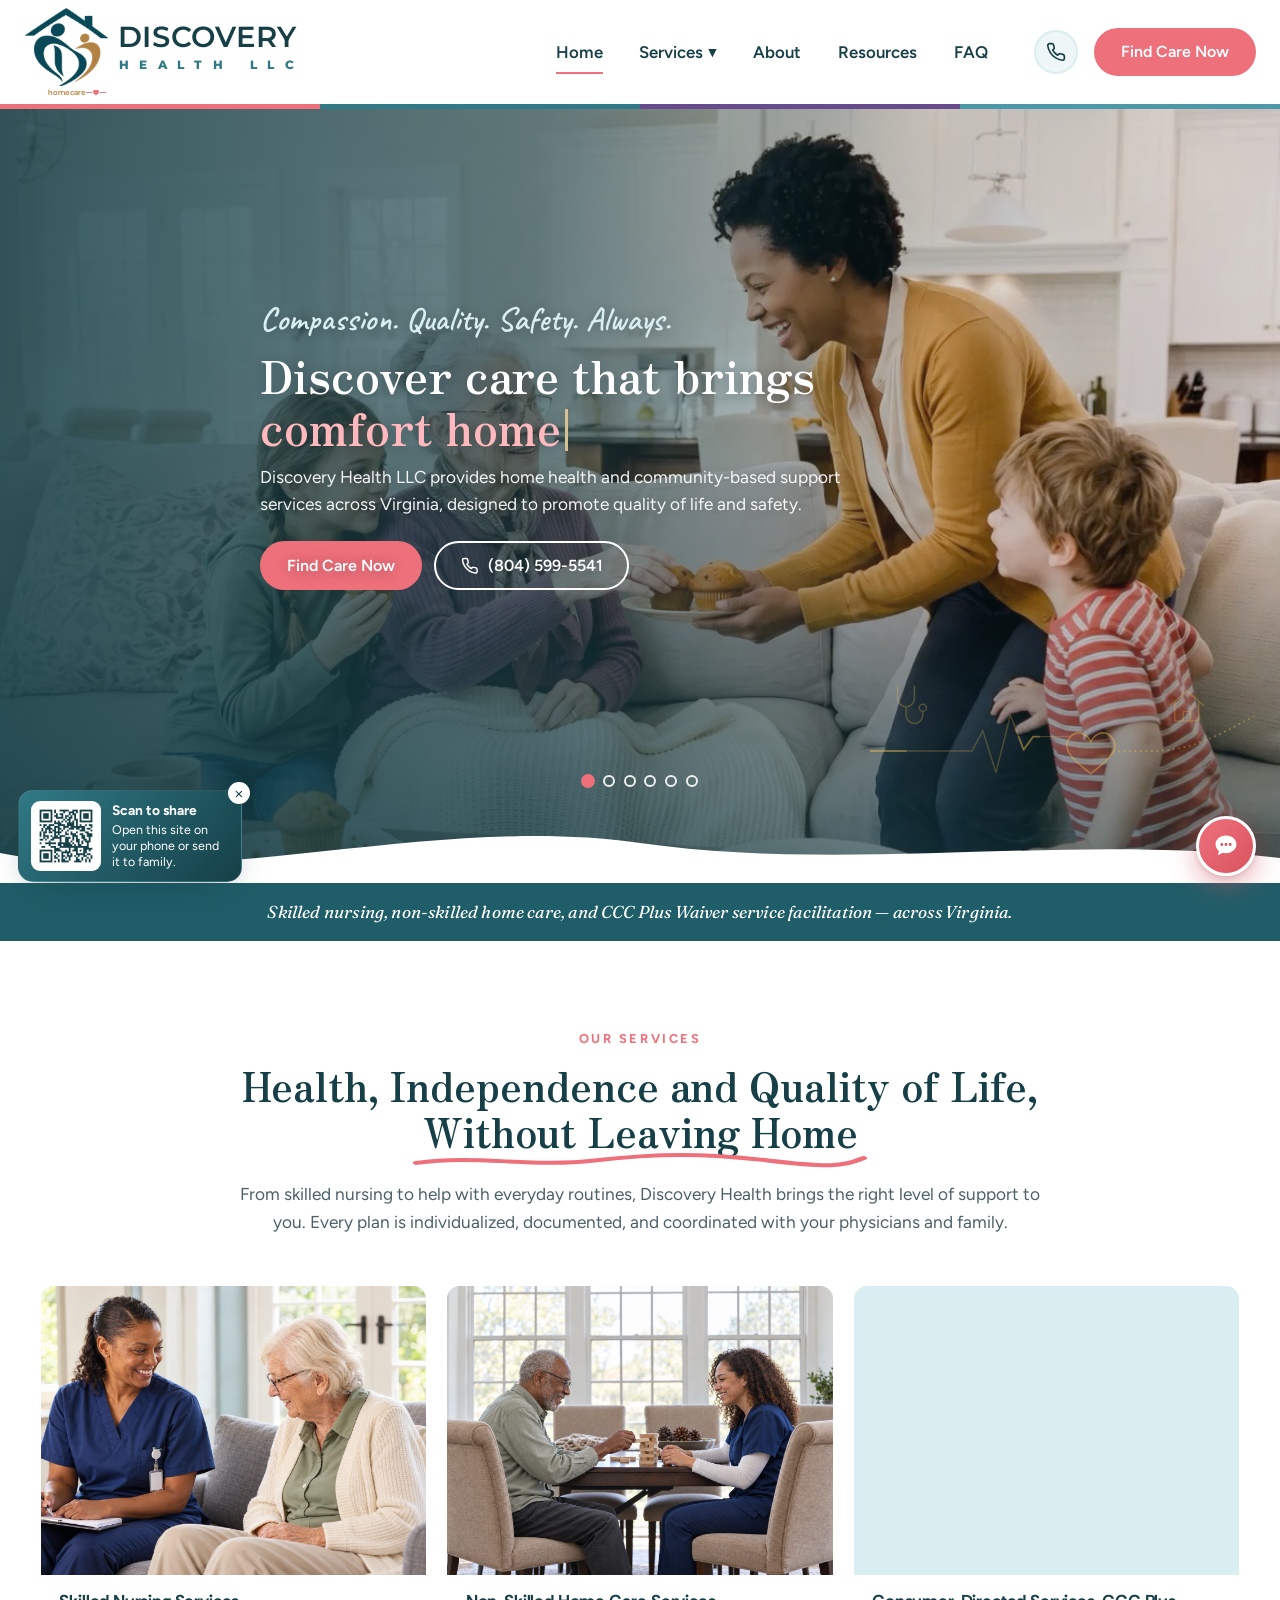
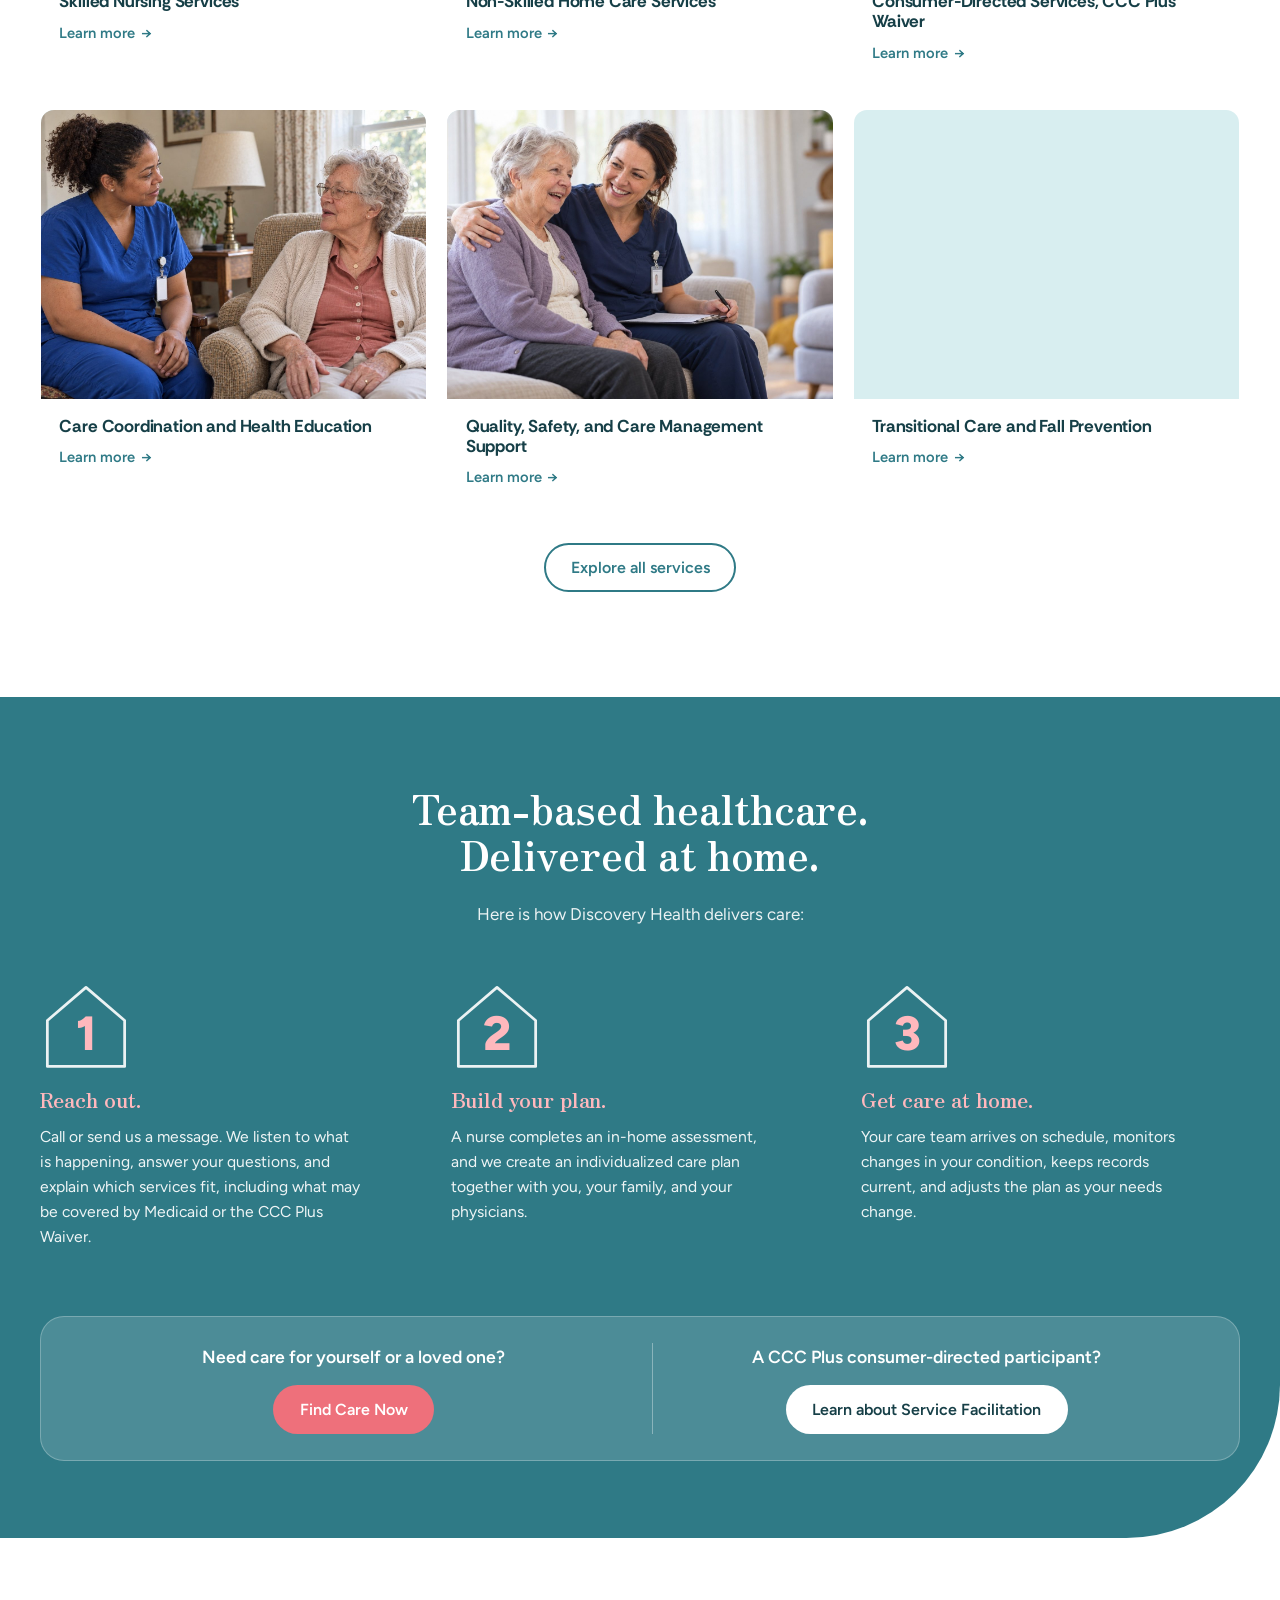
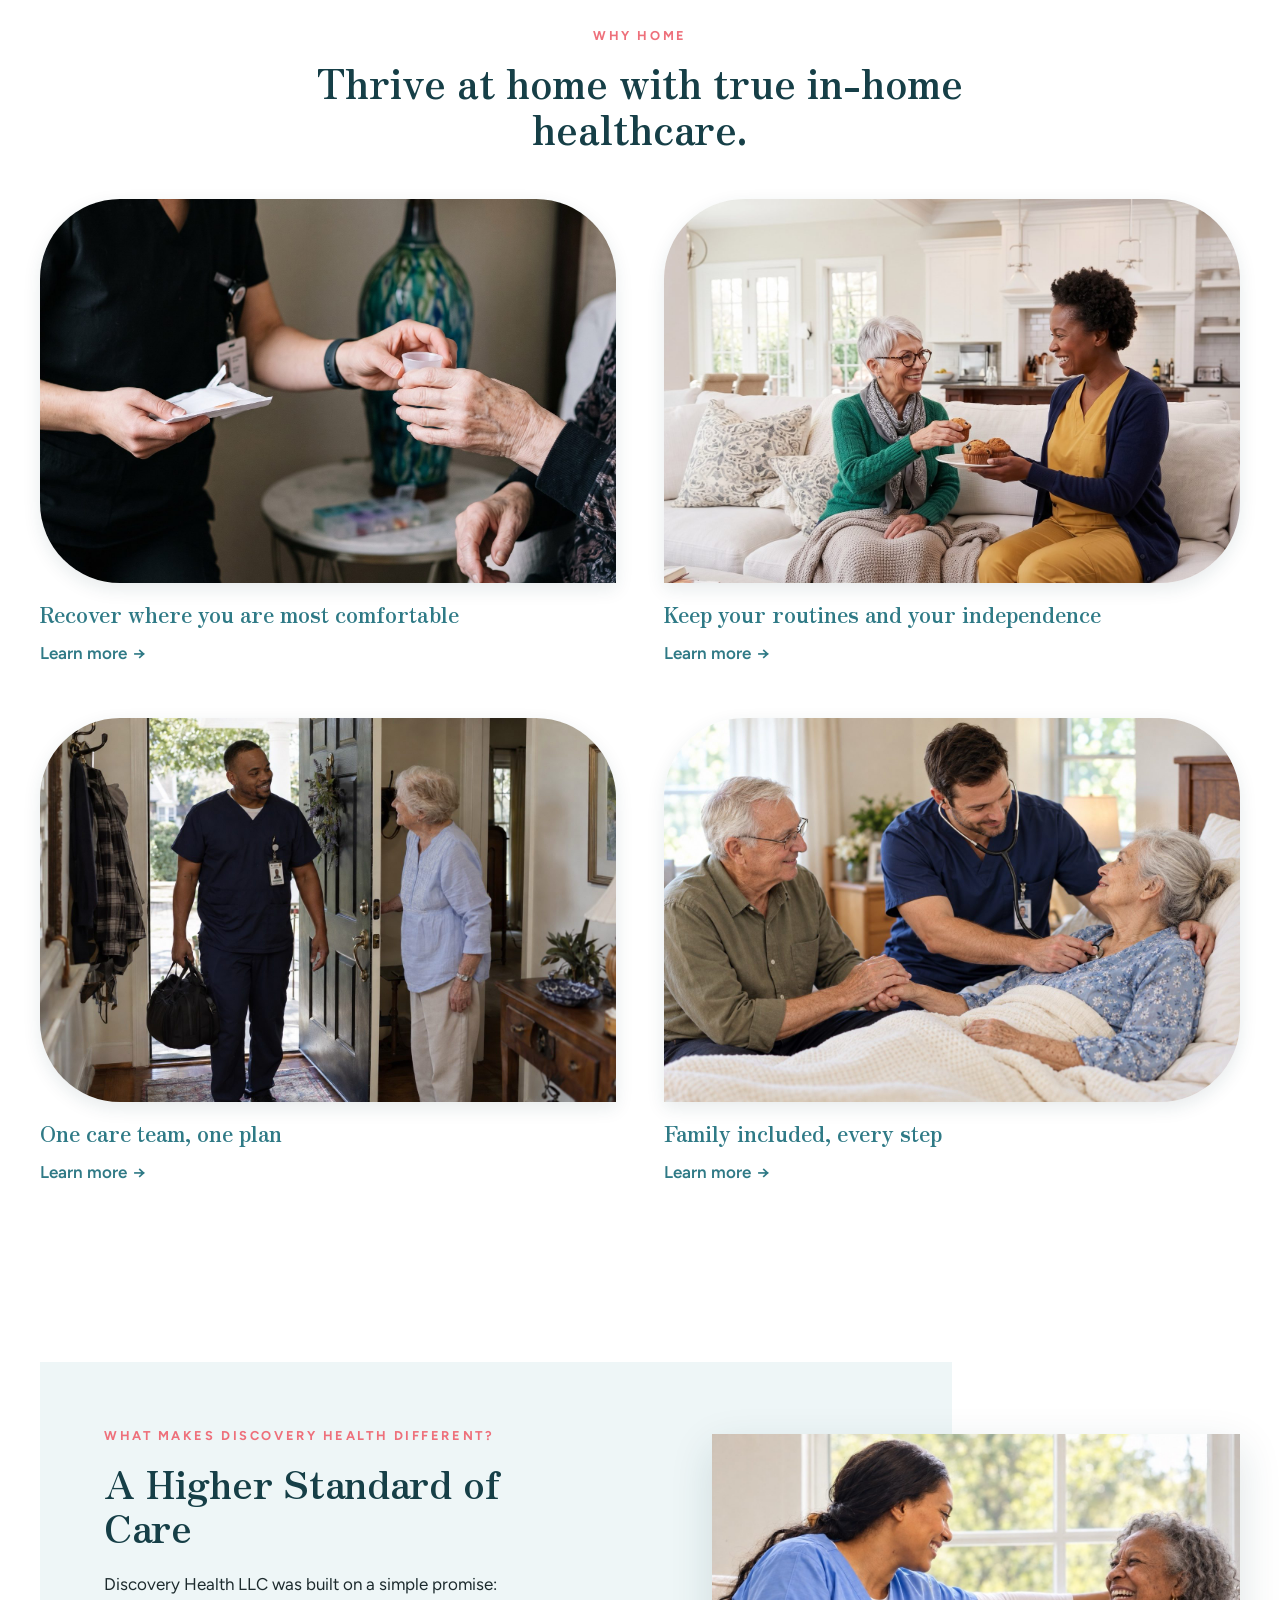
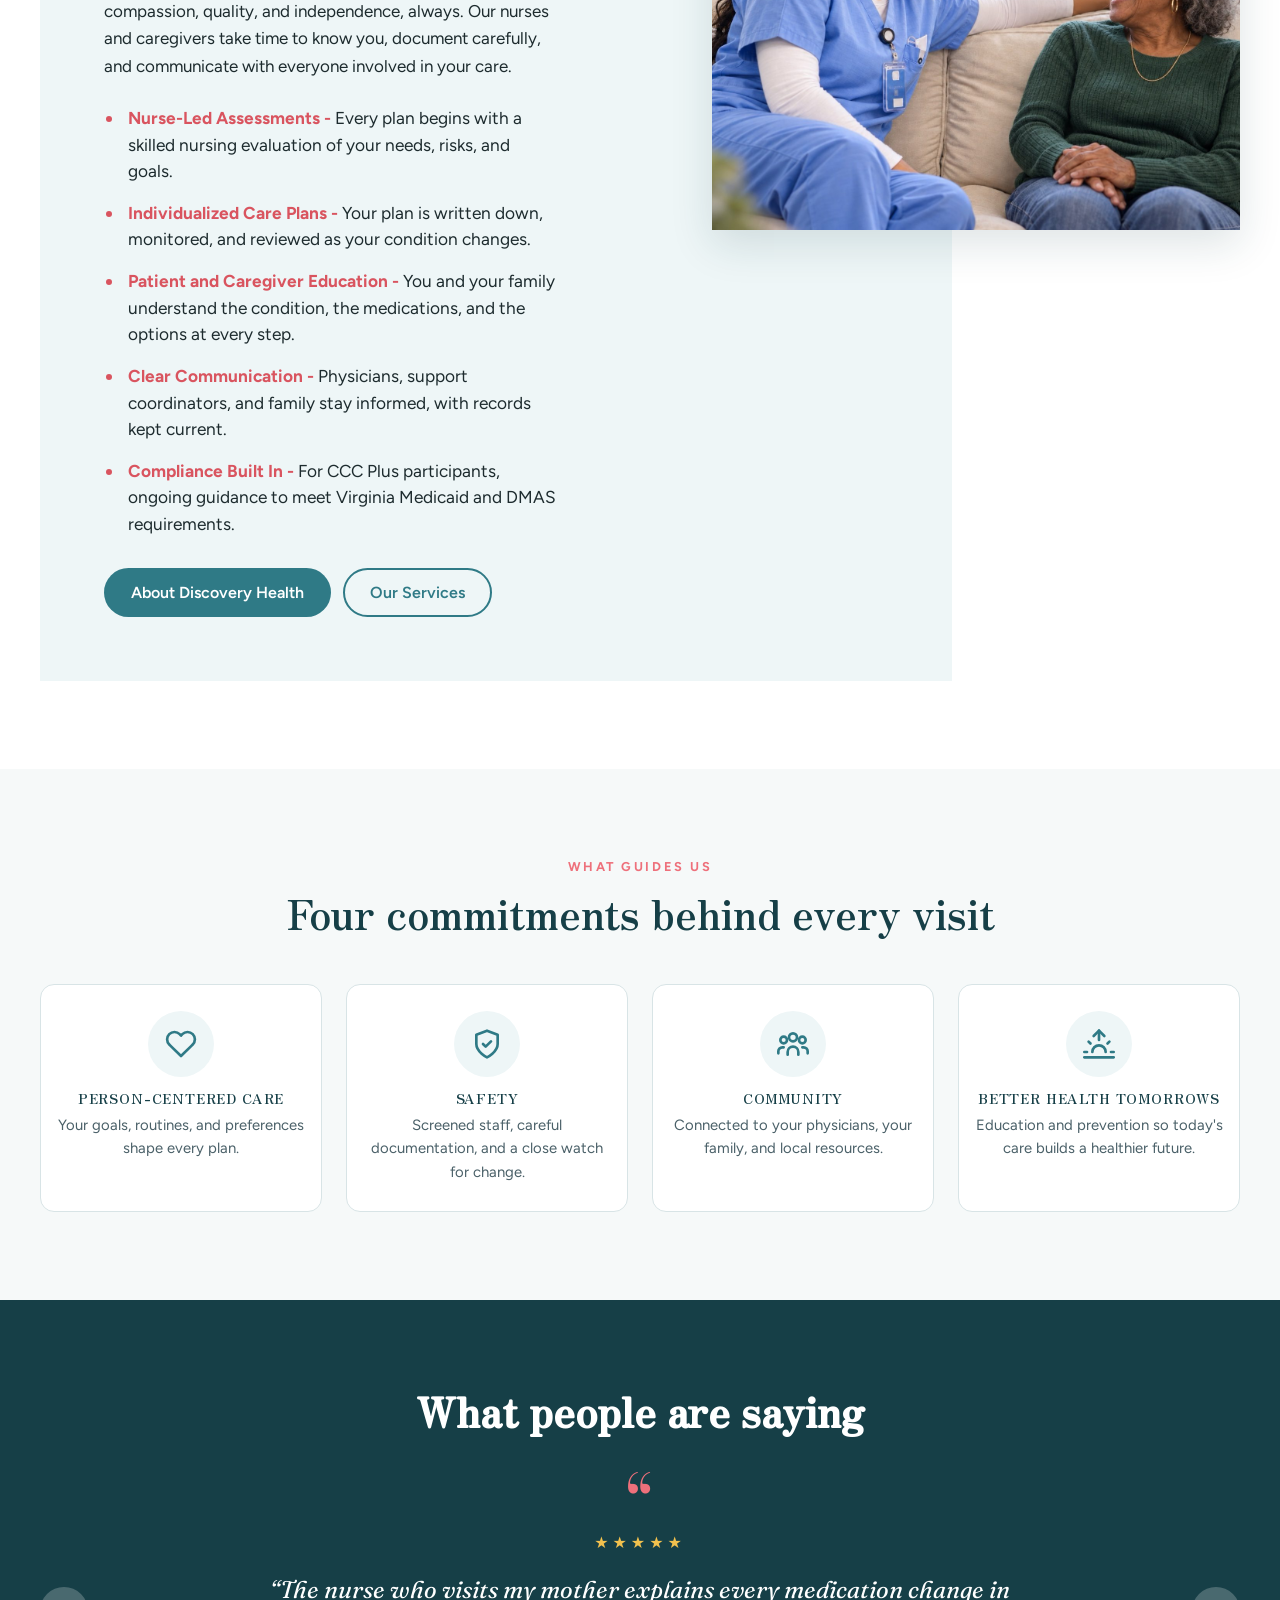
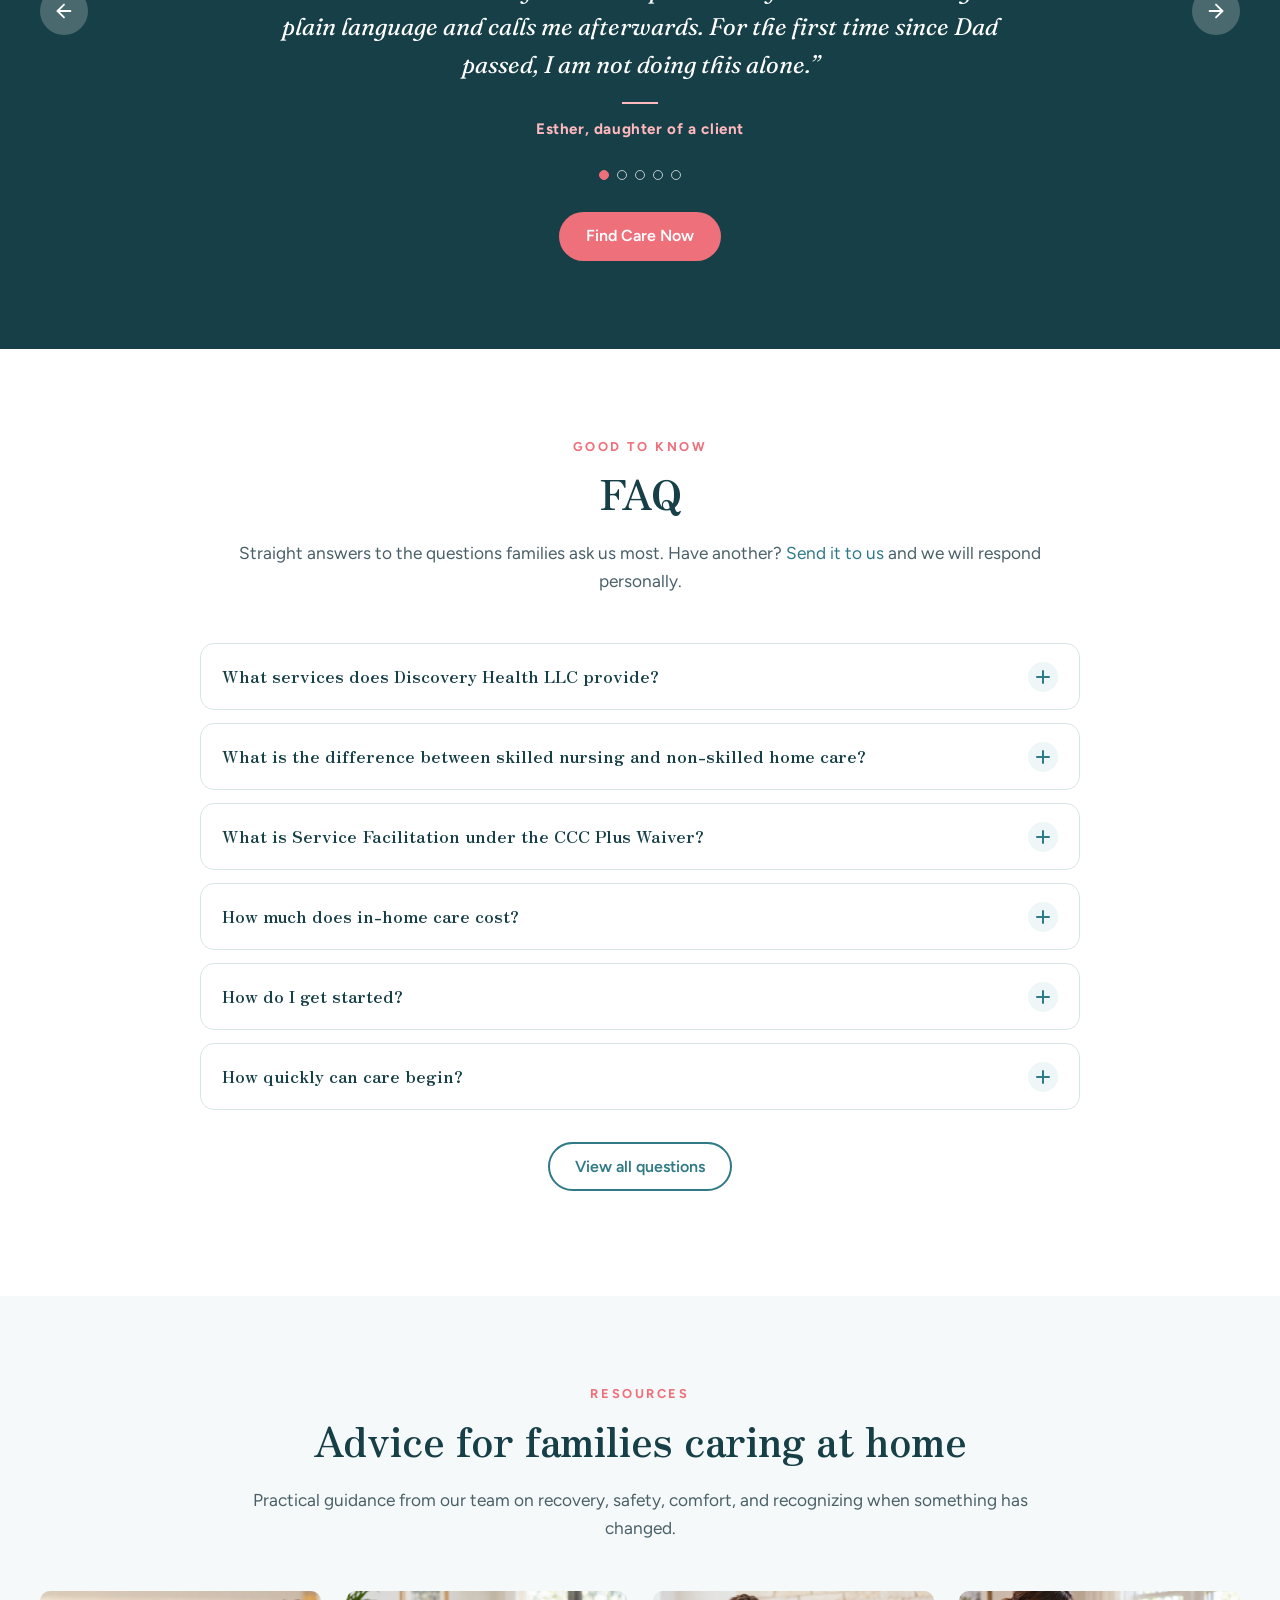
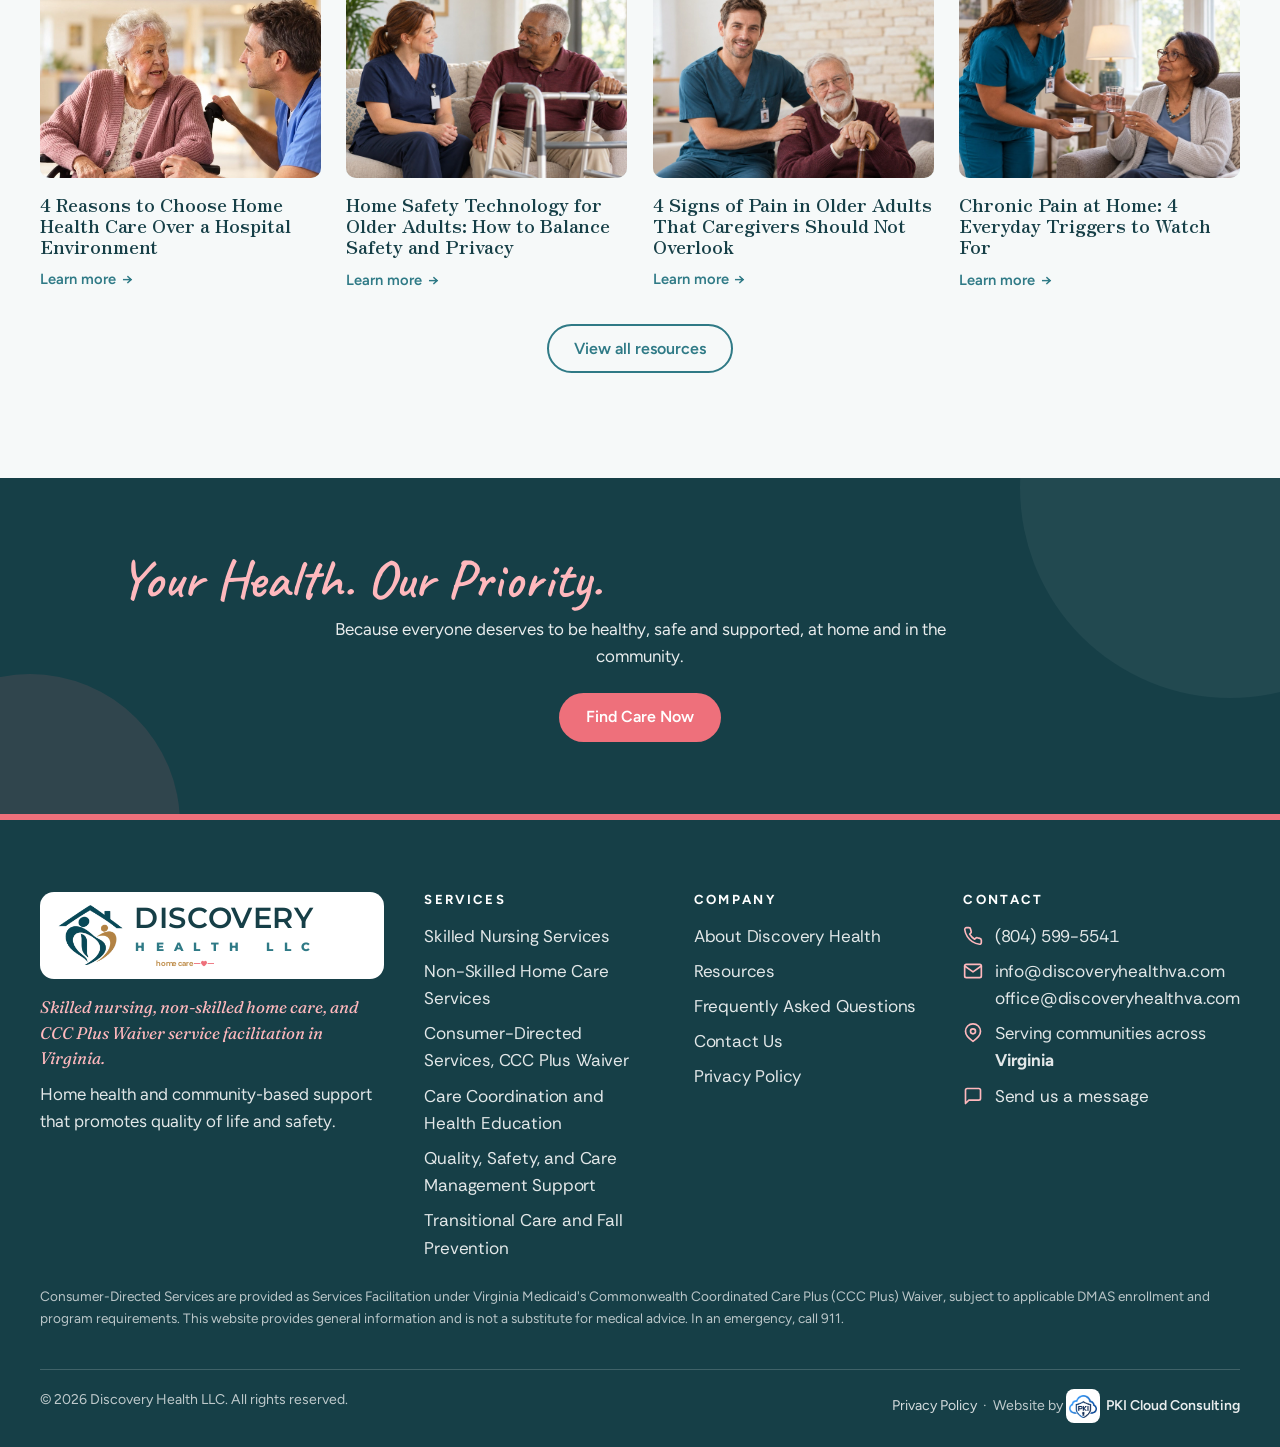
==== commit 48ee27fe: "Hero: put the faint yellow motif on a calm five-second beat It drew in once on load and then the bri" ====
--- a/index.html
+++ b/index.html
@@ -22,8 +22,8 @@
 <link rel="icon" type="image/png" sizes="192x192" href="assets/img/favicon-192.png">
 <link rel="apple-touch-icon" href="assets/img/apple-touch-icon.png">
 <link rel="preconnect" href="https://fonts.googleapis.com"><link rel="preconnect" href="https://fonts.gstatic.com" crossorigin><link href="https://fonts.googleapis.com/css2?family=Figtree:wght@400;500;600;700;800&family=Caveat:wght@600&family=Fraunces:ital,opsz,wght@0,9..144,600;1,9..144,400;1,9..144,600&family=Rethink+Sans:wght@500;600;700&family=Nunito:wght@600;700;800;900&family=Nunito+Sans:opsz,wght@6..12,400;6..12,800&family=Syncopate:wght@700&family=Lexend+Exa:wght@700&family=Montserrat:wght@300;400;500;600;700;800&family=Crimson+Pro:wght@400;500;600&family=Zen+Antique+Soft&display=swap" rel="stylesheet">
-<link rel="stylesheet" href="assets/css/dh.css?ver=dh-85">
-<link rel="stylesheet" href="assets/chatbot/dh-chatbot.css?ver=dh-85">
+<link rel="stylesheet" href="assets/css/dh.css?ver=dh-87">
+<link rel="stylesheet" href="assets/chatbot/dh-chatbot.css?ver=dh-87">
 <script type="application/ld+json">{
 "@context": "https://schema.org",
 "@type": "MedicalBusiness",
@@ -412,7 +412,7 @@
     <button class="dh-qr__close" type="button" aria-label="Hide">&times;</button>
   </div>
 </div>
-<script src="assets/js/dh.js?ver=dh-85"></script>
-<script src="assets/chatbot/dh-chatbot.js?ver=dh-85" defer></script>
+<script src="assets/js/dh.js?ver=dh-87"></script>
+<script src="assets/chatbot/dh-chatbot.js?ver=dh-87" defer></script>
 </body>
 </html>
--- a/assets/css/dh.css
+++ b/assets/css/dh.css
@@ -1504,3 +1504,35 @@
 
 /* Footer service-area line sits flush with the phone and email rows */
 .footer-contact svg { flex: none; }
+
+/* ===================================================================== Round 78: the faint yellow motif on a calm 5s beat */
+/* It used to draw in once and then the bright pulse ran forever with no rest, which is what caught
+   the eye. Now one sweep happens per five seconds and the rest of the cycle is still. The faint base
+   line stays drawn throughout, so nothing ever blinks out and redraws. */
+@media (prefers-reduced-motion: no-preference) {
+  /* desktop: the bright pulse sweeps the line once, then roughly two seconds of quiet */
+  .hero-pulse .hp-ecg { stroke-dasharray: 60 360; animation: dhEcgSweep 5s ease-in-out infinite; }
+  @keyframes dhEcgSweep {
+    0%   { stroke-dashoffset: 420; opacity: 0; }
+    10%  { opacity: 0.9; }
+    55%  { stroke-dashoffset: 0; opacity: 0.9; }
+    66%  { stroke-dashoffset: 0; opacity: 0; }
+    100% { stroke-dashoffset: 0; opacity: 0; }
+  }
+  /* the heart answers each sweep with one slow breath rather than a pop */
+  .hero-pulse .hp-heart { stroke-dashoffset: 0; animation: dhHeartBreath 5s ease-in-out infinite; animation-delay: 0s; }
+  @keyframes dhHeartBreath {
+    0%, 38%   { opacity: 0.5; }
+    57%       { opacity: 1; }
+    76%, 100% { opacity: 0.5; }
+  }
+  /* phones have no separate tracer path, so the single line breathes on the same beat
+     instead of redrawing, which would read as a blink at that size */
+  .hero-pulse-m .hpm-line { stroke-dashoffset: 0; animation: dhLineBreath 5s ease-in-out infinite; animation-delay: 0s; }
+  .hero-pulse-m .hpm-heart { opacity: 0.5; animation: dhHeartBreath 5s ease-in-out infinite; animation-delay: 0s; }
+  @keyframes dhLineBreath {
+    0%, 32%   { opacity: 0.45; }
+    55%       { opacity: 1; }
+    78%, 100% { opacity: 0.45; }
+  }
+}
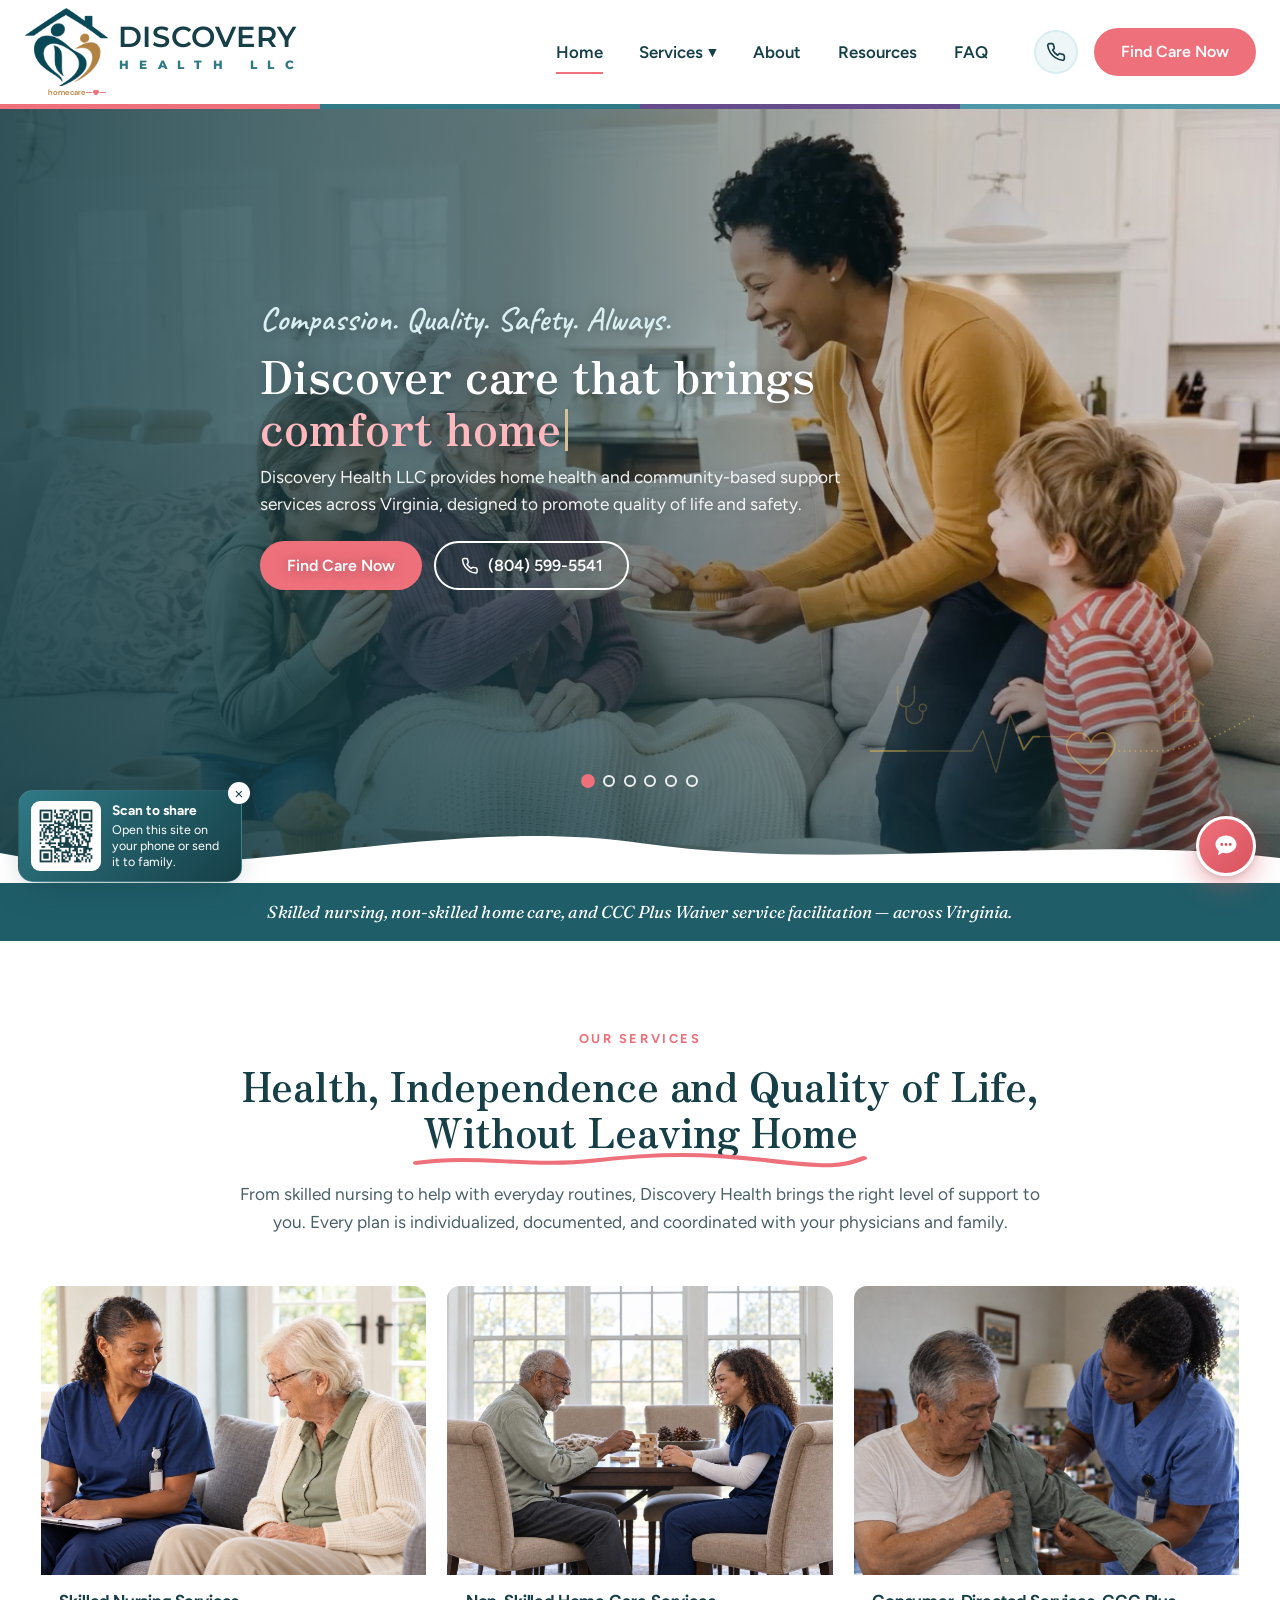
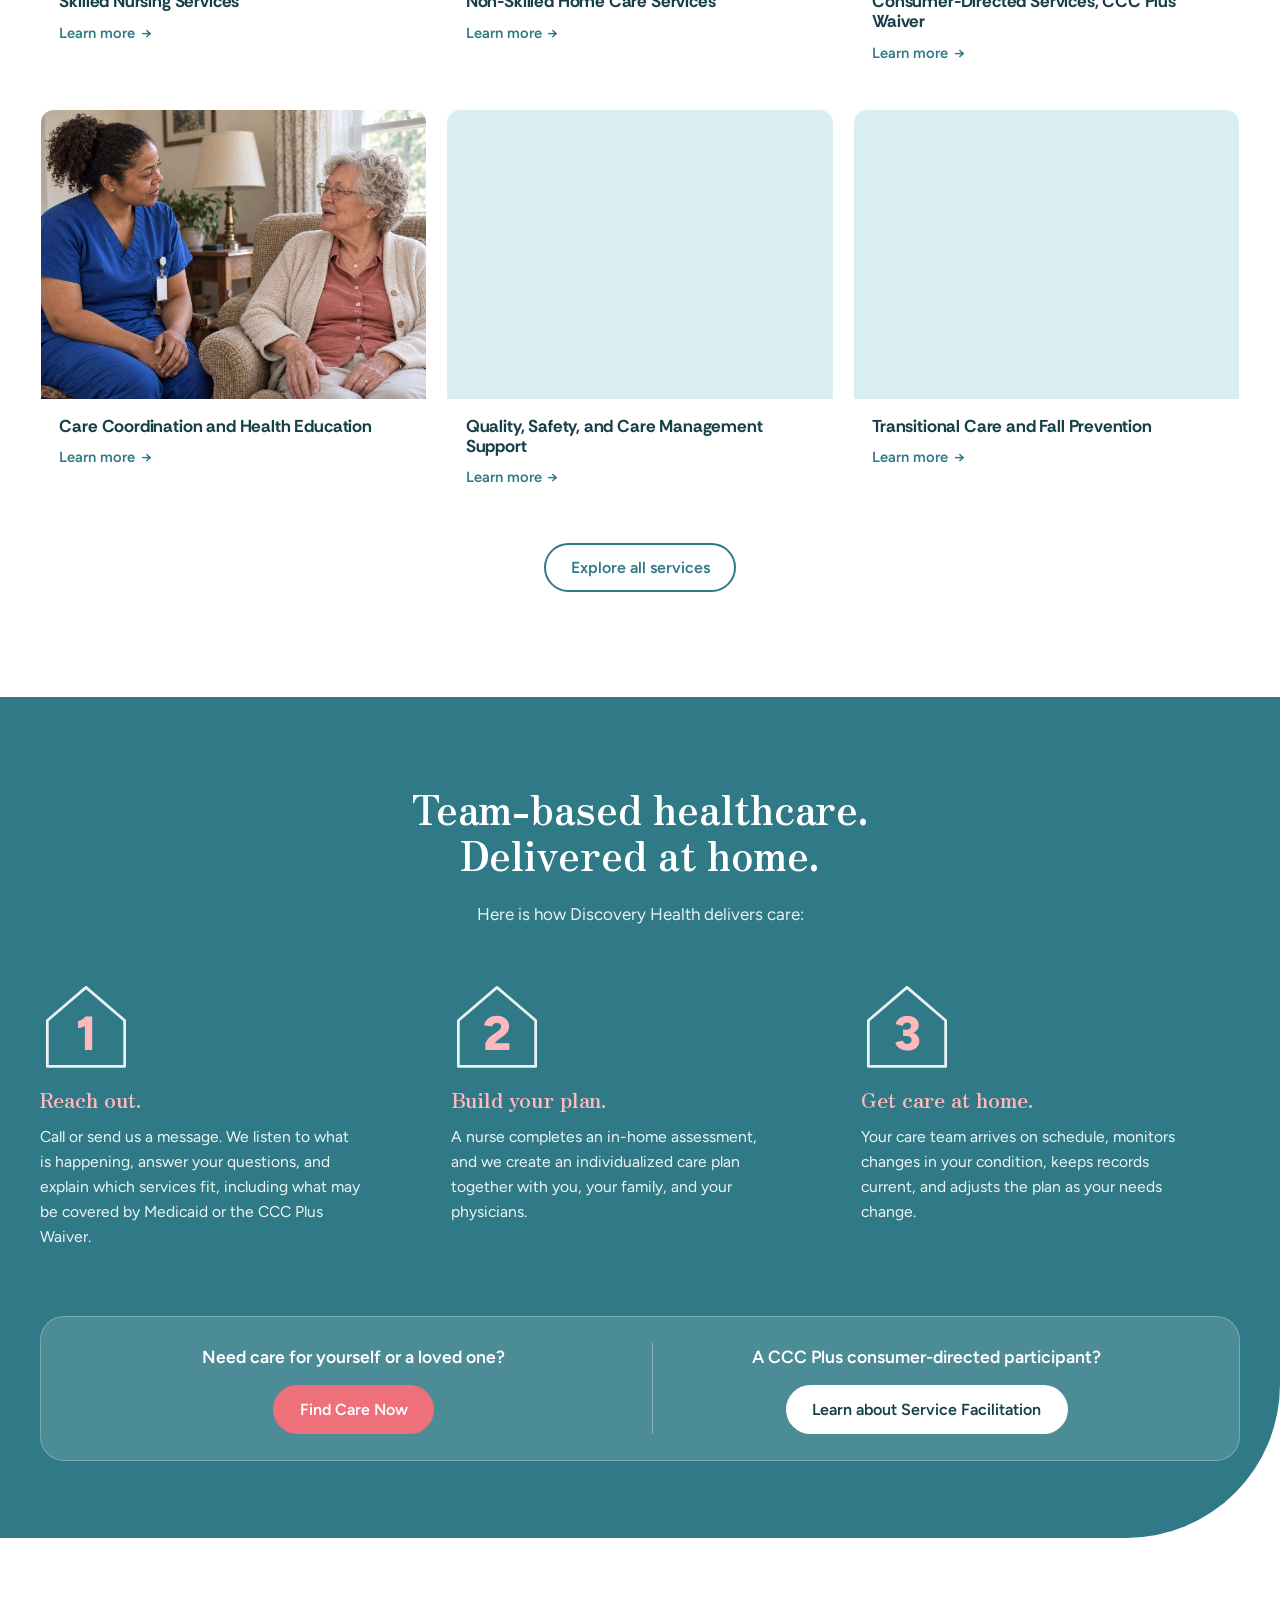
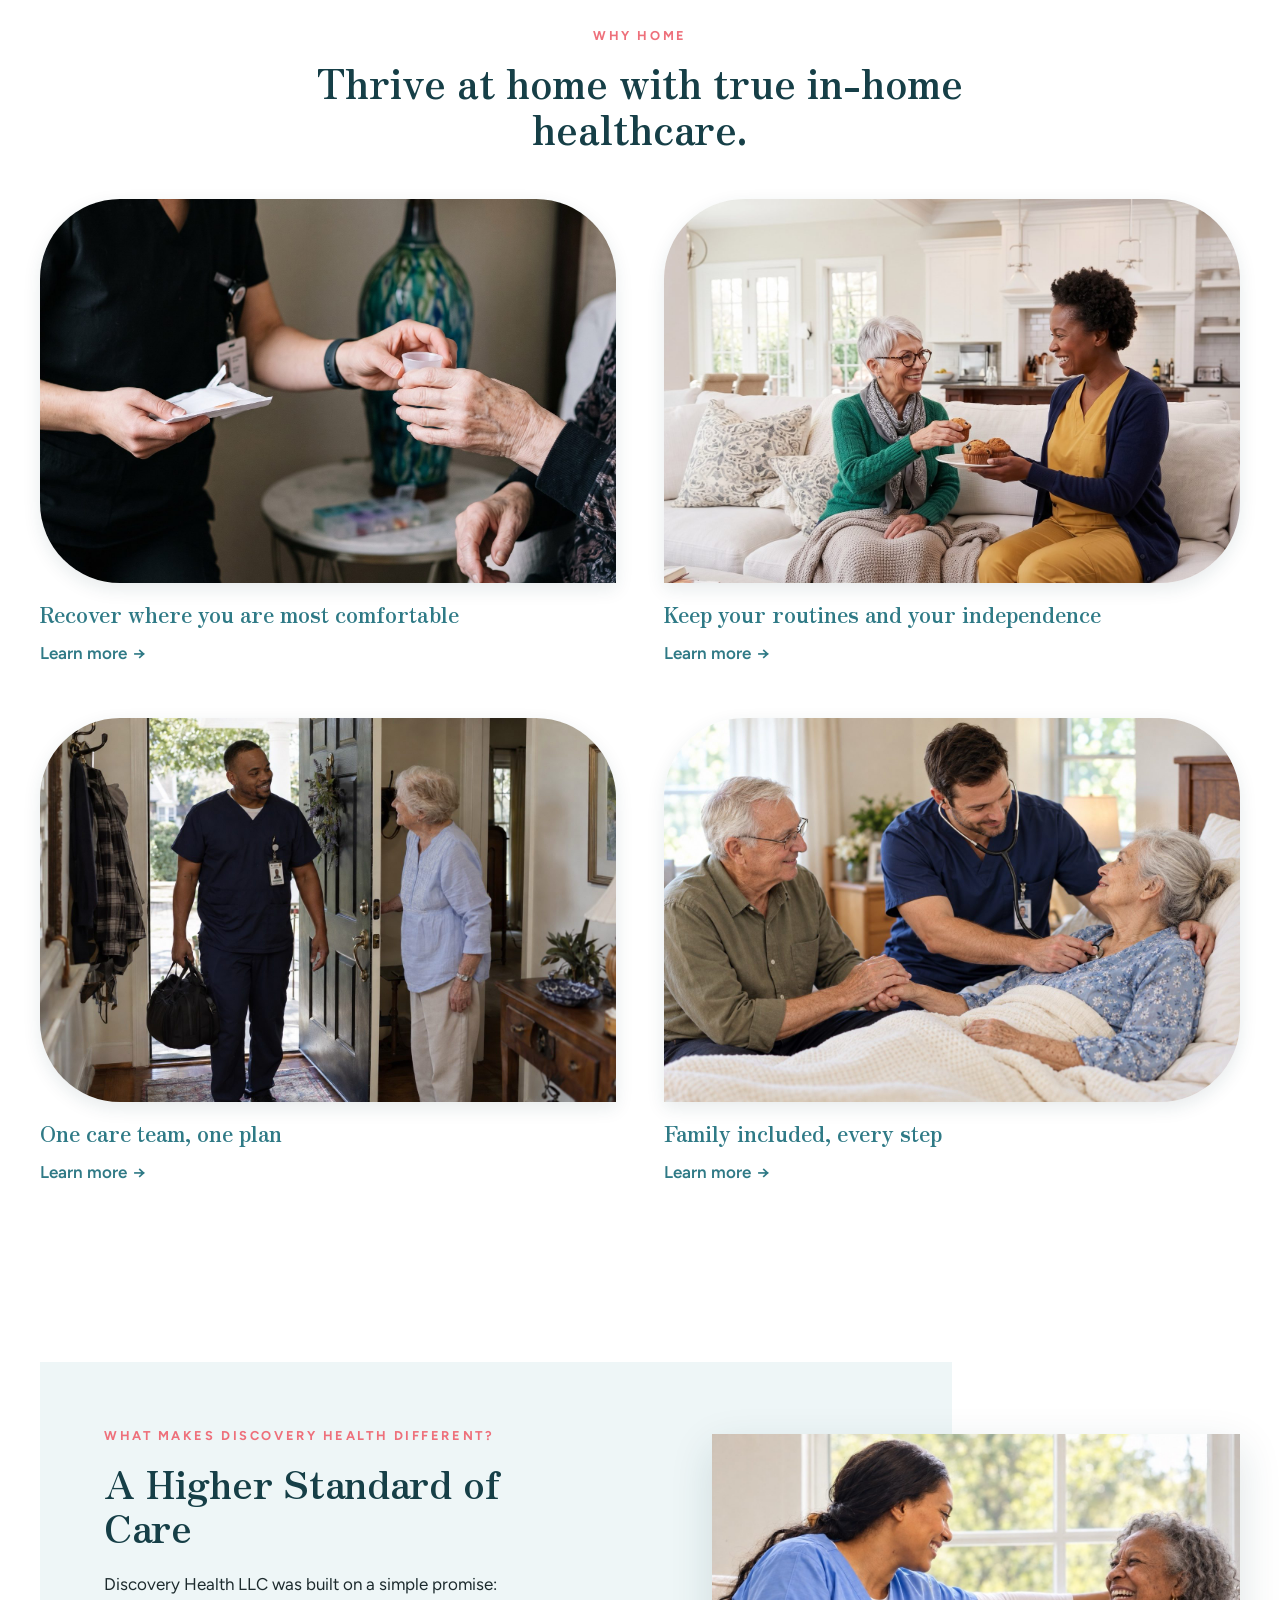
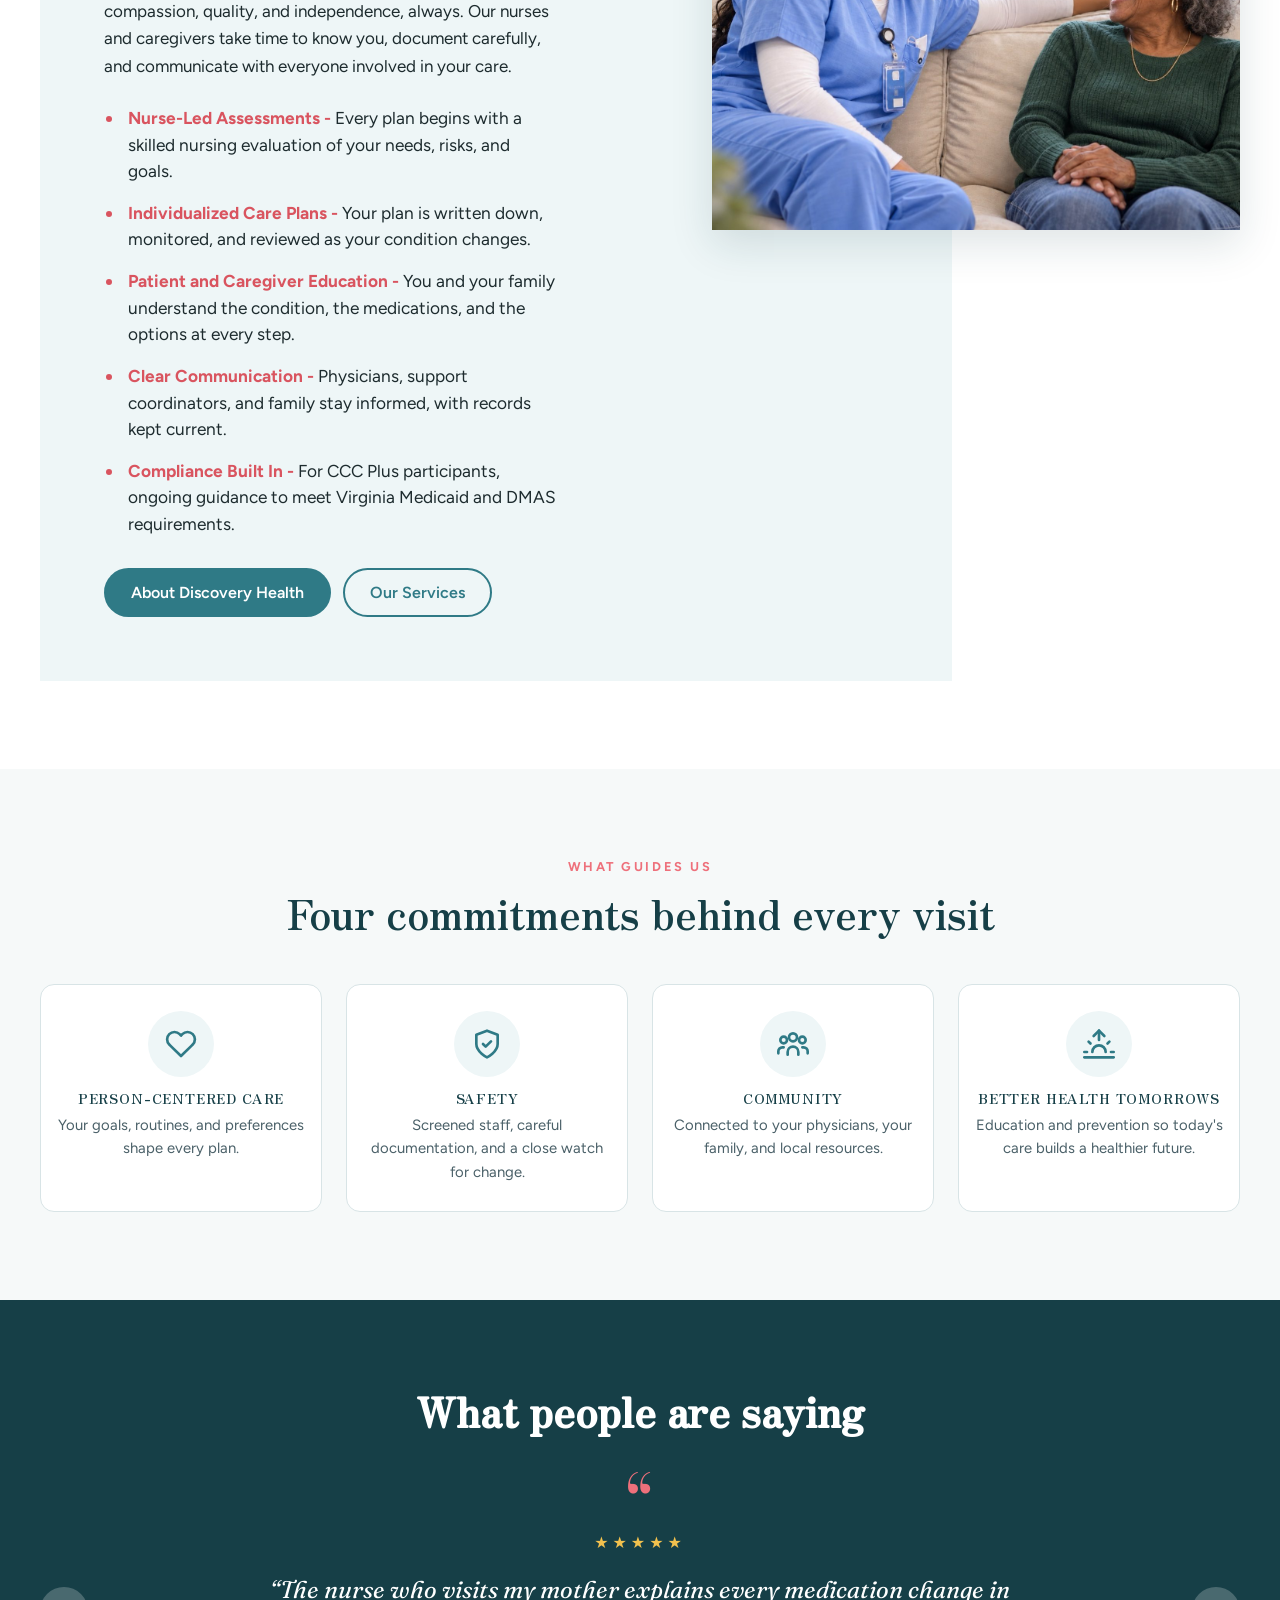
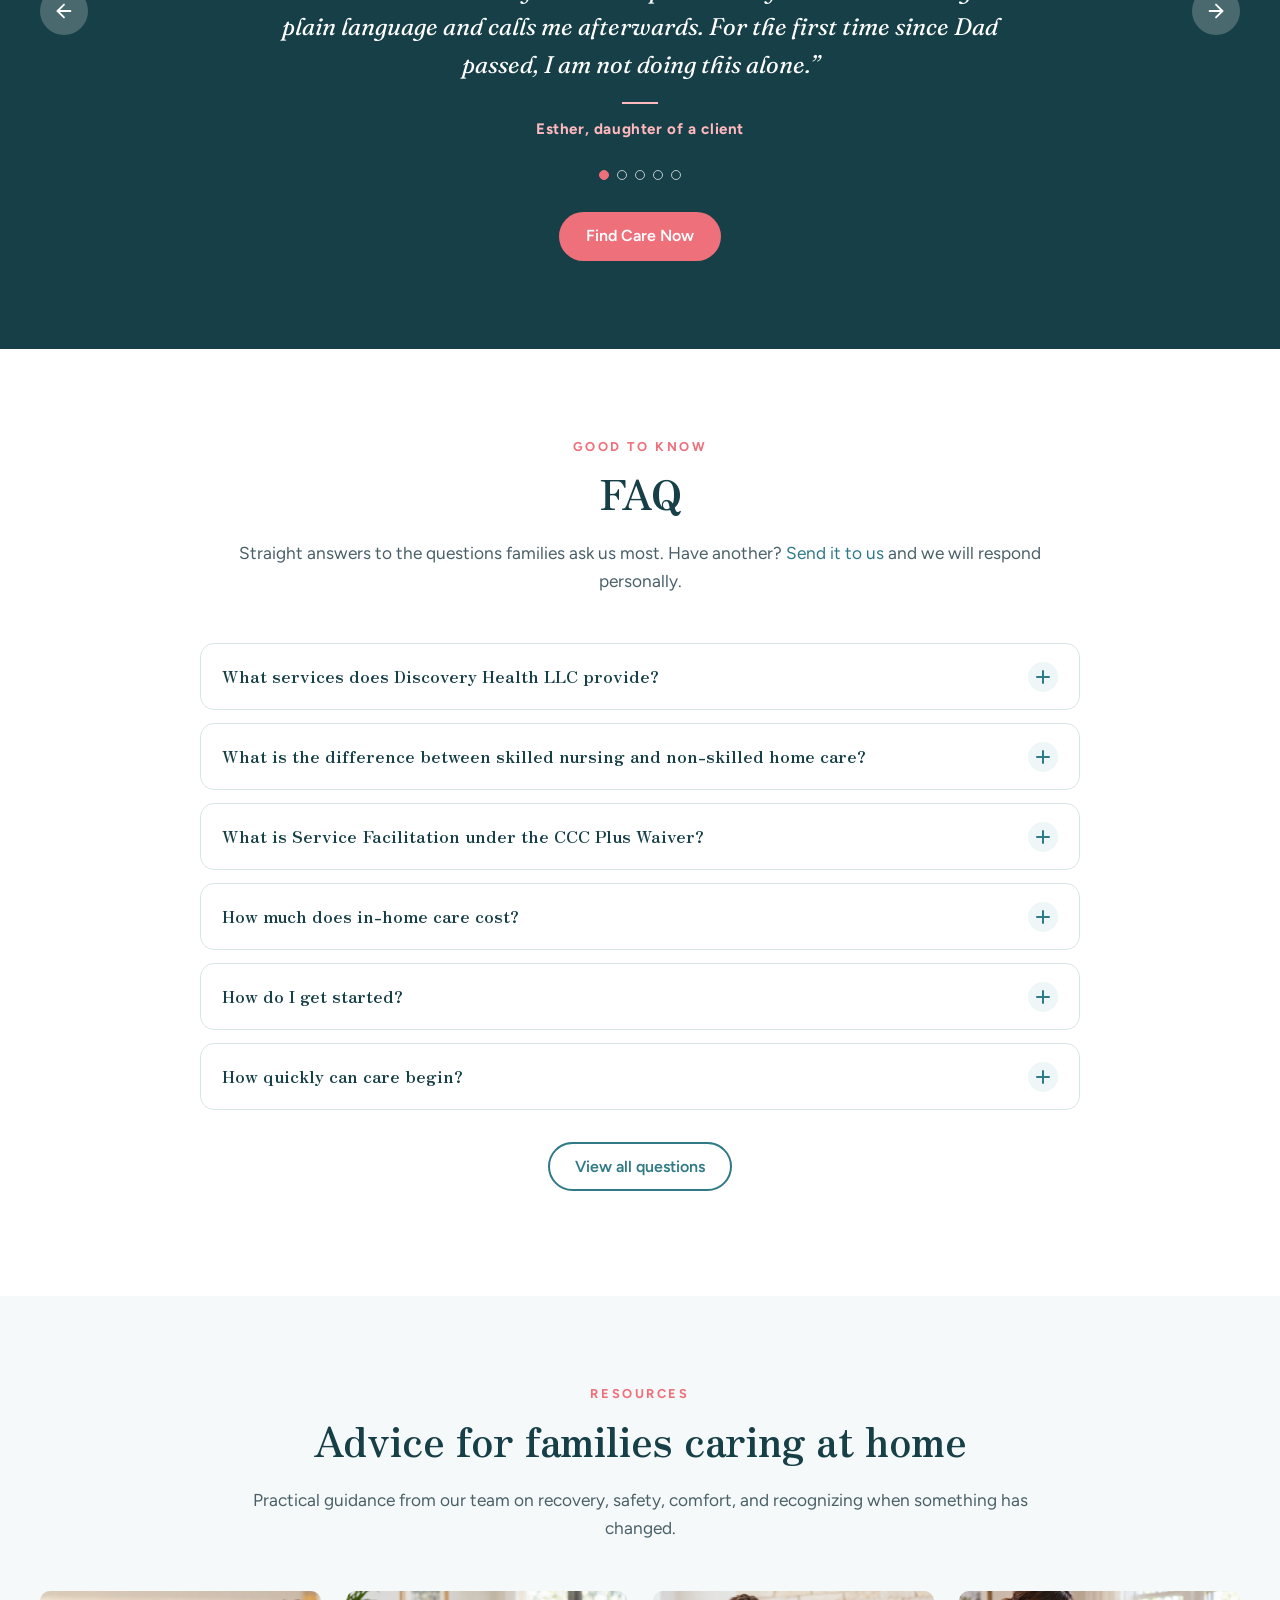
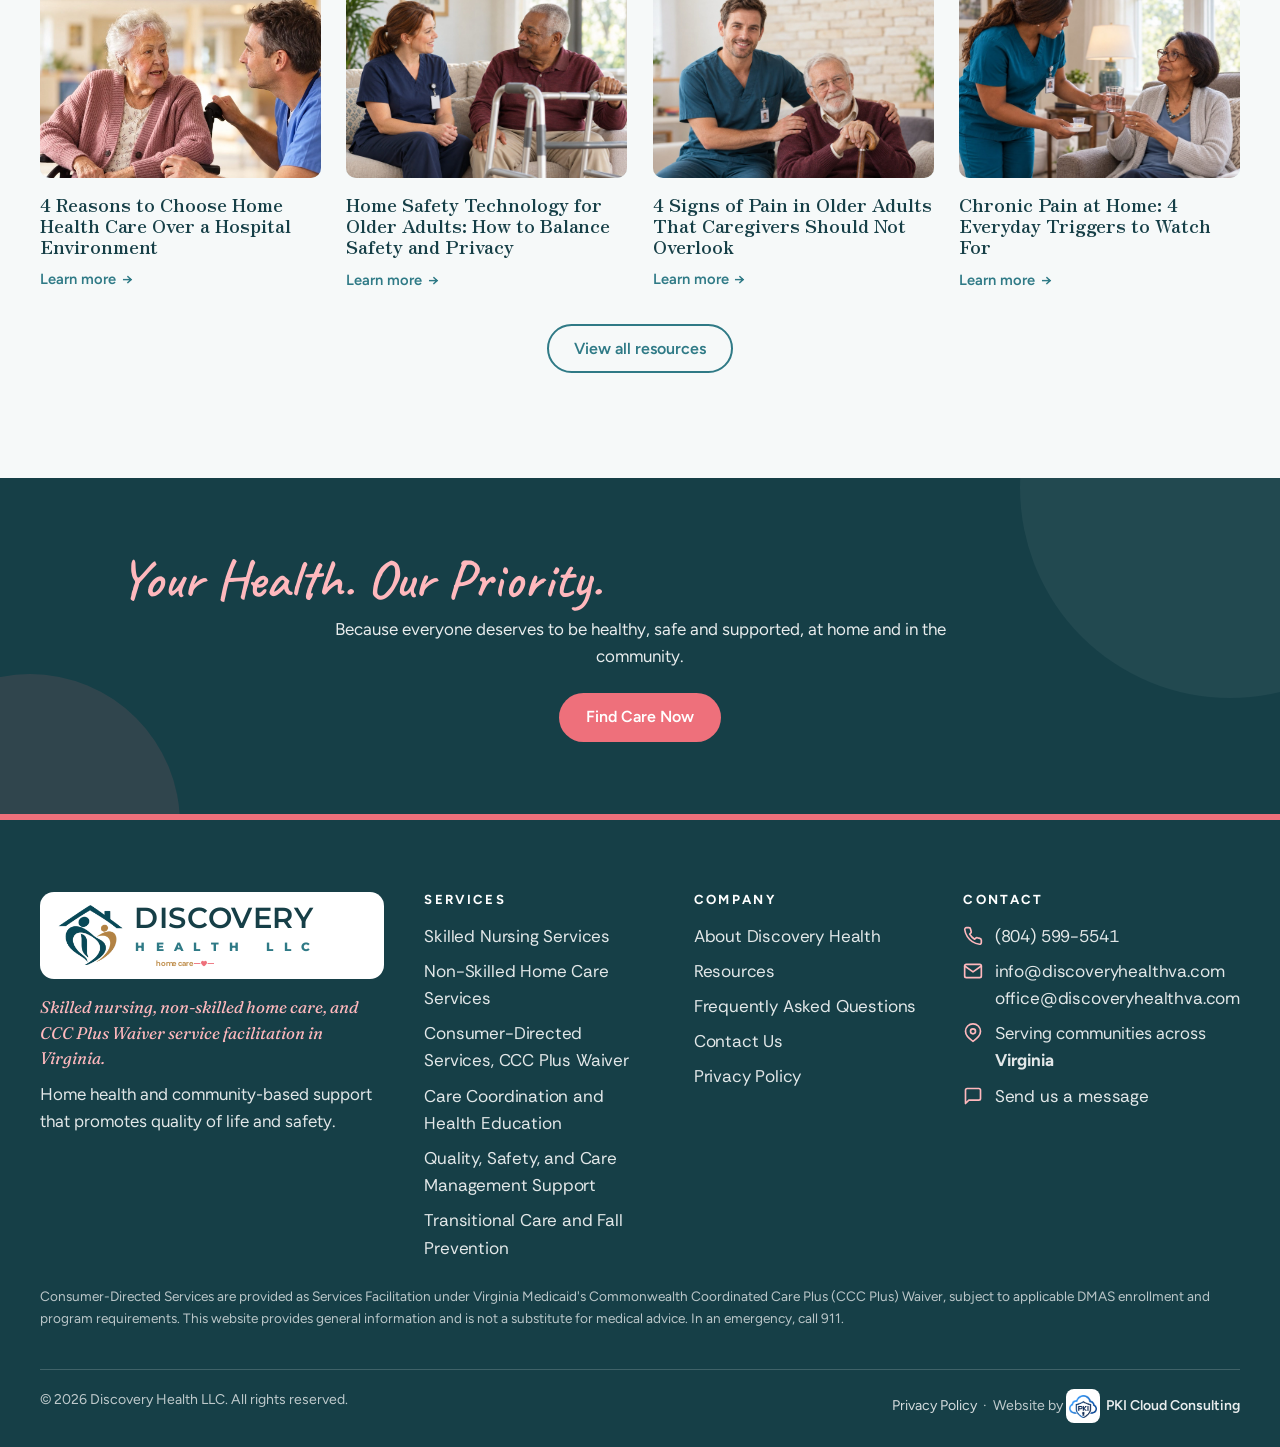
==== commit f3c23cb9: "Revert "Hero: put the faint yellow motif on a calm five-second beat" This reverts commit 48ee27fe86f" ====
--- a/index.html
+++ b/index.html
@@ -22,8 +22,8 @@
 <link rel="icon" type="image/png" sizes="192x192" href="assets/img/favicon-192.png">
 <link rel="apple-touch-icon" href="assets/img/apple-touch-icon.png">
 <link rel="preconnect" href="https://fonts.googleapis.com"><link rel="preconnect" href="https://fonts.gstatic.com" crossorigin><link href="https://fonts.googleapis.com/css2?family=Figtree:wght@400;500;600;700;800&family=Caveat:wght@600&family=Fraunces:ital,opsz,wght@0,9..144,600;1,9..144,400;1,9..144,600&family=Rethink+Sans:wght@500;600;700&family=Nunito:wght@600;700;800;900&family=Nunito+Sans:opsz,wght@6..12,400;6..12,800&family=Syncopate:wght@700&family=Lexend+Exa:wght@700&family=Montserrat:wght@300;400;500;600;700;800&family=Crimson+Pro:wght@400;500;600&family=Zen+Antique+Soft&display=swap" rel="stylesheet">
-<link rel="stylesheet" href="assets/css/dh.css?ver=dh-87">
-<link rel="stylesheet" href="assets/chatbot/dh-chatbot.css?ver=dh-87">
+<link rel="stylesheet" href="assets/css/dh.css?ver=dh-85">
+<link rel="stylesheet" href="assets/chatbot/dh-chatbot.css?ver=dh-85">
 <script type="application/ld+json">{
 "@context": "https://schema.org",
 "@type": "MedicalBusiness",
@@ -412,7 +412,7 @@
     <button class="dh-qr__close" type="button" aria-label="Hide">&times;</button>
   </div>
 </div>
-<script src="assets/js/dh.js?ver=dh-87"></script>
-<script src="assets/chatbot/dh-chatbot.js?ver=dh-87" defer></script>
+<script src="assets/js/dh.js?ver=dh-85"></script>
+<script src="assets/chatbot/dh-chatbot.js?ver=dh-85" defer></script>
 </body>
 </html>
--- a/assets/css/dh.css
+++ b/assets/css/dh.css
@@ -1504,35 +1504,3 @@
 
 /* Footer service-area line sits flush with the phone and email rows */
 .footer-contact svg { flex: none; }
-
-/* ===================================================================== Round 78: the faint yellow motif on a calm 5s beat */
-/* It used to draw in once and then the bright pulse ran forever with no rest, which is what caught
-   the eye. Now one sweep happens per five seconds and the rest of the cycle is still. The faint base
-   line stays drawn throughout, so nothing ever blinks out and redraws. */
-@media (prefers-reduced-motion: no-preference) {
-  /* desktop: the bright pulse sweeps the line once, then roughly two seconds of quiet */
-  .hero-pulse .hp-ecg { stroke-dasharray: 60 360; animation: dhEcgSweep 5s ease-in-out infinite; }
-  @keyframes dhEcgSweep {
-    0%   { stroke-dashoffset: 420; opacity: 0; }
-    10%  { opacity: 0.9; }
-    55%  { stroke-dashoffset: 0; opacity: 0.9; }
-    66%  { stroke-dashoffset: 0; opacity: 0; }
-    100% { stroke-dashoffset: 0; opacity: 0; }
-  }
-  /* the heart answers each sweep with one slow breath rather than a pop */
-  .hero-pulse .hp-heart { stroke-dashoffset: 0; animation: dhHeartBreath 5s ease-in-out infinite; animation-delay: 0s; }
-  @keyframes dhHeartBreath {
-    0%, 38%   { opacity: 0.5; }
-    57%       { opacity: 1; }
-    76%, 100% { opacity: 0.5; }
-  }
-  /* phones have no separate tracer path, so the single line breathes on the same beat
-     instead of redrawing, which would read as a blink at that size */
-  .hero-pulse-m .hpm-line { stroke-dashoffset: 0; animation: dhLineBreath 5s ease-in-out infinite; animation-delay: 0s; }
-  .hero-pulse-m .hpm-heart { opacity: 0.5; animation: dhHeartBreath 5s ease-in-out infinite; animation-delay: 0s; }
-  @keyframes dhLineBreath {
-    0%, 32%   { opacity: 0.45; }
-    55%       { opacity: 1; }
-    78%, 100% { opacity: 0.45; }
-  }
-}
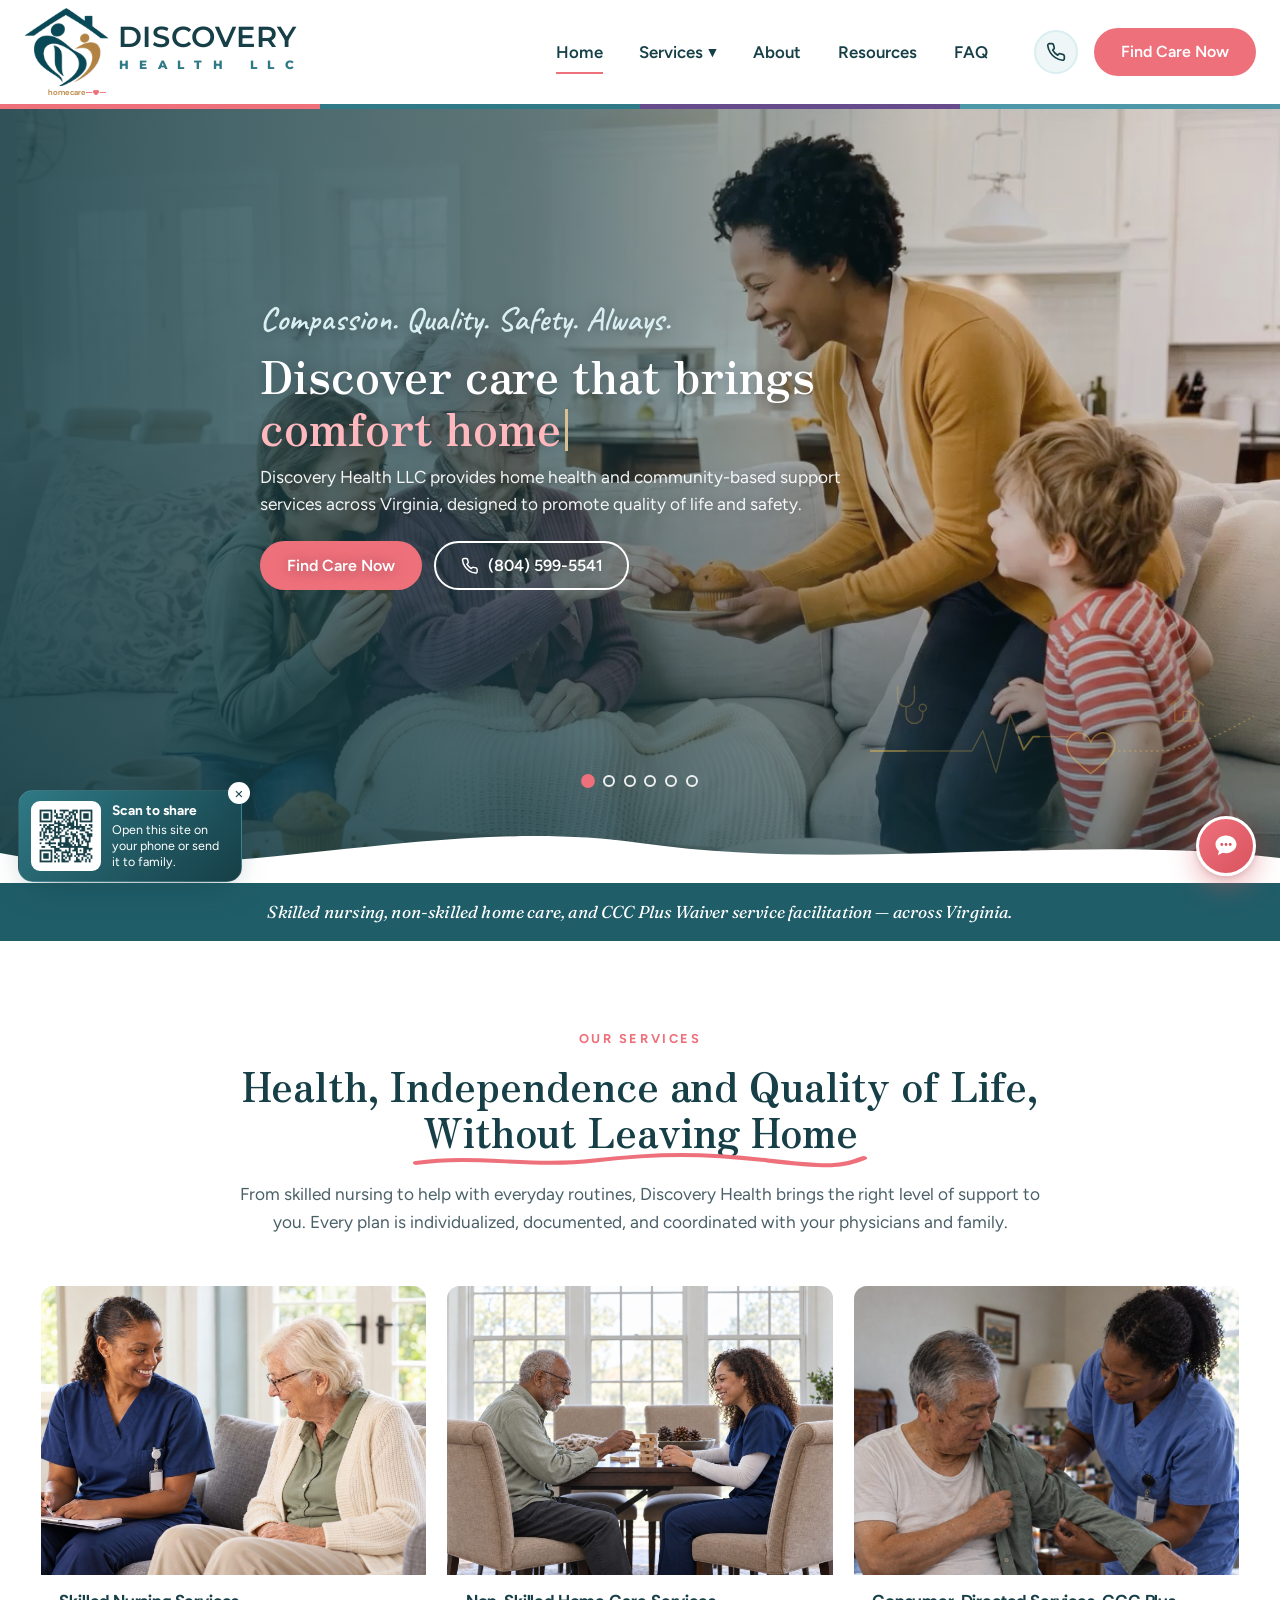
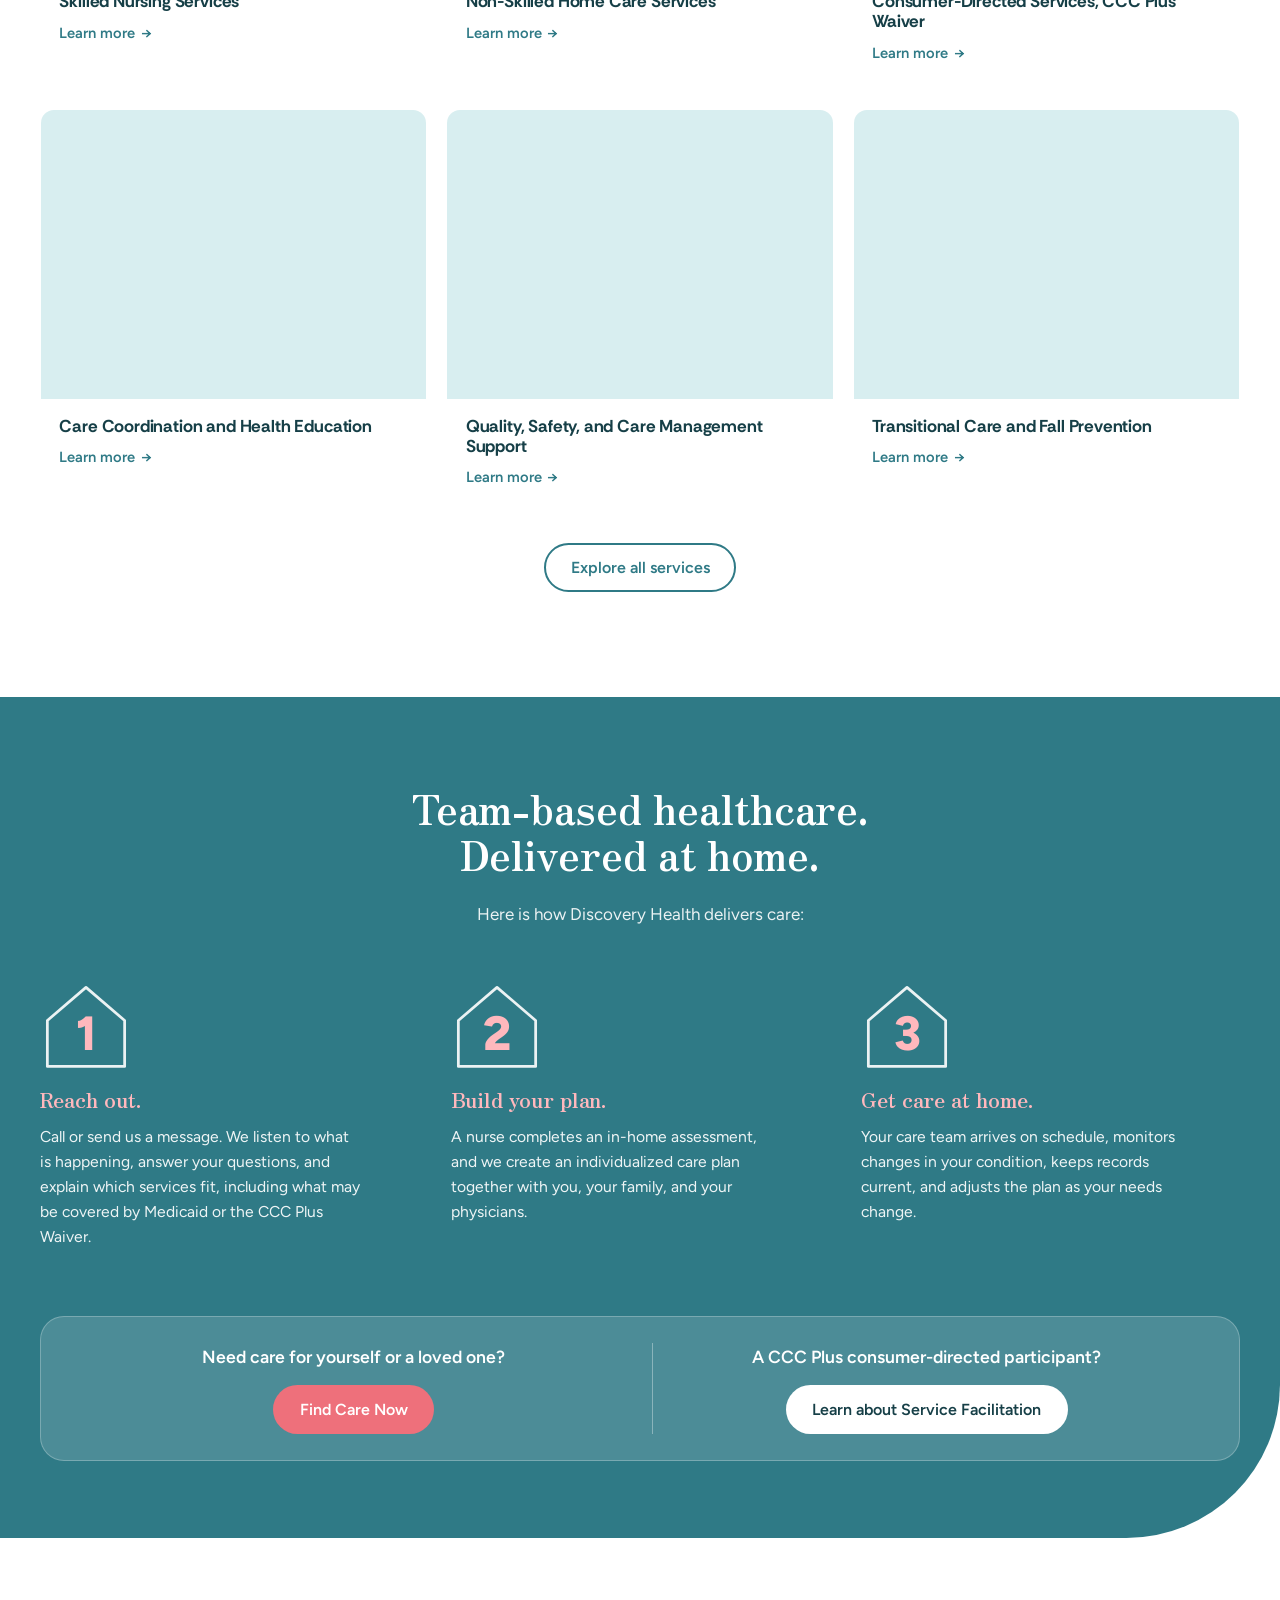
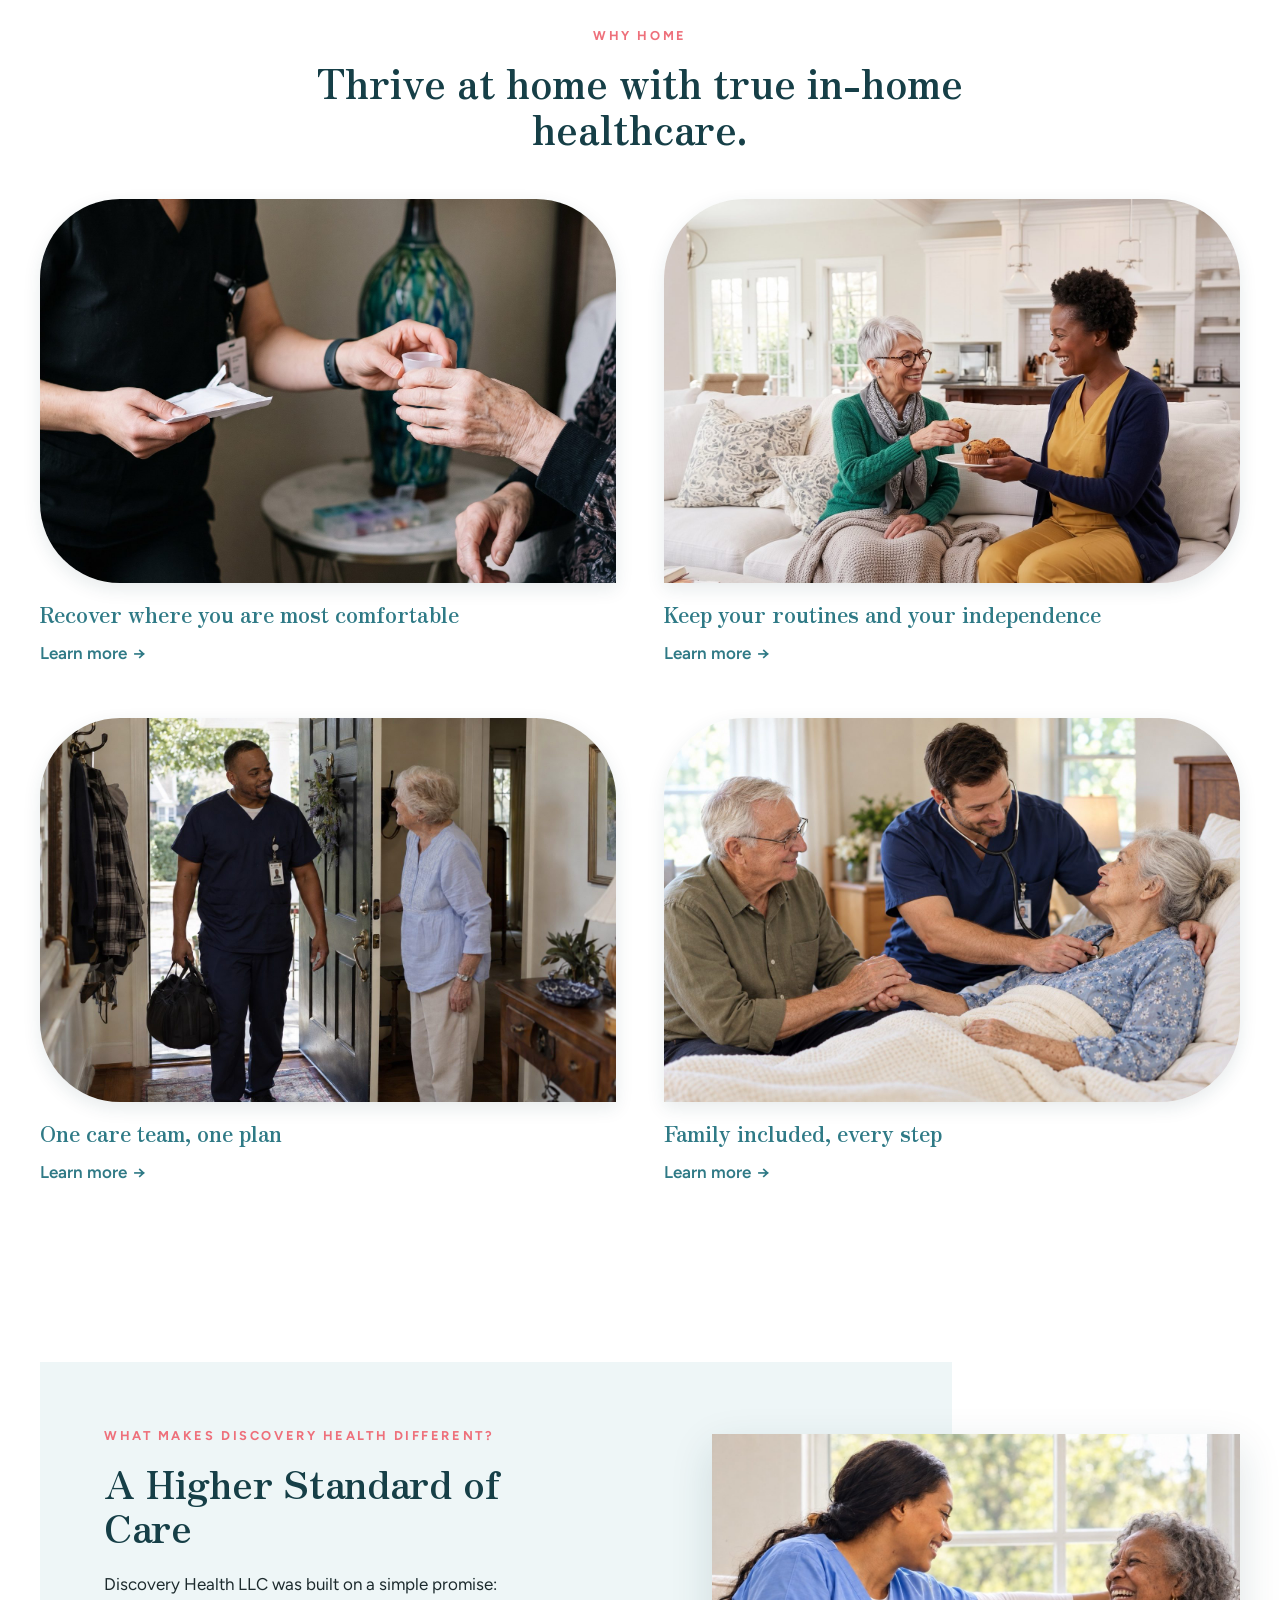
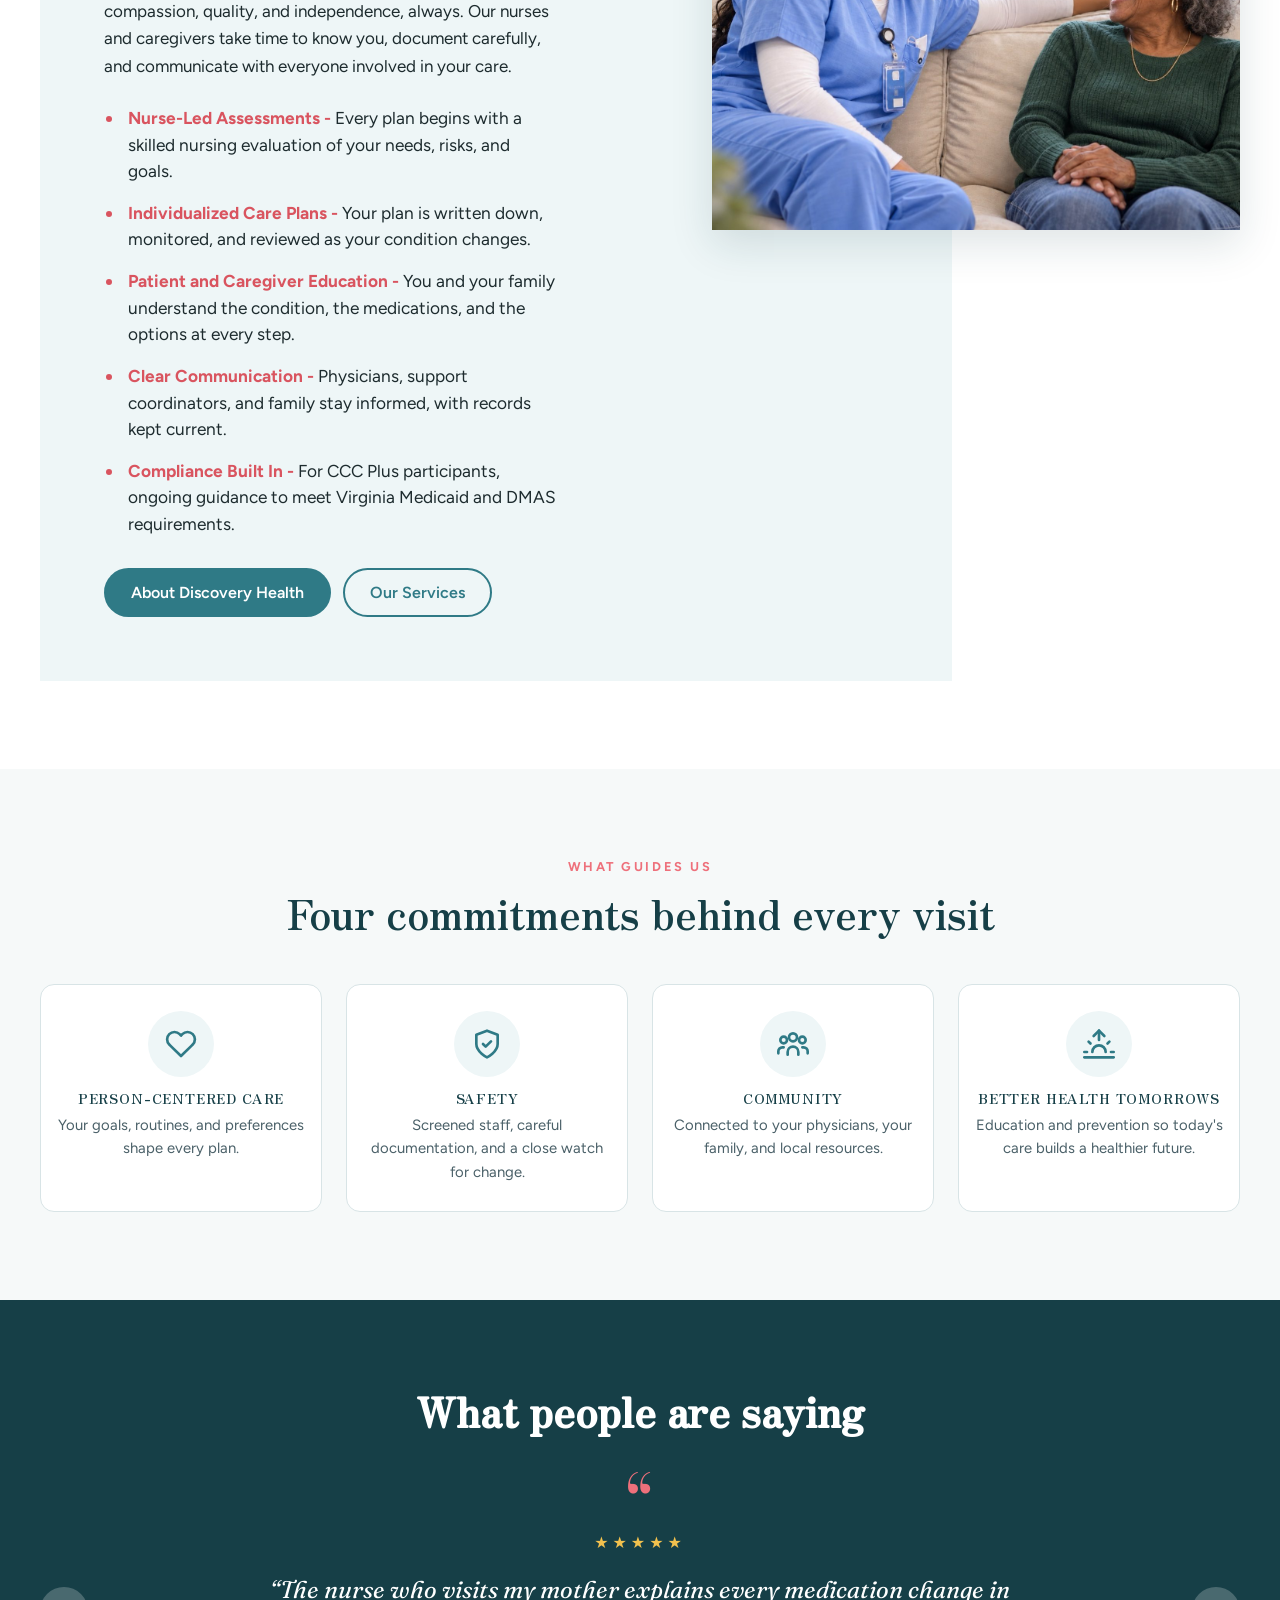
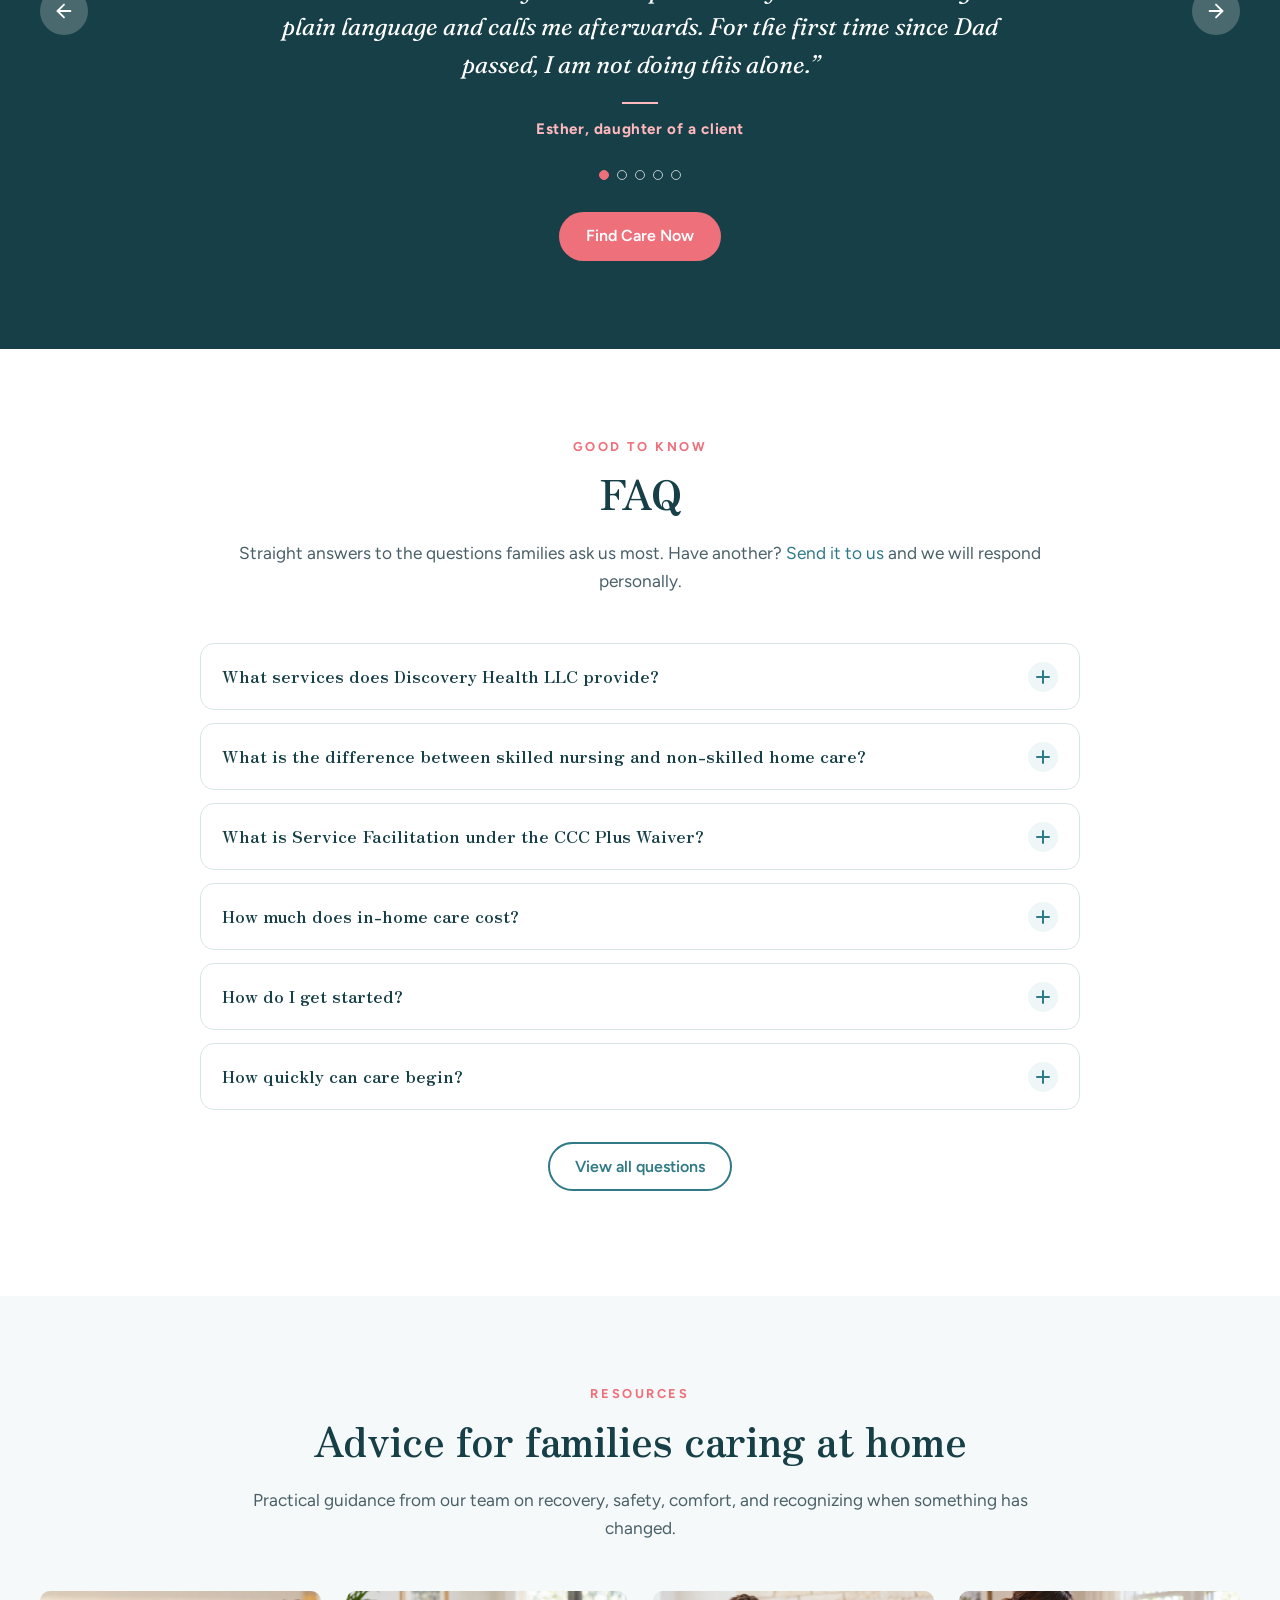
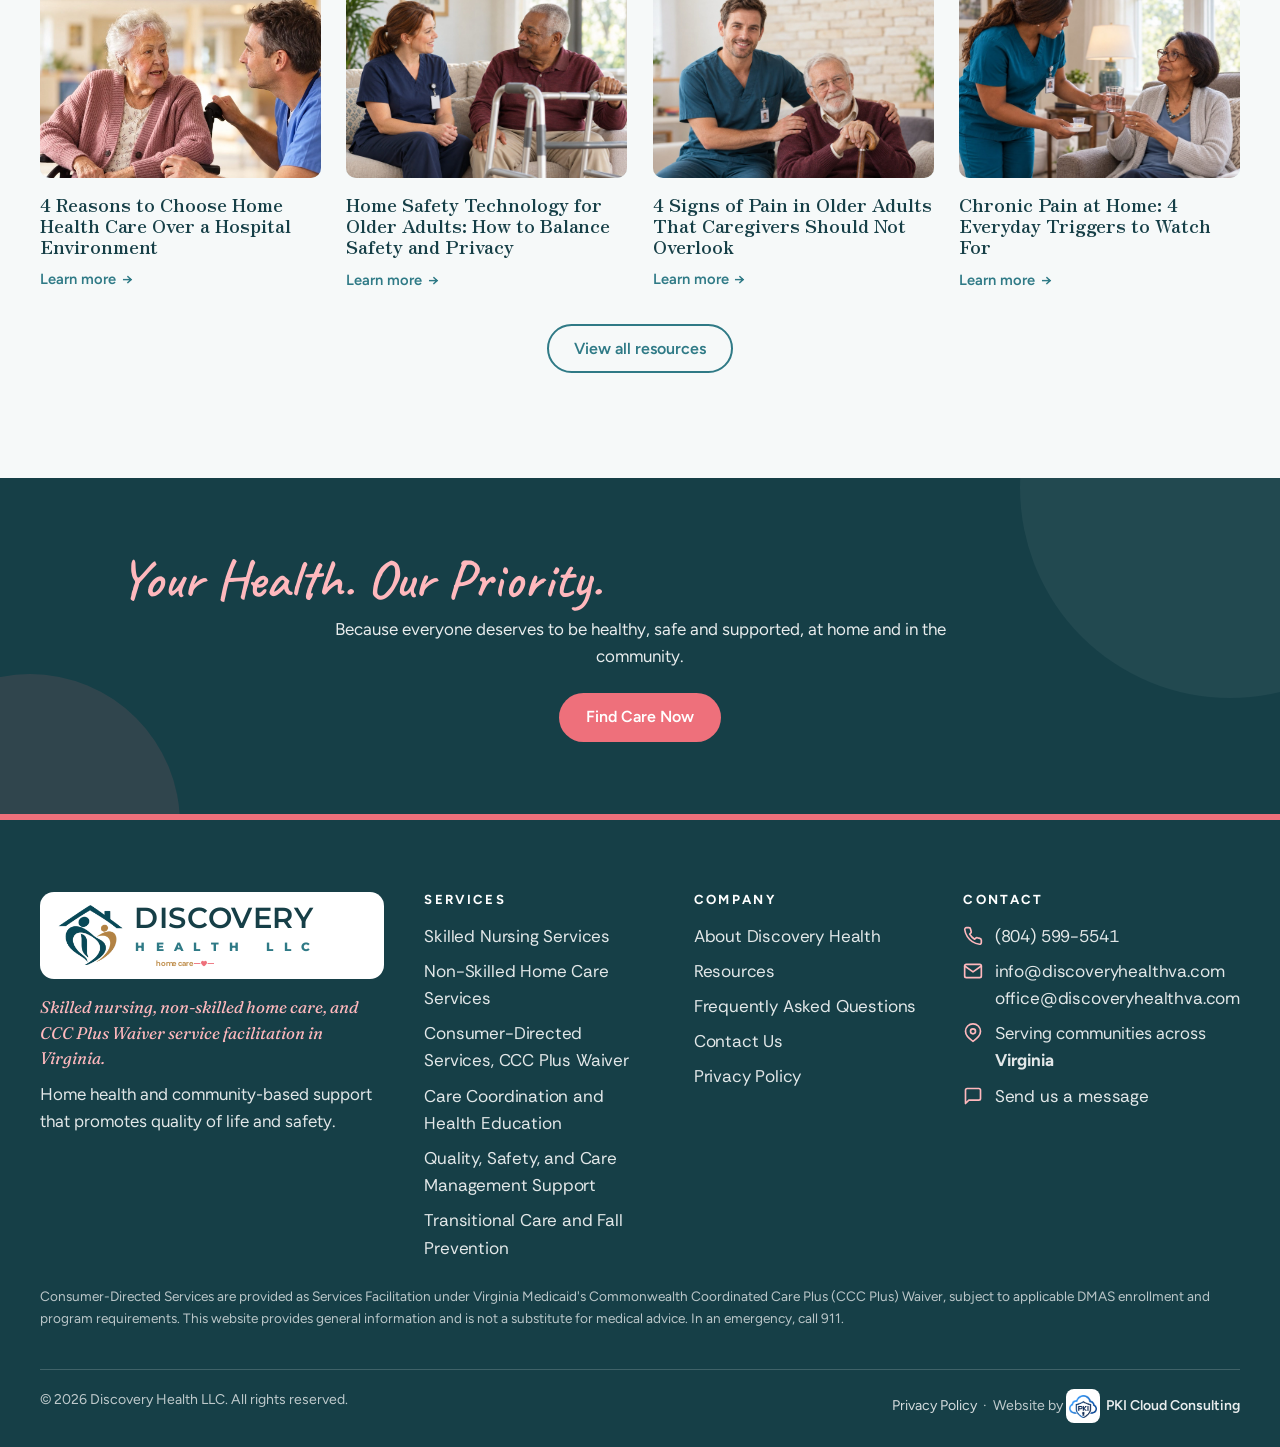
==== commit 37c7f447: "Hero: phones show the same motif as the desktop, sweep included Phones had a separate, simpler SVG (" ====
--- a/index.html
+++ b/index.html
@@ -22,8 +22,8 @@
 <link rel="icon" type="image/png" sizes="192x192" href="assets/img/favicon-192.png">
 <link rel="apple-touch-icon" href="assets/img/apple-touch-icon.png">
 <link rel="preconnect" href="https://fonts.googleapis.com"><link rel="preconnect" href="https://fonts.gstatic.com" crossorigin><link href="https://fonts.googleapis.com/css2?family=Figtree:wght@400;500;600;700;800&family=Caveat:wght@600&family=Fraunces:ital,opsz,wght@0,9..144,600;1,9..144,400;1,9..144,600&family=Rethink+Sans:wght@500;600;700&family=Nunito:wght@600;700;800;900&family=Nunito+Sans:opsz,wght@6..12,400;6..12,800&family=Syncopate:wght@700&family=Lexend+Exa:wght@700&family=Montserrat:wght@300;400;500;600;700;800&family=Crimson+Pro:wght@400;500;600&family=Zen+Antique+Soft&display=swap" rel="stylesheet">
-<link rel="stylesheet" href="assets/css/dh.css?ver=dh-85">
-<link rel="stylesheet" href="assets/chatbot/dh-chatbot.css?ver=dh-85">
+<link rel="stylesheet" href="assets/css/dh.css?ver=dh-91">
+<link rel="stylesheet" href="assets/chatbot/dh-chatbot.css?ver=dh-91">
 <script type="application/ld+json">{
 "@context": "https://schema.org",
 "@type": "MedicalBusiness",
@@ -412,7 +412,7 @@
     <button class="dh-qr__close" type="button" aria-label="Hide">&times;</button>
   </div>
 </div>
-<script src="assets/js/dh.js?ver=dh-85"></script>
-<script src="assets/chatbot/dh-chatbot.js?ver=dh-85" defer></script>
+<script src="assets/js/dh.js?ver=dh-91"></script>
+<script src="assets/chatbot/dh-chatbot.js?ver=dh-91" defer></script>
 </body>
 </html>
--- a/assets/css/dh.css
+++ b/assets/css/dh.css
@@ -1504,3 +1504,20 @@
 
 /* Footer service-area line sits flush with the phone and email rows */
 .footer-contact svg { flex: none; }
+
+/* ===================================================================== Round 79: phones get the desktop motif */
+/* Phones had their own simpler SVG (.hero-pulse-m) whose line used dhDrawIn with a single
+   iteration, so it drew once on load and then sat frozen. The desktop motif runs the dhEcgRun
+   tracer continuously over a solid base line. Rather than keep two drawings in sync, phones now
+   show the same .hero-pulse the desktop uses, just scaled down; the continuous sweep comes with it. */
+/* One fluid width rather than stepped breakpoints, and it is tuned to LAND on the desktop size at
+   the 900px handover: desktop is 30vw, which is 270px at 900px, and this reaches 270px there too,
+   so crossing the breakpoint no longer snaps. Narrow phones need a larger share of the screen for
+   the motif to read at all, hence the width easing down as the viewport grows. */
+@media (max-width: 900px) {
+  .hero-pulse-m { display: none; }
+  .hero-pulse {
+    display: block; left: auto; right: 3%; bottom: 52px;
+    width: clamp(250px, calc(352px - 9.1vw), 326px); max-width: none; opacity: 0.39;
+  }
+}
